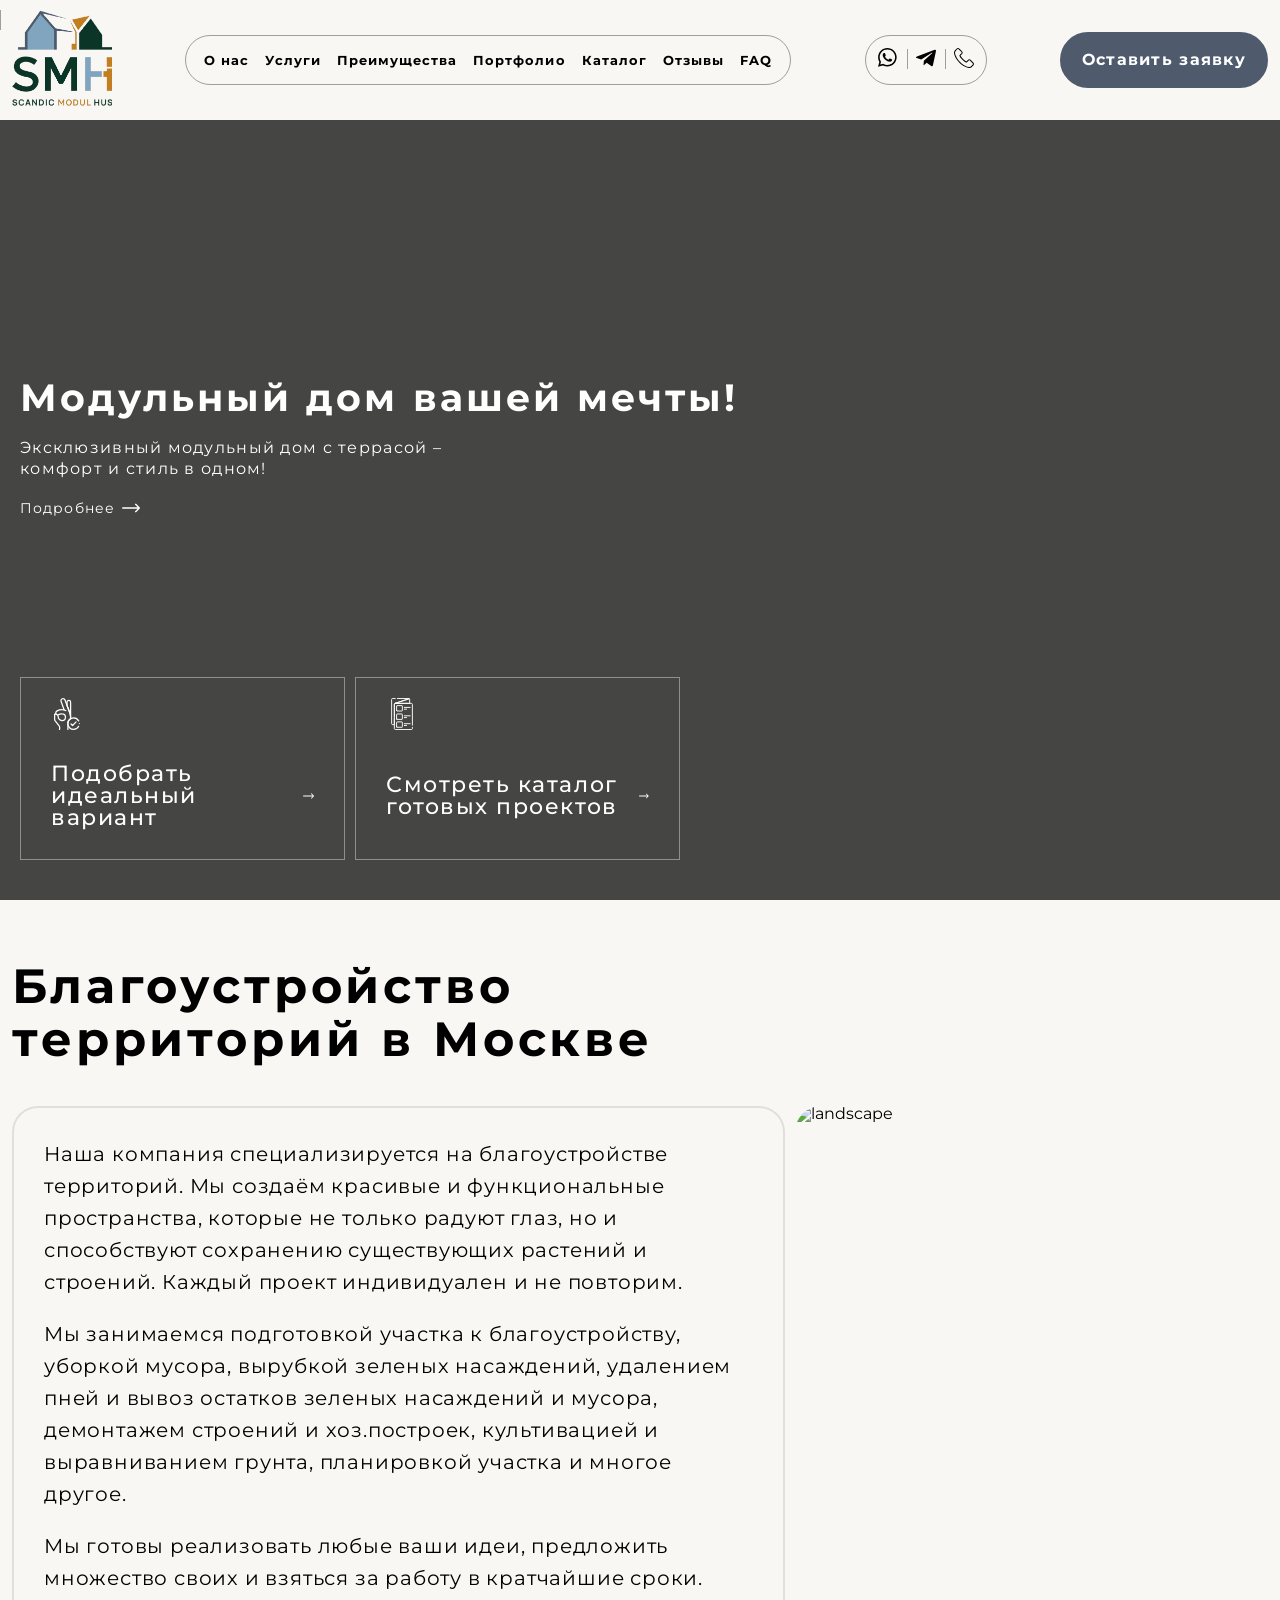
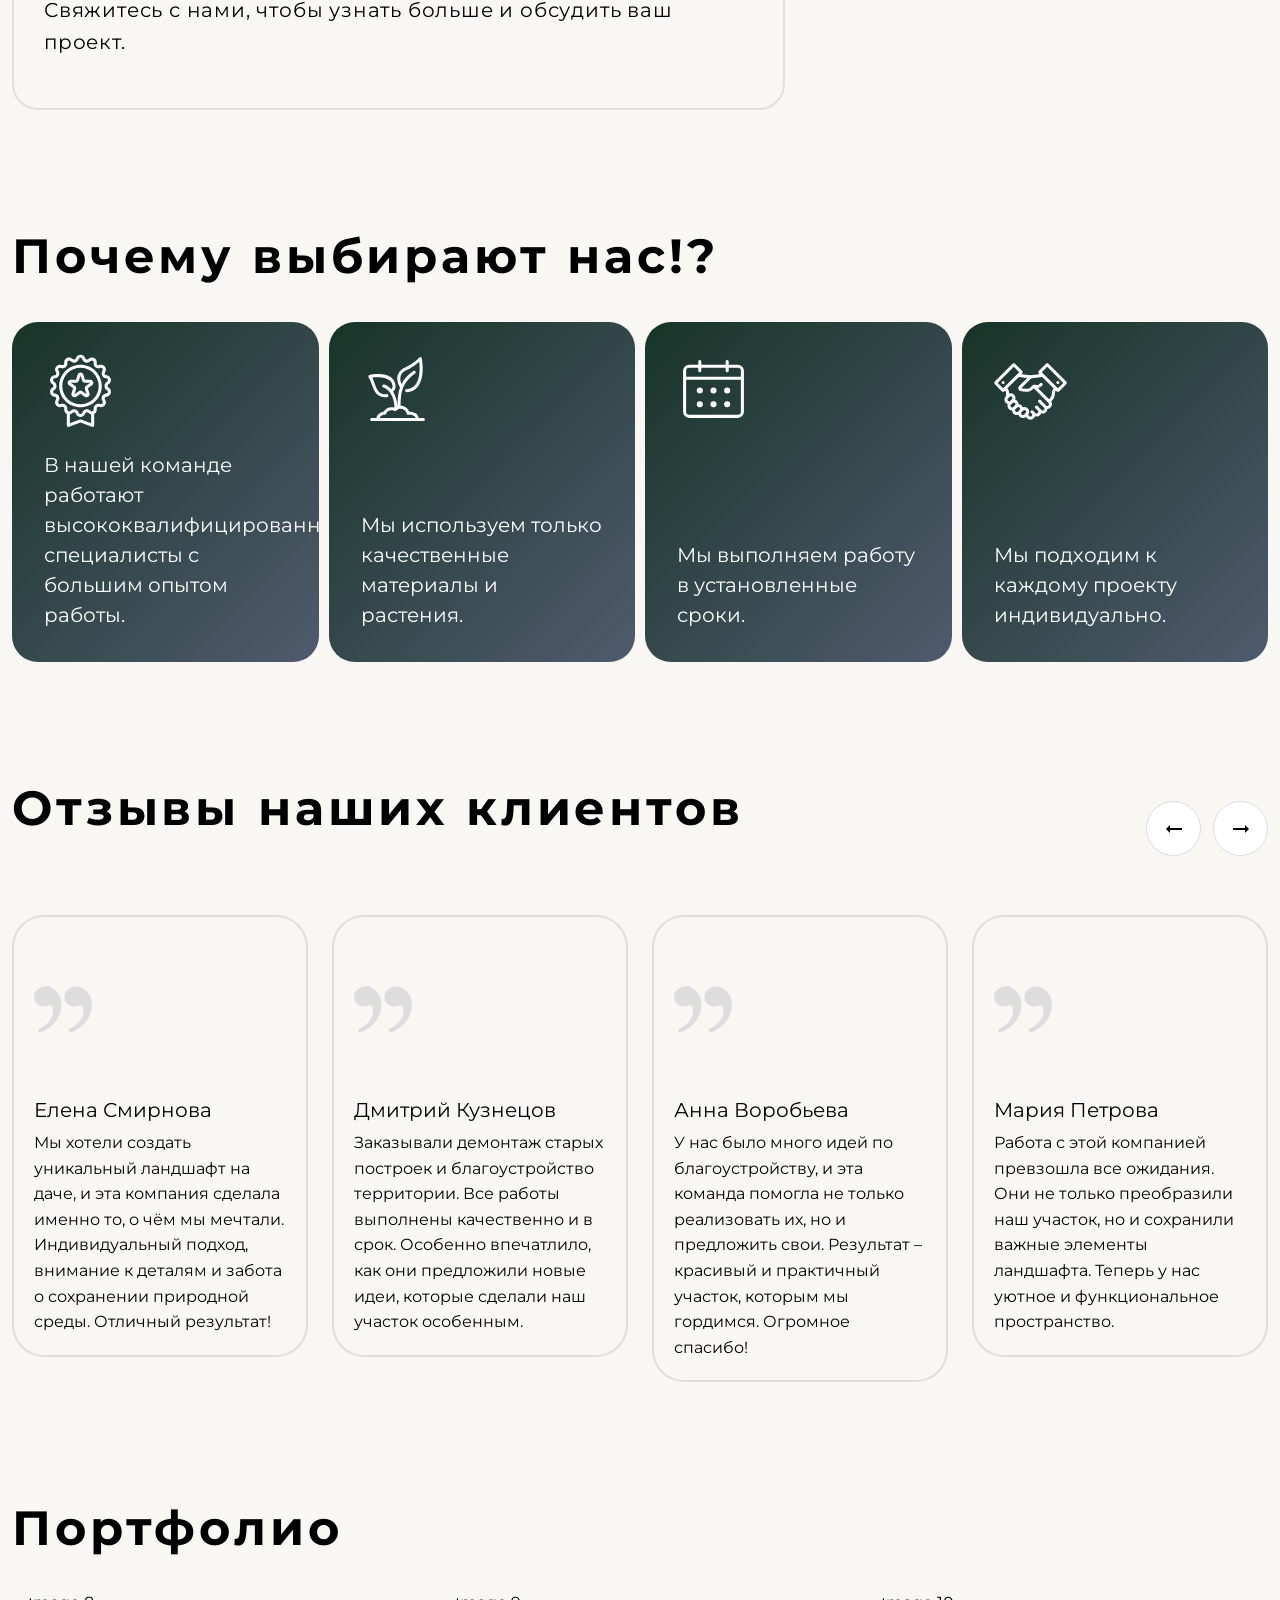
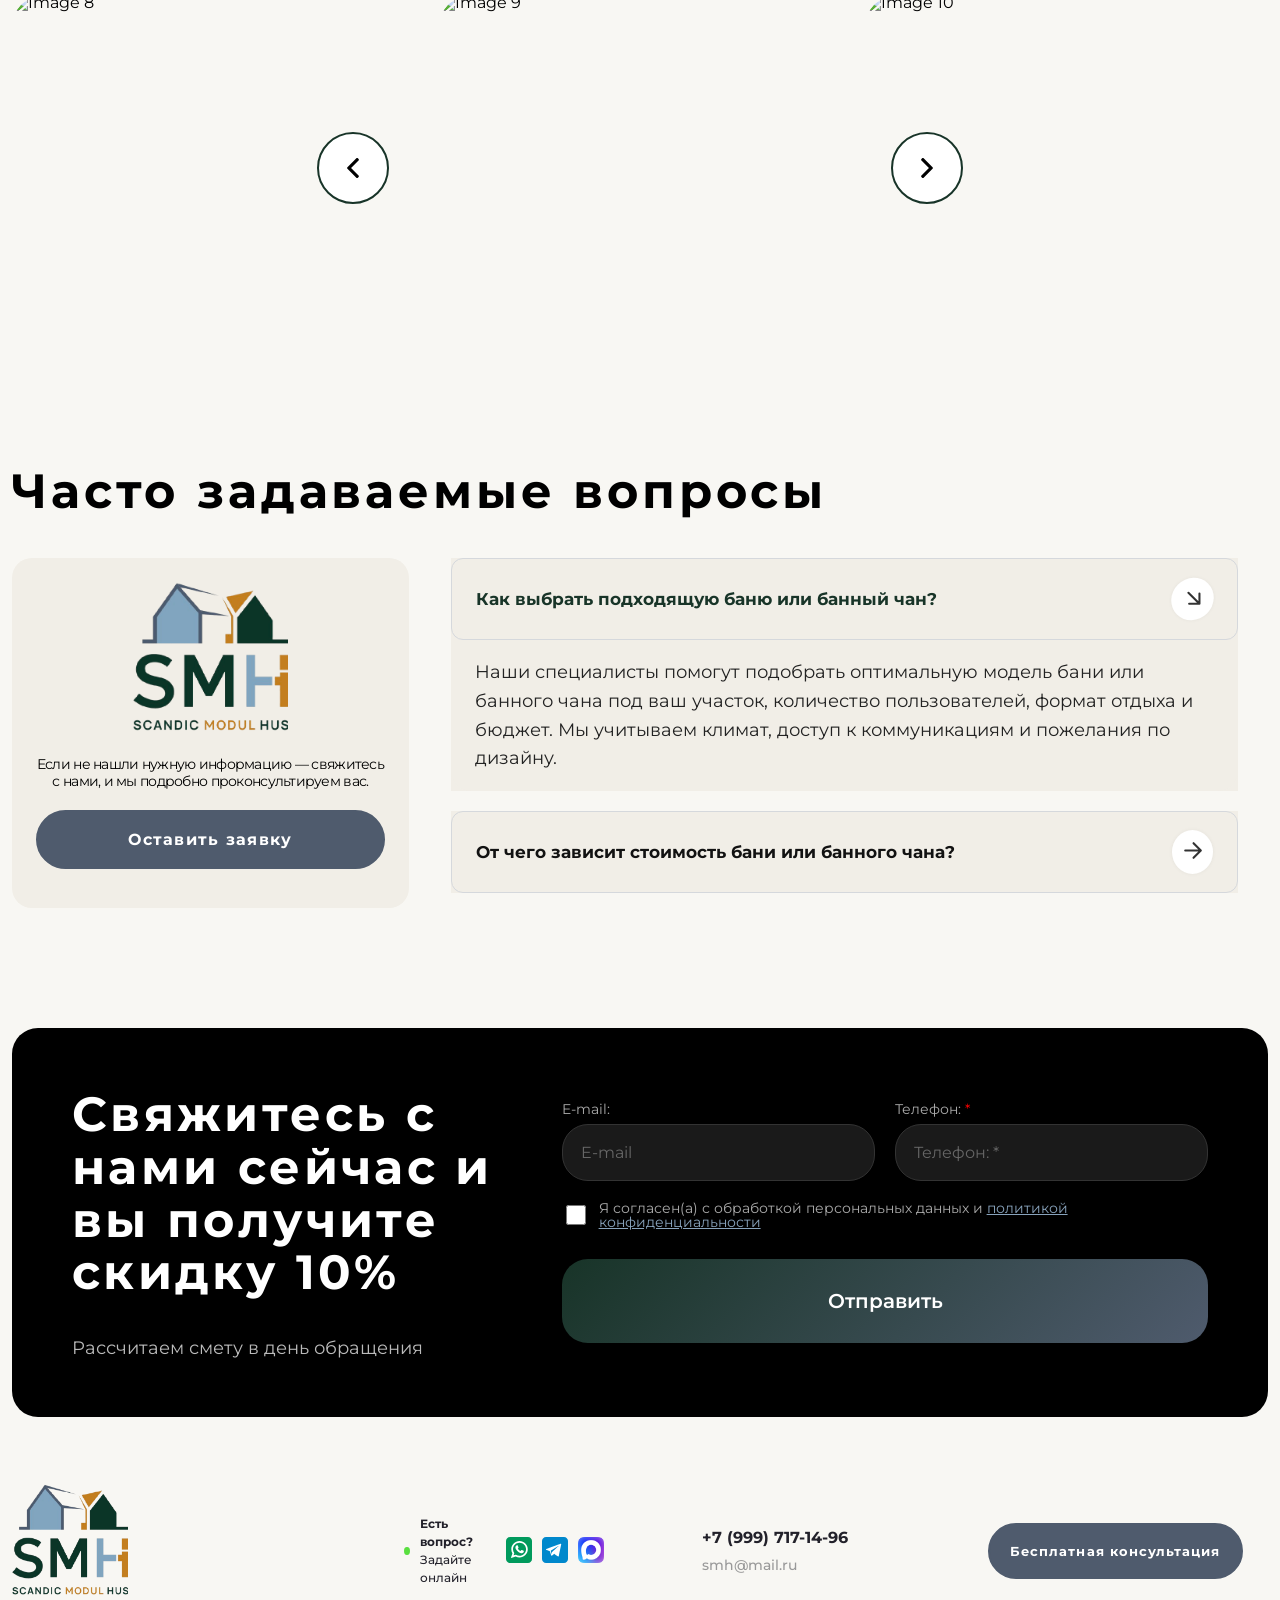
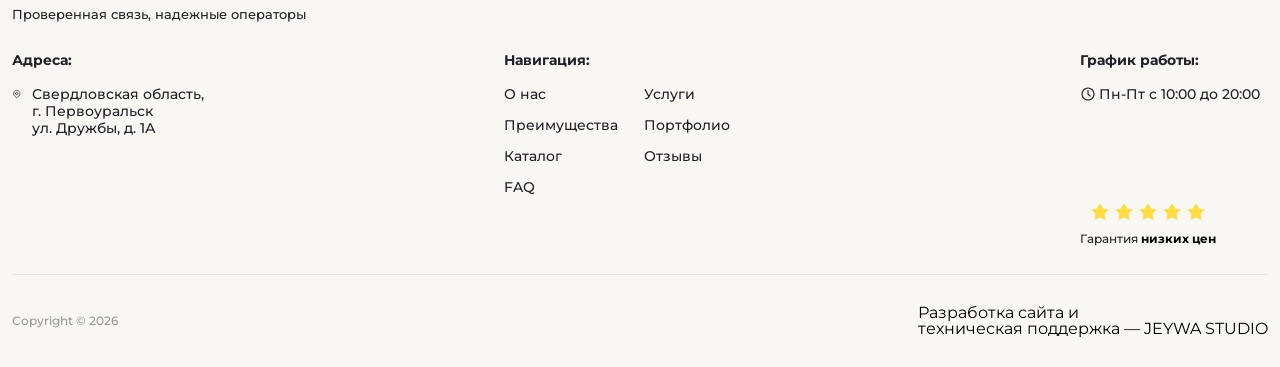
==== index.html @ b6a05593 "new" ====
<!doctype html>
<html lang="en">
  <head>
    <meta charset="UTF-8" />
    <meta name="viewport" content="width=device-width, initial-scale=1.0" />
    <link rel="stylesheet" href="/assests/css/reset.css" />
    <link
      rel="stylesheet"
      href="https://cdn.jsdelivr.net/npm/swiper@11/swiper-bundle.min.css"
    />

    <link
      rel="stylesheet"
      href="https://cdn.jsdelivr.net/npm/owl.carousel@2.3.4/dist/assets/owl.carousel.min.css"
    />
    <link
      rel="stylesheet"
      href="https://cdn.jsdelivr.net/npm/owl.carousel@2.3.4/dist/assets/owl.theme.default.min.css"
    />

    <!-- FANCYBOX v5 -->
    <link
      rel="stylesheet"
      href="https://cdn.jsdelivr.net/npm/@fancyapps/ui/dist/fancybox/fancybox.css"
    />

    <link rel="stylesheet" href="/assests/css/style.css" />
    <link
      rel="shortcut icon"
      href="/assests/img/favicon2.webp"
      type="image/x-icon"
    />
    <title>Scandic Modul Hus</title>
  </head>
  <body>
    <div class="modal" id="contact-modal">
      <div class="modal-overlay"></div>

      <div class="modal-box">
        <button class="modal-close">✕</button>

        <div class="modal-inner">
          <!-- LEFT -->
          <div class="modal-left">
            <h2>Свяжитесь с нами</h2>
            <p>Оставьте заявку и мы свяжемся с вами</p>
          </div>

          <!-- RIGHT FORM -->
          <div class="modal-form">
            <form>
              <input type="text" placeholder="Ваше имя" />
              <input type="tel" placeholder="Телефон *" />
              <input type="email" placeholder="E-mail" />

              <button type="submit">Отправить</button>
            </form>
          </div>
        </div>
      </div>
    </div>
    <header>
      <div class="container">
        <nav>
          <a href="/" class="logo">
            <img src="/assests/img/smhlogo2.webp" alt="" />
          </a>
          <div class="menu__items">
            <li><a href="#about">О нас</a></li>
            <li><a href="#services">Услуги</a></li>
            <li><a href="#advantages">Преимущества</a></li>
            <li><a href="#portfoly">Портфолио</a></li>
            <li><a href="#catalog">Каталог</a></li>
            <li><a href="#reviews">Отзывы</a></li>
            <li><a href="#faq">FAQ</a></li>
          </div>
          <div class="social__icons">
            <a href="" target="_blank">
              <svg
                xmlns="http://www.w3.org/2000/svg"
                version="1.1"
                xmlns:xlink="http://www.w3.org/1999/xlink"
                width="512"
                height="512"
                x="0"
                y="0"
                viewBox="0 0 682 682.667"
                style="enable-background: new 0 0 512 512"
                xml:space="preserve"
                class=""
              >
                <g>
                  <path
                    fill-rule="evenodd"
                    d="M544.387 93.008C484.512 33.063 404.883.035 320.05 0 145.246 0 2.98 142.262 2.91 317.113c-.024 55.895 14.577 110.457 42.331 158.551L.25 640l168.121-44.102c46.324 25.27 98.477 38.586 151.55 38.602h.134c174.785 0 317.066-142.273 317.132-317.133.036-84.742-32.921-164.418-92.8-224.36zM320.05 580.94h-.11c-47.296-.02-93.683-12.73-134.16-36.742l-9.62-5.715-99.766 26.172 26.628-97.27-6.27-9.972c-26.386-41.969-40.32-90.476-40.296-140.281.055-145.332 118.305-263.57 263.7-263.57 70.406.023 136.59 27.476 186.355 77.3s77.156 116.051 77.133 186.485C583.582 462.69 465.34 580.94 320.05 580.94zm144.586-197.418c-7.922-3.968-46.883-23.132-54.149-25.78-7.258-2.645-12.547-3.962-17.824 3.968-5.285 7.93-20.469 25.781-25.094 31.066-4.625 5.29-9.242 5.953-17.168 1.985-7.925-3.965-33.457-12.336-63.726-39.332-23.555-21.012-39.457-46.961-44.082-54.89-4.617-7.938-.04-11.813 3.476-16.173 8.578-10.652 17.168-21.82 19.809-27.105 2.644-5.29 1.32-9.918-.664-13.883-1.977-3.965-17.824-42.969-24.426-58.84-6.437-15.445-12.965-13.36-17.832-13.601-4.617-.231-9.902-.278-15.187-.278-5.282 0-13.868 1.98-21.133 9.918-7.262 7.934-27.73 27.102-27.73 66.106s28.394 76.683 32.355 81.972c3.96 5.29 55.879 85.328 135.367 119.649 18.906 8.172 33.664 13.043 45.176 16.695 18.984 6.031 36.254 5.18 49.91 3.14 15.226-2.277 46.879-19.171 53.488-37.68 6.602-18.51 6.602-34.374 4.617-37.683-1.976-3.304-7.261-5.285-15.183-9.254zm0 0"
                    fill="currentColor"
                    opacity="1"
                    data-original="#000000"
                  ></path>
                </g>
              </svg>
            </a>
            <a href="">
              <svg
                xmlns="http://www.w3.org/2000/svg"
                version="1.1"
                xmlns:xlink="http://www.w3.org/1999/xlink"
                width="512"
                height="512"
                x="0"
                y="0"
                viewBox="0 0 24 24"
                style="enable-background: new 0 0 512 512"
                xml:space="preserve"
                class=""
              >
                <g>
                  <path
                    d="m9.417 15.181-.397 5.584c.568 0 .814-.244 1.109-.537l2.663-2.545 5.518 4.041c1.012.564 1.725.267 1.998-.931L23.93 3.821l.001-.001c.321-1.496-.541-2.081-1.527-1.714l-21.29 8.151c-1.453.564-1.431 1.374-.247 1.741l5.443 1.693L18.953 5.78c.595-.394 1.136-.176.691.218z"
                    fill="currentColor"
                    opacity="1"
                    data-original="#000000"
                    class=""
                  ></path>
                </g>
              </svg>
            </a>
            <a href="">
              <svg
                xmlns="http://www.w3.org/2000/svg"
                version="1.1"
                xmlns:xlink="http://www.w3.org/1999/xlink"
                width="512"
                height="512"
                x="0"
                y="0"
                viewBox="0 0 482.6 482.6"
                style="enable-background: new 0 0 512 512"
                xml:space="preserve"
                class=""
              >
                <g>
                  <path
                    d="M98.339 320.8c47.6 56.9 104.9 101.7 170.3 133.4 24.9 11.8 58.2 25.8 95.3 28.2 2.3.1 4.5.2 6.8.2 24.9 0 44.9-8.6 61.2-26.3.1-.1.3-.3.4-.5 5.8-7 12.4-13.3 19.3-20 4.7-4.5 9.5-9.2 14.1-14 21.3-22.2 21.3-50.4-.2-71.9l-60.1-60.1c-10.2-10.6-22.4-16.2-35.2-16.2-12.8 0-25.1 5.6-35.6 16.1l-35.8 35.8c-3.3-1.9-6.7-3.6-9.9-5.2-4-2-7.7-3.9-11-6-32.6-20.7-62.2-47.7-90.5-82.4-14.3-18.1-23.9-33.3-30.6-48.8 9.4-8.5 18.2-17.4 26.7-26.1 3-3.1 6.1-6.2 9.2-9.3 10.8-10.8 16.6-23.3 16.6-36s-5.7-25.2-16.6-36l-29.8-29.8c-3.5-3.5-6.8-6.9-10.2-10.4-6.6-6.8-13.5-13.8-20.3-20.1-10.3-10.1-22.4-15.4-35.2-15.4-12.7 0-24.9 5.3-35.6 15.5l-37.4 37.4c-13.6 13.6-21.3 30.1-22.9 49.2-1.9 23.9 2.5 49.3 13.9 80 17.5 47.5 43.9 91.6 83.1 138.7zm-72.6-216.6c1.2-13.3 6.3-24.4 15.9-34l37.2-37.2c5.8-5.6 12.2-8.5 18.4-8.5 6.1 0 12.3 2.9 18 8.7 6.7 6.2 13 12.7 19.8 19.6 3.4 3.5 6.9 7 10.4 10.6l29.8 29.8c6.2 6.2 9.4 12.5 9.4 18.7s-3.2 12.5-9.4 18.7c-3.1 3.1-6.2 6.3-9.3 9.4-9.3 9.4-18 18.3-27.6 26.8l-.5.5c-8.3 8.3-7 16.2-5 22.2.1.3.2.5.3.8 7.7 18.5 18.4 36.1 35.1 57.1 30 37 61.6 65.7 96.4 87.8 4.3 2.8 8.9 5 13.2 7.2 4 2 7.7 3.9 11 6 .4.2.7.4 1.1.6 3.3 1.7 6.5 2.5 9.7 2.5 8 0 13.2-5.1 14.9-6.8l37.4-37.4c5.8-5.8 12.1-8.9 18.3-8.9 7.6 0 13.8 4.7 17.7 8.9l60.3 60.2c12 12 11.9 25-.3 37.7-4.2 4.5-8.6 8.8-13.3 13.3-7 6.8-14.3 13.8-20.9 21.7-11.5 12.4-25.2 18.2-42.9 18.2-1.7 0-3.5-.1-5.2-.2-32.8-2.1-63.3-14.9-86.2-25.8-62.2-30.1-116.8-72.8-162.1-127-37.3-44.9-62.4-86.7-79-131.5-10.3-27.5-14.2-49.6-12.6-69.7z"
                    fill="currentColor"
                    opacity="1"
                    data-original="#000000"
                    class=""
                  ></path>
                </g>
              </svg>
            </a>
          </div>
          <a href="" class="main__button" data-open-modal="contact-modal"
            >Оставить заявку</a
          >
          <div id="open_menu" class="burger_btn">
            <svg
              xmlns="http://www.w3.org/2000/svg"
              version="1.1"
              xmlns:xlink="http://www.w3.org/1999/xlink"
              width="27"
              height="27"
              x="0"
              y="0"
              viewBox="0 0 20 20"
              style="enable-background: new 0 0 512 512"
              xml:space="preserve"
            >
              <g>
                <path
                  fill="currentColor"
                  d="M19 11H1a1 1 0 0 1 0-2h18a1 1 0 1 1 0 2zm0-7H1a1 1 0 0 1 0-2h18a1 1 0 1 1 0 2zm0 14H1a1 1 0 0 1 0-2h18a1 1 0 0 1 0 2z"
                  opacity="1"
                  data-original="#000000"
                ></path>
              </g>
            </svg>
          </div>
        </nav>
      </div>
      <div id="menu_overlay"></div>
      <div class="mobile__menu">
        <div id="close_menu">
          <svg
            xmlns="http://www.w3.org/2000/svg"
            version="1.1"
            xmlns:xlink="http://www.w3.org/1999/xlink"
            width="15"
            height="15"
            x="0"
            y="0"
            viewBox="0 0 512 512"
            style="enable-background: new 0 0 512 512"
            xml:space="preserve"
            class=""
          >
            <g>
              <g data-name="02 User">
                <path
                  d="M25 512a25 25 0 0 1-17.68-42.68l462-462a25 25 0 0 1 35.36 35.36l-462 462A24.93 24.93 0 0 1 25 512z"
                  fill="#000000"
                  opacity="1"
                  data-original="#000000"
                  class=""
                ></path>
                <path
                  d="M487 512a24.93 24.93 0 0 1-17.68-7.32l-462-462A25 25 0 0 1 42.68 7.32l462 462A25 25 0 0 1 487 512z"
                  fill="#000000"
                  opacity="1"
                  data-original="#000000"
                  class=""
                ></path>
              </g>
            </g>
          </svg>
        </div>
        <ul class="header__links">
          <li><a href="#about" class="menu__link">О нас</a></li>
          <li><a href="#services" class="menu__link">Услуги </a></li>
          <li><a href="#advantages" class="menu__link">Преимущества</a></li>
          <li><a href="#portfoly" class="menu__link">Портфолио</a></li>
          <li><a href="#catalog" class="menu__link">Каталог</a></li>
          <li><a href="#reviews" class="menu__link">Отзывы</a></li>
          <li><a href="#faq" class="menu__link">FAQ</a></li>
        </ul>
        <div class="social__icons">
          <a href="" target="_blank">
            <svg
              xmlns="http://www.w3.org/2000/svg"
              version="1.1"
              xmlns:xlink="http://www.w3.org/1999/xlink"
              width="512"
              height="512"
              x="0"
              y="0"
              viewBox="0 0 682 682.667"
              style="enable-background: new 0 0 512 512"
              xml:space="preserve"
              class=""
            >
              <g>
                <path
                  fill-rule="evenodd"
                  d="M544.387 93.008C484.512 33.063 404.883.035 320.05 0 145.246 0 2.98 142.262 2.91 317.113c-.024 55.895 14.577 110.457 42.331 158.551L.25 640l168.121-44.102c46.324 25.27 98.477 38.586 151.55 38.602h.134c174.785 0 317.066-142.273 317.132-317.133.036-84.742-32.921-164.418-92.8-224.36zM320.05 580.94h-.11c-47.296-.02-93.683-12.73-134.16-36.742l-9.62-5.715-99.766 26.172 26.628-97.27-6.27-9.972c-26.386-41.969-40.32-90.476-40.296-140.281.055-145.332 118.305-263.57 263.7-263.57 70.406.023 136.59 27.476 186.355 77.3s77.156 116.051 77.133 186.485C583.582 462.69 465.34 580.94 320.05 580.94zm144.586-197.418c-7.922-3.968-46.883-23.132-54.149-25.78-7.258-2.645-12.547-3.962-17.824 3.968-5.285 7.93-20.469 25.781-25.094 31.066-4.625 5.29-9.242 5.953-17.168 1.985-7.925-3.965-33.457-12.336-63.726-39.332-23.555-21.012-39.457-46.961-44.082-54.89-4.617-7.938-.04-11.813 3.476-16.173 8.578-10.652 17.168-21.82 19.809-27.105 2.644-5.29 1.32-9.918-.664-13.883-1.977-3.965-17.824-42.969-24.426-58.84-6.437-15.445-12.965-13.36-17.832-13.601-4.617-.231-9.902-.278-15.187-.278-5.282 0-13.868 1.98-21.133 9.918-7.262 7.934-27.73 27.102-27.73 66.106s28.394 76.683 32.355 81.972c3.96 5.29 55.879 85.328 135.367 119.649 18.906 8.172 33.664 13.043 45.176 16.695 18.984 6.031 36.254 5.18 49.91 3.14 15.226-2.277 46.879-19.171 53.488-37.68 6.602-18.51 6.602-34.374 4.617-37.683-1.976-3.304-7.261-5.285-15.183-9.254zm0 0"
                  fill="currentColor"
                  opacity="1"
                  data-original="#000000"
                ></path>
              </g>
            </svg>
          </a>
          <a href="">
            <svg
              xmlns="http://www.w3.org/2000/svg"
              version="1.1"
              xmlns:xlink="http://www.w3.org/1999/xlink"
              width="512"
              height="512"
              x="0"
              y="0"
              viewBox="0 0 24 24"
              style="enable-background: new 0 0 512 512"
              xml:space="preserve"
              class=""
            >
              <g>
                <path
                  d="m9.417 15.181-.397 5.584c.568 0 .814-.244 1.109-.537l2.663-2.545 5.518 4.041c1.012.564 1.725.267 1.998-.931L23.93 3.821l.001-.001c.321-1.496-.541-2.081-1.527-1.714l-21.29 8.151c-1.453.564-1.431 1.374-.247 1.741l5.443 1.693L18.953 5.78c.595-.394 1.136-.176.691.218z"
                  fill="currentColor"
                  opacity="1"
                  data-original="#000000"
                  class=""
                ></path>
              </g>
            </svg>
          </a>
          <a href="tel:">
            <svg
              xmlns="http://www.w3.org/2000/svg"
              version="1.1"
              xmlns:xlink="http://www.w3.org/1999/xlink"
              width="512"
              height="512"
              x="0"
              y="0"
              viewBox="0 0 482.6 482.6"
              style="enable-background: new 0 0 512 512"
              xml:space="preserve"
              class=""
            >
              <g>
                <path
                  d="M98.339 320.8c47.6 56.9 104.9 101.7 170.3 133.4 24.9 11.8 58.2 25.8 95.3 28.2 2.3.1 4.5.2 6.8.2 24.9 0 44.9-8.6 61.2-26.3.1-.1.3-.3.4-.5 5.8-7 12.4-13.3 19.3-20 4.7-4.5 9.5-9.2 14.1-14 21.3-22.2 21.3-50.4-.2-71.9l-60.1-60.1c-10.2-10.6-22.4-16.2-35.2-16.2-12.8 0-25.1 5.6-35.6 16.1l-35.8 35.8c-3.3-1.9-6.7-3.6-9.9-5.2-4-2-7.7-3.9-11-6-32.6-20.7-62.2-47.7-90.5-82.4-14.3-18.1-23.9-33.3-30.6-48.8 9.4-8.5 18.2-17.4 26.7-26.1 3-3.1 6.1-6.2 9.2-9.3 10.8-10.8 16.6-23.3 16.6-36s-5.7-25.2-16.6-36l-29.8-29.8c-3.5-3.5-6.8-6.9-10.2-10.4-6.6-6.8-13.5-13.8-20.3-20.1-10.3-10.1-22.4-15.4-35.2-15.4-12.7 0-24.9 5.3-35.6 15.5l-37.4 37.4c-13.6 13.6-21.3 30.1-22.9 49.2-1.9 23.9 2.5 49.3 13.9 80 17.5 47.5 43.9 91.6 83.1 138.7zm-72.6-216.6c1.2-13.3 6.3-24.4 15.9-34l37.2-37.2c5.8-5.6 12.2-8.5 18.4-8.5 6.1 0 12.3 2.9 18 8.7 6.7 6.2 13 12.7 19.8 19.6 3.4 3.5 6.9 7 10.4 10.6l29.8 29.8c6.2 6.2 9.4 12.5 9.4 18.7s-3.2 12.5-9.4 18.7c-3.1 3.1-6.2 6.3-9.3 9.4-9.3 9.4-18 18.3-27.6 26.8l-.5.5c-8.3 8.3-7 16.2-5 22.2.1.3.2.5.3.8 7.7 18.5 18.4 36.1 35.1 57.1 30 37 61.6 65.7 96.4 87.8 4.3 2.8 8.9 5 13.2 7.2 4 2 7.7 3.9 11 6 .4.2.7.4 1.1.6 3.3 1.7 6.5 2.5 9.7 2.5 8 0 13.2-5.1 14.9-6.8l37.4-37.4c5.8-5.8 12.1-8.9 18.3-8.9 7.6 0 13.8 4.7 17.7 8.9l60.3 60.2c12 12 11.9 25-.3 37.7-4.2 4.5-8.6 8.8-13.3 13.3-7 6.8-14.3 13.8-20.9 21.7-11.5 12.4-25.2 18.2-42.9 18.2-1.7 0-3.5-.1-5.2-.2-32.8-2.1-63.3-14.9-86.2-25.8-62.2-30.1-116.8-72.8-162.1-127-37.3-44.9-62.4-86.7-79-131.5-10.3-27.5-14.2-49.6-12.6-69.7z"
                  fill="currentColor"
                  opacity="1"
                  data-original="#000000"
                  class=""
                ></path>
              </g>
            </svg>
          </a>
        </div>
        <a href="" class="main__button" data-open-modal="contact-modal">Оставить заявку</a>
      </div>
    </header>
    <main>
      <section class="hero-slider">
        <div class="swiper hero-swiper">
          <div class="swiper-wrapper">
            <div class="swiper-slide hero-slide" id="hero-slide1">
              <div class="hero-content">
                <h1>Модульный дом вашей мечты!</h1>
                <p>
                  Эксклюзивный модульный дом с террасой – комфорт и стиль в
                  одном!
                </p>
                <a href="#" class="hero-link"
                  >Подробнее
                  <svg
                    xmlns="http://www.w3.org/2000/svg"
                    version="1.1"
                    xmlns:xlink="http://www.w3.org/1999/xlink"
                    width="18"
                    height="18"
                    x="0"
                    y="0"
                    viewBox="0 0 512 512"
                    style="enable-background: new 0 0 512 512"
                    xml:space="preserve"
                    class=""
                  >
                    <g>
                      <path
                        d="m506.134 241.843-.018-.019-104.504-104c-7.829-7.791-20.492-7.762-28.285.068-7.792 7.829-7.762 20.492.067 28.284L443.558 236H20c-11.046 0-20 8.954-20 20s8.954 20 20 20h423.557l-70.162 69.824c-7.829 7.792-7.859 20.455-.067 28.284 7.793 7.831 20.457 7.858 28.285.068l104.504-104 .018-.019c7.833-7.818 7.808-20.522-.001-28.314z"
                        fill="#ffffff"
                        opacity="1"
                        data-original="#000000"
                        class=""
                      ></path>
                    </g>
                  </svg>
                </a>
              </div>
            </div>
          </div>
        </div>
        <div class="hero-actions">
          <div class="hero-actions-grid">
            <a class="hero-action-card" data-open-modal="contact-modal">
              <span class="hero-action-icon">
                <svg
                  xmlns="http://www.w3.org/2000/svg"
                  version="1.1"
                  xmlns:xlink="http://www.w3.org/1999/xlink"
                  width="32"
                  height="32"
                  x="0"
                  y="0"
                  viewBox="0 0 682.667 682.667"
                  style="enable-background: new 0 0 512 512"
                  xml:space="preserve"
                  class=""
                >
                  <g>
                    <defs>
                      <clipPath id="a" clipPathUnits="userSpaceOnUse">
                        <path
                          d="M0 512h512V0H0Z"
                          fill="#ffffff"
                          opacity="1"
                          data-original="#000000"
                          class=""
                        ></path>
                      </clipPath>
                    </defs>
                    <g
                      clip-path="url(#a)"
                      transform="matrix(1.33333 0 0 -1.33333 0 682.667)"
                    >
                      <path
                        d="m0 0 2.653 20.543C4.408 33.159.347 48.488-9.248 60.679l-54.154 67.406a48.121 48.121 0 0 0-14.946 34.853v80.626h10.216c8.814 0 17.094-2.269 24.284-6.252 15.45-8.552 25.917-25.03 25.917-43.949v-16.599l23.306-22.499c10.095-9.752 23.366-13.463 37.394-13.463 29.84 1.271 50.716 23.507 52.209 53.862 0 31.454-25.142 53.933-54.579 53.933-18.475 1.22-37.374-1.624-53.439-11.094-10.275-5.838-21.762-5.193-30.808-.191-9.469 5.234-16.277 15.238-16.277 27.582.384 11.98 5.688 21.106 15.894 27.39 25.645 13.301 52.682 23.315 81.958 22.438 12.232 0 22.287-.928 36.657-4.75L25.232 447.244c-6.595 17.638 2.813 37.222 20.704 43.092A32.997 32.997 0 0 0 56.283 492c13.452 0 26.048-8.259 31.02-21.521l32.836-87.565 36.456-97.246c9.411-23.706 20.522-55.38 20.522-82.281v-2.632a174.77 174.77 0 0 0-2.844-31.403c-25-16.509-41.499-44.857-41.499-77.067 0-5.295.444-10.489 1.311-15.541l-.009-.01V0"
                        style="
                          stroke-width: 20;
                          stroke-linecap: round;
                          stroke-linejoin: round;
                          stroke-miterlimit: 10;
                          stroke-dasharray: none;
                          stroke-opacity: 1;
                        "
                        transform="translate(136.503 10)"
                        fill="none"
                        stroke="#ffffff"
                        stroke-width="20"
                        stroke-linecap="round"
                        stroke-linejoin="round"
                        stroke-miterlimit="10"
                        stroke-dasharray="none"
                        stroke-opacity=""
                        data-original="#000000"
                        class=""
                        opacity="1"
                      ></path>
                      <path
                        d="M0 0v-50.962l36.458-97.249s20.519-48.067 20.519-82.265V0c0 15.733-12.755 28.488-28.489 28.488C12.755 28.488 0 15.733 0 0Z"
                        style="
                          stroke-width: 20;
                          stroke-linecap: round;
                          stroke-linejoin: round;
                          stroke-miterlimit: 10;
                          stroke-dasharray: none;
                          stroke-opacity: 1;
                        "
                        transform="translate(256.638 443.878)"
                        fill="none"
                        stroke="#ffffff"
                        stroke-width="20"
                        stroke-linecap="round"
                        stroke-linejoin="round"
                        stroke-miterlimit="10"
                        stroke-dasharray="none"
                        stroke-opacity=""
                        data-original="#000000"
                        class=""
                        opacity="1"
                      ></path>
                      <path
                        d="M0 0s15.78-4.155 26.949-11.416"
                        style="
                          stroke-width: 20;
                          stroke-linecap: round;
                          stroke-linejoin: round;
                          stroke-miterlimit: 10;
                          stroke-dasharray: none;
                          stroke-opacity: 1;
                        "
                        transform="translate(210.887 319.966)"
                        fill="none"
                        stroke="#ffffff"
                        stroke-width="20"
                        stroke-linecap="round"
                        stroke-linejoin="round"
                        stroke-miterlimit="10"
                        stroke-dasharray="none"
                        stroke-opacity=""
                        data-original="#000000"
                        class=""
                        opacity="1"
                      ></path>
                      <path
                        d="M0 0c-15.501 29.181-46.2 49.056-81.546 49.056-50.967 0-92.284-41.317-92.284-92.284 0-50.966 41.317-92.283 92.284-92.283 35.291 0 65.951 19.813 81.475 48.92"
                        style="
                          stroke-width: 20;
                          stroke-linecap: round;
                          stroke-linejoin: round;
                          stroke-miterlimit: 10;
                          stroke-dasharray: none;
                          stroke-opacity: 1;
                        "
                        transform="translate(443.107 145.511)"
                        fill="none"
                        stroke="#ffffff"
                        stroke-width="20"
                        stroke-linecap="round"
                        stroke-linejoin="round"
                        stroke-miterlimit="10"
                        stroke-dasharray="none"
                        stroke-opacity=""
                        data-original="#000000"
                        class=""
                        opacity="1"
                      ></path>
                      <path
                        d="m0 0 24.134-24.134L81.38 33.112"
                        style="
                          stroke-width: 20;
                          stroke-linecap: round;
                          stroke-linejoin: round;
                          stroke-miterlimit: 10;
                          stroke-dasharray: none;
                          stroke-opacity: 1;
                        "
                        transform="translate(320.844 96.552)"
                        fill="none"
                        stroke="#ffffff"
                        stroke-width="20"
                        stroke-linecap="round"
                        stroke-linejoin="round"
                        stroke-miterlimit="10"
                        stroke-dasharray="none"
                        stroke-opacity=""
                        data-original="#000000"
                        class=""
                        opacity="1"
                      ></path>
                      <path
                        d="M0 0v0"
                        style="
                          stroke-width: 20;
                          stroke-linecap: round;
                          stroke-linejoin: round;
                          stroke-miterlimit: 10;
                          stroke-dasharray: none;
                          stroke-opacity: 1;
                        "
                        transform="translate(453.844 102.284)"
                        fill="none"
                        stroke="#ffffff"
                        stroke-width="20"
                        stroke-linecap="round"
                        stroke-linejoin="round"
                        stroke-miterlimit="10"
                        stroke-dasharray="none"
                        stroke-opacity=""
                        data-original="#000000"
                        class=""
                        opacity="1"
                      ></path>
                    </g>
                  </g>
                </svg>
              </span>
              <span class="hero-action-text"
                >Подобрать идеальный вариант
                <svg
                  xmlns="http://www.w3.org/2000/svg"
                  version="1.1"
                  xmlns:xlink="http://www.w3.org/1999/xlink"
                  width="18"
                  height="18"
                  x="0"
                  y="0"
                  viewBox="0 0 512 512"
                  style="enable-background: new 0 0 512 512"
                  xml:space="preserve"
                  class=""
                >
                  <g>
                    <path
                      d="m506.134 241.843-.018-.019-104.504-104c-7.829-7.791-20.492-7.762-28.285.068-7.792 7.829-7.762 20.492.067 28.284L443.558 236H20c-11.046 0-20 8.954-20 20s8.954 20 20 20h423.557l-70.162 69.824c-7.829 7.792-7.859 20.455-.067 28.284 7.793 7.831 20.457 7.858 28.285.068l104.504-104 .018-.019c7.833-7.818 7.808-20.522-.001-28.314z"
                      fill="#ffffff"
                      opacity="1"
                      data-original="#000000"
                      class=""
                    ></path>
                  </g>
                </svg>
              </span>
            </a>

            <a class="hero-action-card" data-open-modal="contact-modal">
              <span class="hero-action-icon">
                <svg
                  xmlns="http://www.w3.org/2000/svg"
                  version="1.1"
                  xmlns:xlink="http://www.w3.org/1999/xlink"
                  width="32"
                  height="32"
                  x="0"
                  y="0"
                  viewBox="0 0 682.667 682.667"
                  style="enable-background: new 0 0 512 512"
                  xml:space="preserve"
                  class=""
                >
                  <g>
                    <defs>
                      <clipPath id="a" clipPathUnits="userSpaceOnUse">
                        <path
                          d="M0 512h512V0H0Z"
                          fill="#ffffff"
                          opacity="1"
                          data-original="#000000"
                        ></path>
                      </clipPath>
                    </defs>
                    <g
                      clip-path="url(#a)"
                      transform="matrix(1.33333 0 0 -1.33333 0 682.667)"
                    >
                      <path
                        d="M0 0h-258.446c-8.283 0-14.997 6.714-14.997 14.997v388.634c0 8.282 6.714 14.996 14.997 14.996H0c8.283 0 14.997-6.714 14.997-14.996V14.997C14.997 6.714 8.283 0 0 0Z"
                        style="
                          stroke-width: 15;
                          stroke-linecap: round;
                          stroke-linejoin: round;
                          stroke-miterlimit: 10;
                          stroke-dasharray: 434, 35, 400, 0;
                          stroke-dashoffset: 0;
                          stroke-opacity: 1;
                        "
                        transform="translate(407.118 7.5)"
                        fill="none"
                        stroke="#ffffff"
                        stroke-width="15"
                        stroke-linecap="round"
                        stroke-linejoin="round"
                        stroke-miterlimit="10"
                        stroke-dasharray="434, 35, 400, 0"
                        stroke-dashoffset="0"
                        stroke-opacity=""
                        data-original="#000000"
                        opacity="1"
                        class=""
                      ></path>
                      <path
                        d="M0 0c1.066.24 2.17.378 3.309.378h229.653v63.375c0 3.677-1.328 7.04-3.524 9.649z"
                        style="
                          stroke-width: 15;
                          stroke-linecap: round;
                          stroke-linejoin: round;
                          stroke-miterlimit: 10;
                          stroke-dasharray: none;
                          stroke-opacity: 1;
                        "
                        transform="translate(145.363 425.75)"
                        fill="none"
                        stroke="#ffffff"
                        stroke-width="15"
                        stroke-linecap="round"
                        stroke-linejoin="round"
                        stroke-miterlimit="10"
                        stroke-dasharray="none"
                        stroke-opacity=""
                        data-original="#000000"
                        opacity="1"
                        class=""
                      ></path>
                      <path
                        d="M0 0v72.461a7 7 0 0 0 7 7h78.169a7 7 0 0 0 7-7V0a7 7 0 0 0-7-7H7a7 7 0 0 0-7 7Z"
                        style="
                          stroke-width: 15;
                          stroke-linecap: round;
                          stroke-linejoin: round;
                          stroke-miterlimit: 10;
                          stroke-dasharray: none;
                          stroke-opacity: 1;
                        "
                        transform="translate(169.675 310.666)"
                        fill="none"
                        stroke="#ffffff"
                        stroke-width="15"
                        stroke-linecap="round"
                        stroke-linejoin="round"
                        stroke-miterlimit="10"
                        stroke-dasharray="none"
                        stroke-opacity=""
                        data-original="#000000"
                        opacity="1"
                        class=""
                      ></path>
                      <path
                        d="M0 0v72.461a7 7 0 0 0 7 7h78.169a7 7 0 0 0 7-7V0a7 7 0 0 0-7-7H7a7 7 0 0 0-7 7Z"
                        style="
                          stroke-width: 15;
                          stroke-linecap: round;
                          stroke-linejoin: round;
                          stroke-miterlimit: 10;
                          stroke-dasharray: none;
                          stroke-opacity: 1;
                        "
                        transform="translate(169.675 50.5)"
                        fill="none"
                        stroke="#ffffff"
                        stroke-width="15"
                        stroke-linecap="round"
                        stroke-linejoin="round"
                        stroke-miterlimit="10"
                        stroke-dasharray="none"
                        stroke-opacity=""
                        data-original="#000000"
                        opacity="1"
                        class=""
                      ></path>
                      <path
                        d="M0 0v72.461a7 7 0 0 0 7 7h78.169a7 7 0 0 0 7-7V0a7 7 0 0 0-7-7H7a7 7 0 0 0-7 7Z"
                        style="
                          stroke-width: 15;
                          stroke-linecap: round;
                          stroke-linejoin: round;
                          stroke-miterlimit: 10;
                          stroke-dasharray: none;
                          stroke-opacity: 1;
                        "
                        transform="translate(169.675 176.54)"
                        fill="none"
                        stroke="#ffffff"
                        stroke-width="15"
                        stroke-linecap="round"
                        stroke-linejoin="round"
                        stroke-miterlimit="10"
                        stroke-dasharray="none"
                        stroke-opacity=""
                        data-original="#000000"
                        opacity="1"
                        class=""
                      ></path>
                      <path
                        d="M0 0h92.681"
                        style="
                          stroke-width: 15;
                          stroke-linecap: round;
                          stroke-linejoin: round;
                          stroke-miterlimit: 10;
                          stroke-dasharray: none;
                          stroke-opacity: 1;
                        "
                        transform="translate(293.434 361.07)"
                        fill="none"
                        stroke="#ffffff"
                        stroke-width="15"
                        stroke-linecap="round"
                        stroke-linejoin="round"
                        stroke-miterlimit="10"
                        stroke-dasharray="none"
                        stroke-opacity=""
                        data-original="#000000"
                        opacity="1"
                        class=""
                      ></path>
                      <path
                        d="M0 0h34.667"
                        style="
                          stroke-width: 15;
                          stroke-linecap: round;
                          stroke-linejoin: round;
                          stroke-miterlimit: 10;
                          stroke-dasharray: none;
                          stroke-opacity: 1;
                        "
                        transform="translate(293.434 332.724)"
                        fill="none"
                        stroke="#ffffff"
                        stroke-width="15"
                        stroke-linecap="round"
                        stroke-linejoin="round"
                        stroke-miterlimit="10"
                        stroke-dasharray="none"
                        stroke-opacity=""
                        data-original="#000000"
                        opacity="1"
                        class=""
                      ></path>
                      <path
                        d="M0 0h92.681"
                        style="
                          stroke-width: 15;
                          stroke-linecap: round;
                          stroke-linejoin: round;
                          stroke-miterlimit: 10;
                          stroke-dasharray: none;
                          stroke-opacity: 1;
                        "
                        transform="translate(293.434 226.943)"
                        fill="none"
                        stroke="#ffffff"
                        stroke-width="15"
                        stroke-linecap="round"
                        stroke-linejoin="round"
                        stroke-miterlimit="10"
                        stroke-dasharray="none"
                        stroke-opacity=""
                        data-original="#000000"
                        opacity="1"
                        class=""
                      ></path>
                      <path
                        d="M0 0h34.667"
                        style="
                          stroke-width: 15;
                          stroke-linecap: round;
                          stroke-linejoin: round;
                          stroke-miterlimit: 10;
                          stroke-dasharray: none;
                          stroke-opacity: 1;
                        "
                        transform="translate(293.434 198.596)"
                        fill="none"
                        stroke="#ffffff"
                        stroke-width="15"
                        stroke-linecap="round"
                        stroke-linejoin="round"
                        stroke-miterlimit="10"
                        stroke-dasharray="none"
                        stroke-opacity=""
                        data-original="#000000"
                        opacity="1"
                        class=""
                      ></path>
                      <path
                        d="M0 0h92.681"
                        style="
                          stroke-width: 15;
                          stroke-linecap: round;
                          stroke-linejoin: round;
                          stroke-miterlimit: 10;
                          stroke-dasharray: none;
                          stroke-opacity: 1;
                        "
                        transform="translate(293.434 100.904)"
                        fill="none"
                        stroke="#ffffff"
                        stroke-width="15"
                        stroke-linecap="round"
                        stroke-linejoin="round"
                        stroke-miterlimit="10"
                        stroke-dasharray="none"
                        stroke-opacity=""
                        data-original="#000000"
                        opacity="1"
                        class=""
                      ></path>
                      <path
                        d="M0 0h34.667"
                        style="
                          stroke-width: 15;
                          stroke-linecap: round;
                          stroke-linejoin: round;
                          stroke-miterlimit: 10;
                          stroke-dasharray: none;
                          stroke-opacity: 1;
                        "
                        transform="translate(293.434 72.557)"
                        fill="none"
                        stroke="#ffffff"
                        stroke-width="15"
                        stroke-linecap="round"
                        stroke-linejoin="round"
                        stroke-miterlimit="10"
                        stroke-dasharray="none"
                        stroke-opacity=""
                        data-original="#000000"
                        opacity="1"
                        class=""
                      ></path>
                      <path
                        d="M0 0c-.022-.002-.044-.007-.067-.01.023.002.045.008.067.01Z"
                        style="
                          stroke-width: 15;
                          stroke-linecap: round;
                          stroke-linejoin: round;
                          stroke-miterlimit: 10;
                          stroke-dasharray: 434, 35, 600, 0;
                          stroke-dashoffset: 0;
                          stroke-opacity: 1;
                        "
                        transform="translate(147.001 426.03)"
                        fill="none"
                        stroke="#ffffff"
                        stroke-width="15"
                        stroke-linecap="round"
                        stroke-linejoin="round"
                        stroke-miterlimit="10"
                        stroke-dasharray="434, 35, 600, 0"
                        stroke-dashoffset="0"
                        stroke-opacity=""
                        data-original="#000000"
                        opacity="1"
                        class=""
                      ></path>
                      <path
                        d="m0 0 229.438 73.402c-2.751 3.268-6.867 5.348-11.473 5.348H-40.481c-8.283 0-14.997-6.714-14.997-14.997V-324.88c0-8.283 6.714-14.997 14.997-14.997h28.793v325.258C-11.688-7.475-6.688-1.508 0 0z"
                        style="
                          stroke-width: 15;
                          stroke-linecap: round;
                          stroke-linejoin: round;
                          stroke-miterlimit: 10;
                          stroke-dasharray: 434, 35, 600, 0;
                          stroke-dashoffset: 0;
                          stroke-opacity: 1;
                        "
                        transform="translate(145.363 425.75)"
                        fill="none"
                        stroke="#ffffff"
                        stroke-width="15"
                        stroke-linecap="round"
                        stroke-linejoin="round"
                        stroke-miterlimit="10"
                        stroke-dasharray="434, 35, 600, 0"
                        stroke-dashoffset="0"
                        stroke-opacity=""
                        data-original="#000000"
                        opacity="1"
                        class=""
                      ></path>
                    </g>
                  </g>
                </svg>
              </span>
              <span class="hero-action-text"
                >Смотреть каталог готовых проектов
                <svg
                  xmlns="http://www.w3.org/2000/svg"
                  version="1.1"
                  xmlns:xlink="http://www.w3.org/1999/xlink"
                  width="18"
                  height="18"
                  x="0"
                  y="0"
                  viewBox="0 0 512 512"
                  style="enable-background: new 0 0 512 512"
                  xml:space="preserve"
                  class=""
                >
                  <g>
                    <path
                      d="m506.134 241.843-.018-.019-104.504-104c-7.829-7.791-20.492-7.762-28.285.068-7.792 7.829-7.762 20.492.067 28.284L443.558 236H20c-11.046 0-20 8.954-20 20s8.954 20 20 20h423.557l-70.162 69.824c-7.829 7.792-7.859 20.455-.067 28.284 7.793 7.831 20.457 7.858 28.285.068l104.504-104 .018-.019c7.833-7.818 7.808-20.522-.001-28.314z"
                      fill="#ffffff"
                      opacity="1"
                      data-original="#000000"
                      class=""
                    ></path>
                  </g>
                </svg>
              </span>
            </a>
          </div>
        </div>
      </section>
      <section class="about-section">
        <div class="container">
          <h1 class="title">Благоустройство<br />территорий в Москве</h1>

          <div class="content">
            <div class="text-box">
              <p>
                Наша компания специализируется на благоустройстве территорий. Мы
                создаём красивые и функциональные пространства, которые не
                только радуют глаз, но и способствуют сохранению существующих
                растений и строений. Каждый проект индивидуален и не повторим.
              </p>

              <p>
                Мы занимаемся подготовкой участка к благоустройству, уборкой
                мусора, вырубкой зеленых насаждений, удалением пней и вывоз
                остатков зеленых насаждений и мусора, демонтажем строений и
                хоз.построек, культивацией и выравниванием грунта, планировкой
                участка и многое другое.
              </p>

              <p>
                Мы готовы реализовать любые ваши идеи, предложить множество
                своих и взяться за работу в кратчайшие сроки. Свяжитесь с нами,
                чтобы узнать больше и обсудить ваш проект.
              </p>
            </div>

            <div class="image-box">
              <img src="/assests/img/DSC00251-Edit-2.jpeg" alt="landscape" />
            </div>
          </div>
        </div>
      </section>
      <section class="advantages">
        <div class="container">
          <h2 class="title">Почему выбирают нас!?</h2>

          <div class="adv-grid">
            <div class="card">
              <div class="icon">
                <!-- SVG buraya -->
                <svg
                  width="48"
                  height="48"
                  viewBox="0 0 48 48"
                  fill="fff"
                  xmlns="http://www.w3.org/2000/svg"
                  data-prefix="irxm3eogx"
                >
                  <path
                    fill-rule="evenodd"
                    clip-rule="evenodd"
                    d="M27.071 2.83c-.907-3.057-5.235-3.057-6.142 0a1.204 1.204 0 0 1-2.046.466c-2.143-2.36-6.042-.482-5.534 2.665.15.926-.771 1.66-1.64 1.308-2.956-1.195-5.654 2.188-3.83 4.803.536.77.025 1.83-.91 1.89-3.182.205-4.145 4.424-1.368 5.99.817.46.817 1.637 0 2.097-2.777 1.565-1.814 5.784 1.367 5.989.936.06 1.447 1.12.91 1.89-1.823 2.615.875 5.999 3.83 4.803.87-.352 1.79.382 1.64 1.308-.245 1.519.537 2.742 1.652 3.336v7.48a1.1 1.1 0 0 0 1.486 1.03L24 45.069l7.514 2.818A1.1 1.1 0 0 0 33 46.856v-7.481c1.115-.594 1.897-1.817 1.651-3.336-.15-.926.771-1.66 1.64-1.308 2.956 1.196 5.654-2.188 3.83-4.803a1.204 1.204 0 0 1 .911-1.89c3.181-.205 4.144-4.424 1.367-5.989a1.204 1.204 0 0 1 0-2.098c2.777-1.565 1.814-5.784-1.367-5.989a1.204 1.204 0 0 1-.91-1.89c1.823-2.615-.875-5.998-3.83-4.803a1.204 1.204 0 0 1-1.64-1.308c.508-3.147-3.392-5.024-5.535-2.665a1.204 1.204 0 0 1-2.046-.467zM31 39.731c-.674-.099-1.336-.425-1.883-1.028a1.204 1.204 0 0 0-2.046.467c-.907 3.056-5.235 3.056-6.142 0a1.204 1.204 0 0 0-2.046-.467c-.547.603-1.21.929-1.883 1.028v5.825l6.614-2.48a1.1 1.1 0 0 1 .772 0L31 45.557v-5.825zM22.846 3.4c.34-1.149 1.967-1.149 2.308 0 .711 2.393 3.764 3.09 5.443 1.242.806-.887 2.27-.181 2.08 1.001-.398 2.465 2.05 4.418 4.365 3.481 1.11-.449 2.124.823 1.44 1.805-1.429 2.048-.07 4.87 2.421 5.03 1.196.077 1.558 1.663.514 2.25-2.175 1.226-2.175 4.358 0 5.584 1.044.588.682 2.173-.514 2.25-2.49.16-3.85 2.982-2.422 5.03.685.983-.329 2.254-1.44 1.805-2.313-.936-4.762 1.016-4.364 3.48.19 1.183-1.274 1.889-2.08 1.002-1.679-1.847-4.732-1.15-5.443 1.243-.34 1.148-1.967 1.148-2.308 0-.711-2.393-3.764-3.09-5.443-1.243-.806.887-2.27.181-2.08-1.001.398-2.465-2.05-4.417-4.365-3.481-1.11.45-2.124-.822-1.44-1.805 1.429-2.048.07-4.87-2.421-5.03-1.196-.077-1.558-1.662-.514-2.25 2.175-1.226 2.175-4.358 0-5.583-1.044-.588-.682-2.174.514-2.25 2.49-.161 3.85-2.983 2.422-5.03-.685-.983.329-2.255 1.44-1.806 2.313.937 4.762-1.016 4.364-3.48-.19-1.183 1.274-1.889 2.08-1.002 1.679 1.848 4.732 1.15 5.443-1.242zM24 9c-6.627 0-12 5.373-12 12 0 6.628 5.373 12 12 12s12-5.372 12-12c0-6.627-5.373-12-12-12zM10 21c0-7.732 6.268-14 14-14s14 6.268 14 14-6.268 14-14 14-14-6.268-14-14zm15.902-7.382c-.599-1.843-3.205-1.843-3.804 0l-1.07 3.292h-3.461c-1.938 0-2.743 2.479-1.176 3.618l2.8 2.035-1.07 3.292c-.598 1.842 1.511 3.374 3.079 2.236l2.8-2.035 2.8 2.035c1.568 1.138 3.677-.394 3.078-2.236l-1.07-3.293 2.8-2.034c1.568-1.139.763-3.618-1.175-3.618h-3.461l-1.07-3.292zm-2.972 3.91L24 14.236l1.07 3.292a2 2 0 0 0 1.902 1.382h3.461l-2.8 2.035a2 2 0 0 0-.727 2.235l1.07 3.293-2.8-2.035a2 2 0 0 0-2.351 0l-2.801 2.035 1.07-3.293a2 2 0 0 0-.727-2.235l-2.8-2.035h3.461a2 2 0 0 0 1.902-1.382z"
                    class="path-icdylaqcf"
                  ></path>
                </svg>
              </div>
              <p>
                В нашей команде работают высококвалифицированные специалисты с
                большим опытом работы.
              </p>
            </div>

            <div class="card">
              <div class="icon">
                <svg
                  width="48"
                  height="48"
                  viewBox="0 0 48 48"
                  fill="none"
                  xmlns="http://www.w3.org/2000/svg"
                  data-prefix="iouu3apcr"
                >
                  <path
                    fill-rule="evenodd"
                    clip-rule="evenodd"
                    d="M38.662 2.058a1.003 1.003 0 0 1 1.328.797c1.317 8.667.241 14.23-1.94 17.657-2.209 3.465-5.455 4.597-8.062 4.566a1 1 0 0 1 .024-2c2.005.024 4.56-.83 6.35-3.641 1.666-2.615 2.745-7.044 1.918-14.279-3.16 2.933-7.041 4.985-8.85 5.746-2.653 1.43-3.486 3.347-3.556 5.147-.05 1.299.3 2.586.768 3.632 1.568-3.031 4.017-5.782 7.772-8.494a1 1 0 1 1 1.172 1.621c-4.375 3.16-6.732 6.26-8.024 9.726-1.219 3.269-1.523 6.938-1.558 11.464 2.559.002 4.845 1.611 5.717 3.906A6.15 6.15 0 0 1 32 37.9c1.339 0 2.807.3 3.973 1.1.98.673 1.7 1.672 1.94 3H41a1 1 0 1 1 0 2H7a1 1 0 1 1 0-2h3.122c.494-2.02 2.43-3.7 4.744-3.964C15.88 36.239 17.746 35 20 35c.635 0 1.336.031 2.026.227A1.003 1.003 0 0 1 22 35c0-1.385-.355-4.253-1.487-6.994-1.135-2.748-2.967-5.177-5.807-6.05a1 1 0 1 1 .588-1.912c1.938.596 3.457 1.737 4.642 3.125.789-.671.933-1.617.72-2.677-.223-1.11-.807-2.095-1.058-2.395a1.084 1.084 0 0 1-.034-.043c-1.116-1.487-3.273-2.345-5.915-2.676-2.082-.26-4.32-.173-6.253.096.432.87.794 1.803 1.13 2.719l.319.879c.405 1.122.795 2.205 1.27 3.212.592 1.259 1.27 2.293 2.154 3.014.86.702 1.973 1.156 3.55 1.156h.013c.26.004.628-.013 1.037-.067a1 1 0 1 1 .262 1.983 9.407 9.407 0 0 1-1.32.084c-2.005-.001-3.57-.598-4.807-1.606-1.213-.99-2.047-2.328-2.699-3.712-.518-1.101-.95-2.299-1.358-3.43-.1-.28-.2-.555-.298-.824-.513-1.395-1.016-2.63-1.663-3.6a1 1 0 0 1 .636-1.536c2.357-.471 5.421-.709 8.275-.352 2.803.35 5.637 1.305 7.251 3.44.462.56 1.181 1.834 1.469 3.264.296 1.474.166 3.356-1.492 4.683a.761.761 0 0 1-.01.008c.493.795.905 1.627 1.247 2.454 1.094 2.65 1.531 5.394 1.62 7.115l.02-.007c.021-4.665.298-8.695 1.628-12.355-.902-1.375-1.847-3.625-1.754-6.022.097-2.517 1.338-5.089 4.653-6.857l.042-.022.044-.018c1.924-.802 6.57-3.294 9.633-6.737a1.003 1.003 0 0 1 .414-.282zM26 36c-1.061 0-1.972.412-2.696 1.11-.382.37-.946.436-1.396.206C21.428 37.071 20.83 37 20 37c-1.582 0-2.89.922-3.54 2.306-.197.417-.61.683-1.063.696-1.496.041-2.674.966-3.158 1.998h23.62a2.517 2.517 0 0 0-1.017-1.35c-.73-.501-1.762-.75-2.842-.75-.22 0-.435.017-.644.051-.624.101-1.22-.295-1.37-.906C29.556 37.317 27.9 36 26 36z"
                    class="path-i1rgjjbf4"
                  ></path>
                </svg>
              </div>
              <p>Мы используем только качественные материалы и растения.</p>
            </div>

            <div class="card">
              <div class="icon">
                <svg
                  width="48"
                  height="48"
                  viewBox="0 0 48 48"
                  fill="none"
                  xmlns="http://www.w3.org/2000/svg"
                  data-prefix="i6nwcyxnd"
                >
                  <path
                    fill-rule="evenodd"
                    clip-rule="evenodd"
                    d="M33 4a1 1 0 0 1 1 1v2h6a4 4 0 0 1 4 4v27a4 4 0 0 1-4 4H8a4 4 0 0 1-4-4V11a4 4 0 0 1 4-4h6V5a1 1 0 1 1 2 0v2h16V5a1 1 0 0 1 1-1zM14 9v2a1 1 0 1 0 2 0V9h16v2a1 1 0 1 0 2 0V9h6a2 2 0 0 1 2 2v4H6v-4a2 2 0 0 1 2-2h6zm-8 8h36v21a2 2 0 0 1-2 2H8a2 2 0 0 1-2-2V17zm25 7a2 2 0 1 1 4 0 2 2 0 0 1-4 0zm-16 7a2 2 0 1 0 0 4 2 2 0 0 0 0-4zm7 2a2 2 0 1 1 4 0 2 2 0 0 1-4 0zm9 0a2 2 0 1 1 4 0 2 2 0 0 1-4 0zm-7-11a2 2 0 1 0 0 4 2 2 0 0 0 0-4zm-11 2a2 2 0 1 1 4 0 2 2 0 0 1-4 0z"
                    class="path-ibkybkjhr"
                  ></path>
                </svg>
              </div>
              <p>Мы выполняем работу в установленные сроки.</p>
            </div>

            <div class="card">
              <div class="icon">
                <svg
                  width="48"
                  height="48"
                  viewBox="0 0 48 48"
                  fill="none"
                  xmlns="http://www.w3.org/2000/svg"
                  data-prefix="if3ytt74e"
                >
                  <path
                    fill-rule="evenodd"
                    clip-rule="evenodd"
                    d="M11.869 6.717a1.6 1.6 0 0 1 2.262 0l4.152 4.152a1.6 1.6 0 0 1 0 2.262l-.13.13 5.971.747c.033.004.065.01.097.017a4 4 0 0 1 .677-.145l4.95-.619-.13-.13a1.6 1.6 0 0 1 0-2.262l4.15-4.152a1.6 1.6 0 0 1 2.263 0L47.283 17.87a1.6 1.6 0 0 1 0 2.262l-4.152 4.152a1.6 1.6 0 0 1-2.262 0l-.265-.264a3.828 3.828 0 0 0-.583 2.031v.122c0 1.623-.645 3.18-1.793 4.328l-.687.687a3.122 3.122 0 0 1-2.422 4.932 3.121 3.121 0 0 1-4.145 2.83 3.121 3.121 0 0 1-4 2 3.121 3.121 0 0 1-5.181 1.258l-.803-.802a3.122 3.122 0 0 1-4.964-1.456 3.121 3.121 0 0 1-4.145-2.83 3.122 3.122 0 0 1-2.83-4.145 3.121 3.121 0 0 1-1.258-5.181l.186-.186V26.05c0-.724-.205-1.427-.583-2.032l-.265.265a1.6 1.6 0 0 1-2.262 0L.717 20.13a1.6 1.6 0 0 1 0-2.262L11.87 6.717zM9.979 26.05a5.828 5.828 0 0 0-1.145-3.47l7.527-7.527 5.486.686-5.305 5.304c-1.088 1.088-.597 2.996.954 3.348 1.582.358 3.254.639 4.797.433 1.487-.198 2.849-.848 3.892-2.225l9.608 9.608a1.121 1.121 0 0 1-1.586 1.586l-3.5-3.5a1 1 0 0 0-1.414 1.414l3.5 3.5a1.121 1.121 0 0 1-1.586 1.586l-.992-.992-.008-.008-1.55-1.55a1 1 0 0 0-1.414 1.414l1.555 1.555a1.121 1.121 0 0 1-1.591 1.58l-1.5-1.5a1 1 0 0 0-1.414 1.415l.5.5a1.121 1.121 0 0 1-1.586 1.586l-.802-.803a3.122 3.122 0 0 0-3.43-4.939 3.11 3.11 0 0 0-.768-1.258 3.11 3.11 0 0 0-2.088-.912 3.11 3.11 0 0 0-.912-2.088 3.109 3.109 0 0 0-1.258-.767 3.122 3.122 0 0 0-3.97-3.976zm18.854-3.63c.249-.03.488-.086.723-.172.419-.154.768-.385 1.09-.635.236-.183.492-.406.758-.639l.25-.216a1 1 0 0 0-1.308-1.514l-.291.253c-.253.22-.449.391-.637.537-.24.188-.405.282-.552.336-.272.1-.693.14-1.837-.135-.922-.22-1.805.222-2.272.924-.712 1.068-1.624 1.536-2.729 1.683-1.156.154-2.52-.047-4.06-.395l6.011-6.012a2 2 0 0 1 1.166-.57l6.494-.812 7.527 7.527a5.829 5.829 0 0 0-1.145 3.47v.122a4.121 4.121 0 0 1-1.207 2.914l-.657.657-7.324-7.324zM2.414 19L6 22.586 16.586 12 13 8.414 2.414 19zM42 22.586L45.586 19 35 8.414 31.414 12 42 22.586zm0-2.879a1 1 0 1 1 0-2 1 1 0 0 1 0 2zm-36 0a1 1 0 1 0 0-2 1 1 0 0 0 0 2zm6.212 12.495l-.005.005-.008.008-.992.992a1.121 1.121 0 0 0 1.586 1.586l1-1a1.121 1.121 0 0 0-1.58-1.59zm-1.424-1.404a1.121 1.121 0 0 1-1.58-1.59l1-1a1.121 1.121 0 0 1 1.585 1.585l-.992.992-.008.008-.005.005zm4.42 4.41l-1 1a1.121 1.121 0 1 0 1.585 1.585l1-1a1.121 1.121 0 0 0-1.586-1.586zm3 3l1-1a1.121 1.121 0 0 1 1.585 1.585l-1 1a1.121 1.121 0 1 1-1.586-1.586z"
                    class="path-iornyrb0m"
                  ></path>
                </svg>
              </div>
              <p>Мы подходим к каждому проекту индивидуально.</p>
            </div>
          </div>
        </div>
      </section>
      <section class="reviews">
        <div class="container">
          <div class="reviews-header">
            <h2 class="title">Отзывы наших клиентов</h2>

            <div class="nav-buttons">
              <button class="nav-btn prev">
                <!-- SVG saxlanıldı -->
                <svg
                  xmlns="http://www.w3.org/2000/svg"
                  width="26"
                  height="8"
                  viewBox="0 0 16 8"
                >
                  <path d="M4 3h12v2H4v3L0 4l4-4v3z" fill-rule="evenodd"></path>
                </svg>
              </button>

              <button class="nav-btn next">
                <svg
                  xmlns="http://www.w3.org/2000/svg"
                  width="26"
                  height="8"
                  viewBox="0 0 16 8"
                >
                  <path
                    d="M12 3H0v2h12v3l4-4-4-4v3z"
                    fill-rule="evenodd"
                  ></path>
                </svg>
              </button>
            </div>
          </div>

          <!-- SWIPER -->
          <div class="swiper reviews-slider">
            <div class="swiper-wrapper">
              <div class="swiper-slide review-card">
                <div class="quote-icon">
                  <!-- SVG icon -->
                  <svg
                    xmlns="http://www.w3.org/2000/svg"
                    width="181.91"
                    height="144.906"
                    viewBox="0 0 181.91 144.906"
                    data-prefix="iwj5cwm1o"
                  >
                    <path
                      d="M177.66 35.124a63.145 63.145 0 0 0-11.27-18.305 52.258 52.258 0 0 0-16.15-12.352A41.744 41.744 0 0 0 131.75 0a36.491 36.491 0 0 0-14.25 2.763 39.606 39.606 0 0 0-11.48 7.241 34.545 34.545 0 0 0-7.79 10.5 30.051 30.051 0 0 0-3.04 12.726 28.411 28.411 0 0 0 8.92 21.484q8.925 8.726 20.41 8.728a38.74 38.74 0 0 0 11.05-2.131q6.795-2.127 10.21-2.131c2.26 0 4.39 1.277 6.37 3.835s2.98 7.1 2.98 13.622q0 17.031-11.06 31.294-10.335 13.355-32.6 25.76a5.974 5.974 0 0 0 5.04 10.806 107.267 107.267 0 0 0 23.31-12.3 110.58 110.58 0 0 0 22.96-21.291 87.336 87.336 0 0 0 14.24-25.547 83.149 83.149 0 0 0 4.89-27.887 58.748 58.748 0 0 0-4.25-22.348zM71.21 16.819A52.142 52.142 0 0 0 55.06 4.467 41.744 41.744 0 0 0 36.57 0a36.491 36.491 0 0 0-14.25 2.763 39.74 39.74 0 0 0-11.48 7.241 34.545 34.545 0 0 0-7.79 10.5A30.051 30.051 0 0 0 .01 33.23a28.411 28.411 0 0 0 8.92 21.484q8.925 8.726 20.41 8.728a38.74 38.74 0 0 0 11.05-2.131q6.8-2.127 10.21-2.131c2.26 0 4.39 1.277 6.37 3.835s2.98 7.1 2.98 13.622q0 17.031-11.06 31.294-10.335 13.355-32.6 25.76a5.974 5.974 0 0 0 5.04 10.806 107.037 107.037 0 0 0 23.31-12.3 110.58 110.58 0 0 0 22.96-21.291 87.336 87.336 0 0 0 14.24-25.547 83.149 83.149 0 0 0 4.89-27.887 58.748 58.748 0 0 0-4.25-22.35 63.145 63.145 0 0 0-11.27-18.303z"
                      fill-rule="evenodd"
                      class="path-ickjtpbpd"
                    ></path>
                  </svg>
                </div>
                <h4>Елена Смирнова</h4>
                <p>
                  Мы хотели создать уникальный ландшафт на даче, и эта компания
                  сделала именно то, о чём мы мечтали. Индивидуальный подход,
                  внимание к деталям и забота о сохранении природной среды.
                  Отличный результат!
                </p>
              </div>

              <div class="swiper-slide review-card">
                <div class="quote-icon">
                  <svg
                    xmlns="http://www.w3.org/2000/svg"
                    width="181.91"
                    height="144.906"
                    viewBox="0 0 181.91 144.906"
                    data-prefix="iwj5cwm1o"
                  >
                    <path
                      d="M177.66 35.124a63.145 63.145 0 0 0-11.27-18.305 52.258 52.258 0 0 0-16.15-12.352A41.744 41.744 0 0 0 131.75 0a36.491 36.491 0 0 0-14.25 2.763 39.606 39.606 0 0 0-11.48 7.241 34.545 34.545 0 0 0-7.79 10.5 30.051 30.051 0 0 0-3.04 12.726 28.411 28.411 0 0 0 8.92 21.484q8.925 8.726 20.41 8.728a38.74 38.74 0 0 0 11.05-2.131q6.795-2.127 10.21-2.131c2.26 0 4.39 1.277 6.37 3.835s2.98 7.1 2.98 13.622q0 17.031-11.06 31.294-10.335 13.355-32.6 25.76a5.974 5.974 0 0 0 5.04 10.806 107.267 107.267 0 0 0 23.31-12.3 110.58 110.58 0 0 0 22.96-21.291 87.336 87.336 0 0 0 14.24-25.547 83.149 83.149 0 0 0 4.89-27.887 58.748 58.748 0 0 0-4.25-22.348zM71.21 16.819A52.142 52.142 0 0 0 55.06 4.467 41.744 41.744 0 0 0 36.57 0a36.491 36.491 0 0 0-14.25 2.763 39.74 39.74 0 0 0-11.48 7.241 34.545 34.545 0 0 0-7.79 10.5A30.051 30.051 0 0 0 .01 33.23a28.411 28.411 0 0 0 8.92 21.484q8.925 8.726 20.41 8.728a38.74 38.74 0 0 0 11.05-2.131q6.8-2.127 10.21-2.131c2.26 0 4.39 1.277 6.37 3.835s2.98 7.1 2.98 13.622q0 17.031-11.06 31.294-10.335 13.355-32.6 25.76a5.974 5.974 0 0 0 5.04 10.806 107.037 107.037 0 0 0 23.31-12.3 110.58 110.58 0 0 0 22.96-21.291 87.336 87.336 0 0 0 14.24-25.547 83.149 83.149 0 0 0 4.89-27.887 58.748 58.748 0 0 0-4.25-22.35 63.145 63.145 0 0 0-11.27-18.303z"
                      fill-rule="evenodd"
                      class="path-ickjtpbpd"
                    ></path>
                  </svg>
                </div>
                <h4>Дмитрий Кузнецов</h4>
                <p>
                  Заказывали демонтаж старых построек и благоустройство
                  территории. Все работы выполнены качественно и в срок.
                  Особенно впечатлило, как они предложили новые идеи, которые
                  сделали наш участок особенным.
                </p>
              </div>

              <div class="swiper-slide review-card">
                <div class="quote-icon">
                  <svg
                    xmlns="http://www.w3.org/2000/svg"
                    width="181.91"
                    height="144.906"
                    viewBox="0 0 181.91 144.906"
                    data-prefix="iwj5cwm1o"
                  >
                    <path
                      d="M177.66 35.124a63.145 63.145 0 0 0-11.27-18.305 52.258 52.258 0 0 0-16.15-12.352A41.744 41.744 0 0 0 131.75 0a36.491 36.491 0 0 0-14.25 2.763 39.606 39.606 0 0 0-11.48 7.241 34.545 34.545 0 0 0-7.79 10.5 30.051 30.051 0 0 0-3.04 12.726 28.411 28.411 0 0 0 8.92 21.484q8.925 8.726 20.41 8.728a38.74 38.74 0 0 0 11.05-2.131q6.795-2.127 10.21-2.131c2.26 0 4.39 1.277 6.37 3.835s2.98 7.1 2.98 13.622q0 17.031-11.06 31.294-10.335 13.355-32.6 25.76a5.974 5.974 0 0 0 5.04 10.806 107.267 107.267 0 0 0 23.31-12.3 110.58 110.58 0 0 0 22.96-21.291 87.336 87.336 0 0 0 14.24-25.547 83.149 83.149 0 0 0 4.89-27.887 58.748 58.748 0 0 0-4.25-22.348zM71.21 16.819A52.142 52.142 0 0 0 55.06 4.467 41.744 41.744 0 0 0 36.57 0a36.491 36.491 0 0 0-14.25 2.763 39.74 39.74 0 0 0-11.48 7.241 34.545 34.545 0 0 0-7.79 10.5A30.051 30.051 0 0 0 .01 33.23a28.411 28.411 0 0 0 8.92 21.484q8.925 8.726 20.41 8.728a38.74 38.74 0 0 0 11.05-2.131q6.8-2.127 10.21-2.131c2.26 0 4.39 1.277 6.37 3.835s2.98 7.1 2.98 13.622q0 17.031-11.06 31.294-10.335 13.355-32.6 25.76a5.974 5.974 0 0 0 5.04 10.806 107.037 107.037 0 0 0 23.31-12.3 110.58 110.58 0 0 0 22.96-21.291 87.336 87.336 0 0 0 14.24-25.547 83.149 83.149 0 0 0 4.89-27.887 58.748 58.748 0 0 0-4.25-22.35 63.145 63.145 0 0 0-11.27-18.303z"
                      fill-rule="evenodd"
                      class="path-ickjtpbpd"
                    ></path>
                  </svg>
                </div>
                <h4>Анна Воробьева</h4>
                <p>
                  У нас было много идей по благоустройству, и эта команда
                  помогла не только реализовать их, но и предложить свои.
                  Результат – красивый и практичный участок, которым мы
                  гордимся. Огромное спасибо!
                </p>
              </div>

              <div class="swiper-slide review-card">
                <div class="quote-icon">
                  <svg
                    xmlns="http://www.w3.org/2000/svg"
                    width="181.91"
                    height="144.906"
                    viewBox="0 0 181.91 144.906"
                    data-prefix="iwj5cwm1o"
                  >
                    <path
                      d="M177.66 35.124a63.145 63.145 0 0 0-11.27-18.305 52.258 52.258 0 0 0-16.15-12.352A41.744 41.744 0 0 0 131.75 0a36.491 36.491 0 0 0-14.25 2.763 39.606 39.606 0 0 0-11.48 7.241 34.545 34.545 0 0 0-7.79 10.5 30.051 30.051 0 0 0-3.04 12.726 28.411 28.411 0 0 0 8.92 21.484q8.925 8.726 20.41 8.728a38.74 38.74 0 0 0 11.05-2.131q6.795-2.127 10.21-2.131c2.26 0 4.39 1.277 6.37 3.835s2.98 7.1 2.98 13.622q0 17.031-11.06 31.294-10.335 13.355-32.6 25.76a5.974 5.974 0 0 0 5.04 10.806 107.267 107.267 0 0 0 23.31-12.3 110.58 110.58 0 0 0 22.96-21.291 87.336 87.336 0 0 0 14.24-25.547 83.149 83.149 0 0 0 4.89-27.887 58.748 58.748 0 0 0-4.25-22.348zM71.21 16.819A52.142 52.142 0 0 0 55.06 4.467 41.744 41.744 0 0 0 36.57 0a36.491 36.491 0 0 0-14.25 2.763 39.74 39.74 0 0 0-11.48 7.241 34.545 34.545 0 0 0-7.79 10.5A30.051 30.051 0 0 0 .01 33.23a28.411 28.411 0 0 0 8.92 21.484q8.925 8.726 20.41 8.728a38.74 38.74 0 0 0 11.05-2.131q6.8-2.127 10.21-2.131c2.26 0 4.39 1.277 6.37 3.835s2.98 7.1 2.98 13.622q0 17.031-11.06 31.294-10.335 13.355-32.6 25.76a5.974 5.974 0 0 0 5.04 10.806 107.037 107.037 0 0 0 23.31-12.3 110.58 110.58 0 0 0 22.96-21.291 87.336 87.336 0 0 0 14.24-25.547 83.149 83.149 0 0 0 4.89-27.887 58.748 58.748 0 0 0-4.25-22.35 63.145 63.145 0 0 0-11.27-18.303z"
                      fill-rule="evenodd"
                      class="path-ickjtpbpd"
                    ></path>
                  </svg>
                </div>
                <h4>Мария Петрова</h4>
                <p>
                  Работа с этой компанией превзошла все ожидания. Они не только
                  преобразили наш участок, но и сохранили важные элементы
                  ландшафта. Теперь у нас уютное и функциональное пространство.
                </p>
              </div>
            </div>
          </div>
        </div>
      </section>
      <section class="projects gallery" id="portfoly">
        <div class="container">
          <div class="section-title">
            <h2 class="title">Портфолио</h2>
          </div>

          <div class="owl-carousel gallery-carousel">
            <div class="item">
              <a
                href="/assests/img/DSC00240-Edit-2.jpeg"
                data-fancybox="gallery"
                data-caption="СМПАР"
              >
                <img src="/assests/img/DSC00240-Edit-2.jpeg" alt="Image 8" />
              </a>
            </div>
            <div class="item">
              <a
                href="/assests/img/DSC00251-Edit-2.jpeg"
                data-fancybox="gallery"
                data-caption="СМПАР"
              >
                <img src="/assests/img/DSC00251-Edit-2.jpeg" alt="Image 9" />
              </a>
            </div>
            <div class="item">
              <a
                href="/assests/img/DSC00253-3.jpeg"
                data-fancybox="gallery"
                data-caption="СМПАР"
              >
                <img src="/assests/img/DSC00253-3.jpeg" alt="Image 10" />
              </a>
            </div>
            <div class="item">
              <a
                href="/assests/img/DSC00240-Edit-2.jpeg"
                data-fancybox="gallery"
                data-caption="СМПАР"
              >
                <img src="/assests/img/DSC00240-Edit-2.jpeg" alt="Image 8" />
              </a>
            </div>
            <div class="item">
              <a
                href="/assests/img/DSC00251-Edit-2.jpeg"
                data-fancybox="gallery"
                data-caption="СМПАР"
              >
                <img src="/assests/img/DSC00251-Edit-2.jpeg" alt="Image 9" />
              </a>
            </div>
            <div class="item">
              <a
                href="/assests/img/DSC00253-3.jpeg"
                data-fancybox="gallery"
                data-caption="СМПАР"
              >
                <img src="/assests/img/DSC00253-3.jpeg" alt="Image 10" />
              </a>
            </div>
          </div>
        </div>
      </section>
      <section id="faq" class="resources">
        <div class="container">
          <h2 class="title">Часто задаваемые вопросы</h2>

          <div class="flex pt-4">
            <div class="f33">
              <div class="resources-desc">
                <picture>
                  <source srcset="/assests/img/smhlogo2.webp" />
                  <img
                    height="150px"
                    class="faq-logo"
                    src="/assests/img/smhlogo2.webp"
                    alt="logo"
                  />
                </picture>
                <div class="desc fb">
                  <p>
                    Если не нашли нужную информацию — свяжитесь с нами, и мы
                    подробно проконсультируем вас.
                  </p>
                </div>
                <a class="main__button" data-open-modal="contact-modal">Оставить заявку </a>
              </div>
            </div>
            <div class="f66">
              <div class="faq-right">
                <div class="faq-item active">
                  <div class="faq-header">
                    <h3>Как выбрать подходящую баню или банный чан?</h3>
                    <span class="faq-arrow">
                      <svg
                        xmlns="http://www.w3.org/2000/svg"
                        width="25"
                        height="25"
                        fill="none"
                        viewBox="0 0 24 24"
                      >
                        <path
                          stroke="#333"
                          stroke-width="2"
                          stroke-linecap="round"
                          stroke-linejoin="round"
                          d="M5 12h14M13 5l7 7-7 7"
                        />
                      </svg>
                    </span>
                  </div>
                  <div class="faq-content">
                    <p>
                      Наши специалисты помогут подобрать оптимальную модель бани
                      или банного чана под ваш участок, количество
                      пользователей, формат отдыха и бюджет. Мы учитываем
                      климат, доступ к коммуникациям и пожелания по дизайну.
                    </p>
                  </div>
                </div>

                <div class="faq-item">
                  <div class="faq-header">
                    <h3>От чего зависит стоимость бани или банного чана?</h3>
                    <span class="faq-arrow">
                      <svg
                        xmlns="http://www.w3.org/2000/svg"
                        width="25"
                        height="25"
                        fill="none"
                        viewBox="0 0 24 24"
                      >
                        <path
                          stroke="#333"
                          stroke-width="2"
                          stroke-linecap="round"
                          stroke-linejoin="round"
                          d="M5 12h14M13 5l7 7-7 7"
                        />
                      </svg>
                    </span>
                  </div>
                  <div class="faq-content">
                    <p>
                      Цена формируется исходя из выбранной модели, материалов,
                      комплектации, типа печи, утепления и дополнительных опций.
                      Мы предоставляем прозрачный расчёт и фиксируем стоимость в
                      договоре.
                    </p>
                  </div>
                </div>

                <div class="faq-item">
                  <div class="faq-header">
                    <h3>Как проходит процесс заказа и цикл сделки?</h3>
                    <span class="faq-arrow">
                      <svg
                        xmlns="http://www.w3.org/2000/svg"
                        width="25"
                        height="25"
                        fill="none"
                        viewBox="0 0 24 24"
                      >
                        <path
                          stroke="#333"
                          stroke-width="2"
                          stroke-linecap="round"
                          stroke-linejoin="round"
                          d="M5 12h14M13 5l7 7-7 7"
                        />
                      </svg>
                    </span>
                  </div>
                  <div class="faq-content">
                    <p>
                      Сначала мы консультируем и подбираем проект, затем
                      согласовываем комплектацию и подписываем договор. После
                      изготовления доставляем баню или чан на участок, выполняем
                      монтаж и сдаём готовый объект.
                    </p>
                  </div>
                </div>

                <div class="faq-item">
                  <div class="faq-header">
                    <h3>Какие сроки изготовления и установки?</h3>
                    <span class="faq-arrow">
                      <svg
                        xmlns="http://www.w3.org/2000/svg"
                        width="25"
                        height="25"
                        fill="none"
                        viewBox="0 0 24 24"
                      >
                        <path
                          stroke="#333"
                          stroke-width="2"
                          stroke-linecap="round"
                          stroke-linejoin="round"
                          d="M5 12h14M13 5l7 7-7 7"
                        />
                      </svg>
                    </span>
                  </div>
                  <div class="faq-content">
                    <p>
                      Сроки зависят от выбранной модели и загруженности
                      производства. В среднем изготовление занимает от 2 до 6
                      недель, а монтаж на участке — 1 день.
                    </p>
                  </div>
                </div>

                <div class="faq-item">
                  <div class="faq-header">
                    <h3>Предоставляете ли вы гарантию?</h3>
                    <span class="faq-arrow">
                      <svg
                        xmlns="http://www.w3.org/2000/svg"
                        width="25"
                        height="25"
                        fill="none"
                        viewBox="0 0 24 24"
                      >
                        <path
                          stroke="#333"
                          stroke-width="2"
                          stroke-linecap="round"
                          stroke-linejoin="round"
                          d="M5 12h14M13 5l7 7-7 7"
                        />
                      </svg>
                    </span>
                  </div>
                  <div class="faq-content">
                    <p>
                      Да, мы предоставляем гарантию на конструкцию, печь и
                      комплектующие. Также оказываем сервисное сопровождение
                      после установки.
                    </p>
                  </div>
                </div>

                <div class="faq-item">
                  <div class="faq-header">
                    <h3>Нужен ли фундамент под баню или банный чан?</h3>
                    <span class="faq-arrow">
                      <svg
                        xmlns="http://www.w3.org/2000/svg"
                        width="25"
                        height="25"
                        fill="none"
                        viewBox="0 0 24 24"
                      >
                        <path
                          stroke="#333"
                          stroke-width="2"
                          stroke-linecap="round"
                          stroke-linejoin="round"
                          d="M5 12h14M13 5l7 7-7 7"
                        />
                      </svg>
                    </span>
                  </div>
                  <div class="faq-content">
                    <p>
                      Да, для правильной установки требуется ровное и прочное
                      основание. Это может быть бетонная плита, свайный
                      фундамент или подготовленная площадка из щебня.
                    </p>
                  </div>
                </div>

                <div class="faq-item">
                  <div class="faq-header">
                    <h3>Помогаете ли вы с подготовкой основания?</h3>
                    <span class="faq-arrow">
                      <svg
                        xmlns="http://www.w3.org/2000/svg"
                        width="25"
                        height="25"
                        fill="none"
                        viewBox="0 0 24 24"
                      >
                        <path
                          stroke="#333"
                          stroke-width="2"
                          stroke-linecap="round"
                          stroke-linejoin="round"
                          d="M5 12h14M13 5l7 7-7 7"
                        />
                      </svg>
                    </span>
                  </div>
                  <div class="faq-content">
                    <p>
                      Да, мы даём подробные инструкции по подготовке основания
                      или выполняем эти работы под ключ перед установкой бани
                      или чана.
                    </p>
                  </div>
                </div>

                <div class="faq-item">
                  <div class="faq-header">
                    <h3>Будет ли холодно зимой?</h3>
                    <span class="faq-arrow">
                      <svg
                        xmlns="http://www.w3.org/2000/svg"
                        width="25"
                        height="25"
                        fill="none"
                        viewBox="0 0 24 24"
                      >
                        <path
                          stroke="#333"
                          stroke-width="2"
                          stroke-linecap="round"
                          stroke-linejoin="round"
                          d="M5 12h14M13 5l7 7-7 7"
                        />
                      </svg>
                    </span>
                  </div>
                  <div class="faq-content">
                    <p>
                      Нет. Наши бани утеплены и рассчитаны на круглогодичное
                      использование. Печь быстро прогревает помещение даже в
                      морозную погоду.
                    </p>
                  </div>
                </div>

                <div class="faq-item">
                  <div class="faq-header">
                    <h3>Как подключаются коммуникации?</h3>
                    <span class="faq-arrow">
                      <svg
                        xmlns="http://www.w3.org/2000/svg"
                        width="25"
                        height="25"
                        fill="none"
                        viewBox="0 0 24 24"
                      >
                        <path
                          stroke="#333"
                          stroke-width="2"
                          stroke-linecap="round"
                          stroke-linejoin="round"
                          d="M5 12h14M13 5l7 7-7 7"
                        />
                      </svg>
                    </span>
                  </div>
                  <div class="faq-content">
                    <p>
                      Баня или чан подключаются к электричеству и воде. Мы
                      предоставляем схему подключения и при необходимости
                      выполняем подключение на участке.
                    </p>
                  </div>
                </div>

                <div class="faq-item">
                  <div class="faq-header">
                    <h3>Куда сливается вода?</h3>
                    <span class="faq-arrow">
                      <svg
                        xmlns="http://www.w3.org/2000/svg"
                        width="25"
                        height="25"
                        fill="none"
                        viewBox="0 0 24 24"
                      >
                        <path
                          stroke="#333"
                          stroke-width="2"
                          stroke-linecap="round"
                          stroke-linejoin="round"
                          d="M5 12h14M13 5l7 7-7 7"
                        />
                      </svg>
                    </span>
                  </div>
                  <div class="faq-content">
                    <p>
                      Слив воды организуется в дренажную систему, септик или
                      подготовленный водоотвод. Мы подскажем оптимальный вариант
                      под ваш участок.
                    </p>
                  </div>
                </div>
              </div>
            </div>
          </div>
        </div>
      </section>
      <section class="contact">
        <div class="container">
          <div class="contact-container">
            <!-- LEFT -->
            <div class="contact-left">
              <h2 class="title">
                Свяжитесь с нами сейчас и вы получите скидку 10%
              </h2>

              <p>Рассчитаем смету в день обращения</p>
            </div>

            <!-- RIGHT -->
            <div class="contact-right">
              <form>
                <div class="inputs">
                  <div class="field">
                    <label>E-mail:</label>
                    <input type="email" placeholder="E-mail" />
                  </div>

                  <div class="field">
                    <label>Телефон: <span>*</span></label>
                    <input type="text" placeholder="Телефон: *" />
                  </div>
                </div>

                <div class="checkbox">
                  <input type="checkbox" id="agree" />
                  <label for="agree">
                    Я согласен(а) с обработкой персональных данных и
                    <a href="#">политикой конфиденциальности</a>
                  </label>
                </div>

                <button type="submit" class="submit-btn">Отправить</button>
              </form>
            </div>
          </div>
        </div>
      </section>
    </main>
    <footer>
      <div class="container">
        <div class="footer_head">
          <figure class="footer_head_one">
            <a href="#top"></a>
            <img
              src="/assests/img/smhlogo2.webp"
              alt=""
              width="280"
              height="59"
              loading="lazy"
            />
            <span>Проверенная связь, надежные операторы</span>
          </figure>
          <div class="footer_head_two">
            <span class="icon"></span>
            <article>
              <b>Есть вопрос?</b> <br />
              Задайте онлайн
            </article>
            <ul>
              <li>
                <a
                  href=""
                  target="_blank"
                  rel="noopener noreferrer"
                  title="Свяжитесь с нами по WhatsApp"
                >
                  <img
                    src="/assests/img/whatsapp.svg"
                    width="26"
                    height="26"
                    loading="lazy"
                    alt="Связаться через WhatsApp"
                  />
                </a>
              </li>
              <li>
                <a
                  href=""
                  target="_blank"
                  rel="noopener noreferrer"
                  title="Свяжитесь с нами в Telegram"
                >
                  <img
                    src="/assests/img/telegram.svg"
                    alt="Связаться с Telegram"
                    width="26"
                    height="26"
                    loading="lazy"
                  />
                </a>
              </li>
              <li>
                <a href="">
                  <img src="/assests/img/maxmessencer.png" alt="" />
                </a>
              </li>
            </ul>
          </div>
          <div class="footer_head_three">
            <a href="tel:" class="tel">+7 (999) 717-14-96</a>
            <a href="" class="email">smh@mail.ru</a>
          </div>
          <div class="footer_head_four">
            <button data-btn="1" class="main__button" data-open-modal="contact-modal">
              Бесплатная консультация
            </button>
          </div>
        </div>
        <div class="footer_center">
          <div class="footer_center_one">
            <h3>Адреса:</h3>
            <ul>
              <li>
                <svg
                  width="16"
                  height="16"
                  viewBox="0 0 16 16"
                  fill="none"
                  xmlns="http://www.w3.org/2000/svg"
                >
                  <path
                    d="M6.00033 7.33314C6.00033 7.86357 6.21104 8.37228 6.58611 8.74735C6.96118 9.12243 7.46989 9.33314 8.00033 9.33314C8.53076 9.33314 9.03947 9.12243 9.41454 8.74735C9.78961 8.37228 10.0003 7.86357 10.0003 7.33314C10.0003 6.80271 9.78961 6.294 9.41454 5.91893C9.03947 5.54385 8.53076 5.33314 8.00033 5.33314C7.46989 5.33314 6.96118 5.54385 6.58611 5.91893C6.21104 6.294 6.00033 6.80271 6.00033 7.33314Z"
                    stroke="#22212A"
                    stroke-width="1.2"
                    stroke-linecap="round"
                    stroke-linejoin="round"
                  ></path>
                  <path
                    d="M11.7717 11.1045L8.94299 13.9331C8.69298 14.1829 8.35405 14.3232 8.00066 14.3232C7.64727 14.3232 7.30834 14.1829 7.05833 13.9331L4.22899 11.1045C3.48314 10.3586 2.97522 9.40827 2.76945 8.37371C2.56369 7.33916 2.66932 6.26681 3.073 5.29229C3.47667 4.31777 4.16026 3.48483 5.03732 2.89881C5.91437 2.31279 6.94551 2 8.00033 2C9.05515 2 10.0863 2.31279 10.9633 2.89881C11.8404 3.48483 12.524 4.31777 12.9277 5.29229C13.3313 6.26681 13.437 7.33916 13.2312 8.37371C13.0254 9.40827 12.5175 10.3586 11.7717 11.1045Z"
                    stroke="#22212A"
                    stroke-width="1.2"
                    stroke-linecap="round"
                    stroke-linejoin="round"
                  ></path>
                </svg>
                Свердловская область, г. Первоуральск<br />
                ул. Дружбы, д. 1А
              </li>
            </ul>
          </div>
          <div class="footer_center_two">
            <h3>Навигация:</h3>
            <ul>
              <li>
                <a href="#about"> О нас</a>
              </li>
              <li>
                <a href="#services">Услуги</a>
              </li>
              <li>
                <a href="#advantages">Преимущества</a>
              </li>
              <li>
                <a href="#portfoly">Портфолио</a>
              </li>
              <li>
                <a href="#catalog">Каталог</a>
              </li>
              <li>
                <a href="#reviews">Отзывы</a>
              </li>
              <li>
                <a href="#faq">FAQ</a>
              </li>
            </ul>
          </div>
          <div class="footer_center_three">
            <h3>График работы:</h3>
            <div class="hour">
              <svg
                width="16"
                height="16"
                viewBox="0 0 16 16"
                fill="none"
                xmlns="http://www.w3.org/2000/svg"
              >
                <path
                  d="M8 4.66667V8L10 10M2 8C2 8.78793 2.15519 9.56815 2.45672 10.2961C2.75825 11.0241 3.20021 11.6855 3.75736 12.2426C4.31451 12.7998 4.97595 13.2417 5.7039 13.5433C6.43185 13.8448 7.21207 14 8 14C8.78793 14 9.56815 13.8448 10.2961 13.5433C11.0241 13.2417 11.6855 12.7998 12.2426 12.2426C12.7998 11.6855 13.2417 11.0241 13.5433 10.2961C13.8448 9.56815 14 8.78793 14 8C14 6.4087 13.3679 4.88258 12.2426 3.75736C11.1174 2.63214 9.5913 2 8 2C6.4087 2 4.88258 2.63214 3.75736 3.75736C2.63214 4.88258 2 6.4087 2 8Z"
                  stroke="#22212A"
                  stroke-width="1.2"
                  stroke-linecap="round"
                  stroke-linejoin="round"
                ></path>
              </svg>
              Пн-Пт с 10:00 до 20:00
            </div>

            <div class="footer_center_three_addition">
              <article>
                <ul>
                  <li>
                    <svg
                      width="13"
                      height="13"
                      class="flex-shrink-0"
                      viewBox="0 0 13 13"
                      fill="none"
                      xmlns="http://www.w3.org/2000/svg"
                    >
                      <path
                        d="M4.46483 3.97585L1.009 4.47689L0.94779 4.48935C0.855132 4.51395 0.770662 4.5627 0.703007 4.63062C0.635351 4.69854 0.586933 4.7832 0.562699 4.87595C0.538464 4.96871 0.53928 5.06623 0.565063 5.15857C0.590847 5.2509 0.640674 5.33474 0.709457 5.40152L3.21304 7.83848L2.62262 11.2808L2.61558 11.3404C2.60991 11.4362 2.62981 11.5318 2.67324 11.6174C2.71668 11.703 2.78208 11.7756 2.86276 11.8276C2.94345 11.8796 3.0365 11.9093 3.13241 11.9135C3.22832 11.9177 3.32363 11.8964 3.40858 11.8517L6.49933 10.2267L9.58304 11.8517L9.63721 11.8766C9.72661 11.9118 9.82378 11.9226 9.91874 11.9079C10.0137 11.8932 10.103 11.8534 10.1776 11.7928C10.2521 11.7321 10.3092 11.6528 10.3429 11.5628C10.3766 11.4728 10.3858 11.3755 10.3695 11.2808L9.77858 7.83848L12.2832 5.40098L12.3255 5.35494C12.3859 5.2806 12.4254 5.1916 12.4402 5.09699C12.4549 5.00239 12.4444 4.90556 12.4095 4.81637C12.3747 4.72719 12.3168 4.64884 12.2418 4.5893C12.1668 4.52976 12.0774 4.49116 11.9826 4.47744L8.52679 3.97585L6.98196 0.845019C6.93726 0.754309 6.86805 0.677923 6.78218 0.624509C6.69632 0.571095 6.59721 0.542786 6.49608 0.542786C6.39496 0.542786 6.29585 0.571095 6.20998 0.624509C6.12411 0.677923 6.05491 0.754309 6.01021 0.845019L4.46483 3.97585Z"
                        fill="#FFDB43"
                      ></path>
                    </svg>
                  </li>
                  <li>
                    <svg
                      width="13"
                      height="13"
                      class="flex-shrink-0"
                      viewBox="0 0 13 13"
                      fill="none"
                      xmlns="http://www.w3.org/2000/svg"
                    >
                      <path
                        d="M4.46483 3.97585L1.009 4.47689L0.94779 4.48935C0.855132 4.51395 0.770662 4.5627 0.703007 4.63062C0.635351 4.69854 0.586933 4.7832 0.562699 4.87595C0.538464 4.96871 0.53928 5.06623 0.565063 5.15857C0.590847 5.2509 0.640674 5.33474 0.709457 5.40152L3.21304 7.83848L2.62262 11.2808L2.61558 11.3404C2.60991 11.4362 2.62981 11.5318 2.67324 11.6174C2.71668 11.703 2.78208 11.7756 2.86276 11.8276C2.94345 11.8796 3.0365 11.9093 3.13241 11.9135C3.22832 11.9177 3.32363 11.8964 3.40858 11.8517L6.49933 10.2267L9.58304 11.8517L9.63721 11.8766C9.72661 11.9118 9.82378 11.9226 9.91874 11.9079C10.0137 11.8932 10.103 11.8534 10.1776 11.7928C10.2521 11.7321 10.3092 11.6528 10.3429 11.5628C10.3766 11.4728 10.3858 11.3755 10.3695 11.2808L9.77858 7.83848L12.2832 5.40098L12.3255 5.35494C12.3859 5.2806 12.4254 5.1916 12.4402 5.09699C12.4549 5.00239 12.4444 4.90556 12.4095 4.81637C12.3747 4.72719 12.3168 4.64884 12.2418 4.5893C12.1668 4.52976 12.0774 4.49116 11.9826 4.47744L8.52679 3.97585L6.98196 0.845019C6.93726 0.754309 6.86805 0.677923 6.78218 0.624509C6.69632 0.571095 6.59721 0.542786 6.49608 0.542786C6.39496 0.542786 6.29585 0.571095 6.20998 0.624509C6.12411 0.677923 6.05491 0.754309 6.01021 0.845019L4.46483 3.97585Z"
                        fill="#FFDB43"
                      ></path>
                    </svg>
                  </li>
                  <li>
                    <svg
                      width="13"
                      height="13"
                      class="flex-shrink-0"
                      viewBox="0 0 13 13"
                      fill="none"
                      xmlns="http://www.w3.org/2000/svg"
                    >
                      <path
                        d="M4.46483 3.97585L1.009 4.47689L0.94779 4.48935C0.855132 4.51395 0.770662 4.5627 0.703007 4.63062C0.635351 4.69854 0.586933 4.7832 0.562699 4.87595C0.538464 4.96871 0.53928 5.06623 0.565063 5.15857C0.590847 5.2509 0.640674 5.33474 0.709457 5.40152L3.21304 7.83848L2.62262 11.2808L2.61558 11.3404C2.60991 11.4362 2.62981 11.5318 2.67324 11.6174C2.71668 11.703 2.78208 11.7756 2.86276 11.8276C2.94345 11.8796 3.0365 11.9093 3.13241 11.9135C3.22832 11.9177 3.32363 11.8964 3.40858 11.8517L6.49933 10.2267L9.58304 11.8517L9.63721 11.8766C9.72661 11.9118 9.82378 11.9226 9.91874 11.9079C10.0137 11.8932 10.103 11.8534 10.1776 11.7928C10.2521 11.7321 10.3092 11.6528 10.3429 11.5628C10.3766 11.4728 10.3858 11.3755 10.3695 11.2808L9.77858 7.83848L12.2832 5.40098L12.3255 5.35494C12.3859 5.2806 12.4254 5.1916 12.4402 5.09699C12.4549 5.00239 12.4444 4.90556 12.4095 4.81637C12.3747 4.72719 12.3168 4.64884 12.2418 4.5893C12.1668 4.52976 12.0774 4.49116 11.9826 4.47744L8.52679 3.97585L6.98196 0.845019C6.93726 0.754309 6.86805 0.677923 6.78218 0.624509C6.69632 0.571095 6.59721 0.542786 6.49608 0.542786C6.39496 0.542786 6.29585 0.571095 6.20998 0.624509C6.12411 0.677923 6.05491 0.754309 6.01021 0.845019L4.46483 3.97585Z"
                        fill="#FFDB43"
                      ></path>
                    </svg>
                  </li>
                  <li>
                    <svg
                      width="13"
                      height="13"
                      class="flex-shrink-0"
                      viewBox="0 0 13 13"
                      fill="none"
                      xmlns="http://www.w3.org/2000/svg"
                    >
                      <path
                        d="M4.46483 3.97585L1.009 4.47689L0.94779 4.48935C0.855132 4.51395 0.770662 4.5627 0.703007 4.63062C0.635351 4.69854 0.586933 4.7832 0.562699 4.87595C0.538464 4.96871 0.53928 5.06623 0.565063 5.15857C0.590847 5.2509 0.640674 5.33474 0.709457 5.40152L3.21304 7.83848L2.62262 11.2808L2.61558 11.3404C2.60991 11.4362 2.62981 11.5318 2.67324 11.6174C2.71668 11.703 2.78208 11.7756 2.86276 11.8276C2.94345 11.8796 3.0365 11.9093 3.13241 11.9135C3.22832 11.9177 3.32363 11.8964 3.40858 11.8517L6.49933 10.2267L9.58304 11.8517L9.63721 11.8766C9.72661 11.9118 9.82378 11.9226 9.91874 11.9079C10.0137 11.8932 10.103 11.8534 10.1776 11.7928C10.2521 11.7321 10.3092 11.6528 10.3429 11.5628C10.3766 11.4728 10.3858 11.3755 10.3695 11.2808L9.77858 7.83848L12.2832 5.40098L12.3255 5.35494C12.3859 5.2806 12.4254 5.1916 12.4402 5.09699C12.4549 5.00239 12.4444 4.90556 12.4095 4.81637C12.3747 4.72719 12.3168 4.64884 12.2418 4.5893C12.1668 4.52976 12.0774 4.49116 11.9826 4.47744L8.52679 3.97585L6.98196 0.845019C6.93726 0.754309 6.86805 0.677923 6.78218 0.624509C6.69632 0.571095 6.59721 0.542786 6.49608 0.542786C6.39496 0.542786 6.29585 0.571095 6.20998 0.624509C6.12411 0.677923 6.05491 0.754309 6.01021 0.845019L4.46483 3.97585Z"
                        fill="#FFDB43"
                      ></path>
                    </svg>
                  </li>
                  <li>
                    <svg
                      width="13"
                      height="13"
                      class="flex-shrink-0"
                      viewBox="0 0 13 13"
                      fill="none"
                      xmlns="http://www.w3.org/2000/svg"
                    >
                      <path
                        d="M4.46483 3.97585L1.009 4.47689L0.94779 4.48935C0.855132 4.51395 0.770662 4.5627 0.703007 4.63062C0.635351 4.69854 0.586933 4.7832 0.562699 4.87595C0.538464 4.96871 0.53928 5.06623 0.565063 5.15857C0.590847 5.2509 0.640674 5.33474 0.709457 5.40152L3.21304 7.83848L2.62262 11.2808L2.61558 11.3404C2.60991 11.4362 2.62981 11.5318 2.67324 11.6174C2.71668 11.703 2.78208 11.7756 2.86276 11.8276C2.94345 11.8796 3.0365 11.9093 3.13241 11.9135C3.22832 11.9177 3.32363 11.8964 3.40858 11.8517L6.49933 10.2267L9.58304 11.8517L9.63721 11.8766C9.72661 11.9118 9.82378 11.9226 9.91874 11.9079C10.0137 11.8932 10.103 11.8534 10.1776 11.7928C10.2521 11.7321 10.3092 11.6528 10.3429 11.5628C10.3766 11.4728 10.3858 11.3755 10.3695 11.2808L9.77858 7.83848L12.2832 5.40098L12.3255 5.35494C12.3859 5.2806 12.4254 5.1916 12.4402 5.09699C12.4549 5.00239 12.4444 4.90556 12.4095 4.81637C12.3747 4.72719 12.3168 4.64884 12.2418 4.5893C12.1668 4.52976 12.0774 4.49116 11.9826 4.47744L8.52679 3.97585L6.98196 0.845019C6.93726 0.754309 6.86805 0.677923 6.78218 0.624509C6.69632 0.571095 6.59721 0.542786 6.49608 0.542786C6.39496 0.542786 6.29585 0.571095 6.20998 0.624509C6.12411 0.677923 6.05491 0.754309 6.01021 0.845019L4.46483 3.97585Z"
                        fill="#FFDB43"
                      ></path>
                    </svg>
                  </li>
                </ul>
                <p>Гарантия <b>низких цен</b></p>
              </article>
            </div>
          </div>
          <div class="footer_center_fifth">
            <article>
              <ul>
                <li>
                  <svg
                    width="13"
                    height="13"
                    class="flex-shrink-0"
                    viewBox="0 0 13 13"
                    fill="none"
                    xmlns="http://www.w3.org/2000/svg"
                  >
                    <path
                      d="M4.46483 3.97585L1.009 4.47689L0.94779 4.48935C0.855132 4.51395 0.770662 4.5627 0.703007 4.63062C0.635351 4.69854 0.586933 4.7832 0.562699 4.87595C0.538464 4.96871 0.53928 5.06623 0.565063 5.15857C0.590847 5.2509 0.640674 5.33474 0.709457 5.40152L3.21304 7.83848L2.62262 11.2808L2.61558 11.3404C2.60991 11.4362 2.62981 11.5318 2.67324 11.6174C2.71668 11.703 2.78208 11.7756 2.86276 11.8276C2.94345 11.8796 3.0365 11.9093 3.13241 11.9135C3.22832 11.9177 3.32363 11.8964 3.40858 11.8517L6.49933 10.2267L9.58304 11.8517L9.63721 11.8766C9.72661 11.9118 9.82378 11.9226 9.91874 11.9079C10.0137 11.8932 10.103 11.8534 10.1776 11.7928C10.2521 11.7321 10.3092 11.6528 10.3429 11.5628C10.3766 11.4728 10.3858 11.3755 10.3695 11.2808L9.77858 7.83848L12.2832 5.40098L12.3255 5.35494C12.3859 5.2806 12.4254 5.1916 12.4402 5.09699C12.4549 5.00239 12.4444 4.90556 12.4095 4.81637C12.3747 4.72719 12.3168 4.64884 12.2418 4.5893C12.1668 4.52976 12.0774 4.49116 11.9826 4.47744L8.52679 3.97585L6.98196 0.845019C6.93726 0.754309 6.86805 0.677923 6.78218 0.624509C6.69632 0.571095 6.59721 0.542786 6.49608 0.542786C6.39496 0.542786 6.29585 0.571095 6.20998 0.624509C6.12411 0.677923 6.05491 0.754309 6.01021 0.845019L4.46483 3.97585Z"
                      fill="#FFDB43"
                    ></path>
                  </svg>
                </li>
                <li>
                  <svg
                    width="13"
                    height="13"
                    class="flex-shrink-0"
                    viewBox="0 0 13 13"
                    fill="none"
                    xmlns="http://www.w3.org/2000/svg"
                  >
                    <path
                      d="M4.46483 3.97585L1.009 4.47689L0.94779 4.48935C0.855132 4.51395 0.770662 4.5627 0.703007 4.63062C0.635351 4.69854 0.586933 4.7832 0.562699 4.87595C0.538464 4.96871 0.53928 5.06623 0.565063 5.15857C0.590847 5.2509 0.640674 5.33474 0.709457 5.40152L3.21304 7.83848L2.62262 11.2808L2.61558 11.3404C2.60991 11.4362 2.62981 11.5318 2.67324 11.6174C2.71668 11.703 2.78208 11.7756 2.86276 11.8276C2.94345 11.8796 3.0365 11.9093 3.13241 11.9135C3.22832 11.9177 3.32363 11.8964 3.40858 11.8517L6.49933 10.2267L9.58304 11.8517L9.63721 11.8766C9.72661 11.9118 9.82378 11.9226 9.91874 11.9079C10.0137 11.8932 10.103 11.8534 10.1776 11.7928C10.2521 11.7321 10.3092 11.6528 10.3429 11.5628C10.3766 11.4728 10.3858 11.3755 10.3695 11.2808L9.77858 7.83848L12.2832 5.40098L12.3255 5.35494C12.3859 5.2806 12.4254 5.1916 12.4402 5.09699C12.4549 5.00239 12.4444 4.90556 12.4095 4.81637C12.3747 4.72719 12.3168 4.64884 12.2418 4.5893C12.1668 4.52976 12.0774 4.49116 11.9826 4.47744L8.52679 3.97585L6.98196 0.845019C6.93726 0.754309 6.86805 0.677923 6.78218 0.624509C6.69632 0.571095 6.59721 0.542786 6.49608 0.542786C6.39496 0.542786 6.29585 0.571095 6.20998 0.624509C6.12411 0.677923 6.05491 0.754309 6.01021 0.845019L4.46483 3.97585Z"
                      fill="#FFDB43"
                    ></path>
                  </svg>
                </li>
                <li>
                  <svg
                    width="13"
                    height="13"
                    class="flex-shrink-0"
                    viewBox="0 0 13 13"
                    fill="none"
                    xmlns="http://www.w3.org/2000/svg"
                  >
                    <path
                      d="M4.46483 3.97585L1.009 4.47689L0.94779 4.48935C0.855132 4.51395 0.770662 4.5627 0.703007 4.63062C0.635351 4.69854 0.586933 4.7832 0.562699 4.87595C0.538464 4.96871 0.53928 5.06623 0.565063 5.15857C0.590847 5.2509 0.640674 5.33474 0.709457 5.40152L3.21304 7.83848L2.62262 11.2808L2.61558 11.3404C2.60991 11.4362 2.62981 11.5318 2.67324 11.6174C2.71668 11.703 2.78208 11.7756 2.86276 11.8276C2.94345 11.8796 3.0365 11.9093 3.13241 11.9135C3.22832 11.9177 3.32363 11.8964 3.40858 11.8517L6.49933 10.2267L9.58304 11.8517L9.63721 11.8766C9.72661 11.9118 9.82378 11.9226 9.91874 11.9079C10.0137 11.8932 10.103 11.8534 10.1776 11.7928C10.2521 11.7321 10.3092 11.6528 10.3429 11.5628C10.3766 11.4728 10.3858 11.3755 10.3695 11.2808L9.77858 7.83848L12.2832 5.40098L12.3255 5.35494C12.3859 5.2806 12.4254 5.1916 12.4402 5.09699C12.4549 5.00239 12.4444 4.90556 12.4095 4.81637C12.3747 4.72719 12.3168 4.64884 12.2418 4.5893C12.1668 4.52976 12.0774 4.49116 11.9826 4.47744L8.52679 3.97585L6.98196 0.845019C6.93726 0.754309 6.86805 0.677923 6.78218 0.624509C6.69632 0.571095 6.59721 0.542786 6.49608 0.542786C6.39496 0.542786 6.29585 0.571095 6.20998 0.624509C6.12411 0.677923 6.05491 0.754309 6.01021 0.845019L4.46483 3.97585Z"
                      fill="#FFDB43"
                    ></path>
                  </svg>
                </li>
                <li>
                  <svg
                    width="13"
                    height="13"
                    class="flex-shrink-0"
                    viewBox="0 0 13 13"
                    fill="none"
                    xmlns="http://www.w3.org/2000/svg"
                  >
                    <path
                      d="M4.46483 3.97585L1.009 4.47689L0.94779 4.48935C0.855132 4.51395 0.770662 4.5627 0.703007 4.63062C0.635351 4.69854 0.586933 4.7832 0.562699 4.87595C0.538464 4.96871 0.53928 5.06623 0.565063 5.15857C0.590847 5.2509 0.640674 5.33474 0.709457 5.40152L3.21304 7.83848L2.62262 11.2808L2.61558 11.3404C2.60991 11.4362 2.62981 11.5318 2.67324 11.6174C2.71668 11.703 2.78208 11.7756 2.86276 11.8276C2.94345 11.8796 3.0365 11.9093 3.13241 11.9135C3.22832 11.9177 3.32363 11.8964 3.40858 11.8517L6.49933 10.2267L9.58304 11.8517L9.63721 11.8766C9.72661 11.9118 9.82378 11.9226 9.91874 11.9079C10.0137 11.8932 10.103 11.8534 10.1776 11.7928C10.2521 11.7321 10.3092 11.6528 10.3429 11.5628C10.3766 11.4728 10.3858 11.3755 10.3695 11.2808L9.77858 7.83848L12.2832 5.40098L12.3255 5.35494C12.3859 5.2806 12.4254 5.1916 12.4402 5.09699C12.4549 5.00239 12.4444 4.90556 12.4095 4.81637C12.3747 4.72719 12.3168 4.64884 12.2418 4.5893C12.1668 4.52976 12.0774 4.49116 11.9826 4.47744L8.52679 3.97585L6.98196 0.845019C6.93726 0.754309 6.86805 0.677923 6.78218 0.624509C6.69632 0.571095 6.59721 0.542786 6.49608 0.542786C6.39496 0.542786 6.29585 0.571095 6.20998 0.624509C6.12411 0.677923 6.05491 0.754309 6.01021 0.845019L4.46483 3.97585Z"
                      fill="#FFDB43"
                    ></path>
                  </svg>
                </li>
                <li>
                  <svg
                    width="13"
                    height="13"
                    class="flex-shrink-0"
                    viewBox="0 0 13 13"
                    fill="none"
                    xmlns="http://www.w3.org/2000/svg"
                  >
                    <path
                      d="M4.46483 3.97585L1.009 4.47689L0.94779 4.48935C0.855132 4.51395 0.770662 4.5627 0.703007 4.63062C0.635351 4.69854 0.586933 4.7832 0.562699 4.87595C0.538464 4.96871 0.53928 5.06623 0.565063 5.15857C0.590847 5.2509 0.640674 5.33474 0.709457 5.40152L3.21304 7.83848L2.62262 11.2808L2.61558 11.3404C2.60991 11.4362 2.62981 11.5318 2.67324 11.6174C2.71668 11.703 2.78208 11.7756 2.86276 11.8276C2.94345 11.8796 3.0365 11.9093 3.13241 11.9135C3.22832 11.9177 3.32363 11.8964 3.40858 11.8517L6.49933 10.2267L9.58304 11.8517L9.63721 11.8766C9.72661 11.9118 9.82378 11.9226 9.91874 11.9079C10.0137 11.8932 10.103 11.8534 10.1776 11.7928C10.2521 11.7321 10.3092 11.6528 10.3429 11.5628C10.3766 11.4728 10.3858 11.3755 10.3695 11.2808L9.77858 7.83848L12.2832 5.40098L12.3255 5.35494C12.3859 5.2806 12.4254 5.1916 12.4402 5.09699C12.4549 5.00239 12.4444 4.90556 12.4095 4.81637C12.3747 4.72719 12.3168 4.64884 12.2418 4.5893C12.1668 4.52976 12.0774 4.49116 11.9826 4.47744L8.52679 3.97585L6.98196 0.845019C6.93726 0.754309 6.86805 0.677923 6.78218 0.624509C6.69632 0.571095 6.59721 0.542786 6.49608 0.542786C6.39496 0.542786 6.29585 0.571095 6.20998 0.624509C6.12411 0.677923 6.05491 0.754309 6.01021 0.845019L4.46483 3.97585Z"
                      fill="#FFDB43"
                    ></path>
                  </svg>
                </li>
              </ul>
              <p>Гарантия <b>низких цен</b></p>
            </article>
          </div>
          <div class="footer_center_six">
            <span>
              ИП Рвачев Е.А.<br />
              <br />
              ИНН 771684890820</span
            >
          </div>
        </div>
        <div class="footer_bottom">
          <p>Copyright © <span id="year"></span></p>
          <a href="https://jeywastudio.com/">
            Разработка сайта и <br />
            техническая поддержка — JEYWA STUDIO
          </a>
        </div>
      </div>
    </footer>
    <script src="https://cdn.jsdelivr.net/npm/swiper@11/swiper-bundle.min.js"></script>
    <script src="https://code.jquery.com/jquery-3.6.0.min.js"></script>
    <script src="https://cdn.jsdelivr.net/npm/owl.carousel@2.3.4/dist/owl.carousel.min.js"></script>
    <script src="https://cdn.jsdelivr.net/npm/@fancyapps/ui/dist/fancybox/fancybox.umd.js"></script>
    <script src="/assests/main.js"></script>
    <script>
      const swiper = new Swiper(".reviews-slider", {
        slidesPerView: 4,
        spaceBetween: 24,

        navigation: {
          nextEl: ".next",
          prevEl: ".prev",
        },

        breakpoints: {
          0: {
            slidesPerView: 1,
          },
          600: {
            slidesPerView: 2,
          },
          1024: {
            slidesPerView: 4,
          },
        },
      });
    </script>
    <script>
      $(document).ready(function () {
        $(".gallery-carousel").owlCarousel({
          loop: true,
          margin: 24,
          nav: true,
          dots: false,

          navText: [
            `<svg xmlns="http://www.w3.org/2000/svg" width="20" height="20" viewBox="0 0 492 492"><path d="M198.6 246.1L382.7 62c5.1-5.1 7.9-11.8 7.9-19s-2.8-14-7.9-19L366.6 7.9c-5.1-5.1-11.9-7.9-19.1-7.9s-13.9 2.8-19 7.9L109.3 227c-5.1 5.1-7.9 11.9-7.9 19.1s2.8 14 7.9 19.1l219 219c5.1 5.1 11.8 7.9 19 7.9s14-2.8 19.1-7.9l16.1-16.1c10.5-10.5 10.5-27.6 0-38.1L198.6 246.1z"/></svg>`,

            `<svg xmlns="http://www.w3.org/2000/svg" width="20" height="20" viewBox="0 0 492 492"><path d="M382.7 226.8L163.7 7.9c-5-5.1-11.8-7.9-19-7.9s-14 2.8-19.1 7.9l-16.1 16.1c-10.5 10.5-10.5 27.6 0 38.1L293.4 245.9 109.3 430c-5.1 5.1-7.9 11.8-7.9 19.1s2.8 14 7.9 19.1l16.1 16.1c5.1 5.1 11.9 7.9 19.1 7.9s14-2.8 19-7.9l219-219c5.1-5.1 7.9-11.9 7.9-19.1s-2.8-14-7.9-19.1z"/></svg>`,
          ],

          responsive: {
            0: { items: 1 },
            600: { items: 2 },
            1000: { items: 3 },
          },
        });
      });

      document.addEventListener("DOMContentLoaded", () => {
        Fancybox.bind(".owl-item:not(.cloned) [data-fancybox='gallery']", {
          groupAll: true,
        });
      });
    </script>
    <script>
      document.querySelectorAll("[data-open-modal]").forEach((btn) => {
        btn.addEventListener("click", (e) => {
          e.preventDefault();
          document
            .getElementById(btn.dataset.openModal)
            .classList.add("active");
        });
      });

      document
        .querySelectorAll(".modal-close, .modal-overlay")
        .forEach((el) => {
          el.addEventListener("click", () => {
            document
              .querySelectorAll(".modal")
              .forEach((m) => m.classList.remove("active"));
          });
        });
    </script>
  </body>
</html>
---- assests/css/style.css ----
@import url("https://fonts.googleapis.com/css2?family=Montserrat:ital,wght@0,100..900;1,100..900&display=swap");
:root {
  --blue-light: #88a3bc;
  --blue-dark: #4f5b6d;
  --green: #183428;
  --orange: #b98136;
  --br: 32px;
  --br-2: 26px;
  --bg-soft: #f8f7f3;
}
* {
  font-family: "Montserrat", sans-serif !important;
}
.container {
  padding: 0 12px;
}
html {
  scroll-behavior: smooth;
}
ul,
li {
  list-style: none !important;
}
a {
  text-decoration: none;
  color: #000000;
}

body {
  background-color: var(--bg-soft);
}
#menu_overlay {
  position: fixed;
  inset: 0;
  background: rgba(0, 0, 0, 0.501);
  opacity: 0;
  visibility: hidden;
  transition: opacity 0.35s ease;
  z-index: 998;
}
#open_menu {
  display: none;
}

.mobile__menu {
  position: fixed;
  top: 0;
  right: 0;
  width: 320px;
  max-width: 85%;
  height: 100vh;
  background: #fff;
  transform: translateX(100%);
  transition: transform 0.45s cubic-bezier(0.4, 0, 0.2, 1);
  z-index: 999;
  padding: 24px;
  display: flex;
  flex-direction: column;
  gap: 22px;
}

#close_menu {
  align-self: flex-end;
  cursor: pointer;
  opacity: 0.6;
  transition: 0.3s;
}

#close_menu:hover {
  opacity: 1;
  transform: rotate(90deg);
}

.mobile__menu .header__links {
  display: flex;
  flex-direction: column;
  gap: 10px;
}

.mobile__menu .menu__link {
  display: flex;
  padding: 16px 16px;
  font-size: 16px;
  font-weight: 500;
  letter-spacing: 0.2px;
  border-radius: var(--br);
  background: #f5f6f8;
  transition: 0.9s ease;
}

.mobile__menu .menu__link:hover {
  background-color: var(--blue-light) !important;
  color: var(--blue-dark);
}

.mobile__menu .social__icons {
  display: flex;
  align-items: center;
  gap: 14px;
  width: fit-content;
}
.mobile__menu .main__button {
  text-align: center;
}
.mobile__menu .social__icons a {
  display: flex;
  align-items: center;
  justify-content: center;
}

.mobile__menu .social__icons svg {
  width: 28px;
  height: 28px;
}
header {
  position: fixed;
  width: 100%;
  top: 0;
  z-index: 100;
  background-color: var(--bg-soft);
}
nav {
  display: flex;
  justify-content: space-between;
  align-items: center;
  padding: 10px 0;
  gap: 20px;
}
.logo {
  width: 100px;
}
.logo img {
  width: 100%;
  height: auto;
  object-fit: cover;
}
.menu__items {
  display: flex;
  align-items: center;
  border: 1px solid #33333374;
  border-radius: var(--br);
  padding: 0 10px;
  height: 60px;
}
.menu__items li a {
  padding: 12px 15px;
  border-radius: var(--br-2);
  transition: all 0.9s ease;
  font-weight: bold;
  letter-spacing: 0.08em;
  font-size: 16px;
}
.menu__items li a:hover {
  background-color: var(--blue-light);
  /* color: var(--orange); */
}
.social__icons {
  display: flex;
  border: 1px solid #33333374;
  border-radius: var(--br);
  padding: 0 10px;
  height: 50px;
  align-items: center;
}
.social__icons a:first-child {
  position: inherit;
  border-top-right-radius: 0;
  border-bottom-right-radius: 0;
  border-top-left-radius: var(--br-2);
  border-bottom-left-radius: var(--br-2);
}
.social__icons a:last-child {
  border-top-left-radius: 0;
  border-bottom-left-radius: 0;
  border-top-right-radius: var(--br-2);
  border-bottom-right-radius: var(--br-2);
}
.social__icons a {
  padding: 9px;
  transition: all 0.9s ease;
  position: relative;
}
.social__icons a::after {
  position: absolute;
  content: "";
  height: 20px;
  top: 50%;
  transform: translate(0, 50%);
  width: 1px;
  top: 0;
  background-color: #33333374;
  left: 0;
}
.social__icons a:hover {
  background-color: var(--blue-light);
  color: var(--blue-dark);
}
.social__icons a:hover svg path {
  fill: var(--blue-dark);
}
.social__icons svg {
  width: 20px;
  height: 20px;
}
.social__icons svg path {
  fill: #000;
}
.main__button {
  padding: 18px 20px;
  border-radius: var(--br);
  border: 2px solid var(--blue-dark);
  font-weight: bold;
  letter-spacing: 0.08em;
  color: #fff;
  background: var(--blue-dark);
  transition: all 0.5s ease;
}
.main__button:hover {
  background-color: var(--blue-light);
  /* color: var(--blue-light); */
  border-color: var(--blue-light);
}

.hero-slider {
  position: relative;
  min-height: 100vh;
  overflow: hidden;
  margin-bottom: 0;
  padding: 0;
}

.hero-slide {
  min-height: 100vh;
  position: relative;
  display: flex;
  align-items: center;
  padding: 0 20px;
}

.hero-slide::before {
  content: "";
  position: absolute;
  inset: 0;
  background: rgb(0 0 0 / 72%);
}

.hero-content {
  position: relative;
  z-index: 2;
  max-width: 70%;
  color: #fff;
}

.hero-content h1 {
  font-size: 38px !important;
  font-weight: bold;
  letter-spacing: 0.08em;
  line-height: 1;
  transition: opacity 0.2s ease-in-out;
  letter-spacing: 0.08em;
  color: #fff;
  margin-bottom: 20px;
}
.hero-content p {
  font-size: 16px;
  max-width: 500px;
  margin-bottom: 20px;
  line-height: 21px;
  letter-spacing: 0.08em;
}

.hero-link {
  font-size: 14px;
  color: #fff;
  padding-bottom: 4px;
  position: relative;
  display: flex;
  align-items: center;
  gap: 7px;
  letter-spacing: 0.08em;
}

.hero-link svg {
  transition: transform 0.3s ease-in-out;
}
.hero-link:hover svg {
  transform: translateX(3px);
}

.hero-actions {
  position: absolute;
  bottom: 40px;
  left: 0;
  width: 100%;
  z-index: 5;
  padding: 0 20px;
}

.hero-actions-grid {
  display: flex;
  gap: 10px;
}

.hero-action-card {
  border: 1px solid rgba(255, 255, 255, 0.4);
  width: 410px;
  padding: 20px 30px 30px;
  display: flex;
  align-items: left;
  flex-direction: column;
  gap: 50px;
  color: #fff;
  letter-spacing: 0.07em;
  transition: all 0.3s ease;
}
.hero-action-card:hover {
  background: hsla(0, 0%, 100%, 0.4);
  backdrop-filter: blur(20px);
}

.hero-action-text {
  flex: 1;
  font-size: 22px;
  font-weight: 500;
  letter-spacing: 0.07em;
  position: relative;
  display: flex;
  justify-content: space-between;
  align-items: center;
}
.hero-action-text svg {
  transition: transform 0.3s ease-in-out;
}
.hero-action-text:hover svg {
  transform: translateX(3px);
}

.slider-buttons {
  position: absolute;
  bottom: 40px;
  right: 20px;
  z-index: 10;
  display: flex;
}

.slider-buttons__item:not(:first-child) {
  margin-left: 1.4375rem;
}

.slider-buttons__button {
  --size: 8.75rem;
}

.slider-buttons__button {
  position: relative;
  z-index: 0;
  width: 130px;
  height: 130px;
  display: flex;
  align-items: center;
  justify-content: center;
  border: 1px solid hsla(0, 0%, 100%, 0.3);
  background: none;
  cursor: pointer;
  transition: 0.5s cubic-bezier(0.33, 1, 0.68, 1);
  overflow: hidden;
}
#hero-slide1 {
  background: url("/assests/img/DSC00251-Edit-2.jpeg") center top/cover
    no-repeat;
}
#hero-slide2 {
  background: url("/assests/img/DSC00240-Edit-2.jpeg") center/cover no-repeat;
}

.slider-buttons__button:hover {
  border-color: var(--green);
}

.slider-buttons__button:hover::before {
  transform: none;
}

.slider-buttons__button:hover .slider-buttons__hover {
  animation:
    MoveUpInitial 0.2s forwards,
    MoveUpEnd 0.2s forwards 0.2s;
}

.slider-buttons__button::before {
  content: "";
  position: absolute;
  top: 0;
  bottom: 0;
  right: 0;
  left: 0;
  z-index: 0;
  transform: translateY(100%);
  transition: transform 0.5s cubic-bezier(0.33, 1, 0.68, 1);
  background-color: var(--green);
}

.slider-buttons__span {
  position: relative;
  z-index: 1;
  display: block;
  overflow: hidden;
}

.slider-buttons__hover {
  display: flex;
  align-items: center;
  justify-content: center;
}

.slider-buttons__svg {
  --size: 1.75rem;
}

.slider-buttons__svg {
  width: 40px;
  height: 40px;
  transform: rotate(90deg);
}

.slider-buttons__svg path {
  stroke-width: 1px;
  transition: 0.5s cubic-bezier(0.33, 1, 0.68, 1);
}

.slider-buttons__svg.right {
  transform: rotate(-90deg);
}

@keyframes MoveUpInitial {
  0% {
    transform: translate3d(0, 0, 0);
  }

  100% {
    transform: translate3d(0, -105%, 0);
  }
}

@keyframes MoveUpEnd {
  0% {
    transform: translate3d(0, 100%, 0);
  }

  100% {
    transform: translate3d(0, 0, 0);
  }
}
section {
  padding: 60px 0;
}
.title {
  font-size: 48px;
  letter-spacing: 0.08em;
  font-weight: 700;
  margin-bottom: 40px;
  line-height: 1.1;
}

.content {
  display: flex;
  gap: 10px;
  align-items: stretch;
}

.text-box {
  letter-spacing: 0.04em;
  font-size: 20px;
  line-height: 150%;
  flex: 1.5;
  border-radius: var(--br-2);
  padding: 32px;
  line-height: 1.6;
  color: #000;
  box-shadow: inset 0px 0px 0px 2px #1111111a;
}

.text-box p {
  margin-bottom: 20px;
}

.image-box {
  flex: 1;
  border-radius: var(--br-2);
  overflow: hidden;
}

.image-box img {
  width: 100%;
  height: 100%;
  object-fit: cover;
}

.adv-grid {
  display: grid;
  grid-template-columns: repeat(4, 1fr);
  gap: 10px;
}

.card {
  background: linear-gradient(135deg, var(--green), var(--blue-dark));
  color: #fff;
  border-radius: var(--br-2);
  padding: 32px;
  min-height: 340px;

  display: flex;
  flex-direction: column;
  justify-content: space-between;

  transition: all 0.4s ease;
  position: relative;
  overflow: hidden;
}

/* ICON */
.icon svg {
  width: 73px;
  height: 73px;
  fill: #fff;
  stroke-width: 2;
  transition: all 0.4s ease;
}

/* HOVER EFFECT 🔥 */
.card::before {
  content: "";
  position: absolute;
  inset: 0;
  background: linear-gradient(135deg, var(--green), var(--blue-dark));
  opacity: 0;
  transition: 0.4s;
  z-index: 0;
}

.card:hover::before {
  opacity: 1;
}

.card:hover {
  transform: translateY(-10px) scale(1.02);
  box-shadow: 0 20px 40px rgba(0, 0, 0, 0.25);
}

/* content üstə qalsın */
.card * {
  position: relative;
  z-index: 1;
}

/* icon animasiya */
.card:hover .icon svg {
  transform: scale(1.2) rotate(5deg);
  fill: var(--orange);
}

/* text */
.card p {
  font-size: 20px;
  line-height: 1.5;
  margin: 0;
  transition: 0.3s;
}

.card:hover p {
  color: #fff;
}
.reviews-header {
  display: flex;
  justify-content: space-between;
  align-items: center;
  margin-bottom: 40px;
}

/* BUTTONS */
.nav-buttons {
  display: flex;
  gap: 12px;
}

.nav-btn {
  width: 55px;
  height: 55px;
  border-radius: 50%;
  background: #fff;
  border: 1px solid #ddd;
  display: flex;
  align-items: center;
  justify-content: center;
  cursor: pointer;
  transition: 0.3s;
}

.nav-btn svg {
  fill: #000;
  transition: 0.3s;
}

.nav-btn:hover {
  background: var(--blue-dark);
}

.nav-btn:hover svg {
  fill: #fff;
}

/* SWIPER */
.reviews-slider {
  overflow: visible;
}

.swiper-slide {
  height: auto;
}

/* CARD */
.review-card {
  border-radius: var(--br);
  padding: 22px;
  box-shadow: inset 0px 0px 0px 2px #1111111a;
  height: 100%;
  transition: 0.3s;
}

/* ICON */
.quote-icon svg {
  width: 58px;
  fill: #ddd;
  transition: 0.3s;
}

.review-card:hover .quote-icon svg {
  fill: var(--orange);
  transform: scale(1.1);
}

/* TEXT */
.review-card h4 {
  margin: 15px 0 10px;
  font-size: 20px;
}

.review-card p {
  font-size: 16px;
  line-height: 1.6;
}

.contact-container {
  background: #000;
  border-radius: var(--br-2);
  padding: 60px;
  display: flex;
  gap: 60px;
  align-items: center;
}

/* LEFT */
.contact-left {
  flex: 1;
}

.contact h2 {
  color: #fff;
  letter-spacing: 0.07em;
}

.contact-left p {
  color: #bbb;
  font-size: 18px;
}

/* RIGHT */
.contact-right {
  flex: 1.5;
}

/* INPUT ROW */
.inputs {
  display: flex;
  gap: 20px;
  margin-bottom: 20px;
}

.field {
  flex: 1;
}

.field label {
  display: block;
  color: #aaa;
  margin-bottom: 8px;
  font-size: 14px;
}

.field span {
  color: red;
}

/* INPUT */
.field input {
  width: 100%;
  padding: 18px;
  border-radius: var(--br-2);
  border: 1px solid #333;
  background: #1a1a1a;
  color: #fff;
  font-size: 16px;
  outline: none;
  transition: 0.3s;
}

.field input::placeholder {
  color: #666;
}

.field input:focus {
  border-color: var(--blue-light);
  box-shadow: 0 0 0 2px rgba(136, 163, 188, 0.2);
}

/* CHECKBOX */
.checkbox {
  display: flex;
  align-items: center;
  gap: 10px;
  margin-bottom: 30px;
}

.checkbox input {
  width: 20px;
  height: 20px;
  accent-color: var(--green);
}

.checkbox label {
  color: #aaa;
  font-size: 14px;
}

.checkbox a {
  color: var(--blue-light);
  text-decoration: underline;
}

/* BUTTON */
.submit-btn {
  width: 100%;
  padding: 30px;
  border: none;
  border-radius: var(--br-2);
  font-size: 20px;
  font-weight: 600;
  color: #fff;
  cursor: pointer;

  background: linear-gradient(135deg, var(--green), var(--blue-dark));

  transition: background 0.3s ease;
}

.submit-btn:hover {
  background: linear-gradient(135deg, var(--orange), var(--blue-dark));
}
/* carousel parent */
.gallery-carousel {
  position: relative;
}

/* NAV WRAP */
.gallery-carousel .owl-nav {
  position: absolute;
  top: 39%;
  left: 0;
  width: 100%;
  transform: translateY(-50%);
  display: flex;
  justify-content: space-between;
  pointer-events: none; /* klik yalnız buttona */
}

/* BUTTON */
.gallery-carousel .owl-nav button {
  pointer-events: all;
  width: 56px;
  height: 56px;
  border-radius: 50%;
  background: #fff !important;
  border: 2px solid transparent !important;

  display: flex;
  align-items: center;
  justify-content: center;

  transition: 0.3s;
}

/* LEFT */
.gallery-carousel .owl-nav .owl-prev {
  position: absolute;
  right: 70%;
  top: 50%;
  border-color: var(--green) !important;
}

/* RIGHT */
.gallery-carousel .owl-nav .owl-next {
  position: absolute;
  left: 70%;
  top: 50%;
  border-color: var(--green) !important;
}

/* ICON */
.gallery-carousel .owl-nav button span {
  font-size: 22px;
  color: var(--green);
}

/* HOVER */
.gallery-carousel .owl-nav button:hover {
  background: var(--green) !important;
}

.gallery-carousel .owl-nav button:hover span {
  color: #fff;
}

/* IMAGE */
.gallery-carousel .item {
  border-radius: 32px;
  overflow: hidden;
}

.gallery-carousel img {
  width: 100%;
  height: 350px;
  object-fit: cover;
  border-radius: 32px;
}
.owl-nav button.owl-next,
.owl-carousel .owl-nav button.owl-prev {
  height: 72px;
  width: 72px;
}
.gallery-carousel .owl-nav button:hover svg {
  fill: #fff;
}

.faq-logo {
  max-width: 80%;
}

.flex {
  display: flex;
  gap: 30px;
}

.resources .f33 {
  padding-right: 0.75rem;
}

.f33 {
  flex: 1 1 33.33333%;
  width: 33.33333%;
  max-width: 33.33333%;
}

.resources-desc {
  padding: 1.5rem;
  font-size: 24xp;
  text-align: center;
  line-height: 1.2;
  background-color: #f1eee7;
  border-radius: 20px;
  height: 100%;
  display: flex;
  flex-direction: column;
}

.resources-desc .desc {
  margin-block: 20px;
  letter-spacing: -0.72px;
}

.faq-right {
  max-height: 350px;
  overflow-y: auto;
  padding: 0 30px 0 0;
}

.faq-item {
  transition: all 0.4s ease;
  overflow: hidden;
  margin-bottom: 20px;
  background-color: #f1eee7;
}

.faq-header {
  display: flex;
  justify-content: space-between;
  align-items: center;
  padding: 18px 24px;
  cursor: pointer;
  border-radius: 12px;
  /* background: #f6f6f6; */
  border: 1px solid #d5d8dc;
  background-color: #f1eee7;
}

.faq-header h3 {
  font-size: 20px;
  font-weight: bold;
  color: #121212;
  background-color: #f1eee7;
  margin: 0;
  transition: color 0.3s ease;
}

.faq-arrow {
  background: #fff;
  border-radius: 50%;
  padding: 8px;
  box-shadow: 0 0 4px rgba(0, 0, 0, 0.05);
  transition: transform 0.4s ease;
}

.faq-content {
  max-height: 0;
  overflow: hidden;
  opacity: 0;
  background-color: #f1eee7;
  border-radius: 0 0 20px 20px;
  padding: 0 24px;
  transform: translateY(-5px);
  transition: all 0.6s ease;
}

.faq-content p {
  font-size: 18px;
  color: #222;
  line-height: 1.6;
  margin: 0;
  padding: 18px 0;
  background-color: #f1eee7;
}

.faq-item.active .faq-header h3 {
  color: var(--green);
}

.faq-item.active .faq-content {
  max-height: 300px;
  opacity: 1;
  transform: translateY(0);
  background-color: #f1eee7;
}

.faq-item.active .faq-arrow {
  transform: rotate(45deg);
}

.faq-item:hover .faq-arrow {
  transform: rotate(45deg);
}

.faq-header:hover h3 {
  color: var(--green);
}

.f66 {
  flex: 1 1 66.66666%;
  width: 66.66666%;
}
.footer_head {
  display: flex;
  flex-direction: column; /* flex-col */
  gap: 14px; /* gap-y-[14px] */
  align-items: flex-start; /* items-center */
}
.footer_head_one {
  position: relative; /* relative */
  flex-shrink: 0; /* flex-shrink-0 */
  order: 1; /* order-1 */
  display: flex;
  flex-direction: column;
  row-gap: 3px;
}
.footer_head_one a {
  display: block;
  width: 100%;
  height: 100%;
  position: absolute;
  inset: 0;
}
.footer_head_one span {
  font-size: 12.6px;
  line-height: 1.5;
  font-weight: 500;
  font-family: "Montserrat", sans-serif;
  color: #22212a;
  white-space: nowrap;
}
footer {
  padding-top: 0;
}
.footer_head_one img {
  width: 116px;
  height: 126px;
  flex-shrink: 0;
  object-fit: contain;
}
.footer_head_two {
  display: flex;
  justify-content: start; /* justify-center */
  align-items: center; /* items-center */
  max-width: 100%; /* max-w-full */
  width: 100%; /* w-full */
  flex-shrink: 0; /* flex-shrink-0 */
  order: 4; /* order-4 */
}
.footer_head_two span.icon {
  display: block;
  border-radius: 50%;
  width: 0.5rem;
  height: 0.5rem;
  background: #59df3f;
}
.footer_head_two article {
  font-size: 12px; /* text-[12px] */
  line-height: 1.5; /* leading-[1.5] */
  font-family: "Montserrat", sans-serif; /* font-montserrat */
  font-weight: 500; /* font-medium */
  color: #22212a; /* text-[#22212A] */
  margin-left: 10px; /* ml-[10px] */
  margin-right: 14px; /* mr-[14px] */
}
.footer_head_two article b {
  font-weight: 700;
}
.footer_head_two ul {
  display: flex;
  column-gap: 0.625rem;
  align-items: flex-start;
}
.footer_head_two ul li a {
  display: block;
  width: fit-content;
  height: fit-content;
}
.footer_head_two ul li a img {
  width: 26px;
  height: 26px;
}
.footer_head_three {
  display: flex;
  flex-direction: column; /* flex-col */
  align-items: flex-start; /* items-center */
  justify-content: center; /* justify-center */
  width: 100%; /* w-full */
  flex-shrink: 0; /* flex-shrink-0 */
  gap: 0.25rem; /* space-y-1 */
  order: 2; /* order-2 */
}
.footer_head_three a.tel {
  font-family: "Montserrat", sans-serif; /* font-montserrat */
  font-weight: bold; /* font-bold */
  font-size: 1rem; /* text-base */
  color: #22212a; /* text-[#22212A] */
  line-height: 1.5rem; /* xl:leading-[22px] */
}
.footer_head_three a.email {
  font-family: "Montserrat", sans-serif; /* font-montserrat */
  font-weight: 500; /* font-medium */
  font-size: 0.875rem; /* text-sm */
  line-height: 1.375rem; /* leading-[22px] */
  color: #999999; /* text-[#999999] */
  text-align: left; /* text-start */
}
.footer_head_four {
  display: block; /* lg:block */
  max-width: 100%; /* max-w-full */
  width: 100%; /* w-full */
  flex-shrink: 0; /* flex-shrink-0 */
  order: 3; /* order-3 */
}

.footer_center {
  padding-top: 30px; /* py-[30px] */
  padding-bottom: 30px; /* py-[30px] */
  display: flex;
  align-items: flex-start; /* items-start */
  justify-content: space-between; /* justify-between */
  flex-direction: column; /* flex-col */
  gap: 30px; /* gap-y-[30px] */
}
.footer_center h3 {
  font-size: 0.875rem; /* text-sm */
  line-height: 17px; /* leading-[17px] */
  color: #22212a; /* text-[#22212A] */
  font-weight: bold; /* font-bold */
  font-family: "Montserrat", sans-serif; /* font-montserrat */
  margin-bottom: 17px; /* mb-[17px] */
}
.footer_center_one {
  max-width: 250px; /* max-w-[250px] */
  width: 100%; /* w-full */
  flex-shrink: 0; /* flex-shrink-0 */
  order: 3; /* order-3 */
  margin-right: auto; /* mx-auto */
}
.footer_center_one h3 {
  text-align: left;
}
.footer_center_one ul {
  display: flex;
  flex-direction: column;
  row-gap: 14px;
}
.footer_center_one ul li {
  display: flex;
  align-items: flex-start;
  gap: 10px; /* gap-x-2.5 */
  font-size: 0.875rem; /* text-sm */
  line-height: 17px; /* leading-[17px] */
  color: #22212a; /* text-[#22212A] */
  font-family: "Montserrat", sans-serif; /* font-montserrat */
  font-weight: 500; /* font-medium */
}

.footer_center_two {
  max-width: 280px; /* max-w-[200px] */
  width: 100%; /* w-full */
  flex-shrink: 0; /* flex-shrink-0 */
  margin-right: auto; /* mx-auto */
}
.footer_center_two ul {
  display: grid;
  grid-template-columns: 1fr 1fr;
  row-gap: 14px;
}
.footer_center_two ul li a {
  font-size: 0.875rem; /* text-sm */
  line-height: 17px; /* leading-[17px] */
  color: #22212a; /* text-[#22212A] */
  font-family: "Montserrat", sans-serif; /* font-montserrat */
  font-weight: 500; /* font-medium */
  transition: all 0.3s ease; /* transition-custom */
}
.footer_center_two ul li a:hover {
  color: var(--green); /* hover:text-[#59DF3F] */
}

.footer_center_three {
  max-width: 188px; /* max-w-[188px] */
  width: 100%; /* w-full */
  flex-shrink: 0; /* flex-shrink-0 */
  position: relative; /* relative */
  height: 100%; /* h-full */
  order: 2;
}
.footer_center_three .hour {
  display: flex; /* flex */
  align-items: flex-start; /* items-center */
  gap: 2.5px; /* gap-x-2.5 */
  font-size: 0.875rem; /* text-sm */
  line-height: 1.0625rem; /* leading-[17px] */
  color: #22212a; /* text-[#22212A] */
  font-family: "Montserrat", sans-serif; /* font-montserrat */
  font-weight: 500; /* font-medium */
}
.footer_center_three_addition {
  margin-top: 100px;
  display: none;
}

.footer_center_three_addition article {
  display: flex;
  flex-direction: column;
  row-gap: 7px;
}
.footer_center_three_addition article ul {
  display: flex;
  align-items: center;
  justify-content: center;
  column-gap: 2px;
  gap: 6px;
}
.footer_center_three_addition article ul li svg {
  width: 18px;
  height: 18px;
}
.footer_center_three_addition article p {
  font-size: 12px;
  line-height: 1.3;
  font-family: "Montserrat", sans-serif; /* font-montserrat */
  color: #22212a; /* text-[#22212A] */
  font-weight: 500; /* font-medium */
}

.footer_center_three_addition article p b {
  color: #000;
  font-weight: bold;
}

.footer_center_fifth {
  display: flex; /* flex */
  width: 100%; /* w-full */
  justify-content: start; /* justify-center */
  align-items: center; /* items-center */
  gap: 0.5rem; /* gap-x-2 */
  order: 5; /* order-5 */
}

.footer_center_fifth article {
  display: flex;
  flex-direction: column;
  row-gap: 7px;
}
.footer_center_fifth article ul {
  display: flex;
  align-items: flex-start;
  gap: 6px;
  column-gap: 2px;
}
.footer_center_fifth article ul li svg {
  width: 18px;
  height: 18px;
}
.footer_center_fifth article p {
  font-size: 12px;
  line-height: 1.3;
  font-family: "Montserrat", sans-serif;
  color: #22212a;
  font-weight: 500;
}
.footer_center_fifth article p b {
  font-weight: bold;
}
.footer_center_six {
  width: 100%; /* w-full */
  display: flex; /* flex */
  justify-content: start; /* justify-center */
  order: 6; /* order-6 */
}
.footer_center_six span {
  max-width: 141px; /* max-w-[141px] */
  font-family: "Montserrat", sans-serif; /* font-montserrat */
  font-size: 0.875rem; /* text-sm */
  line-height: 17px; /* leading-[17px] */
  color: #999999; /* text-[#999999] */
  font-weight: 500; /* font-medium */
}
/* footer bottom */
.footer_bottom {
  display: flex;
  justify-content: space-between;
  align-items: center;
  padding: 30px 0; /* py-[30px] */
  border-top: 1px solid #e6e6e6; /* border-t border-t-[#E6E6E6] */
}
.footer_bottom p {
  font-size: 12px; /* text-[12px] */
  line-height: 17px; /* leading-[17px] */
  font-family: "Montserrat", sans-serif; /* font-montserrat */
  font-weight: 500; /* font-medium */
  color: #999999; /* text-[#999999] */
}
.footer_bottom a {
  transition: 0.3s ease;
}
.footer_bottom a:hover {
  color: var(--green);
}

.modal {
  position: fixed;
  inset: 0;
  display: none;
  z-index: 9999;
}

.modal.active {
  display: flex;
  align-items: center;
  justify-content: center;
}

/* BACKGROUND */
.modal-overlay {
  position: absolute;
  inset: 0;
  background: rgba(0,0,0,0.6);
  backdrop-filter: blur(6px);
}

/* BOX */
.modal-box {
  position: relative;
  width: 100%;
  max-width: 850px;
  border-radius: var(--br);
  overflow: hidden;
  z-index: 2;

  background: #fff;

  box-shadow: 0 30px 80px rgba(0,0,0,0.25);

  animation: modalIn 0.4s ease;
}

/* ANIMATION */
@keyframes modalIn {
  from {
    opacity: 0;
    transform: translateY(30px) scale(0.95);
  }
  to {
    opacity: 1;
    transform: translateY(0) scale(1);
  }
}

/* CLOSE */
.modal-close {
  position: absolute;
  top: 15px;
  right: 20px;
  width: 36px;
  height: 36px;
  border-radius: 50%;
  border: none;
  background: #f1f1f1;
  cursor: pointer;
  font-size: 18px;
}

/* LAYOUT */
.modal-inner {
  display: flex;
}

/* LEFT */
.modal-left {
  flex: 1;
  padding: 50px;
  background: var(--bg-soft);
}

.modal-left h2 {
  font-size: 32px;
  margin-bottom: 10px;
}

.modal-left p {
  color: #666;
}

/* FORM SIDE */
.modal-form {
  flex: 1;
  padding: 50px;
}

/* INPUT */
.modal-form input {
  width: 100%;
  padding: 16px;
  margin-bottom: 15px;
  border-radius: var(--br-2);
  border: 1px solid #ddd;
  font-size: 16px;
  outline: none;
  transition: 0.3s;
}

.modal-form input:focus {
  border-color: var(--blue-light);
  box-shadow: 0 0 0 2px rgba(136,163,188,0.2);
}

/* BUTTON */
.modal-form button {
  width: 100%;
  padding: 18px;
  border-radius: var(--br-2);
  border: none;
  font-size: 16px;
  cursor: pointer;

  background: var(--green);
  color: #fff;

  transition: 0.3s;
}

.modal-form button:hover {
  background: var(--blue-dark);
}

/* RESPONSIVE */
@media (max-width: 768px) {
  .modal-inner {
    flex-direction: column;
  }

  .modal-left,
  .modal-form {
    padding: 30px;
  }
}

/* responsive */
@media (max-width: 768px) {
  .modal-content {
    flex-direction: column;
  }
}
@media (max-width: 768px) {
  .footer_bottom {
    flex-direction: column;
    gap: 10px;
  }
  .container {
    padding: 0 10px;
  }
}

@media (min-width: 640px) {
  .footer_head_three {
    justify-content: flex-start; /* sm:justify-normal */
  }
  .footer_head_four {
    max-width: 280px; /* sm:max-w-[256px] */
  }
  .footer_center_one {
    max-width: 196px; /* sm:max-w-[196px] */
  }
}
@media (min-width: 1024px) {
  .footer_head {
    flex-direction: row; /* lg:flex-row */
    justify-content: space-between; /* lg:justify-between */
    align-items: center;
  }
  .footer_head_two {
    justify-content: space-between; /* lg:justify-normal */
    max-width: 200px; /* lg:max-w-[200px] */
    order: 2; /* lg:order-2 */
  }
  .footer_head_three {
    order: 3; /* lg:order-3 */
    max-width: 188px; /* sm:max-w-[188px] */
  }
  .footer_head_four {
    order: 4; /* lg:order-4 */
  }
  .footer_center {
    padding-top: 27px; /* lg:py-[27px] */
    padding-bottom: 27px; /* lg:py-[27px] */
    flex-direction: row; /* lg:flex-row */
  }
  .footer_center_one {
    order: 1; /* lg:order-1 */
    margin: 0;
  }
  .footer_center_one h3 {
    text-align: start; /* lg:text-start */
  }
  .footer_center_two {
    max-width: 280px; /* xl:max-w-[218px] */
    text-align: left; /* lg:text-start */
    margin: 0;
    order: 2;
  }
  .footer_center_three {
    text-align: start; /* lg:text-start */
    margin: 0; /* lg:mx-0 */
    order: 3; /* lg:order-3 */
  }
  .footer_center_three_addition {
    display: flex;
    align-items: center;
    column-gap: 8px;
  }
  .footer_center_fifth {
    display: none;
  }
  .footer_center_six {
    display: none; /* lg:hidden */
  }
  .footer_bottom p {
    text-align: left; /* lg:text-start */
  }
}

@media (max-width: 1280px) {
  .faq-header h3 {
    font-size: 17px;
  }
  .faq-content {
    font-size: 16px;
  }
  .desc {
    font-size: 14px;
  }
}
@media (max-width: 992px) {
  .flex {
    display: flex;
    gap: 30px;
    flex-direction: column-reverse;
    align-items: center;
  }

  .f33 {
    width: 100%;
    max-width: 100%;
  }
  .f66 {
    width: 100%;
    max-width: 100%;
  }
}

@media (max-width: 768px) {
  section {
    padding: 40px 0;
  }
  .section-title {
    font-size: 24px;
  }
  .container {
    padding: 0 10px;
  }
  .faq-header h3 {
    font-size: 14px;
  }
  .faq-right {
    padding: 0 10px 0 0;
  }
  .faq-content p {
    font-size: 14px;
  }
}

/* RESPONSIVE */
@media (max-width: 900px) {
  .contact-container {
    flex-direction: column;
  }

  .inputs {
    flex-direction: column;
  }

  .contact-left h2 {
    font-size: 36px;
  }
}
/* RESPONSIVE */
@media (max-width: 1024px) {
  .reviews-header h2 {
    font-size: 40px;
  }
}
@media (max-width: 1280px) {
  .hero-action-card {
    width: 325px;
    gap: 30px;
  }
  .hero-content h1 {
    font-size: 70px;
  }
  .hero-content {
    max-width: 80%;
  }

  .slider-buttons__button {
    width: 100px;
    height: 100px;
  }
}
@media (max-width: 992px) {
  .hero-actions {
    bottom: 130px;
  }
  .hero-content h1 {
    font-size: 30px !important;
  }
  .hero-content {
    top: -112px !important;
  }
  .slider-buttons {
    bottom: 20px;
  }
}

@media (max-width: 768px) {
  section {
    padding: 40px 0;
  }
  .hero-content h1 {
    font-size: 20px !important;
    margin-bottom: 10px;
  }
  .hero-content {
    top: -86px !important;
  }
  .hero-action-card {
    padding: 10px 28px 10px;
  }
  .hero-content {
    max-width: 100%;
  }

  .hero-content p {
    font-size: 14px;
    max-width: 500px;
    margin-bottom: 20px;
    line-height: 18px;
  }
  .hero-actions-grid {
    flex-direction: column;
  }
  .hero-action-card {
    width: 100%;
    gap: 10px;
  }
  .slider-buttons__button {
    width: 50px;
    height: 50px;
    background-color: var(--green);
    border-color: var(--green);
  }
  .hero-actions {
    bottom: 97px;
  }
  .hero-action-text {
    font-size: 17px;
  }
}

@media (max-width: 1280px) {
  .menu__items li a {
    padding: 12px 8px;
    font-size: 13px;
  }
  .social__icons {
    padding: 0 3px;
  }
  nav {
    gap: 0;
  }
  .menu__items {
    height: 50px;
  }
}
@media (max-width: 992px) {
  .menu__items,
  nav .social__icons,
  nav .main__button {
    display: none;
  }
  #open_menu {
    display: flex;
  }
  nav {
    padding: 5px 0;
  }
}

@media (max-width: 768px) {
}
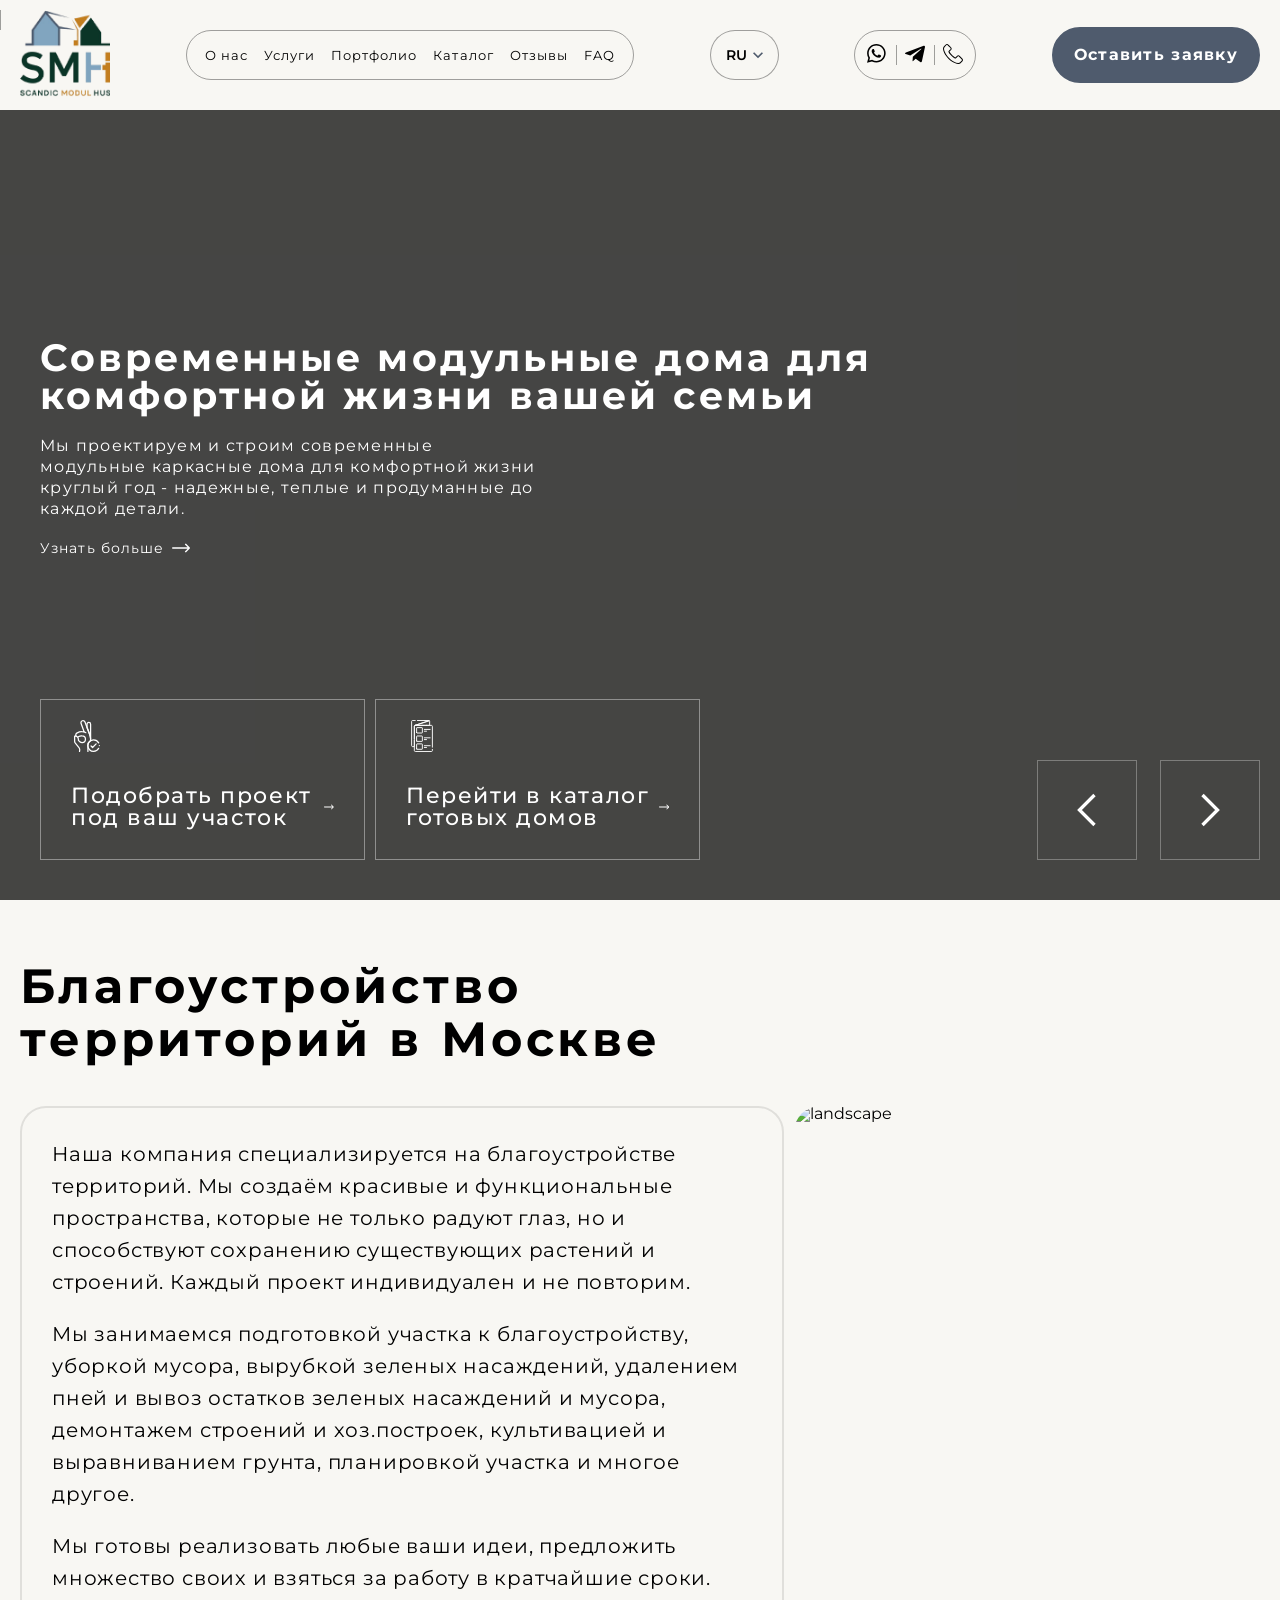
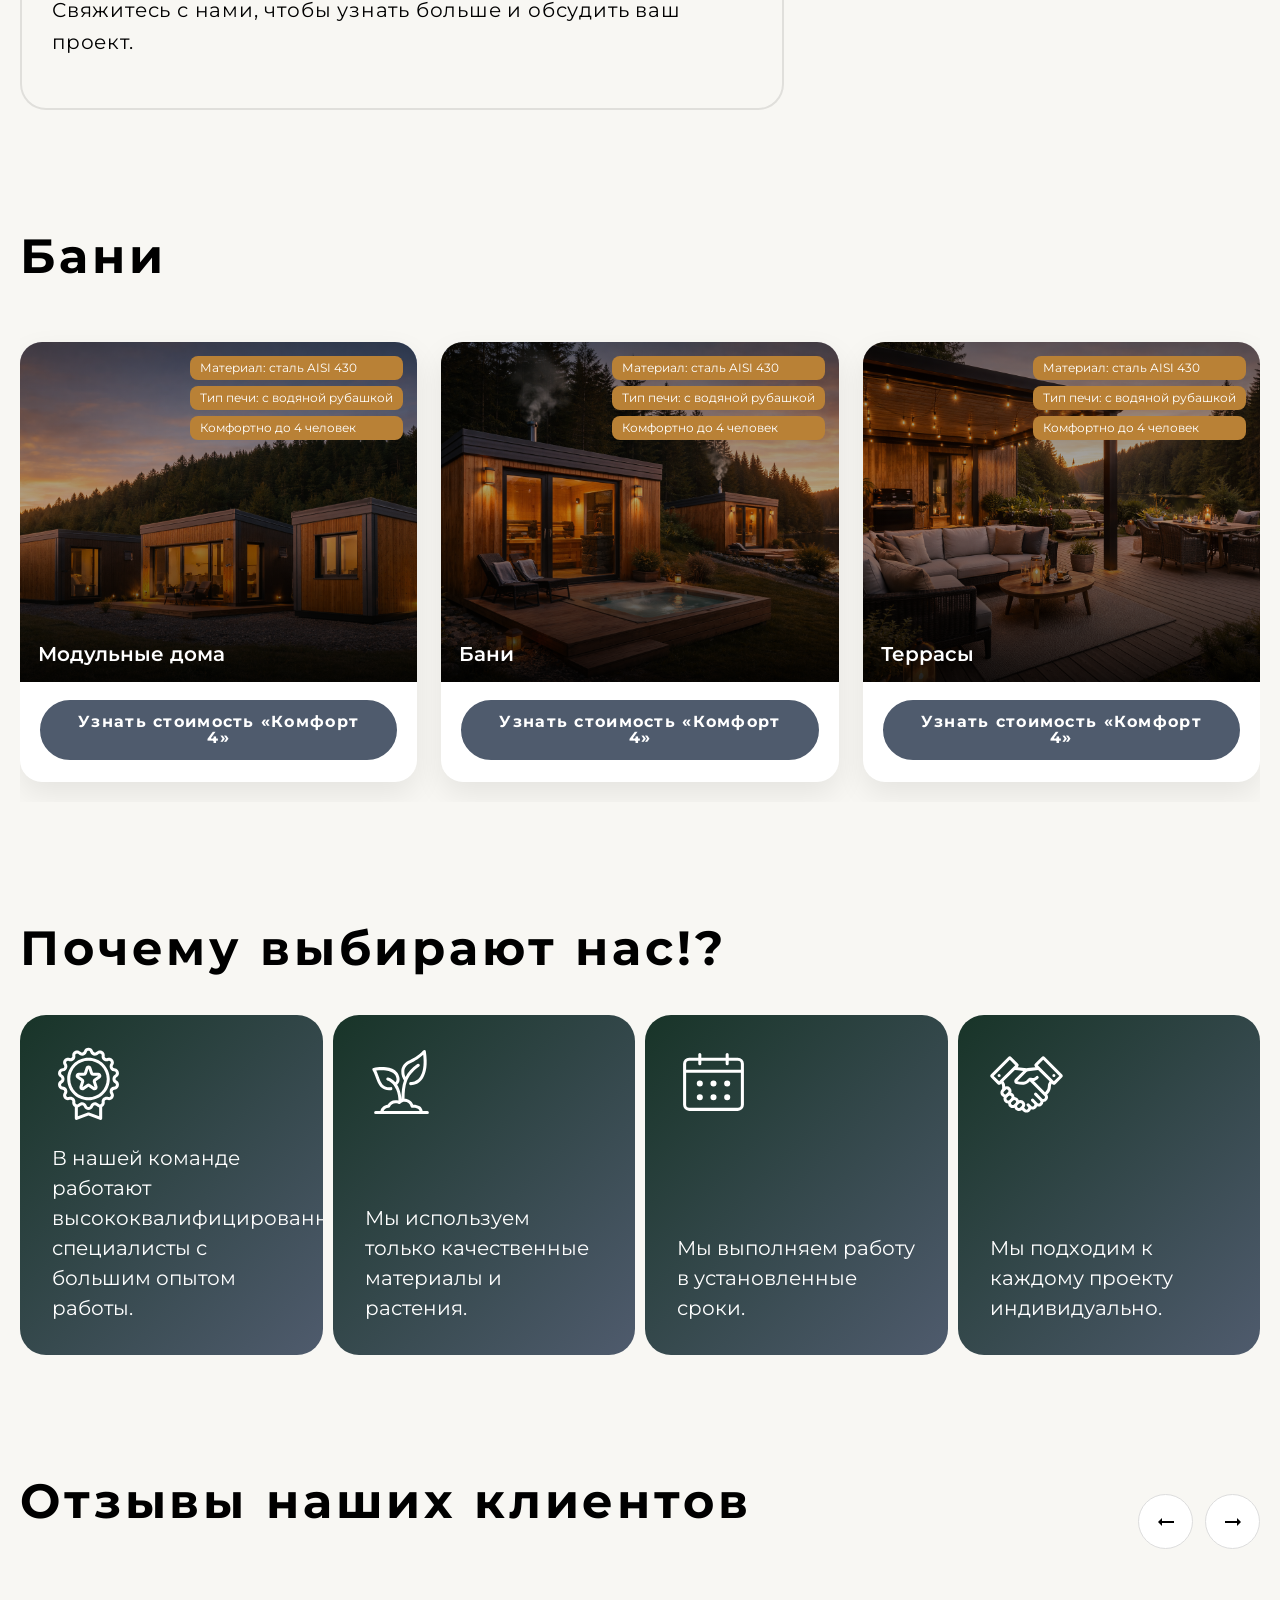
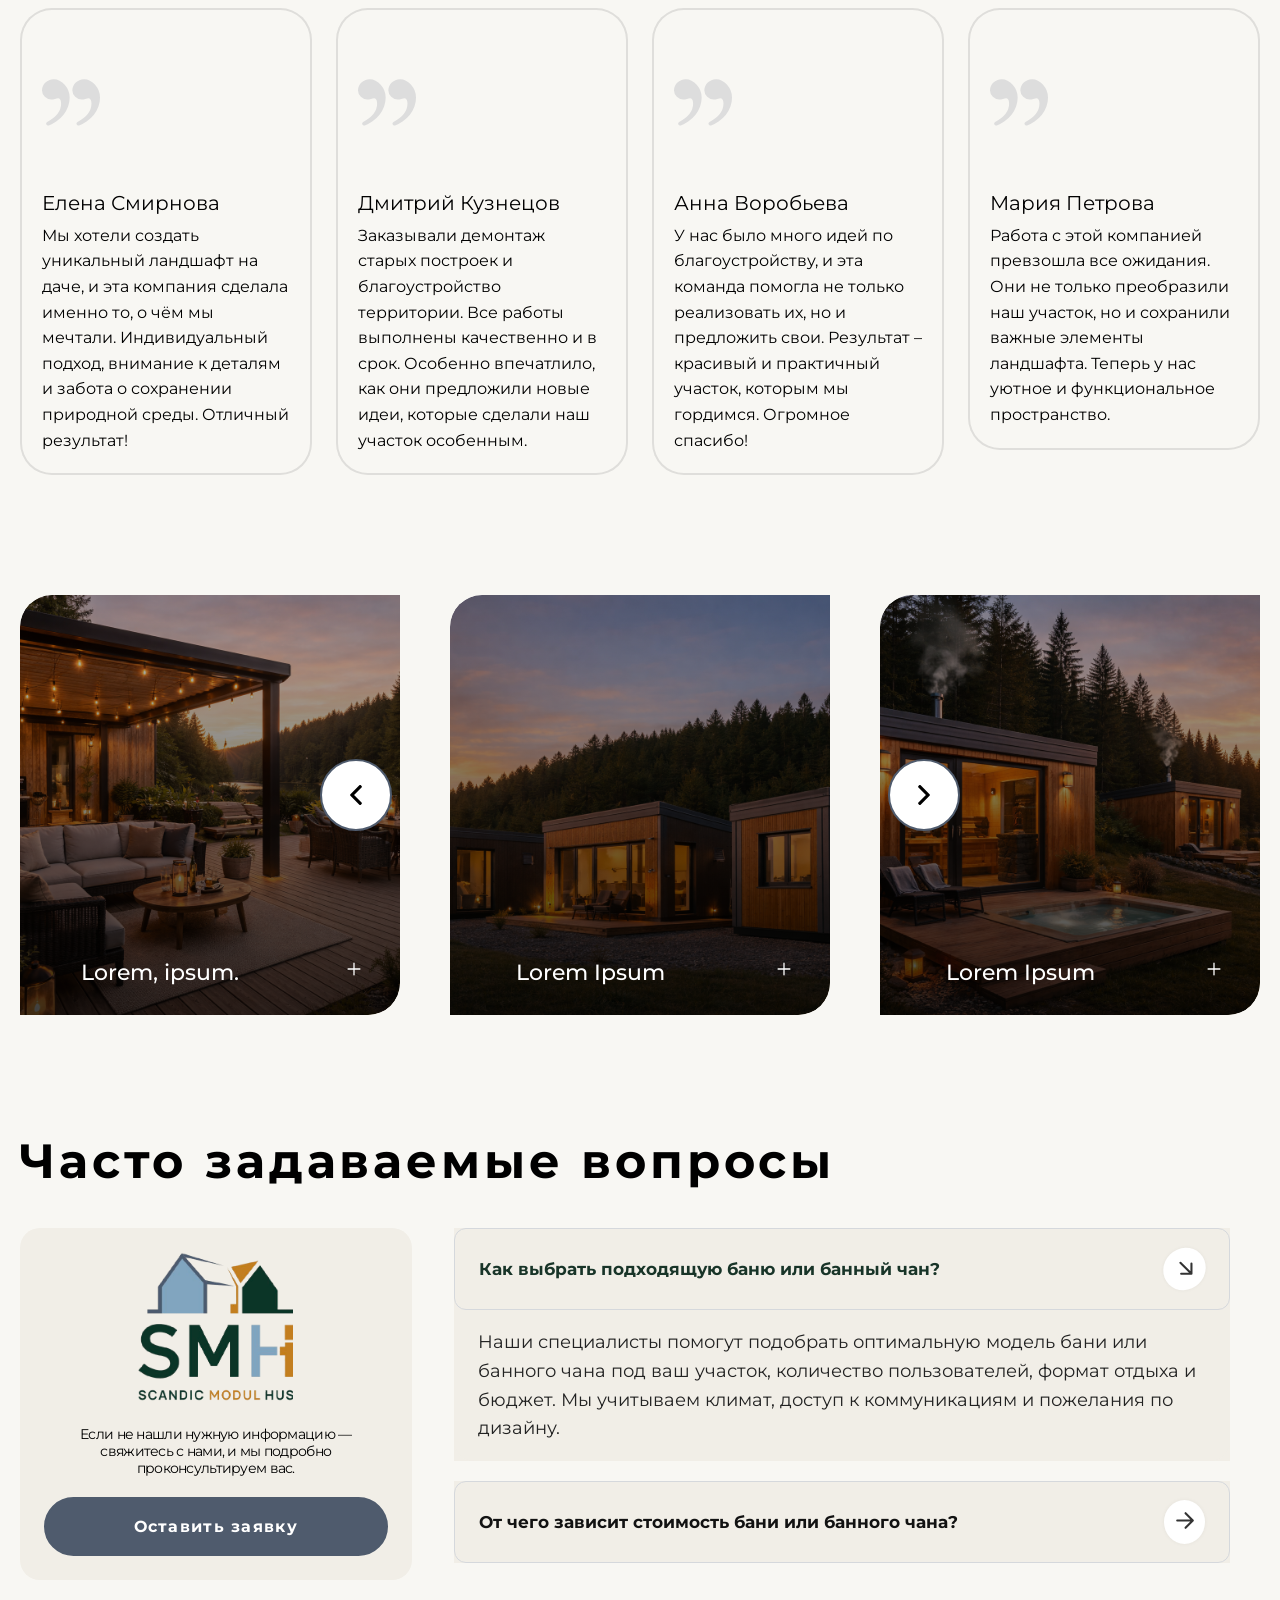
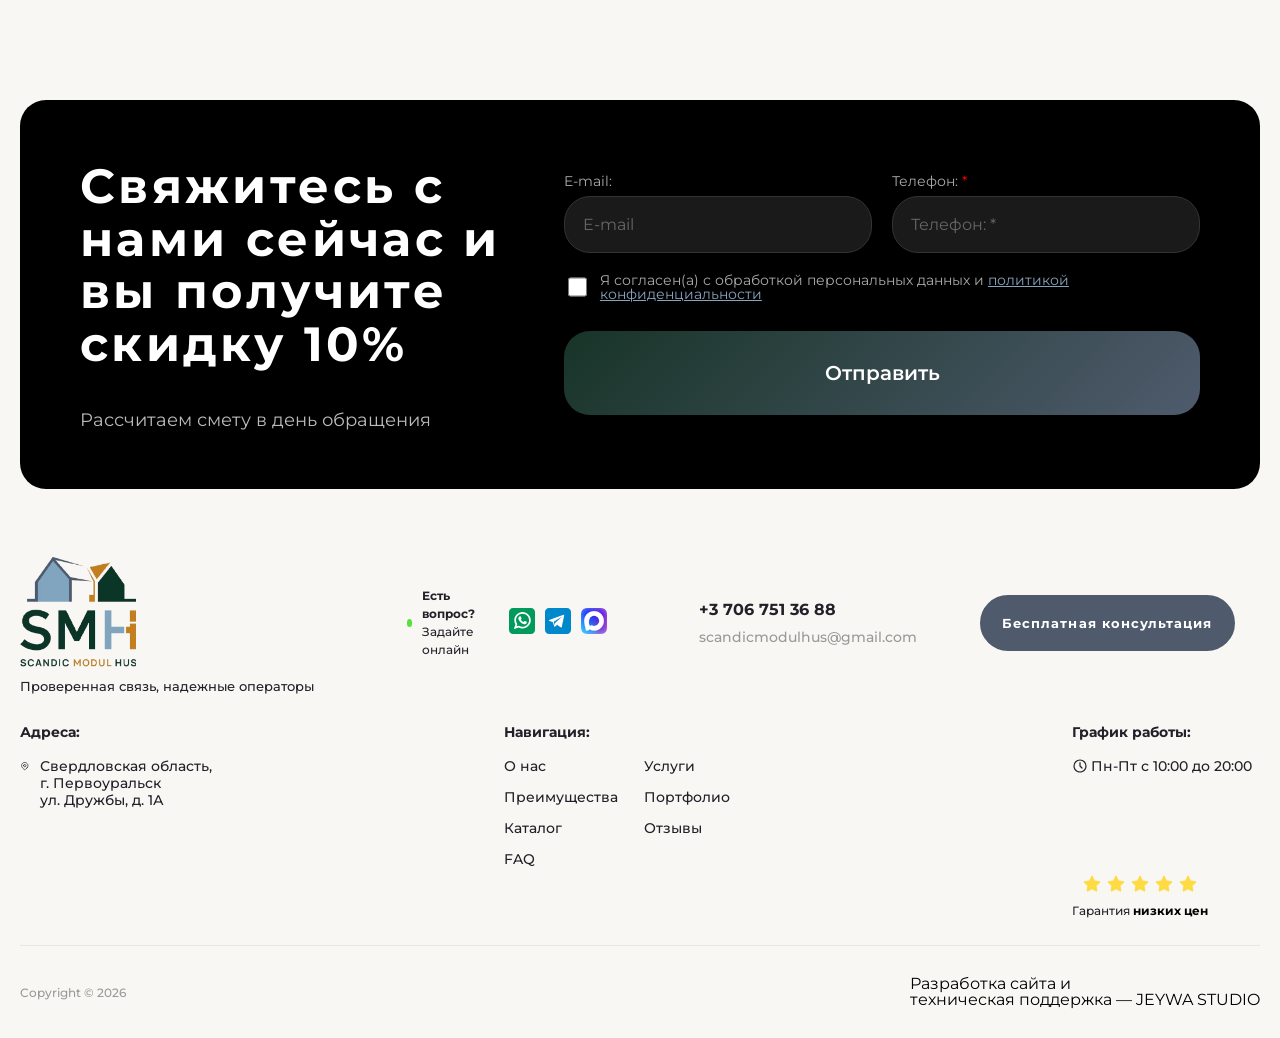
==== commit ac3c79cf: "new" ====
--- a/index.html
+++ b/index.html
@@ -68,11 +68,29 @@
           <div class="menu__items">
             <li><a href="#about">О нас</a></li>
             <li><a href="#services">Услуги</a></li>
-            <li><a href="#advantages">Преимущества</a></li>
             <li><a href="#portfoly">Портфолио</a></li>
             <li><a href="#catalog">Каталог</a></li>
             <li><a href="#reviews">Отзывы</a></li>
             <li><a href="#faq">FAQ</a></li>
+          </div>
+          <div class="header-lang">
+            <div class="header-lang__current" type="button">
+              <span>RU</span>
+              <svg
+                xmlns="http://www.w3.org/2000/svg"
+                width="12"
+                height="8"
+                viewBox="0 0 12 8"
+                aria-hidden="true"
+              >
+                <path d="M1.41.59 6 5.17 10.59.59 12 2l-6 6-6-6z"></path>
+              </svg>
+            </div>
+
+            <div class="header-lang__dropdown">
+              <a href="#" class="header-lang__item is-active">RU</a>
+              <a href="#" class="header-lang__item">EN</a>
+            </div>
           </div>
           <div class="social__icons">
             <a href="" target="_blank">
@@ -151,6 +169,7 @@
               </svg>
             </a>
           </div>
+
           <a href="" class="main__button" data-open-modal="contact-modal"
             >Оставить заявку</a
           >
@@ -301,7 +320,9 @@
             </svg>
           </a>
         </div>
-        <a href="" class="main__button" data-open-modal="contact-modal">Оставить заявку</a>
+        <a href="" class="main__button" data-open-modal="contact-modal"
+          >Оставить заявку</a
+        >
       </div>
     </header>
     <main>
@@ -309,14 +330,225 @@
         <div class="swiper hero-swiper">
           <div class="swiper-wrapper">
             <div class="swiper-slide hero-slide" id="hero-slide1">
-              <div class="hero-content">
-                <h1>Модульный дом вашей мечты!</h1>
-                <p>
-                  Эксклюзивный модульный дом с террасой – комфорт и стиль в
-                  одном!
-                </p>
-                <a href="#" class="hero-link"
-                  >Подробнее
+              <div class="container">
+                <div class="hero-content">
+                  <h1>
+                    Современные модульные дома для комфортной жизни вашей семьи
+                  </h1>
+                  <p>
+                    Мы проектируем и строим современные модульные каркасные дома
+                    для комфортной жизни круглый год - надежные, теплые и
+                    продуманные до каждой детали.
+                  </p>
+                  <a href="#" class="hero-link"
+                    >Узнать больше
+                    <svg
+                      xmlns="http://www.w3.org/2000/svg"
+                      version="1.1"
+                      xmlns:xlink="http://www.w3.org/1999/xlink"
+                      width="18"
+                      height="18"
+                      x="0"
+                      y="0"
+                      viewBox="0 0 512 512"
+                      style="enable-background: new 0 0 512 512"
+                      xml:space="preserve"
+                      class=""
+                    >
+                      <g>
+                        <path
+                          d="m506.134 241.843-.018-.019-104.504-104c-7.829-7.791-20.492-7.762-28.285.068-7.792 7.829-7.762 20.492.067 28.284L443.558 236H20c-11.046 0-20 8.954-20 20s8.954 20 20 20h423.557l-70.162 69.824c-7.829 7.792-7.859 20.455-.067 28.284 7.793 7.831 20.457 7.858 28.285.068l104.504-104 .018-.019c7.833-7.818 7.808-20.522-.001-28.314z"
+                          fill="#ffffff"
+                          opacity="1"
+                          data-original="#000000"
+                          class=""
+                        ></path>
+                      </g>
+                    </svg>
+                  </a>
+                </div>
+              </div>
+            </div>
+          </div>
+        </div>
+        <div class="hero-actions">
+          <div class="container">
+            <div class="hero-actions-grid">
+              <a class="hero-action-card" data-open-modal="contact-modal">
+                <span class="hero-action-icon">
+                  <svg
+                    xmlns="http://www.w3.org/2000/svg"
+                    version="1.1"
+                    xmlns:xlink="http://www.w3.org/1999/xlink"
+                    width="32"
+                    height="32"
+                    x="0"
+                    y="0"
+                    viewBox="0 0 682.667 682.667"
+                    style="enable-background: new 0 0 512 512"
+                    xml:space="preserve"
+                    class=""
+                  >
+                    <g>
+                      <defs>
+                        <clipPath id="a" clipPathUnits="userSpaceOnUse">
+                          <path
+                            d="M0 512h512V0H0Z"
+                            fill="#ffffff"
+                            opacity="1"
+                            data-original="#000000"
+                            class=""
+                          ></path>
+                        </clipPath>
+                      </defs>
+                      <g
+                        clip-path="url(#a)"
+                        transform="matrix(1.33333 0 0 -1.33333 0 682.667)"
+                      >
+                        <path
+                          d="m0 0 2.653 20.543C4.408 33.159.347 48.488-9.248 60.679l-54.154 67.406a48.121 48.121 0 0 0-14.946 34.853v80.626h10.216c8.814 0 17.094-2.269 24.284-6.252 15.45-8.552 25.917-25.03 25.917-43.949v-16.599l23.306-22.499c10.095-9.752 23.366-13.463 37.394-13.463 29.84 1.271 50.716 23.507 52.209 53.862 0 31.454-25.142 53.933-54.579 53.933-18.475 1.22-37.374-1.624-53.439-11.094-10.275-5.838-21.762-5.193-30.808-.191-9.469 5.234-16.277 15.238-16.277 27.582.384 11.98 5.688 21.106 15.894 27.39 25.645 13.301 52.682 23.315 81.958 22.438 12.232 0 22.287-.928 36.657-4.75L25.232 447.244c-6.595 17.638 2.813 37.222 20.704 43.092A32.997 32.997 0 0 0 56.283 492c13.452 0 26.048-8.259 31.02-21.521l32.836-87.565 36.456-97.246c9.411-23.706 20.522-55.38 20.522-82.281v-2.632a174.77 174.77 0 0 0-2.844-31.403c-25-16.509-41.499-44.857-41.499-77.067 0-5.295.444-10.489 1.311-15.541l-.009-.01V0"
+                          style="
+                            stroke-width: 20;
+                            stroke-linecap: round;
+                            stroke-linejoin: round;
+                            stroke-miterlimit: 10;
+                            stroke-dasharray: none;
+                            stroke-opacity: 1;
+                          "
+                          transform="translate(136.503 10)"
+                          fill="none"
+                          stroke="#ffffff"
+                          stroke-width="20"
+                          stroke-linecap="round"
+                          stroke-linejoin="round"
+                          stroke-miterlimit="10"
+                          stroke-dasharray="none"
+                          stroke-opacity=""
+                          data-original="#000000"
+                          class=""
+                          opacity="1"
+                        ></path>
+                        <path
+                          d="M0 0v-50.962l36.458-97.249s20.519-48.067 20.519-82.265V0c0 15.733-12.755 28.488-28.489 28.488C12.755 28.488 0 15.733 0 0Z"
+                          style="
+                            stroke-width: 20;
+                            stroke-linecap: round;
+                            stroke-linejoin: round;
+                            stroke-miterlimit: 10;
+                            stroke-dasharray: none;
+                            stroke-opacity: 1;
+                          "
+                          transform="translate(256.638 443.878)"
+                          fill="none"
+                          stroke="#ffffff"
+                          stroke-width="20"
+                          stroke-linecap="round"
+                          stroke-linejoin="round"
+                          stroke-miterlimit="10"
+                          stroke-dasharray="none"
+                          stroke-opacity=""
+                          data-original="#000000"
+                          class=""
+                          opacity="1"
+                        ></path>
+                        <path
+                          d="M0 0s15.78-4.155 26.949-11.416"
+                          style="
+                            stroke-width: 20;
+                            stroke-linecap: round;
+                            stroke-linejoin: round;
+                            stroke-miterlimit: 10;
+                            stroke-dasharray: none;
+                            stroke-opacity: 1;
+                          "
+                          transform="translate(210.887 319.966)"
+                          fill="none"
+                          stroke="#ffffff"
+                          stroke-width="20"
+                          stroke-linecap="round"
+                          stroke-linejoin="round"
+                          stroke-miterlimit="10"
+                          stroke-dasharray="none"
+                          stroke-opacity=""
+                          data-original="#000000"
+                          class=""
+                          opacity="1"
+                        ></path>
+                        <path
+                          d="M0 0c-15.501 29.181-46.2 49.056-81.546 49.056-50.967 0-92.284-41.317-92.284-92.284 0-50.966 41.317-92.283 92.284-92.283 35.291 0 65.951 19.813 81.475 48.92"
+                          style="
+                            stroke-width: 20;
+                            stroke-linecap: round;
+                            stroke-linejoin: round;
+                            stroke-miterlimit: 10;
+                            stroke-dasharray: none;
+                            stroke-opacity: 1;
+                          "
+                          transform="translate(443.107 145.511)"
+                          fill="none"
+                          stroke="#ffffff"
+                          stroke-width="20"
+                          stroke-linecap="round"
+                          stroke-linejoin="round"
+                          stroke-miterlimit="10"
+                          stroke-dasharray="none"
+                          stroke-opacity=""
+                          data-original="#000000"
+                          class=""
+                          opacity="1"
+                        ></path>
+                        <path
+                          d="m0 0 24.134-24.134L81.38 33.112"
+                          style="
+                            stroke-width: 20;
+                            stroke-linecap: round;
+                            stroke-linejoin: round;
+                            stroke-miterlimit: 10;
+                            stroke-dasharray: none;
+                            stroke-opacity: 1;
+                          "
+                          transform="translate(320.844 96.552)"
+                          fill="none"
+                          stroke="#ffffff"
+                          stroke-width="20"
+                          stroke-linecap="round"
+                          stroke-linejoin="round"
+                          stroke-miterlimit="10"
+                          stroke-dasharray="none"
+                          stroke-opacity=""
+                          data-original="#000000"
+                          class=""
+                          opacity="1"
+                        ></path>
+                        <path
+                          d="M0 0v0"
+                          style="
+                            stroke-width: 20;
+                            stroke-linecap: round;
+                            stroke-linejoin: round;
+                            stroke-miterlimit: 10;
+                            stroke-dasharray: none;
+                            stroke-opacity: 1;
+                          "
+                          transform="translate(453.844 102.284)"
+                          fill="none"
+                          stroke="#ffffff"
+                          stroke-width="20"
+                          stroke-linecap="round"
+                          stroke-linejoin="round"
+                          stroke-miterlimit="10"
+                          stroke-dasharray="none"
+                          stroke-opacity=""
+                          data-original="#000000"
+                          class=""
+                          opacity="1"
+                        ></path>
+                      </g>
+                    </g>
+                  </svg>
+                </span>
+                <span class="hero-action-text"
+                  >Подобрать проект под ваш участок
                   <svg
                     xmlns="http://www.w3.org/2000/svg"
                     version="1.1"
@@ -340,580 +572,431 @@
                       ></path>
                     </g>
                   </svg>
-                </a>
-              </div>
+                </span>
+              </a>
+
+              <a class="hero-action-card" data-open-modal="contact-modal">
+                <span class="hero-action-icon">
+                  <svg
+                    xmlns="http://www.w3.org/2000/svg"
+                    version="1.1"
+                    xmlns:xlink="http://www.w3.org/1999/xlink"
+                    width="32"
+                    height="32"
+                    x="0"
+                    y="0"
+                    viewBox="0 0 682.667 682.667"
+                    style="enable-background: new 0 0 512 512"
+                    xml:space="preserve"
+                    class=""
+                  >
+                    <g>
+                      <defs>
+                        <clipPath id="a" clipPathUnits="userSpaceOnUse">
+                          <path
+                            d="M0 512h512V0H0Z"
+                            fill="#ffffff"
+                            opacity="1"
+                            data-original="#000000"
+                          ></path>
+                        </clipPath>
+                      </defs>
+                      <g
+                        clip-path="url(#a)"
+                        transform="matrix(1.33333 0 0 -1.33333 0 682.667)"
+                      >
+                        <path
+                          d="M0 0h-258.446c-8.283 0-14.997 6.714-14.997 14.997v388.634c0 8.282 6.714 14.996 14.997 14.996H0c8.283 0 14.997-6.714 14.997-14.996V14.997C14.997 6.714 8.283 0 0 0Z"
+                          style="
+                            stroke-width: 15;
+                            stroke-linecap: round;
+                            stroke-linejoin: round;
+                            stroke-miterlimit: 10;
+                            stroke-dasharray: 434, 35, 400, 0;
+                            stroke-dashoffset: 0;
+                            stroke-opacity: 1;
+                          "
+                          transform="translate(407.118 7.5)"
+                          fill="none"
+                          stroke="#ffffff"
+                          stroke-width="15"
+                          stroke-linecap="round"
+                          stroke-linejoin="round"
+                          stroke-miterlimit="10"
+                          stroke-dasharray="434, 35, 400, 0"
+                          stroke-dashoffset="0"
+                          stroke-opacity=""
+                          data-original="#000000"
+                          opacity="1"
+                          class=""
+                        ></path>
+                        <path
+                          d="M0 0c1.066.24 2.17.378 3.309.378h229.653v63.375c0 3.677-1.328 7.04-3.524 9.649z"
+                          style="
+                            stroke-width: 15;
+                            stroke-linecap: round;
+                            stroke-linejoin: round;
+                            stroke-miterlimit: 10;
+                            stroke-dasharray: none;
+                            stroke-opacity: 1;
+                          "
+                          transform="translate(145.363 425.75)"
+                          fill="none"
+                          stroke="#ffffff"
+                          stroke-width="15"
+                          stroke-linecap="round"
+                          stroke-linejoin="round"
+                          stroke-miterlimit="10"
+                          stroke-dasharray="none"
+                          stroke-opacity=""
+                          data-original="#000000"
+                          opacity="1"
+                          class=""
+                        ></path>
+                        <path
+                          d="M0 0v72.461a7 7 0 0 0 7 7h78.169a7 7 0 0 0 7-7V0a7 7 0 0 0-7-7H7a7 7 0 0 0-7 7Z"
+                          style="
+                            stroke-width: 15;
+                            stroke-linecap: round;
+                            stroke-linejoin: round;
+                            stroke-miterlimit: 10;
+                            stroke-dasharray: none;
+                            stroke-opacity: 1;
+                          "
+                          transform="translate(169.675 310.666)"
+                          fill="none"
+                          stroke="#ffffff"
+                          stroke-width="15"
+                          stroke-linecap="round"
+                          stroke-linejoin="round"
+                          stroke-miterlimit="10"
+                          stroke-dasharray="none"
+                          stroke-opacity=""
+                          data-original="#000000"
+                          opacity="1"
+                          class=""
+                        ></path>
+                        <path
+                          d="M0 0v72.461a7 7 0 0 0 7 7h78.169a7 7 0 0 0 7-7V0a7 7 0 0 0-7-7H7a7 7 0 0 0-7 7Z"
+                          style="
+                            stroke-width: 15;
+                            stroke-linecap: round;
+                            stroke-linejoin: round;
+                            stroke-miterlimit: 10;
+                            stroke-dasharray: none;
+                            stroke-opacity: 1;
+                          "
+                          transform="translate(169.675 50.5)"
+                          fill="none"
+                          stroke="#ffffff"
+                          stroke-width="15"
+                          stroke-linecap="round"
+                          stroke-linejoin="round"
+                          stroke-miterlimit="10"
+                          stroke-dasharray="none"
+                          stroke-opacity=""
+                          data-original="#000000"
+                          opacity="1"
+                          class=""
+                        ></path>
+                        <path
+                          d="M0 0v72.461a7 7 0 0 0 7 7h78.169a7 7 0 0 0 7-7V0a7 7 0 0 0-7-7H7a7 7 0 0 0-7 7Z"
+                          style="
+                            stroke-width: 15;
+                            stroke-linecap: round;
+                            stroke-linejoin: round;
+                            stroke-miterlimit: 10;
+                            stroke-dasharray: none;
+                            stroke-opacity: 1;
+                          "
+                          transform="translate(169.675 176.54)"
+                          fill="none"
+                          stroke="#ffffff"
+                          stroke-width="15"
+                          stroke-linecap="round"
+                          stroke-linejoin="round"
+                          stroke-miterlimit="10"
+                          stroke-dasharray="none"
+                          stroke-opacity=""
+                          data-original="#000000"
+                          opacity="1"
+                          class=""
+                        ></path>
+                        <path
+                          d="M0 0h92.681"
+                          style="
+                            stroke-width: 15;
+                            stroke-linecap: round;
+                            stroke-linejoin: round;
+                            stroke-miterlimit: 10;
+                            stroke-dasharray: none;
+                            stroke-opacity: 1;
+                          "
+                          transform="translate(293.434 361.07)"
+                          fill="none"
+                          stroke="#ffffff"
+                          stroke-width="15"
+                          stroke-linecap="round"
+                          stroke-linejoin="round"
+                          stroke-miterlimit="10"
+                          stroke-dasharray="none"
+                          stroke-opacity=""
+                          data-original="#000000"
+                          opacity="1"
+                          class=""
+                        ></path>
+                        <path
+                          d="M0 0h34.667"
+                          style="
+                            stroke-width: 15;
+                            stroke-linecap: round;
+                            stroke-linejoin: round;
+                            stroke-miterlimit: 10;
+                            stroke-dasharray: none;
+                            stroke-opacity: 1;
+                          "
+                          transform="translate(293.434 332.724)"
+                          fill="none"
+                          stroke="#ffffff"
+                          stroke-width="15"
+                          stroke-linecap="round"
+                          stroke-linejoin="round"
+                          stroke-miterlimit="10"
+                          stroke-dasharray="none"
+                          stroke-opacity=""
+                          data-original="#000000"
+                          opacity="1"
+                          class=""
+                        ></path>
+                        <path
+                          d="M0 0h92.681"
+                          style="
+                            stroke-width: 15;
+                            stroke-linecap: round;
+                            stroke-linejoin: round;
+                            stroke-miterlimit: 10;
+                            stroke-dasharray: none;
+                            stroke-opacity: 1;
+                          "
+                          transform="translate(293.434 226.943)"
+                          fill="none"
+                          stroke="#ffffff"
+                          stroke-width="15"
+                          stroke-linecap="round"
+                          stroke-linejoin="round"
+                          stroke-miterlimit="10"
+                          stroke-dasharray="none"
+                          stroke-opacity=""
+                          data-original="#000000"
+                          opacity="1"
+                          class=""
+                        ></path>
+                        <path
+                          d="M0 0h34.667"
+                          style="
+                            stroke-width: 15;
+                            stroke-linecap: round;
+                            stroke-linejoin: round;
+                            stroke-miterlimit: 10;
+                            stroke-dasharray: none;
+                            stroke-opacity: 1;
+                          "
+                          transform="translate(293.434 198.596)"
+                          fill="none"
+                          stroke="#ffffff"
+                          stroke-width="15"
+                          stroke-linecap="round"
+                          stroke-linejoin="round"
+                          stroke-miterlimit="10"
+                          stroke-dasharray="none"
+                          stroke-opacity=""
+                          data-original="#000000"
+                          opacity="1"
+                          class=""
+                        ></path>
+                        <path
+                          d="M0 0h92.681"
+                          style="
+                            stroke-width: 15;
+                            stroke-linecap: round;
+                            stroke-linejoin: round;
+                            stroke-miterlimit: 10;
+                            stroke-dasharray: none;
+                            stroke-opacity: 1;
+                          "
+                          transform="translate(293.434 100.904)"
+                          fill="none"
+                          stroke="#ffffff"
+                          stroke-width="15"
+                          stroke-linecap="round"
+                          stroke-linejoin="round"
+                          stroke-miterlimit="10"
+                          stroke-dasharray="none"
+                          stroke-opacity=""
+                          data-original="#000000"
+                          opacity="1"
+                          class=""
+                        ></path>
+                        <path
+                          d="M0 0h34.667"
+                          style="
+                            stroke-width: 15;
+                            stroke-linecap: round;
+                            stroke-linejoin: round;
+                            stroke-miterlimit: 10;
+                            stroke-dasharray: none;
+                            stroke-opacity: 1;
+                          "
+                          transform="translate(293.434 72.557)"
+                          fill="none"
+                          stroke="#ffffff"
+                          stroke-width="15"
+                          stroke-linecap="round"
+                          stroke-linejoin="round"
+                          stroke-miterlimit="10"
+                          stroke-dasharray="none"
+                          stroke-opacity=""
+                          data-original="#000000"
+                          opacity="1"
+                          class=""
+                        ></path>
+                        <path
+                          d="M0 0c-.022-.002-.044-.007-.067-.01.023.002.045.008.067.01Z"
+                          style="
+                            stroke-width: 15;
+                            stroke-linecap: round;
+                            stroke-linejoin: round;
+                            stroke-miterlimit: 10;
+                            stroke-dasharray: 434, 35, 600, 0;
+                            stroke-dashoffset: 0;
+                            stroke-opacity: 1;
+                          "
+                          transform="translate(147.001 426.03)"
+                          fill="none"
+                          stroke="#ffffff"
+                          stroke-width="15"
+                          stroke-linecap="round"
+                          stroke-linejoin="round"
+                          stroke-miterlimit="10"
+                          stroke-dasharray="434, 35, 600, 0"
+                          stroke-dashoffset="0"
+                          stroke-opacity=""
+                          data-original="#000000"
+                          opacity="1"
+                          class=""
+                        ></path>
+                        <path
+                          d="m0 0 229.438 73.402c-2.751 3.268-6.867 5.348-11.473 5.348H-40.481c-8.283 0-14.997-6.714-14.997-14.997V-324.88c0-8.283 6.714-14.997 14.997-14.997h28.793v325.258C-11.688-7.475-6.688-1.508 0 0z"
+                          style="
+                            stroke-width: 15;
+                            stroke-linecap: round;
+                            stroke-linejoin: round;
+                            stroke-miterlimit: 10;
+                            stroke-dasharray: 434, 35, 600, 0;
+                            stroke-dashoffset: 0;
+                            stroke-opacity: 1;
+                          "
+                          transform="translate(145.363 425.75)"
+                          fill="none"
+                          stroke="#ffffff"
+                          stroke-width="15"
+                          stroke-linecap="round"
+                          stroke-linejoin="round"
+                          stroke-miterlimit="10"
+                          stroke-dasharray="434, 35, 600, 0"
+                          stroke-dashoffset="0"
+                          stroke-opacity=""
+                          data-original="#000000"
+                          opacity="1"
+                          class=""
+                        ></path>
+                      </g>
+                    </g>
+                  </svg>
+                </span>
+                <span class="hero-action-text"
+                  >Перейти в каталог готовых домов
+                  <svg
+                    xmlns="http://www.w3.org/2000/svg"
+                    version="1.1"
+                    xmlns:xlink="http://www.w3.org/1999/xlink"
+                    width="18"
+                    height="18"
+                    x="0"
+                    y="0"
+                    viewBox="0 0 512 512"
+                    style="enable-background: new 0 0 512 512"
+                    xml:space="preserve"
+                    class=""
+                  >
+                    <g>
+                      <path
+                        d="m506.134 241.843-.018-.019-104.504-104c-7.829-7.791-20.492-7.762-28.285.068-7.792 7.829-7.762 20.492.067 28.284L443.558 236H20c-11.046 0-20 8.954-20 20s8.954 20 20 20h423.557l-70.162 69.824c-7.829 7.792-7.859 20.455-.067 28.284 7.793 7.831 20.457 7.858 28.285.068l104.504-104 .018-.019c7.833-7.818 7.808-20.522-.001-28.314z"
+                        fill="#ffffff"
+                        opacity="1"
+                        data-original="#000000"
+                        class=""
+                      ></path>
+                    </g>
+                  </svg>
+                </span>
+              </a>
             </div>
           </div>
         </div>
-        <div class="hero-actions">
-          <div class="hero-actions-grid">
-            <a class="hero-action-card" data-open-modal="contact-modal">
-              <span class="hero-action-icon">
-                <svg
-                  xmlns="http://www.w3.org/2000/svg"
-                  version="1.1"
-                  xmlns:xlink="http://www.w3.org/1999/xlink"
-                  width="32"
-                  height="32"
-                  x="0"
-                  y="0"
-                  viewBox="0 0 682.667 682.667"
-                  style="enable-background: new 0 0 512 512"
-                  xml:space="preserve"
-                  class=""
-                >
-                  <g>
-                    <defs>
-                      <clipPath id="a" clipPathUnits="userSpaceOnUse">
-                        <path
-                          d="M0 512h512V0H0Z"
-                          fill="#ffffff"
-                          opacity="1"
-                          data-original="#000000"
-                          class=""
-                        ></path>
-                      </clipPath>
-                    </defs>
-                    <g
-                      clip-path="url(#a)"
-                      transform="matrix(1.33333 0 0 -1.33333 0 682.667)"
-                    >
-                      <path
-                        d="m0 0 2.653 20.543C4.408 33.159.347 48.488-9.248 60.679l-54.154 67.406a48.121 48.121 0 0 0-14.946 34.853v80.626h10.216c8.814 0 17.094-2.269 24.284-6.252 15.45-8.552 25.917-25.03 25.917-43.949v-16.599l23.306-22.499c10.095-9.752 23.366-13.463 37.394-13.463 29.84 1.271 50.716 23.507 52.209 53.862 0 31.454-25.142 53.933-54.579 53.933-18.475 1.22-37.374-1.624-53.439-11.094-10.275-5.838-21.762-5.193-30.808-.191-9.469 5.234-16.277 15.238-16.277 27.582.384 11.98 5.688 21.106 15.894 27.39 25.645 13.301 52.682 23.315 81.958 22.438 12.232 0 22.287-.928 36.657-4.75L25.232 447.244c-6.595 17.638 2.813 37.222 20.704 43.092A32.997 32.997 0 0 0 56.283 492c13.452 0 26.048-8.259 31.02-21.521l32.836-87.565 36.456-97.246c9.411-23.706 20.522-55.38 20.522-82.281v-2.632a174.77 174.77 0 0 0-2.844-31.403c-25-16.509-41.499-44.857-41.499-77.067 0-5.295.444-10.489 1.311-15.541l-.009-.01V0"
-                        style="
-                          stroke-width: 20;
-                          stroke-linecap: round;
-                          stroke-linejoin: round;
-                          stroke-miterlimit: 10;
-                          stroke-dasharray: none;
-                          stroke-opacity: 1;
-                        "
-                        transform="translate(136.503 10)"
-                        fill="none"
-                        stroke="#ffffff"
-                        stroke-width="20"
-                        stroke-linecap="round"
-                        stroke-linejoin="round"
-                        stroke-miterlimit="10"
-                        stroke-dasharray="none"
-                        stroke-opacity=""
-                        data-original="#000000"
-                        class=""
-                        opacity="1"
-                      ></path>
-                      <path
-                        d="M0 0v-50.962l36.458-97.249s20.519-48.067 20.519-82.265V0c0 15.733-12.755 28.488-28.489 28.488C12.755 28.488 0 15.733 0 0Z"
-                        style="
-                          stroke-width: 20;
-                          stroke-linecap: round;
-                          stroke-linejoin: round;
-                          stroke-miterlimit: 10;
-                          stroke-dasharray: none;
-                          stroke-opacity: 1;
-                        "
-                        transform="translate(256.638 443.878)"
-                        fill="none"
-                        stroke="#ffffff"
-                        stroke-width="20"
-                        stroke-linecap="round"
-                        stroke-linejoin="round"
-                        stroke-miterlimit="10"
-                        stroke-dasharray="none"
-                        stroke-opacity=""
-                        data-original="#000000"
-                        class=""
-                        opacity="1"
-                      ></path>
-                      <path
-                        d="M0 0s15.78-4.155 26.949-11.416"
-                        style="
-                          stroke-width: 20;
-                          stroke-linecap: round;
-                          stroke-linejoin: round;
-                          stroke-miterlimit: 10;
-                          stroke-dasharray: none;
-                          stroke-opacity: 1;
-                        "
-                        transform="translate(210.887 319.966)"
-                        fill="none"
-                        stroke="#ffffff"
-                        stroke-width="20"
-                        stroke-linecap="round"
-                        stroke-linejoin="round"
-                        stroke-miterlimit="10"
-                        stroke-dasharray="none"
-                        stroke-opacity=""
-                        data-original="#000000"
-                        class=""
-                        opacity="1"
-                      ></path>
-                      <path
-                        d="M0 0c-15.501 29.181-46.2 49.056-81.546 49.056-50.967 0-92.284-41.317-92.284-92.284 0-50.966 41.317-92.283 92.284-92.283 35.291 0 65.951 19.813 81.475 48.92"
-                        style="
-                          stroke-width: 20;
-                          stroke-linecap: round;
-                          stroke-linejoin: round;
-                          stroke-miterlimit: 10;
-                          stroke-dasharray: none;
-                          stroke-opacity: 1;
-                        "
-                        transform="translate(443.107 145.511)"
-                        fill="none"
-                        stroke="#ffffff"
-                        stroke-width="20"
-                        stroke-linecap="round"
-                        stroke-linejoin="round"
-                        stroke-miterlimit="10"
-                        stroke-dasharray="none"
-                        stroke-opacity=""
-                        data-original="#000000"
-                        class=""
-                        opacity="1"
-                      ></path>
-                      <path
-                        d="m0 0 24.134-24.134L81.38 33.112"
-                        style="
-                          stroke-width: 20;
-                          stroke-linecap: round;
-                          stroke-linejoin: round;
-                          stroke-miterlimit: 10;
-                          stroke-dasharray: none;
-                          stroke-opacity: 1;
-                        "
-                        transform="translate(320.844 96.552)"
-                        fill="none"
-                        stroke="#ffffff"
-                        stroke-width="20"
-                        stroke-linecap="round"
-                        stroke-linejoin="round"
-                        stroke-miterlimit="10"
-                        stroke-dasharray="none"
-                        stroke-opacity=""
-                        data-original="#000000"
-                        class=""
-                        opacity="1"
-                      ></path>
-                      <path
-                        d="M0 0v0"
-                        style="
-                          stroke-width: 20;
-                          stroke-linecap: round;
-                          stroke-linejoin: round;
-                          stroke-miterlimit: 10;
-                          stroke-dasharray: none;
-                          stroke-opacity: 1;
-                        "
-                        transform="translate(453.844 102.284)"
-                        fill="none"
-                        stroke="#ffffff"
-                        stroke-width="20"
-                        stroke-linecap="round"
-                        stroke-linejoin="round"
-                        stroke-miterlimit="10"
-                        stroke-dasharray="none"
-                        stroke-opacity=""
-                        data-original="#000000"
-                        class=""
-                        opacity="1"
-                      ></path>
-                    </g>
-                  </g>
-                </svg>
+        <div class="slider-buttons">
+          <div class="slider-buttons__item">
+            <button
+              class="slider-buttons__button"
+              data-slider-button="1"
+              aria-label="Слайд 1"
+            >
+              <span class="slider-buttons__span">
+                <span class="slider-buttons__hover">
+                  <svg
+                    class="slider-buttons__svg"
+                    width="12"
+                    height="12"
+                    viewBox="0 0 12 12"
+                    fill="none"
+                    xmlns="http://www.w3.org/2000/svg"
+                  >
+                    <path
+                      d="M1.5 3.75L6 8.25L10.5 3.75"
+                      stroke="white"
+                      stroke-width="1.5"
+                    ></path>
+                  </svg>
+                </span>
               </span>
-              <span class="hero-action-text"
-                >Подобрать идеальный вариант
-                <svg
-                  xmlns="http://www.w3.org/2000/svg"
-                  version="1.1"
-                  xmlns:xlink="http://www.w3.org/1999/xlink"
-                  width="18"
-                  height="18"
-                  x="0"
-                  y="0"
-                  viewBox="0 0 512 512"
-                  style="enable-background: new 0 0 512 512"
-                  xml:space="preserve"
-                  class=""
-                >
-                  <g>
+            </button>
+          </div>
+
+          <div class="slider-buttons__item">
+            <button
+              class="slider-buttons__button"
+              data-slider-button="2"
+              aria-label="Слайд 2"
+            >
+              <span class="slider-buttons__span">
+                <span class="slider-buttons__hover">
+                  <svg
+                    class="slider-buttons__svg right"
+                    width="12"
+                    height="12"
+                    viewBox="0 0 12 12"
+                    fill="none"
+                    xmlns="http://www.w3.org/2000/svg"
+                  >
                     <path
-                      d="m506.134 241.843-.018-.019-104.504-104c-7.829-7.791-20.492-7.762-28.285.068-7.792 7.829-7.762 20.492.067 28.284L443.558 236H20c-11.046 0-20 8.954-20 20s8.954 20 20 20h423.557l-70.162 69.824c-7.829 7.792-7.859 20.455-.067 28.284 7.793 7.831 20.457 7.858 28.285.068l104.504-104 .018-.019c7.833-7.818 7.808-20.522-.001-28.314z"
-                      fill="#ffffff"
-                      opacity="1"
-                      data-original="#000000"
-                      class=""
+                      d="M1.5 3.75L6 8.25L10.5 3.75"
+                      stroke="white"
+                      stroke-width="1.5"
                     ></path>
-                  </g>
-                </svg>
+                  </svg>
+                </span>
               </span>
-            </a>
-
-            <a class="hero-action-card" data-open-modal="contact-modal">
-              <span class="hero-action-icon">
-                <svg
-                  xmlns="http://www.w3.org/2000/svg"
-                  version="1.1"
-                  xmlns:xlink="http://www.w3.org/1999/xlink"
-                  width="32"
-                  height="32"
-                  x="0"
-                  y="0"
-                  viewBox="0 0 682.667 682.667"
-                  style="enable-background: new 0 0 512 512"
-                  xml:space="preserve"
-                  class=""
-                >
-                  <g>
-                    <defs>
-                      <clipPath id="a" clipPathUnits="userSpaceOnUse">
-                        <path
-                          d="M0 512h512V0H0Z"
-                          fill="#ffffff"
-                          opacity="1"
-                          data-original="#000000"
-                        ></path>
-                      </clipPath>
-                    </defs>
-                    <g
-                      clip-path="url(#a)"
-                      transform="matrix(1.33333 0 0 -1.33333 0 682.667)"
-                    >
-                      <path
-                        d="M0 0h-258.446c-8.283 0-14.997 6.714-14.997 14.997v388.634c0 8.282 6.714 14.996 14.997 14.996H0c8.283 0 14.997-6.714 14.997-14.996V14.997C14.997 6.714 8.283 0 0 0Z"
-                        style="
-                          stroke-width: 15;
-                          stroke-linecap: round;
-                          stroke-linejoin: round;
-                          stroke-miterlimit: 10;
-                          stroke-dasharray: 434, 35, 400, 0;
-                          stroke-dashoffset: 0;
-                          stroke-opacity: 1;
-                        "
-                        transform="translate(407.118 7.5)"
-                        fill="none"
-                        stroke="#ffffff"
-                        stroke-width="15"
-                        stroke-linecap="round"
-                        stroke-linejoin="round"
-                        stroke-miterlimit="10"
-                        stroke-dasharray="434, 35, 400, 0"
-                        stroke-dashoffset="0"
-                        stroke-opacity=""
-                        data-original="#000000"
-                        opacity="1"
-                        class=""
-                      ></path>
-                      <path
-                        d="M0 0c1.066.24 2.17.378 3.309.378h229.653v63.375c0 3.677-1.328 7.04-3.524 9.649z"
-                        style="
-                          stroke-width: 15;
-                          stroke-linecap: round;
-                          stroke-linejoin: round;
-                          stroke-miterlimit: 10;
-                          stroke-dasharray: none;
-                          stroke-opacity: 1;
-                        "
-                        transform="translate(145.363 425.75)"
-                        fill="none"
-                        stroke="#ffffff"
-                        stroke-width="15"
-                        stroke-linecap="round"
-                        stroke-linejoin="round"
-                        stroke-miterlimit="10"
-                        stroke-dasharray="none"
-                        stroke-opacity=""
-                        data-original="#000000"
-                        opacity="1"
-                        class=""
-                      ></path>
-                      <path
-                        d="M0 0v72.461a7 7 0 0 0 7 7h78.169a7 7 0 0 0 7-7V0a7 7 0 0 0-7-7H7a7 7 0 0 0-7 7Z"
-                        style="
-                          stroke-width: 15;
-                          stroke-linecap: round;
-                          stroke-linejoin: round;
-                          stroke-miterlimit: 10;
-                          stroke-dasharray: none;
-                          stroke-opacity: 1;
-                        "
-                        transform="translate(169.675 310.666)"
-                        fill="none"
-                        stroke="#ffffff"
-                        stroke-width="15"
-                        stroke-linecap="round"
-                        stroke-linejoin="round"
-                        stroke-miterlimit="10"
-                        stroke-dasharray="none"
-                        stroke-opacity=""
-                        data-original="#000000"
-                        opacity="1"
-                        class=""
-                      ></path>
-                      <path
-                        d="M0 0v72.461a7 7 0 0 0 7 7h78.169a7 7 0 0 0 7-7V0a7 7 0 0 0-7-7H7a7 7 0 0 0-7 7Z"
-                        style="
-                          stroke-width: 15;
-                          stroke-linecap: round;
-                          stroke-linejoin: round;
-                          stroke-miterlimit: 10;
-                          stroke-dasharray: none;
-                          stroke-opacity: 1;
-                        "
-                        transform="translate(169.675 50.5)"
-                        fill="none"
-                        stroke="#ffffff"
-                        stroke-width="15"
-                        stroke-linecap="round"
-                        stroke-linejoin="round"
-                        stroke-miterlimit="10"
-                        stroke-dasharray="none"
-                        stroke-opacity=""
-                        data-original="#000000"
-                        opacity="1"
-                        class=""
-                      ></path>
-                      <path
-                        d="M0 0v72.461a7 7 0 0 0 7 7h78.169a7 7 0 0 0 7-7V0a7 7 0 0 0-7-7H7a7 7 0 0 0-7 7Z"
-                        style="
-                          stroke-width: 15;
-                          stroke-linecap: round;
-                          stroke-linejoin: round;
-                          stroke-miterlimit: 10;
-                          stroke-dasharray: none;
-                          stroke-opacity: 1;
-                        "
-                        transform="translate(169.675 176.54)"
-                        fill="none"
-                        stroke="#ffffff"
-                        stroke-width="15"
-                        stroke-linecap="round"
-                        stroke-linejoin="round"
-                        stroke-miterlimit="10"
-                        stroke-dasharray="none"
-                        stroke-opacity=""
-                        data-original="#000000"
-                        opacity="1"
-                        class=""
-                      ></path>
-                      <path
-                        d="M0 0h92.681"
-                        style="
-                          stroke-width: 15;
-                          stroke-linecap: round;
-                          stroke-linejoin: round;
-                          stroke-miterlimit: 10;
-                          stroke-dasharray: none;
-                          stroke-opacity: 1;
-                        "
-                        transform="translate(293.434 361.07)"
-                        fill="none"
-                        stroke="#ffffff"
-                        stroke-width="15"
-                        stroke-linecap="round"
-                        stroke-linejoin="round"
-                        stroke-miterlimit="10"
-                        stroke-dasharray="none"
-                        stroke-opacity=""
-                        data-original="#000000"
-                        opacity="1"
-                        class=""
-                      ></path>
-                      <path
-                        d="M0 0h34.667"
-                        style="
-                          stroke-width: 15;
-                          stroke-linecap: round;
-                          stroke-linejoin: round;
-                          stroke-miterlimit: 10;
-                          stroke-dasharray: none;
-                          stroke-opacity: 1;
-                        "
-                        transform="translate(293.434 332.724)"
-                        fill="none"
-                        stroke="#ffffff"
-                        stroke-width="15"
-                        stroke-linecap="round"
-                        stroke-linejoin="round"
-                        stroke-miterlimit="10"
-                        stroke-dasharray="none"
-                        stroke-opacity=""
-                        data-original="#000000"
-                        opacity="1"
-                        class=""
-                      ></path>
-                      <path
-                        d="M0 0h92.681"
-                        style="
-                          stroke-width: 15;
-                          stroke-linecap: round;
-                          stroke-linejoin: round;
-                          stroke-miterlimit: 10;
-                          stroke-dasharray: none;
-                          stroke-opacity: 1;
-                        "
-                        transform="translate(293.434 226.943)"
-                        fill="none"
-                        stroke="#ffffff"
-                        stroke-width="15"
-                        stroke-linecap="round"
-                        stroke-linejoin="round"
-                        stroke-miterlimit="10"
-                        stroke-dasharray="none"
-                        stroke-opacity=""
-                        data-original="#000000"
-                        opacity="1"
-                        class=""
-                      ></path>
-                      <path
-                        d="M0 0h34.667"
-                        style="
-                          stroke-width: 15;
-                          stroke-linecap: round;
-                          stroke-linejoin: round;
-                          stroke-miterlimit: 10;
-                          stroke-dasharray: none;
-                          stroke-opacity: 1;
-                        "
-                        transform="translate(293.434 198.596)"
-                        fill="none"
-                        stroke="#ffffff"
-                        stroke-width="15"
-                        stroke-linecap="round"
-                        stroke-linejoin="round"
-                        stroke-miterlimit="10"
-                        stroke-dasharray="none"
-                        stroke-opacity=""
-                        data-original="#000000"
-                        opacity="1"
-                        class=""
-                      ></path>
-                      <path
-                        d="M0 0h92.681"
-                        style="
-                          stroke-width: 15;
-                          stroke-linecap: round;
-                          stroke-linejoin: round;
-                          stroke-miterlimit: 10;
-                          stroke-dasharray: none;
-                          stroke-opacity: 1;
-                        "
-                        transform="translate(293.434 100.904)"
-                        fill="none"
-                        stroke="#ffffff"
-                        stroke-width="15"
-                        stroke-linecap="round"
-                        stroke-linejoin="round"
-                        stroke-miterlimit="10"
-                        stroke-dasharray="none"
-                        stroke-opacity=""
-                        data-original="#000000"
-                        opacity="1"
-                        class=""
-                      ></path>
-                      <path
-                        d="M0 0h34.667"
-                        style="
-                          stroke-width: 15;
-                          stroke-linecap: round;
-                          stroke-linejoin: round;
-                          stroke-miterlimit: 10;
-                          stroke-dasharray: none;
-                          stroke-opacity: 1;
-                        "
-                        transform="translate(293.434 72.557)"
-                        fill="none"
-                        stroke="#ffffff"
-                        stroke-width="15"
-                        stroke-linecap="round"
-                        stroke-linejoin="round"
-                        stroke-miterlimit="10"
-                        stroke-dasharray="none"
-                        stroke-opacity=""
-                        data-original="#000000"
-                        opacity="1"
-                        class=""
-                      ></path>
-                      <path
-                        d="M0 0c-.022-.002-.044-.007-.067-.01.023.002.045.008.067.01Z"
-                        style="
-                          stroke-width: 15;
-                          stroke-linecap: round;
-                          stroke-linejoin: round;
-                          stroke-miterlimit: 10;
-                          stroke-dasharray: 434, 35, 600, 0;
-                          stroke-dashoffset: 0;
-                          stroke-opacity: 1;
-                        "
-                        transform="translate(147.001 426.03)"
-                        fill="none"
-                        stroke="#ffffff"
-                        stroke-width="15"
-                        stroke-linecap="round"
-                        stroke-linejoin="round"
-                        stroke-miterlimit="10"
-                        stroke-dasharray="434, 35, 600, 0"
-                        stroke-dashoffset="0"
-                        stroke-opacity=""
-                        data-original="#000000"
-                        opacity="1"
-                        class=""
-                      ></path>
-                      <path
-                        d="m0 0 229.438 73.402c-2.751 3.268-6.867 5.348-11.473 5.348H-40.481c-8.283 0-14.997-6.714-14.997-14.997V-324.88c0-8.283 6.714-14.997 14.997-14.997h28.793v325.258C-11.688-7.475-6.688-1.508 0 0z"
-                        style="
-                          stroke-width: 15;
-                          stroke-linecap: round;
-                          stroke-linejoin: round;
-                          stroke-miterlimit: 10;
-                          stroke-dasharray: 434, 35, 600, 0;
-                          stroke-dashoffset: 0;
-                          stroke-opacity: 1;
-                        "
-                        transform="translate(145.363 425.75)"
-                        fill="none"
-                        stroke="#ffffff"
-                        stroke-width="15"
-                        stroke-linecap="round"
-                        stroke-linejoin="round"
-                        stroke-miterlimit="10"
-                        stroke-dasharray="434, 35, 600, 0"
-                        stroke-dashoffset="0"
-                        stroke-opacity=""
-                        data-original="#000000"
-                        opacity="1"
-                        class=""
-                      ></path>
-                    </g>
-                  </g>
-                </svg>
-              </span>
-              <span class="hero-action-text"
-                >Смотреть каталог готовых проектов
-                <svg
-                  xmlns="http://www.w3.org/2000/svg"
-                  version="1.1"
-                  xmlns:xlink="http://www.w3.org/1999/xlink"
-                  width="18"
-                  height="18"
-                  x="0"
-                  y="0"
-                  viewBox="0 0 512 512"
-                  style="enable-background: new 0 0 512 512"
-                  xml:space="preserve"
-                  class=""
-                >
-                  <g>
-                    <path
-                      d="m506.134 241.843-.018-.019-104.504-104c-7.829-7.791-20.492-7.762-28.285.068-7.792 7.829-7.762 20.492.067 28.284L443.558 236H20c-11.046 0-20 8.954-20 20s8.954 20 20 20h423.557l-70.162 69.824c-7.829 7.792-7.859 20.455-.067 28.284 7.793 7.831 20.457 7.858 28.285.068l104.504-104 .018-.019c7.833-7.818 7.808-20.522-.001-28.314z"
-                      fill="#ffffff"
-                      opacity="1"
-                      data-original="#000000"
-                      class=""
-                    ></path>
-                  </g>
-                </svg>
-              </span>
-            </a>
+            </button>
           </div>
         </div>
       </section>
@@ -947,6 +1030,270 @@
 
             <div class="image-box">
               <img src="/assests/img/DSC00251-Edit-2.jpeg" alt="landscape" />
+            </div>
+          </div>
+        </div>
+      </section>
+      <section class="saunas-section" id="catalog">
+        <div class="container">
+          <div class="section-title">
+            <h2 class="title">Бани</h2>
+          </div>
+          <div class="swiper saunas-slider">
+            <div class="swiper-wrapper">
+              <!-- Slide -->
+              <div class="swiper-slide">
+                <div class="sauna-card-new">
+                  <div class="sauna-image-wrap">
+                    <img
+                      src="/assests/img/ChatGPT Image 26 Mar 2026 22_35_22 (1).png"
+                      alt="Комфорт 4"
+                    />
+
+                    <!-- Floating spec badges -->
+                    <div class="sauna-badges">
+                      <span>Материал: сталь AISI 430</span>
+                      <span>Тип печи: с водяной рубашкой</span>
+                      <span>Комфортно до 4 человек</span>
+                    </div>
+
+                    <!-- Overlay gradient -->
+                    <div class="sauna-overlay"></div>
+
+                    <!-- Text -->
+                    <div class="sauna-text">
+                      <!-- <span class="sauna-category">Для небольшой семьи</span> -->
+                      <h3 class="sauna-title">Модульные дома</h3>
+
+                      <!-- Hidden on default -->
+                      <div class="sauna-hidden-info">
+                        <p>
+                          Готова к отдыху через день после доставки. Не требует
+                          сложного фундамента.
+                        </p>
+                        <p class="sauna-specs">
+                          | До 4 человек | Материал: ель камерной сушки |
+                        </p>
+                      </div>
+                    </div>
+                  </div>
+                  <div class="sauna-card-footer">
+                    <a href="#" class="main__button">
+                      Узнать стоимость «Комфорт 4»
+                    </a>
+                  </div>
+                </div>
+              </div>
+              <div class="swiper-slide">
+                <div class="sauna-card-new">
+                  <div class="sauna-image-wrap">
+                    <img
+                      src="/assests/img/ChatGPT Image 26 Mar 2026 22_36_35.png"
+                      alt="Комфорт 4"
+                    />
+
+                    <!-- Floating spec badges -->
+                    <div class="sauna-badges">
+                      <span>Материал: сталь AISI 430</span>
+                      <span>Тип печи: с водяной рубашкой</span>
+                      <span>Комфортно до 4 человек</span>
+                    </div>
+
+                    <!-- Overlay gradient -->
+                    <div class="sauna-overlay"></div>
+
+                    <!-- Text -->
+                    <div class="sauna-text">
+                      <!-- <span class="sauna-category">Для небольшой семьи</span> -->
+                      <h3 class="sauna-title">Бани</h3>
+
+                      <!-- Hidden on default -->
+                      <div class="sauna-hidden-info">
+                        <p>
+                          Готова к отдыху через день после доставки. Не требует
+                          сложного фундамента.
+                        </p>
+                        <p class="sauna-specs">
+                          | До 4 человек | Материал: ель камерной сушки |
+                        </p>
+                      </div>
+                    </div>
+                  </div>
+                  <div class="sauna-card-footer">
+                    <a href="#" class="main__button">
+                      Узнать стоимость «Комфорт 4»
+                    </a>
+                  </div>
+                </div>
+              </div>
+              <div class="swiper-slide">
+                <div class="sauna-card-new">
+                  <div class="sauna-image-wrap">
+                    <img
+                      src="/assests/img/ChatGPT Image 26 Mar 2026 22_38_14.png"
+                      alt="Комфорт 4"
+                    />
+
+                    <!-- Floating spec badges -->
+                    <div class="sauna-badges">
+                      <span>Материал: сталь AISI 430</span>
+                      <span>Тип печи: с водяной рубашкой</span>
+                      <span>Комфортно до 4 человек</span>
+                    </div>
+
+                    <!-- Overlay gradient -->
+                    <div class="sauna-overlay"></div>
+
+                    <!-- Text -->
+                    <div class="sauna-text">
+                      <!-- <span class="sauna-category">Для небольшой семьи</span> -->
+                      <h3 class="sauna-title">Террасы</h3>
+
+                      <!-- Hidden on default -->
+                      <div class="sauna-hidden-info">
+                        <p>
+                          Готова к отдыху через день после доставки. Не требует
+                          сложного фундамента.
+                        </p>
+                        <p class="sauna-specs">
+                          | До 4 человек | Материал: ель камерной сушки |
+                        </p>
+                      </div>
+                    </div>
+                  </div>
+                  <div class="sauna-card-footer">
+                    <a href="#" class="main__button">
+                      Узнать стоимость «Комфорт 4»
+                    </a>
+                  </div>
+                </div>
+              </div>
+              <div class="swiper-slide">
+                <div class="sauna-card-new">
+                  <div class="sauna-image-wrap">
+                    <img
+                      src="/assests/img/ChatGPT Image 26 Mar 2026 22_35_22 (1).png"
+                      alt="Комфорт 4"
+                    />
+
+                    <!-- Floating spec badges -->
+                    <div class="sauna-badges">
+                      <span>Материал: сталь AISI 430</span>
+                      <span>Тип печи: с водяной рубашкой</span>
+                      <span>Комфортно до 4 человек</span>
+                    </div>
+
+                    <!-- Overlay gradient -->
+                    <div class="sauna-overlay"></div>
+
+                    <!-- Text -->
+                    <div class="sauna-text">
+                      <!-- <span class="sauna-category">Для небольшой семьи</span> -->
+                      <h3 class="sauna-title">Модульные дома</h3>
+
+                      <!-- Hidden on default -->
+                      <div class="sauna-hidden-info">
+                        <p>
+                          Готова к отдыху через день после доставки. Не требует
+                          сложного фундамента.
+                        </p>
+                        <p class="sauna-specs">
+                          | До 4 человек | Материал: ель камерной сушки |
+                        </p>
+                      </div>
+                    </div>
+                  </div>
+                  <div class="sauna-card-footer">
+                    <a href="#" class="main__button">
+                      Узнать стоимость «Комфорт 4»
+                    </a>
+                  </div>
+                </div>
+              </div>
+              <div class="swiper-slide">
+                <div class="sauna-card-new">
+                  <div class="sauna-image-wrap">
+                    <img
+                      src="/assests/img/ChatGPT Image 26 Mar 2026 22_36_35.png"
+                      alt="Комфорт 4"
+                    />
+
+                    <!-- Floating spec badges -->
+                    <div class="sauna-badges">
+                      <span>Материал: сталь AISI 430</span>
+                      <span>Тип печи: с водяной рубашкой</span>
+                      <span>Комфортно до 4 человек</span>
+                    </div>
+
+                    <!-- Overlay gradient -->
+                    <div class="sauna-overlay"></div>
+
+                    <!-- Text -->
+                    <div class="sauna-text">
+                      <!-- <span class="sauna-category">Для небольшой семьи</span> -->
+                      <h3 class="sauna-title">Бани</h3>
+
+                      <!-- Hidden on default -->
+                      <div class="sauna-hidden-info">
+                        <p>
+                          Готова к отдыху через день после доставки. Не требует
+                          сложного фундамента.
+                        </p>
+                        <p class="sauna-specs">
+                          | До 4 человек | Материал: ель камерной сушки |
+                        </p>
+                      </div>
+                    </div>
+                  </div>
+                  <div class="sauna-card-footer">
+                    <a href="#" class="main__button">
+                      Узнать стоимость «Комфорт 4»
+                    </a>
+                  </div>
+                </div>
+              </div>
+              <div class="swiper-slide">
+                <div class="sauna-card-new">
+                  <div class="sauna-image-wrap">
+                    <img
+                      src="/assests/img/ChatGPT Image 26 Mar 2026 22_38_14.png"
+                      alt="Комфорт 4"
+                    />
+
+                    <!-- Floating spec badges -->
+                    <div class="sauna-badges">
+                      <span>Материал: сталь AISI 430</span>
+                      <span>Тип печи: с водяной рубашкой</span>
+                      <span>Комфортно до 4 человек</span>
+                    </div>
+
+                    <!-- Overlay gradient -->
+                    <div class="sauna-overlay"></div>
+
+                    <!-- Text -->
+                    <div class="sauna-text">
+                      <!-- <span class="sauna-category">Для небольшой семьи</span> -->
+                      <h3 class="sauna-title">Террасы</h3>
+
+                      <!-- Hidden on default -->
+                      <div class="sauna-hidden-info">
+                        <p>
+                          Готова к отдыху через день после доставки. Не требует
+                          сложного фундамента.
+                        </p>
+                        <p class="sauna-specs">
+                          | До 4 человек | Материал: ель камерной сушки |
+                        </p>
+                      </div>
+                    </div>
+                  </div>
+                  <div class="sauna-card-footer">
+                    <a href="#" class="main__button">
+                      Узнать стоимость «Комфорт 4»
+                    </a>
+                  </div>
+                </div>
+              </div>
             </div>
           </div>
         </div>
@@ -1186,65 +1533,253 @@
           </div>
         </div>
       </section>
-      <section class="projects gallery" id="portfoly">
+      <section class="projects gallery" id="gallery">
         <div class="container">
-          <div class="section-title">
-            <h2 class="title">Портфолио</h2>
-          </div>
-
           <div class="owl-carousel gallery-carousel">
             <div class="item">
-              <a
-                href="/assests/img/DSC00240-Edit-2.jpeg"
-                data-fancybox="gallery"
-                data-caption="СМПАР"
-              >
-                <img src="/assests/img/DSC00240-Edit-2.jpeg" alt="Image 8" />
+              <a href="/">
+                <img
+                  src="/assests/img/ChatGPT Image 26 Mar 2026 22_35_22 (1).png"
+                  alt="Image 1"
+                />
+                <div class="service-card__overlay"></div>
+                <div class="service-card__content">
+                  <h3 class="service-card__title">Lorem Ipsum</h3>
+                  <p class="service-card__desc">
+                    Профессиональный демонтаж конструкций любой сложности с
+                    соблюдением норм безопасности.
+                  </p>
+                </div>
+                <button class="service-card__btn">
+                  <svg
+                    xmlns="http://www.w3.org/2000/svg"
+                    version="1.1"
+                    xmlns:xlink="http://www.w3.org/1999/xlink"
+                    width="512"
+                    height="512"
+                    x="0"
+                    y="0"
+                    viewBox="0 0 329.269 329"
+                    style="enable-background: new 0 0 512 512"
+                    xml:space="preserve"
+                    class=""
+                  >
+                    <g>
+                      <path
+                        d="M194.8 164.77 323.013 36.555c8.343-8.34 8.343-21.825 0-30.164-8.34-8.34-21.825-8.34-30.164 0L164.633 134.605 36.422 6.391c-8.344-8.34-21.824-8.34-30.164 0-8.344 8.34-8.344 21.824 0 30.164l128.21 128.215L6.259 292.984c-8.344 8.34-8.344 21.825 0 30.164a21.266 21.266 0 0 0 15.082 6.25c5.46 0 10.922-2.09 15.082-6.25l128.21-128.214 128.216 128.214a21.273 21.273 0 0 0 15.082 6.25c5.46 0 10.922-2.09 15.082-6.25 8.343-8.34 8.343-21.824 0-30.164zm0 0"
+                        fill="#000000"
+                        opacity="1"
+                        data-original="#000000"
+                        class=""
+                      ></path>
+                    </g>
+                  </svg>
+                </button>
               </a>
             </div>
             <div class="item">
-              <a
-                href="/assests/img/DSC00251-Edit-2.jpeg"
-                data-fancybox="gallery"
-                data-caption="СМПАР"
-              >
-                <img src="/assests/img/DSC00251-Edit-2.jpeg" alt="Image 9" />
+              <a href="/">
+                <img
+                  src="/assests/img/ChatGPT Image 26 Mar 2026 22_36_35.png"
+                  alt="Image 2"
+                />
+                <div class="service-card__overlay"></div>
+                <div class="service-card__content">
+                  <h3 class="service-card__title">Lorem Ipsum</h3>
+                  <p class="service-card__desc">
+                    Профессиональный демонтаж конструкций любой сложности с
+                    соблюдением норм безопасности.
+                  </p>
+                </div>
+                <button class="service-card__btn">
+                  <svg
+                    xmlns="http://www.w3.org/2000/svg"
+                    version="1.1"
+                    xmlns:xlink="http://www.w3.org/1999/xlink"
+                    width="512"
+                    height="512"
+                    x="0"
+                    y="0"
+                    viewBox="0 0 329.269 329"
+                    style="enable-background: new 0 0 512 512"
+                    xml:space="preserve"
+                    class=""
+                  >
+                    <g>
+                      <path
+                        d="M194.8 164.77 323.013 36.555c8.343-8.34 8.343-21.825 0-30.164-8.34-8.34-21.825-8.34-30.164 0L164.633 134.605 36.422 6.391c-8.344-8.34-21.824-8.34-30.164 0-8.344 8.34-8.344 21.824 0 30.164l128.21 128.215L6.259 292.984c-8.344 8.34-8.344 21.825 0 30.164a21.266 21.266 0 0 0 15.082 6.25c5.46 0 10.922-2.09 15.082-6.25l128.21-128.214 128.216 128.214a21.273 21.273 0 0 0 15.082 6.25c5.46 0 10.922-2.09 15.082-6.25 8.343-8.34 8.343-21.824 0-30.164zm0 0"
+                        fill="#000000"
+                        opacity="1"
+                        data-original="#000000"
+                        class=""
+                      ></path>
+                    </g>
+                  </svg>
+                </button>
               </a>
             </div>
             <div class="item">
-              <a
-                href="/assests/img/DSC00253-3.jpeg"
-                data-fancybox="gallery"
-                data-caption="СМПАР"
-              >
-                <img src="/assests/img/DSC00253-3.jpeg" alt="Image 10" />
+              <a href="/">
+                <img
+                  src="/assests/img/ChatGPT Image 26 Mar 2026 22_38_14.png"
+                  alt="Image 3"
+                />
+                <div class="service-card__overlay"></div>
+                <div class="service-card__content">
+                  <h3 class="service-card__title">Lorem, ipsum.</h3>
+                  <p class="service-card__desc">
+                    Профессиональный демонтаж конструкций любой сложности с
+                    соблюдением норм безопасности.
+                  </p>
+                </div>
+                <button class="service-card__btn">
+                  <svg
+                    xmlns="http://www.w3.org/2000/svg"
+                    version="1.1"
+                    xmlns:xlink="http://www.w3.org/1999/xlink"
+                    width="512"
+                    height="512"
+                    x="0"
+                    y="0"
+                    viewBox="0 0 329.269 329"
+                    style="enable-background: new 0 0 512 512"
+                    xml:space="preserve"
+                    class=""
+                  >
+                    <g>
+                      <path
+                        d="M194.8 164.77 323.013 36.555c8.343-8.34 8.343-21.825 0-30.164-8.34-8.34-21.825-8.34-30.164 0L164.633 134.605 36.422 6.391c-8.344-8.34-21.824-8.34-30.164 0-8.344 8.34-8.344 21.824 0 30.164l128.21 128.215L6.259 292.984c-8.344 8.34-8.344 21.825 0 30.164a21.266 21.266 0 0 0 15.082 6.25c5.46 0 10.922-2.09 15.082-6.25l128.21-128.214 128.216 128.214a21.273 21.273 0 0 0 15.082 6.25c5.46 0 10.922-2.09 15.082-6.25 8.343-8.34 8.343-21.824 0-30.164zm0 0"
+                        fill="#000000"
+                        opacity="1"
+                        data-original="#000000"
+                        class=""
+                      ></path>
+                    </g>
+                  </svg>
+                </button>
               </a>
             </div>
             <div class="item">
-              <a
-                href="/assests/img/DSC00240-Edit-2.jpeg"
-                data-fancybox="gallery"
-                data-caption="СМПАР"
-              >
-                <img src="/assests/img/DSC00240-Edit-2.jpeg" alt="Image 8" />
+              <a href="/">
+                <img
+                  src="/assests/img/ChatGPT Image 26 Mar 2026 22_35_22 (1).png"
+                  alt="Image 1"
+                />
+                <div class="service-card__overlay"></div>
+                <div class="service-card__content">
+                  <h3 class="service-card__title">Lorem Ipsum</h3>
+                  <p class="service-card__desc">
+                    Профессиональный демонтаж конструкций любой сложности с
+                    соблюдением норм безопасности.
+                  </p>
+                </div>
+                <button class="service-card__btn">
+                  <svg
+                    xmlns="http://www.w3.org/2000/svg"
+                    version="1.1"
+                    xmlns:xlink="http://www.w3.org/1999/xlink"
+                    width="512"
+                    height="512"
+                    x="0"
+                    y="0"
+                    viewBox="0 0 329.269 329"
+                    style="enable-background: new 0 0 512 512"
+                    xml:space="preserve"
+                    class=""
+                  >
+                    <g>
+                      <path
+                        d="M194.8 164.77 323.013 36.555c8.343-8.34 8.343-21.825 0-30.164-8.34-8.34-21.825-8.34-30.164 0L164.633 134.605 36.422 6.391c-8.344-8.34-21.824-8.34-30.164 0-8.344 8.34-8.344 21.824 0 30.164l128.21 128.215L6.259 292.984c-8.344 8.34-8.344 21.825 0 30.164a21.266 21.266 0 0 0 15.082 6.25c5.46 0 10.922-2.09 15.082-6.25l128.21-128.214 128.216 128.214a21.273 21.273 0 0 0 15.082 6.25c5.46 0 10.922-2.09 15.082-6.25 8.343-8.34 8.343-21.824 0-30.164zm0 0"
+                        fill="#000000"
+                        opacity="1"
+                        data-original="#000000"
+                        class=""
+                      ></path>
+                    </g>
+                  </svg>
+                </button>
               </a>
             </div>
             <div class="item">
-              <a
-                href="/assests/img/DSC00251-Edit-2.jpeg"
-                data-fancybox="gallery"
-                data-caption="СМПАР"
-              >
-                <img src="/assests/img/DSC00251-Edit-2.jpeg" alt="Image 9" />
+              <a href="/">
+                <img
+                  src="/assests/img/ChatGPT Image 26 Mar 2026 22_36_35.png"
+                  alt="Image 2"
+                />
+                <div class="service-card__overlay"></div>
+                <div class="service-card__content">
+                  <h3 class="service-card__title">Lorem Ipsum</h3>
+                  <p class="service-card__desc">
+                    Профессиональный демонтаж конструкций любой сложности с
+                    соблюдением норм безопасности.
+                  </p>
+                </div>
+                <button class="service-card__btn">
+                  <svg
+                    xmlns="http://www.w3.org/2000/svg"
+                    version="1.1"
+                    xmlns:xlink="http://www.w3.org/1999/xlink"
+                    width="512"
+                    height="512"
+                    x="0"
+                    y="0"
+                    viewBox="0 0 329.269 329"
+                    style="enable-background: new 0 0 512 512"
+                    xml:space="preserve"
+                    class=""
+                  >
+                    <g>
+                      <path
+                        d="M194.8 164.77 323.013 36.555c8.343-8.34 8.343-21.825 0-30.164-8.34-8.34-21.825-8.34-30.164 0L164.633 134.605 36.422 6.391c-8.344-8.34-21.824-8.34-30.164 0-8.344 8.34-8.344 21.824 0 30.164l128.21 128.215L6.259 292.984c-8.344 8.34-8.344 21.825 0 30.164a21.266 21.266 0 0 0 15.082 6.25c5.46 0 10.922-2.09 15.082-6.25l128.21-128.214 128.216 128.214a21.273 21.273 0 0 0 15.082 6.25c5.46 0 10.922-2.09 15.082-6.25 8.343-8.34 8.343-21.824 0-30.164zm0 0"
+                        fill="#000000"
+                        opacity="1"
+                        data-original="#000000"
+                        class=""
+                      ></path>
+                    </g>
+                  </svg>
+                </button>
               </a>
             </div>
             <div class="item">
-              <a
-                href="/assests/img/DSC00253-3.jpeg"
-                data-fancybox="gallery"
-                data-caption="СМПАР"
-              >
-                <img src="/assests/img/DSC00253-3.jpeg" alt="Image 10" />
+              <a href="/">
+                <img
+                  src="/assests/img/ChatGPT Image 26 Mar 2026 22_38_14.png"
+                  alt="Image 3"
+                />
+                <div class="service-card__overlay"></div>
+                <div class="service-card__content">
+                  <h3 class="service-card__title">Lorem, ipsum.</h3>
+                  <p class="service-card__desc">
+                    Профессиональный демонтаж конструкций любой сложности с
+                    соблюдением норм безопасности.
+                  </p>
+                </div>
+                <button class="service-card__btn">
+                  <svg
+                    xmlns="http://www.w3.org/2000/svg"
+                    version="1.1"
+                    xmlns:xlink="http://www.w3.org/1999/xlink"
+                    width="512"
+                    height="512"
+                    x="0"
+                    y="0"
+                    viewBox="0 0 329.269 329"
+                    style="enable-background: new 0 0 512 512"
+                    xml:space="preserve"
+                    class=""
+                  >
+                    <g>
+                      <path
+                        d="M194.8 164.77 323.013 36.555c8.343-8.34 8.343-21.825 0-30.164-8.34-8.34-21.825-8.34-30.164 0L164.633 134.605 36.422 6.391c-8.344-8.34-21.824-8.34-30.164 0-8.344 8.34-8.344 21.824 0 30.164l128.21 128.215L6.259 292.984c-8.344 8.34-8.344 21.825 0 30.164a21.266 21.266 0 0 0 15.082 6.25c5.46 0 10.922-2.09 15.082-6.25l128.21-128.214 128.216 128.214a21.273 21.273 0 0 0 15.082 6.25c5.46 0 10.922-2.09 15.082-6.25 8.343-8.34 8.343-21.824 0-30.164zm0 0"
+                        fill="#000000"
+                        opacity="1"
+                        data-original="#000000"
+                        class=""
+                      ></path>
+                    </g>
+                  </svg>
+                </button>
               </a>
             </div>
           </div>
@@ -1272,7 +1807,9 @@
                     подробно проконсультируем вас.
                   </p>
                 </div>
-                <a class="main__button" data-open-modal="contact-modal">Оставить заявку </a>
+                <a class="main__button" data-open-modal="contact-modal"
+                  >Оставить заявку
+                </a>
               </div>
             </div>
             <div class="f66">
@@ -1687,11 +2224,17 @@
             </ul>
           </div>
           <div class="footer_head_three">
-            <a href="tel:" class="tel">+7 (999) 717-14-96</a>
-            <a href="" class="email">smh@mail.ru</a>
+            <a href="tel:+37067513688" class="tel">+3 706 751 36 88</a>
+            <a href="mailto:scandicmodulhus@gmail.com" class="email"
+              >scandicmodulhus@gmail.com</a
+            >
           </div>
           <div class="footer_head_four">
-            <button data-btn="1" class="main__button" data-open-modal="contact-modal">
+            <button
+              data-btn="1"
+              class="main__button"
+              data-open-modal="contact-modal"
+            >
               Бесплатная консультация
             </button>
           </div>
@@ -1986,31 +2529,37 @@
       });
     </script>
     <script>
-      $(document).ready(function () {
-        $(".gallery-carousel").owlCarousel({
-          loop: true,
-          margin: 24,
-          nav: true,
-          dots: false,
-
-          navText: [
-            `<svg xmlns="http://www.w3.org/2000/svg" width="20" height="20" viewBox="0 0 492 492"><path d="M198.6 246.1L382.7 62c5.1-5.1 7.9-11.8 7.9-19s-2.8-14-7.9-19L366.6 7.9c-5.1-5.1-11.9-7.9-19.1-7.9s-13.9 2.8-19 7.9L109.3 227c-5.1 5.1-7.9 11.9-7.9 19.1s2.8 14 7.9 19.1l219 219c5.1 5.1 11.8 7.9 19 7.9s14-2.8 19.1-7.9l16.1-16.1c10.5-10.5 10.5-27.6 0-38.1L198.6 246.1z"/></svg>`,
-
-            `<svg xmlns="http://www.w3.org/2000/svg" width="20" height="20" viewBox="0 0 492 492"><path d="M382.7 226.8L163.7 7.9c-5-5.1-11.8-7.9-19-7.9s-14 2.8-19.1 7.9l-16.1 16.1c-10.5 10.5-10.5 27.6 0 38.1L293.4 245.9 109.3 430c-5.1 5.1-7.9 11.8-7.9 19.1s2.8 14 7.9 19.1l16.1 16.1c5.1 5.1 11.9 7.9 19.1 7.9s14-2.8 19-7.9l219-219c5.1-5.1 7.9-11.9 7.9-19.1s-2.8-14-7.9-19.1z"/></svg>`,
+      $(".gallery-carousel").owlCarousel({
+        loop: true,
+        center: true,
+        items: 3,
+        margin: 50,
+        // autoplay: true,
+        // autoplayTimeout: 3000,
+        // smartSpeed: 250,
+        nav: true,
+        dots: false,
+        navText: [
+          '<svg xmlns="http://www.w3.org/2000/svg" width="20" height="20" viewBox="0 0 492 492"><path d="M198.6 246.1L382.7 62c5.1-5.1 7.9-11.8 7.9-19s-2.8-14-7.9-19L366.6 7.9c-5.1-5.1-11.9-7.9-19.1-7.9s-13.9 2.8-19 7.9L109.3 227c-5.1 5.1-7.9 11.9-7.9 19.1s2.8 14 7.9 19.1l219 219c5.1 5.1 11.8 7.9 19 7.9s14-2.8 19.1-7.9l16.1-16.1c10.5-10.5 10.5-27.6 0-38.1L198.6 246.1z"/></svg>',
+          '<svg xmlns="http://www.w3.org/2000/svg" width="20" height="20" viewBox="0 0 492 492"><path d="M382.7 226.8L163.7 7.9c-5-5.1-11.8-7.9-19-7.9s-14 2.8-19.1 7.9l-16.1 16.1c-10.5 10.5-10.5 27.6 0 38.1L293.4 245.9 109.3 430c-5.1 5.1-7.9 11.8-7.9 19.1s2.8 14 7.9 19.1l16.1 16.1c5.1 5.1 11.9 7.9 19.1 7.9s14-2.8 19-7.9l219-219c5.1-5.1 7.9-11.9 7.9-19.1s-2.8-14-7.9-19.1z"/></svg>',
+        ],
+        responsive: {
+          0: { items: 1 },
+          768: { items: 1.5 },
+          1200: { items: 3 },
+        },
+      });
+      Fancybox.bind("[data-fancybox='gallery']", {
+        Thumbs: { autoStart: true }, // enables bottom thumbnails
+        Toolbar: {
+          display: [
+            { id: "counter", position: "center" },
+            "zoom",
+            "slideshow",
+            "fullscreen",
+            "close",
           ],
-
-          responsive: {
-            0: { items: 1 },
-            600: { items: 2 },
-            1000: { items: 3 },
-          },
-        });
-      });
-
-      document.addEventListener("DOMContentLoaded", () => {
-        Fancybox.bind(".owl-item:not(.cloned) [data-fancybox='gallery']", {
-          groupAll: true,
-        });
+        },
       });
     </script>
     <script>
@@ -2033,5 +2582,24 @@
           });
         });
     </script>
+    <script>
+      document.addEventListener("DOMContentLoaded", () => {
+        const lang = document.querySelector(".header-lang");
+        const current = document.querySelector(".header-lang__current");
+
+        if (lang && current) {
+          current.addEventListener("click", (e) => {
+            e.preventDefault();
+            lang.classList.toggle("is-open");
+          });
+
+          document.addEventListener("click", (e) => {
+            if (!lang.contains(e.target)) {
+              lang.classList.remove("is-open");
+            }
+          });
+        }
+      });
+    </script>
   </body>
 </html>
--- a/assests/css/style.css
+++ b/assests/css/style.css
@@ -12,7 +12,9 @@
   font-family: "Montserrat", sans-serif !important;
 }
 .container {
-  padding: 0 12px;
+  padding: 0 20px;
+  max-width: 1400px;
+  margin: auto;
 }
 html {
   scroll-behavior: smooth;
@@ -28,6 +30,106 @@
 
 body {
   background-color: var(--bg-soft);
+}
+.header-lang {
+  position: relative;
+  display: flex;
+  border: 1px solid #33333374;
+  border-radius: var(--br);
+  padding: 0 10px;
+  height: 50px;
+  align-items: center;
+
+  background: #f8f7f3; /* ✅ sənin istədiyin */
+}
+
+/* BUTTON */
+.header-lang__current {
+  border: none;
+  height: 100%;
+  padding: 0 14px;
+  background: transparent;
+
+  display: flex;
+  align-items: center;
+  gap: 6px;
+
+  font-size: 14px;
+  font-weight: 600;
+  cursor: pointer;
+}
+
+/* icon */
+.header-lang__current svg {
+  width: 10px;
+  fill: var(--blue-dark);
+  transition: 0.3s;
+}
+
+/* rotate */
+.header-lang:hover .header-lang__current svg {
+  transform: rotate(180deg);
+}
+
+/* DROPDOWN */
+.header-lang__dropdown {
+  position: absolute;
+  top: calc(100% + 8px);
+  right: 0;
+
+  width: 90px;
+  padding: 6px;
+
+  background: #f8f7f3; /* 🔥 uyğunlaşdırıldı */
+  border-radius: 16px;
+
+  /* 🔥 əsas fix */
+  border: 1px solid #33333320;
+
+  box-shadow: 0 12px 25px rgba(0,0,0,0.08);
+
+  opacity: 0;
+  visibility: hidden;
+  transform: translateY(8px);
+
+  transition: all 0.25s ease;
+  z-index: 100;
+}
+
+/* SHOW */
+.header-lang:hover .header-lang__dropdown {
+  opacity: 1;
+  visibility: visible;
+  transform: translateY(0);
+}
+
+/* ITEM */
+.header-lang__item {
+  height: 38px;
+  border-radius: 12px;
+
+  display: flex;
+  align-items: center;
+  justify-content: center;
+
+  text-decoration: none;
+  font-size: 14px;
+  font-weight: 600;
+
+  color: #111;
+  transition: 0.25s;
+}
+
+/* hover item */
+.header-lang__item:hover {
+  background: #ffffff;
+  color: var(--blue-dark);
+}
+
+/* ACTIVE */
+.header-lang__item.is-active {
+  background: var(--blue-dark);
+  color: #fff;
 }
 #menu_overlay {
   position: fixed;
@@ -146,7 +248,6 @@
   padding: 12px 15px;
   border-radius: var(--br-2);
   transition: all 0.9s ease;
-  font-weight: bold;
   letter-spacing: 0.08em;
   font-size: 16px;
 }
@@ -235,6 +336,12 @@
   display: flex;
   align-items: center;
   padding: 0 20px;
+}
+
+.hero-slide > .container {
+  width: 100%;
+  display: flex;
+  justify-content: flex-start;
 }
 
 .hero-slide::before {
@@ -804,7 +911,7 @@
   position: absolute;
   right: 70%;
   top: 50%;
-  border-color: var(--green) !important;
+  border-color: var(--blue-dark) !important;
 }
 
 /* RIGHT */
@@ -812,18 +919,18 @@
   position: absolute;
   left: 70%;
   top: 50%;
-  border-color: var(--green) !important;
+  border-color: var(--blue-dark) !important;
 }
 
 /* ICON */
 .gallery-carousel .owl-nav button span {
   font-size: 22px;
-  color: var(--green);
+  color: var(--blue-dark);
 }
 
 /* HOVER */
 .gallery-carousel .owl-nav button:hover {
-  background: var(--green) !important;
+  background: var(--blue-dark) !important;
 }
 
 .gallery-carousel .owl-nav button:hover span {
@@ -832,7 +939,7 @@
 
 /* IMAGE */
 .gallery-carousel .item {
-  border-radius: 32px;
+  /* border-radius: 32px; */
   overflow: hidden;
 }
 
@@ -840,7 +947,6 @@
   width: 100%;
   height: 350px;
   object-fit: cover;
-  border-radius: 32px;
 }
 .owl-nav button.owl-next,
 .owl-carousel .owl-nav button.owl-prev {
@@ -1402,6 +1508,280 @@
 .modal-form button:hover {
   background: var(--blue-dark);
 }
+.saunas-section {
+  background: var(--bg-soft);
+  margin-bottom: 0;
+}
+
+/* Card */
+.sauna-card-new {
+  background: #fff;
+  border-radius: 22px;
+  overflow: hidden;
+  box-shadow: 0 12px 30px rgba(0, 0, 0, 0.08);
+  display: flex;
+  flex-direction: column;
+}
+
+/* Image area */
+.sauna-image-wrap {
+  position: relative;
+  height: 340px;
+  overflow: hidden;
+}
+
+.sauna-image-wrap img {
+  width: 100%;
+  height: 100%;
+  object-fit: cover;
+  transition: 0.6s ease;
+}
+
+.sauna-card-new:hover img {
+  transform: scale(1.04);
+}
+
+/* Overlay gradient */
+.sauna-overlay {
+  position: absolute;
+  inset: 0;
+  background: linear-gradient(
+    to top,
+    rgb(0 0 0 / 88%),
+    rgb(0 0 0 / 29%),
+    rgb(0 0 0 / 50%)
+  );
+}
+
+/* Floating badges (top-right) */
+.sauna-badges {
+  position: absolute;
+  top: 14px;
+  right: 14px;
+  display: flex;
+  flex-direction: column;
+  gap: 6px;
+  z-index: 3;
+}
+
+.sauna-badges span {
+  background: var(--orange);
+  color: #fff;
+  font-size: 12px;
+  padding: 6px 10px;
+  border-radius: 8px;
+  white-space: nowrap;
+}
+
+/* Text on image */
+.sauna-text {
+  position: absolute;
+  bottom: 18px;
+  left: 18px;
+  right: 18px;
+  color: #fff;
+  z-index: 3;
+  transition: 0.4s ease;
+}
+
+.sauna-category {
+  font-size: 13px;
+  text-transform: uppercase;
+  opacity: 0.9;
+}
+
+.sauna-title {
+  font-size: 20px;
+  font-weight: 600;
+  margin-top: 6px;
+}
+
+/* Hidden hover info */
+.sauna-hidden-info {
+  max-height: 0;
+  opacity: 0;
+  overflow: hidden;
+  transition: all 0.45s ease;
+}
+
+.sauna-card-new:hover .sauna-hidden-info {
+  max-height: 200px;
+  opacity: 1;
+  margin-top: 10px;
+}
+
+.sauna-hidden-info p {
+  font-size: 14px;
+  line-height: 1.5;
+}
+
+.sauna-specs {
+  font-size: 13px;
+  opacity: 0.85;
+}
+
+/* Bottom buttons */
+
+/* Slider arrows */
+.saunas-slider {
+  padding: 20px 0;
+}
+section {
+  padding: 60px 0;
+}
+.sauna-card-footer {
+  padding: 18px 20px 22px;
+  text-align: center;
+}
+
+/* Outline premium button */
+.sauna-card-new .main__button {
+  display: inline-block;
+  padding: 12px 26px;
+  width: 100%;
+}
+
+
+.service-card__overlay {
+  position: absolute;
+  inset: 0;
+  background: linear-gradient(
+    180deg,
+    rgba(0, 0, 0, 0.25) 0%,
+    rgba(0, 0, 0, 0.75) 100%
+  );
+  transition: opacity 0.6s ease;
+  z-index: 1;
+}
+
+.service-card__content {
+  position: absolute;
+  left: 24px;
+  right: 24px;
+  bottom: 20px;
+  color: #fff;
+  z-index: 2;
+}
+
+.service-card__title {
+  font-size: 22px;
+  font-weight: 500;
+  max-width: 70%;
+  line-height: 25px;
+  margin: 0;
+}
+
+.service-card__desc {
+  margin-top: 10px;
+  font-size: 15px;
+  line-height: 1.5;
+  max-height: 0;
+  max-width: 80%;
+  overflow: hidden;
+  opacity: 0;
+  transform: translateY(16px);
+  transition:
+    max-height 0.8s cubic-bezier(0.4, 0, 0.2, 1),
+    opacity 0.5s ease,
+    transform 0.6s cubic-bezier(0.4, 0, 0.2, 1);
+}
+
+.service-card__btn {
+  position: absolute;
+  right: 24px;
+  bottom: 24px;
+  width: 44px;
+  height: 44px;
+  border-radius: 50%;
+  border: none;
+  background: #fff;
+  font-size: 22px;
+  cursor: pointer;
+  z-index: 3;
+  display: flex;
+  align-items: center;
+  justify-content: center;
+}
+
+.service-card__btn svg {
+  width: 10px;
+  height: 10px;
+  transition: transform 0.4s ease;
+  transform: rotate(45deg);
+}
+.service-card__btn svg path {
+  fill: #fff;
+}
+.projects button {
+  background: none !important;
+  border: none;
+}
+img {
+  overflow: hidden;
+}
+
+.projects {
+  text-align: center;
+  /* margin-bottom: 50px; */
+}
+
+.gallery-carousel {
+  position: relative;
+  display: grid;
+  grid-template-columns: repeat(3, 1fr);
+  gap: 50px;
+}
+
+/* Images grayscale by default */
+.gallery-carousel .item img {
+  width: 100%;
+  height: 420px;
+  object-fit: cover;
+  border-top-left-radius: var(--br);
+  border-bottom-right-radius: var(--br);
+  transition: transform 0.8s cubic-bezier(0.4, 0, 0.2, 1);
+}
+
+.gallery-carousel .item {
+  position: relative;
+  overflow: hidden;
+  border-top-left-radius: var(--br);
+  border-bottom-right-radius: var(--br);
+}
+.gallery-carousel .item:hover img {
+  transform: scale(1.08);
+}
+.gallery-carousel .service-card__overlay {
+  border-top-left-radius: var(--br);
+  border-bottom-right-radius: var(--br);
+}
+
+.gallery-carousel .item:hover .service-card__overlay {
+  opacity: 0.45;
+}
+
+.projects .owl-carousel {
+  position: relative;
+}
+
+.projects .owl-carousel {
+  position: relative;
+}
+
+
+
+@media (max-width: 992px) {
+  .gallery-carousel{
+    grid-template-columns: 1fr 1fr;
+  }
+}
+
+@media (max-width: 768px) {
+  .gallery-carousel{
+    grid-template-columns: 1fr;
+  }
+}
+
 
 /* RESPONSIVE */
 @media (max-width: 768px) {
@@ -1580,7 +1960,12 @@
   .hero-content {
     max-width: 80%;
   }
-
+  .header-lang__current{
+    padding: 0 5px;
+  }
+.logo {
+    width: 90px;
+}
   .slider-buttons__button {
     width: 100px;
     height: 100px;
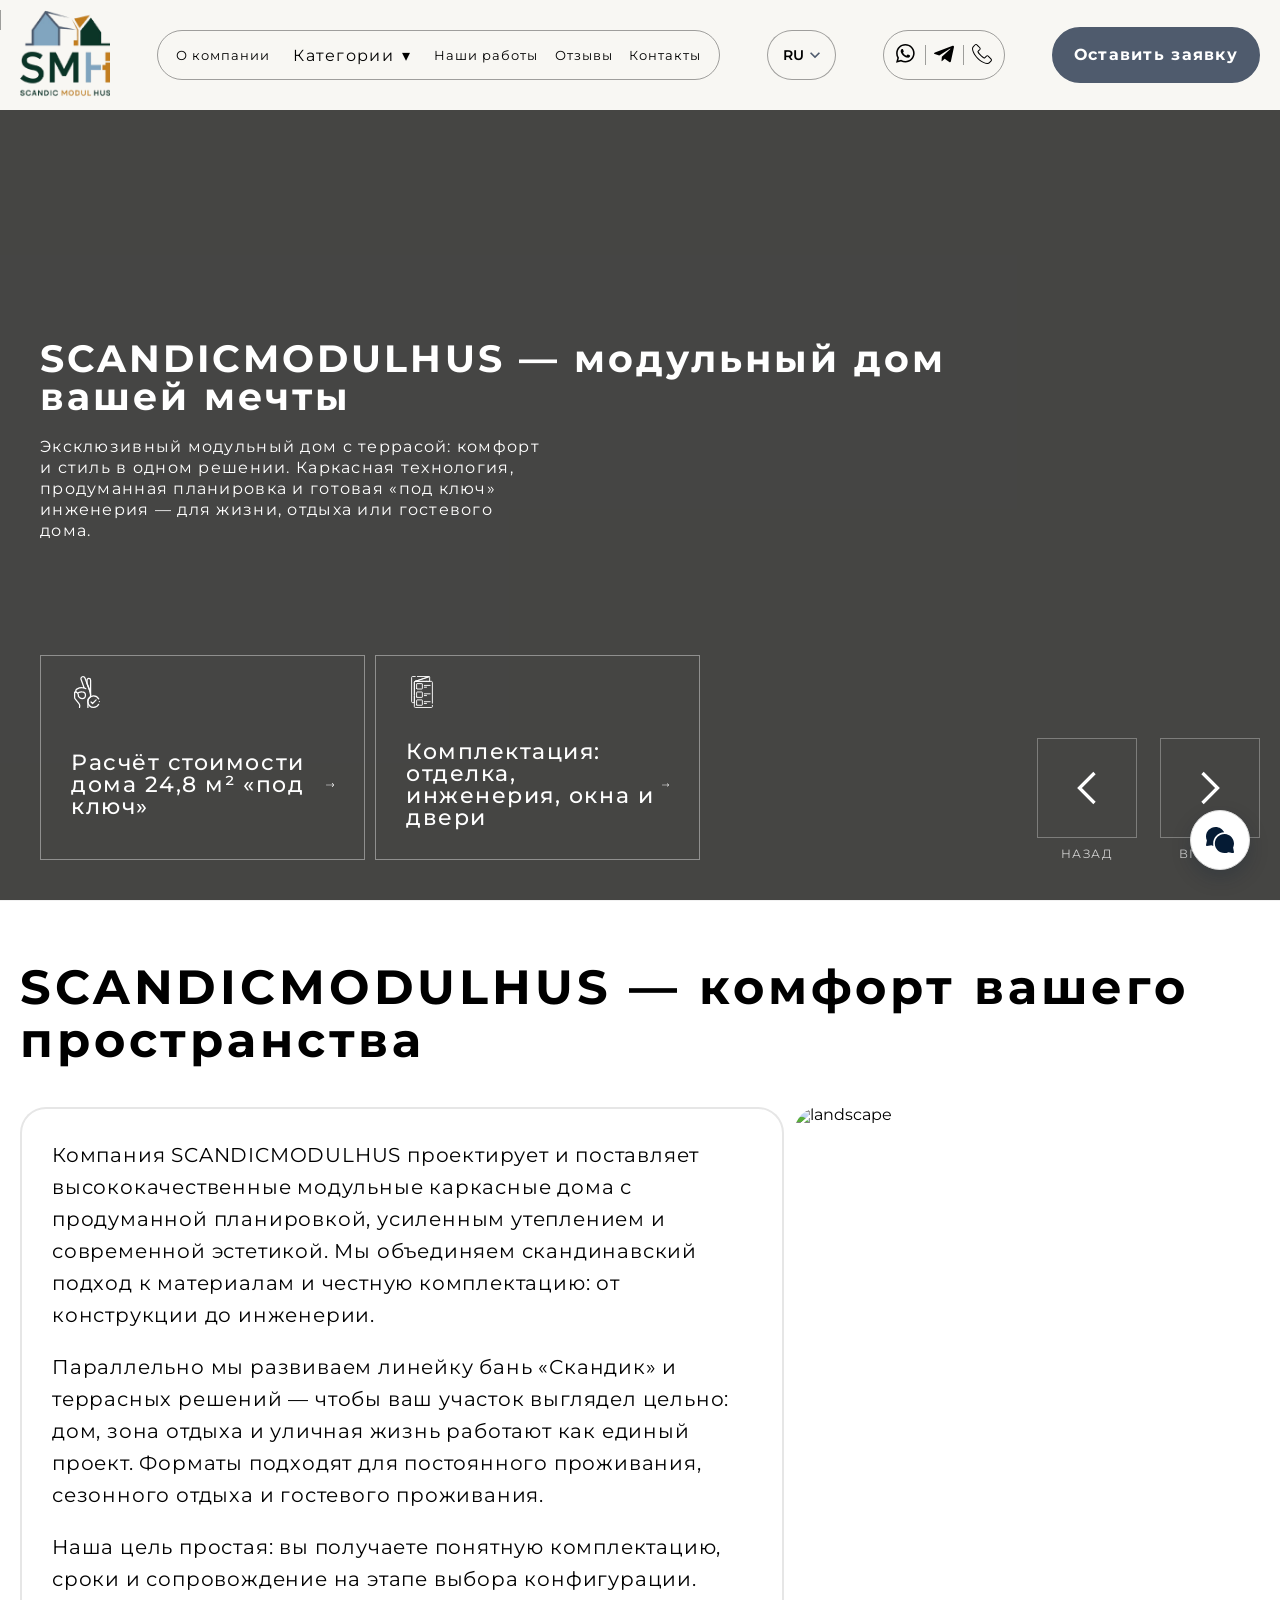
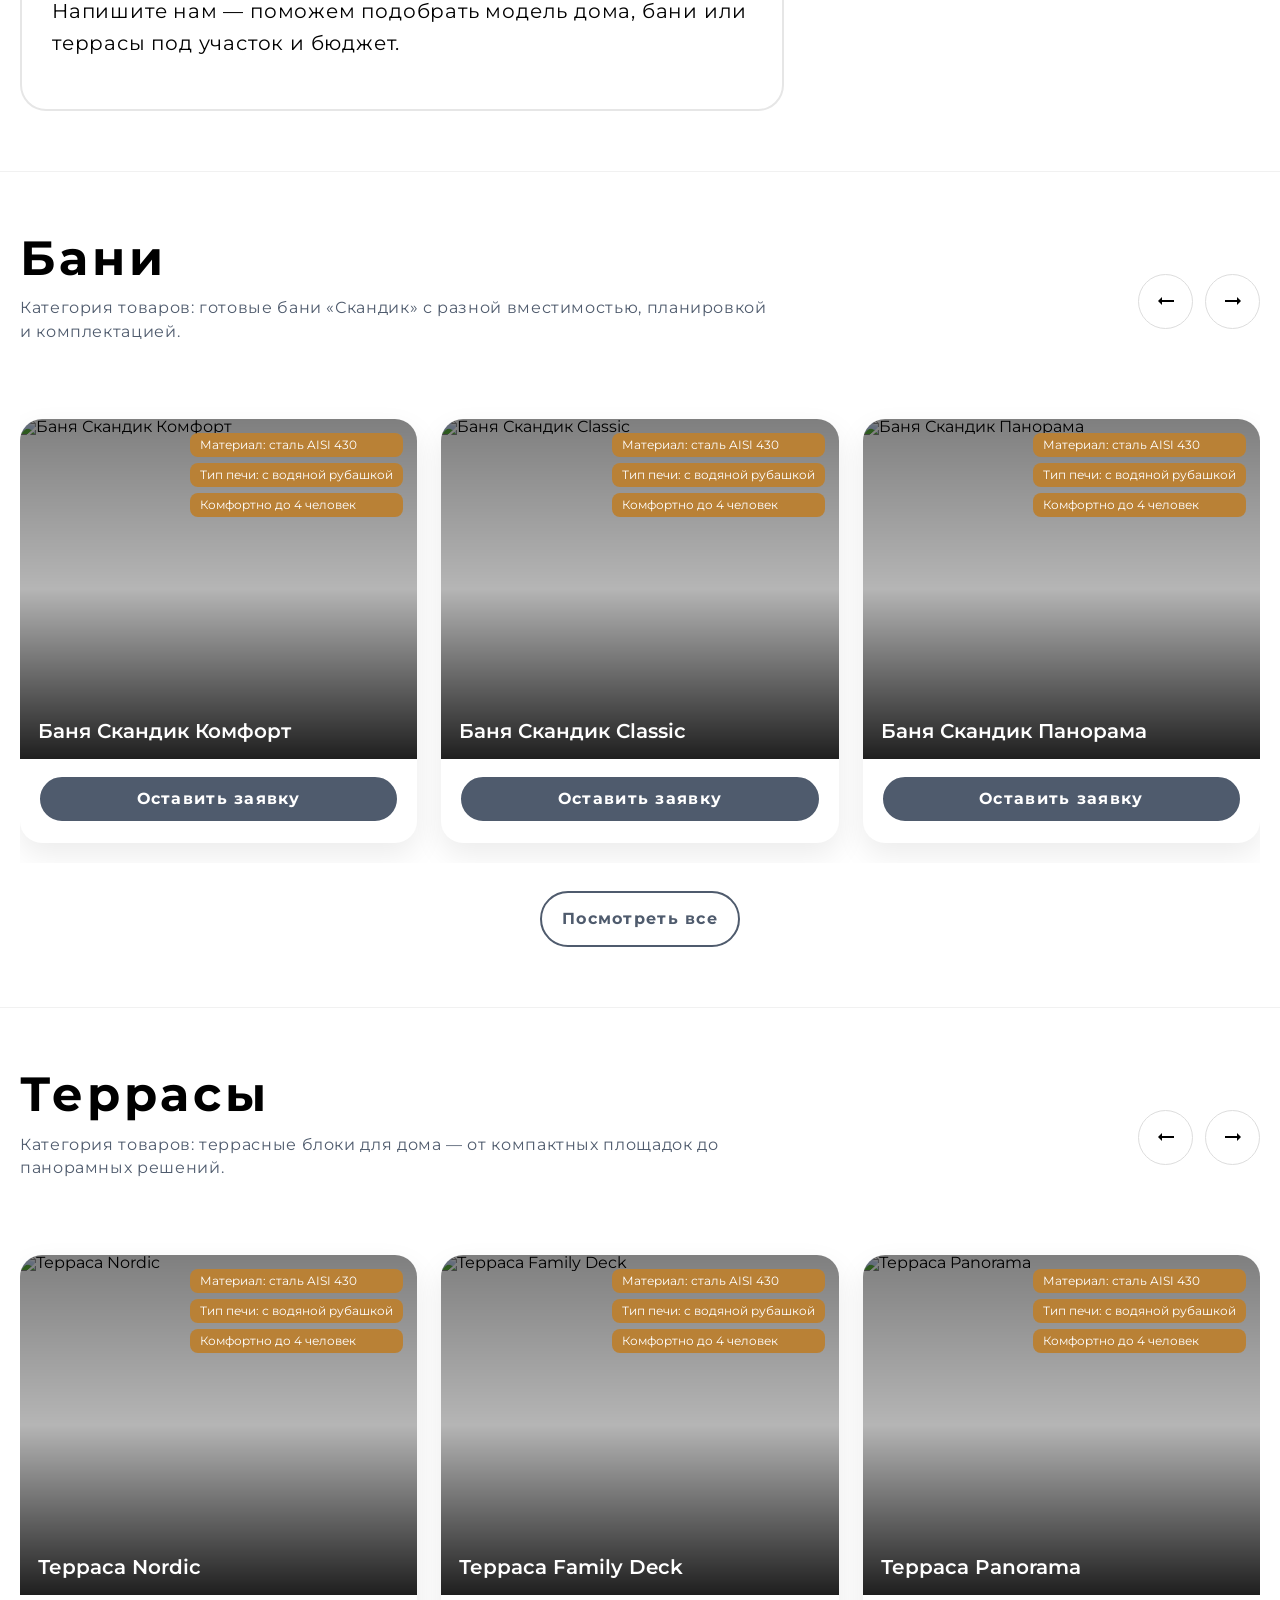
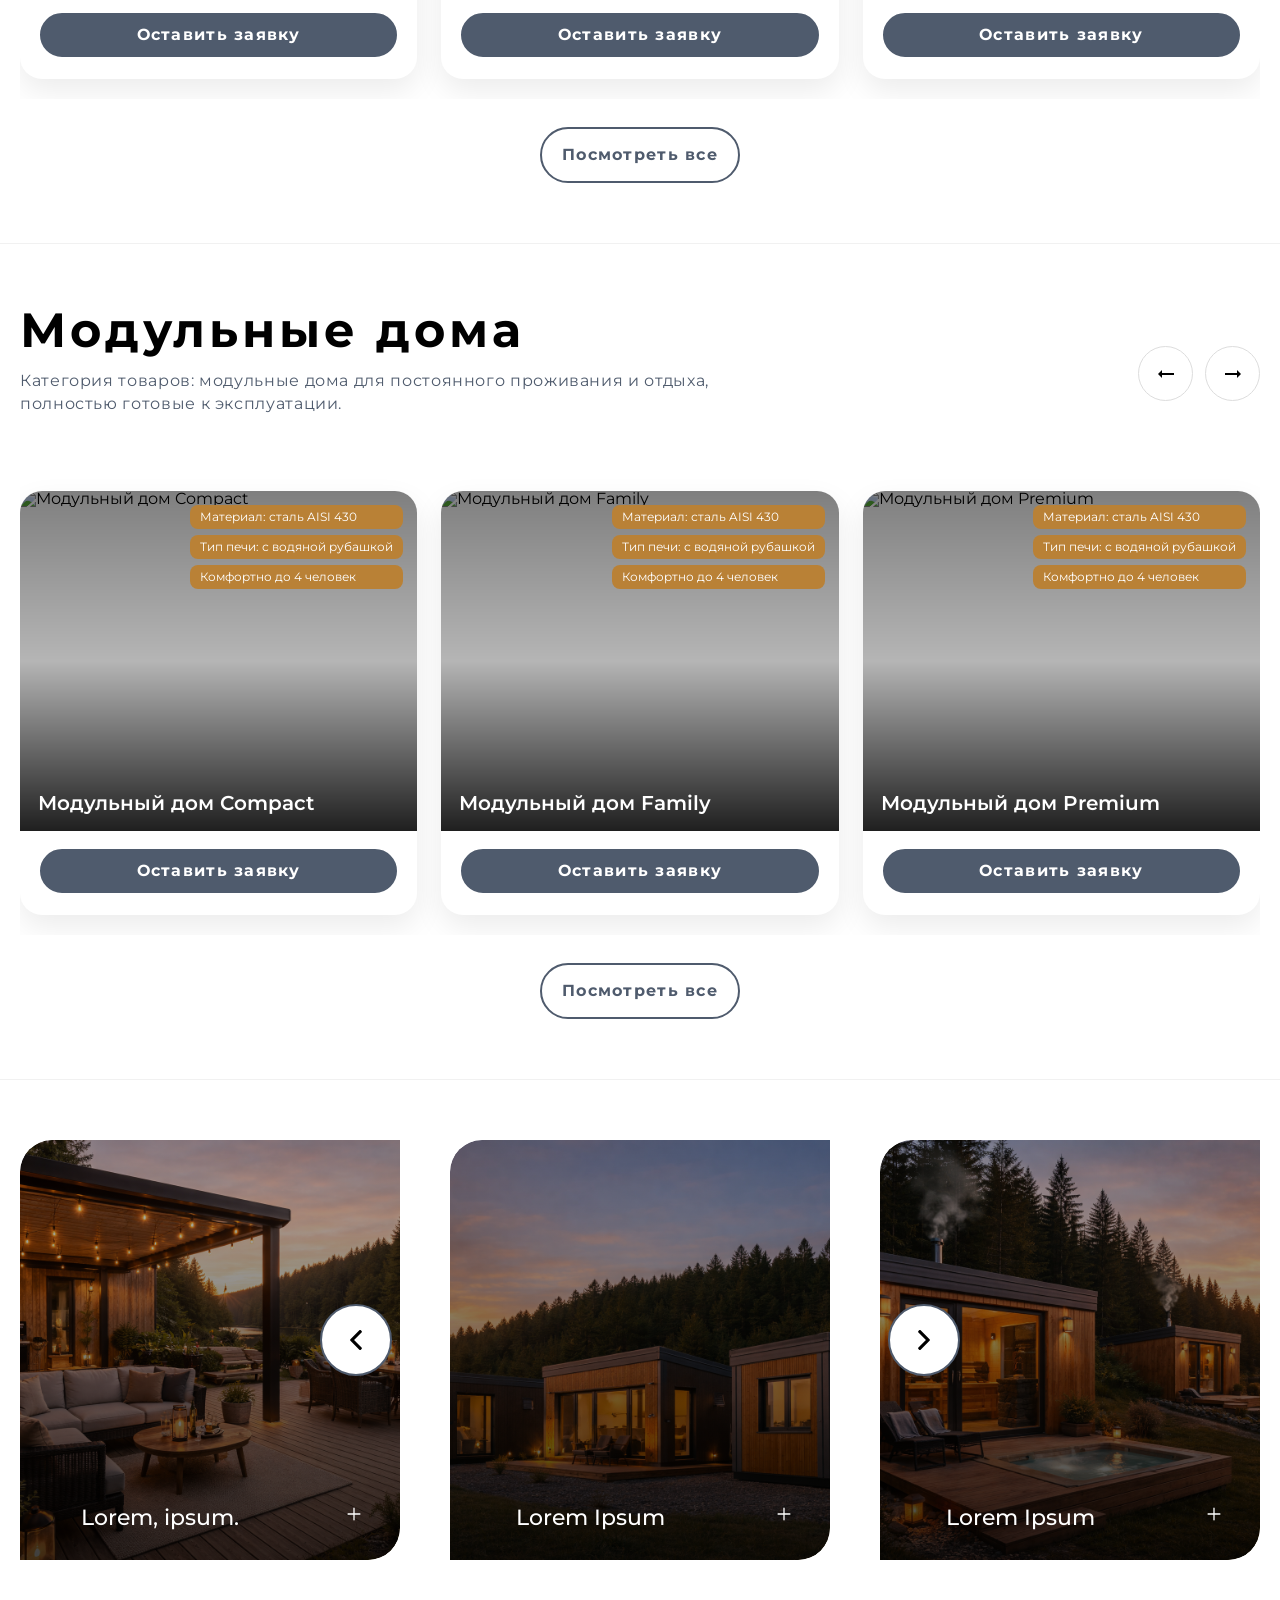
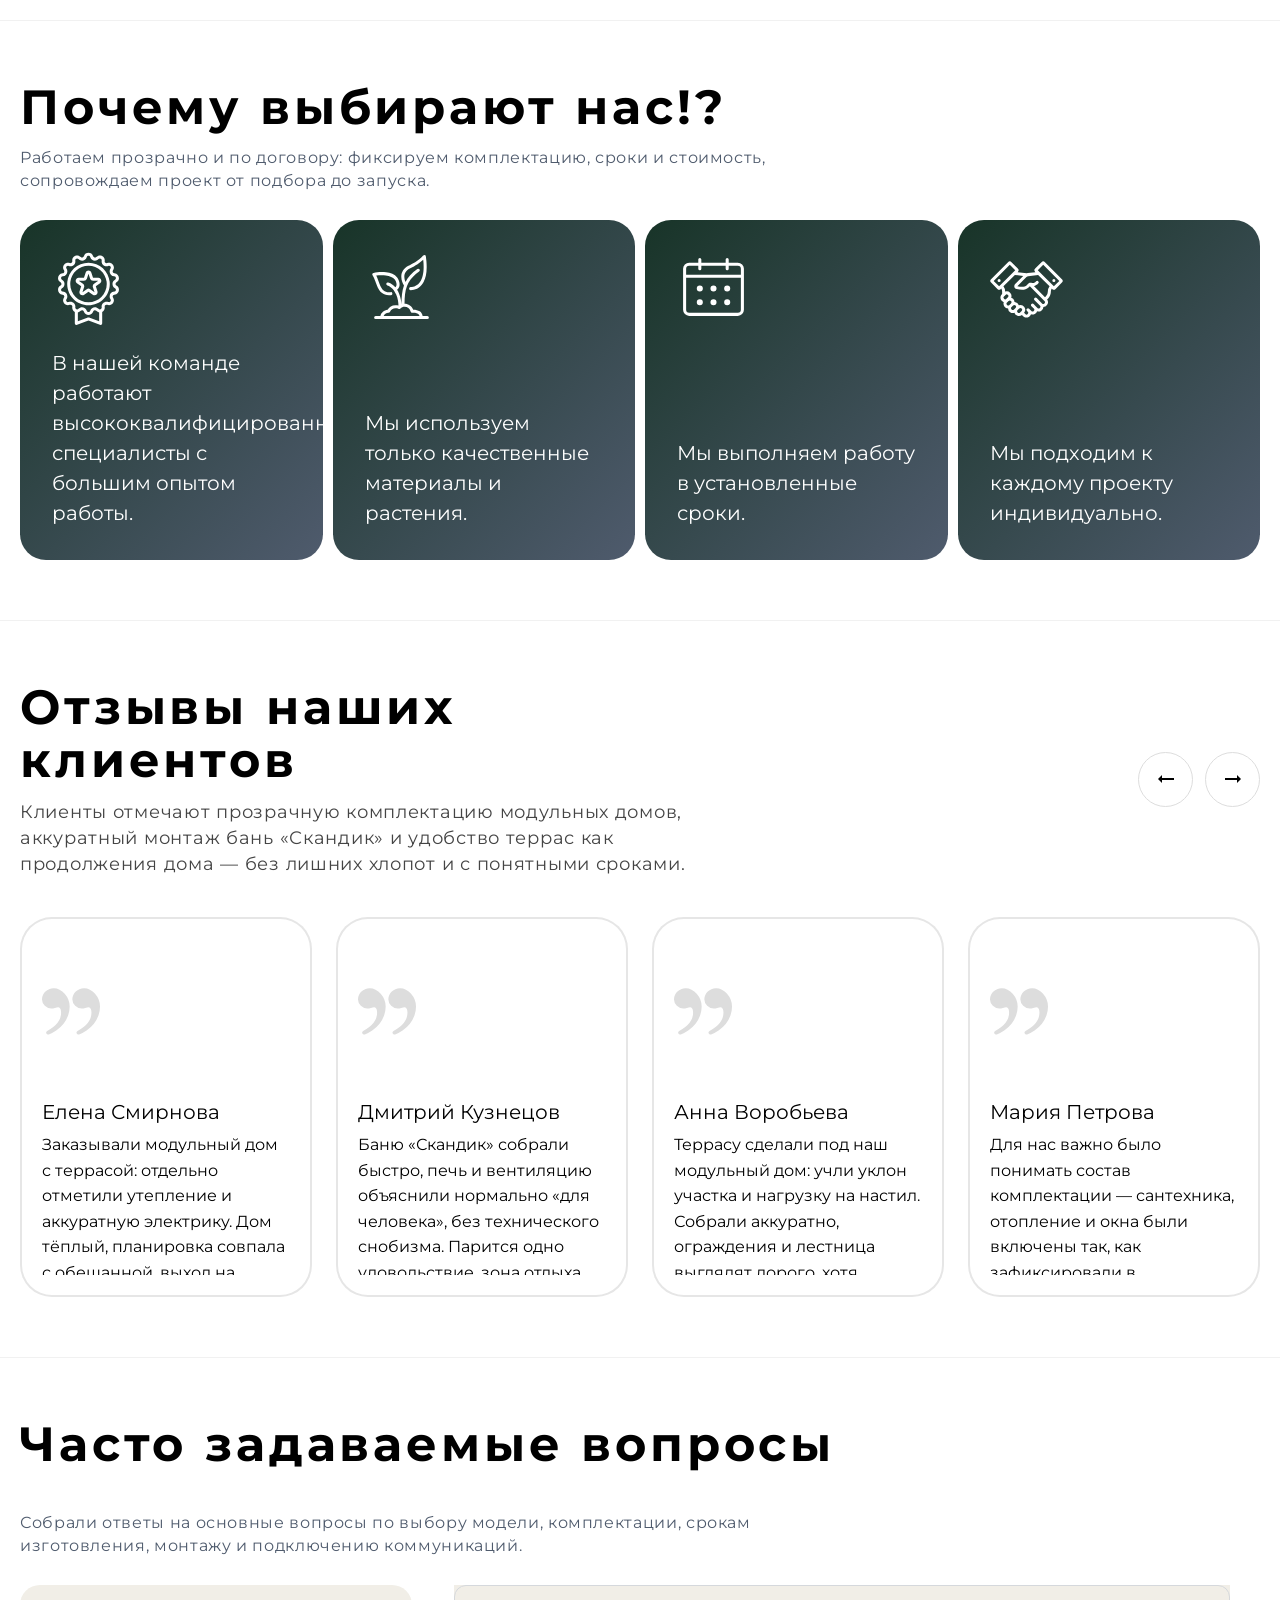
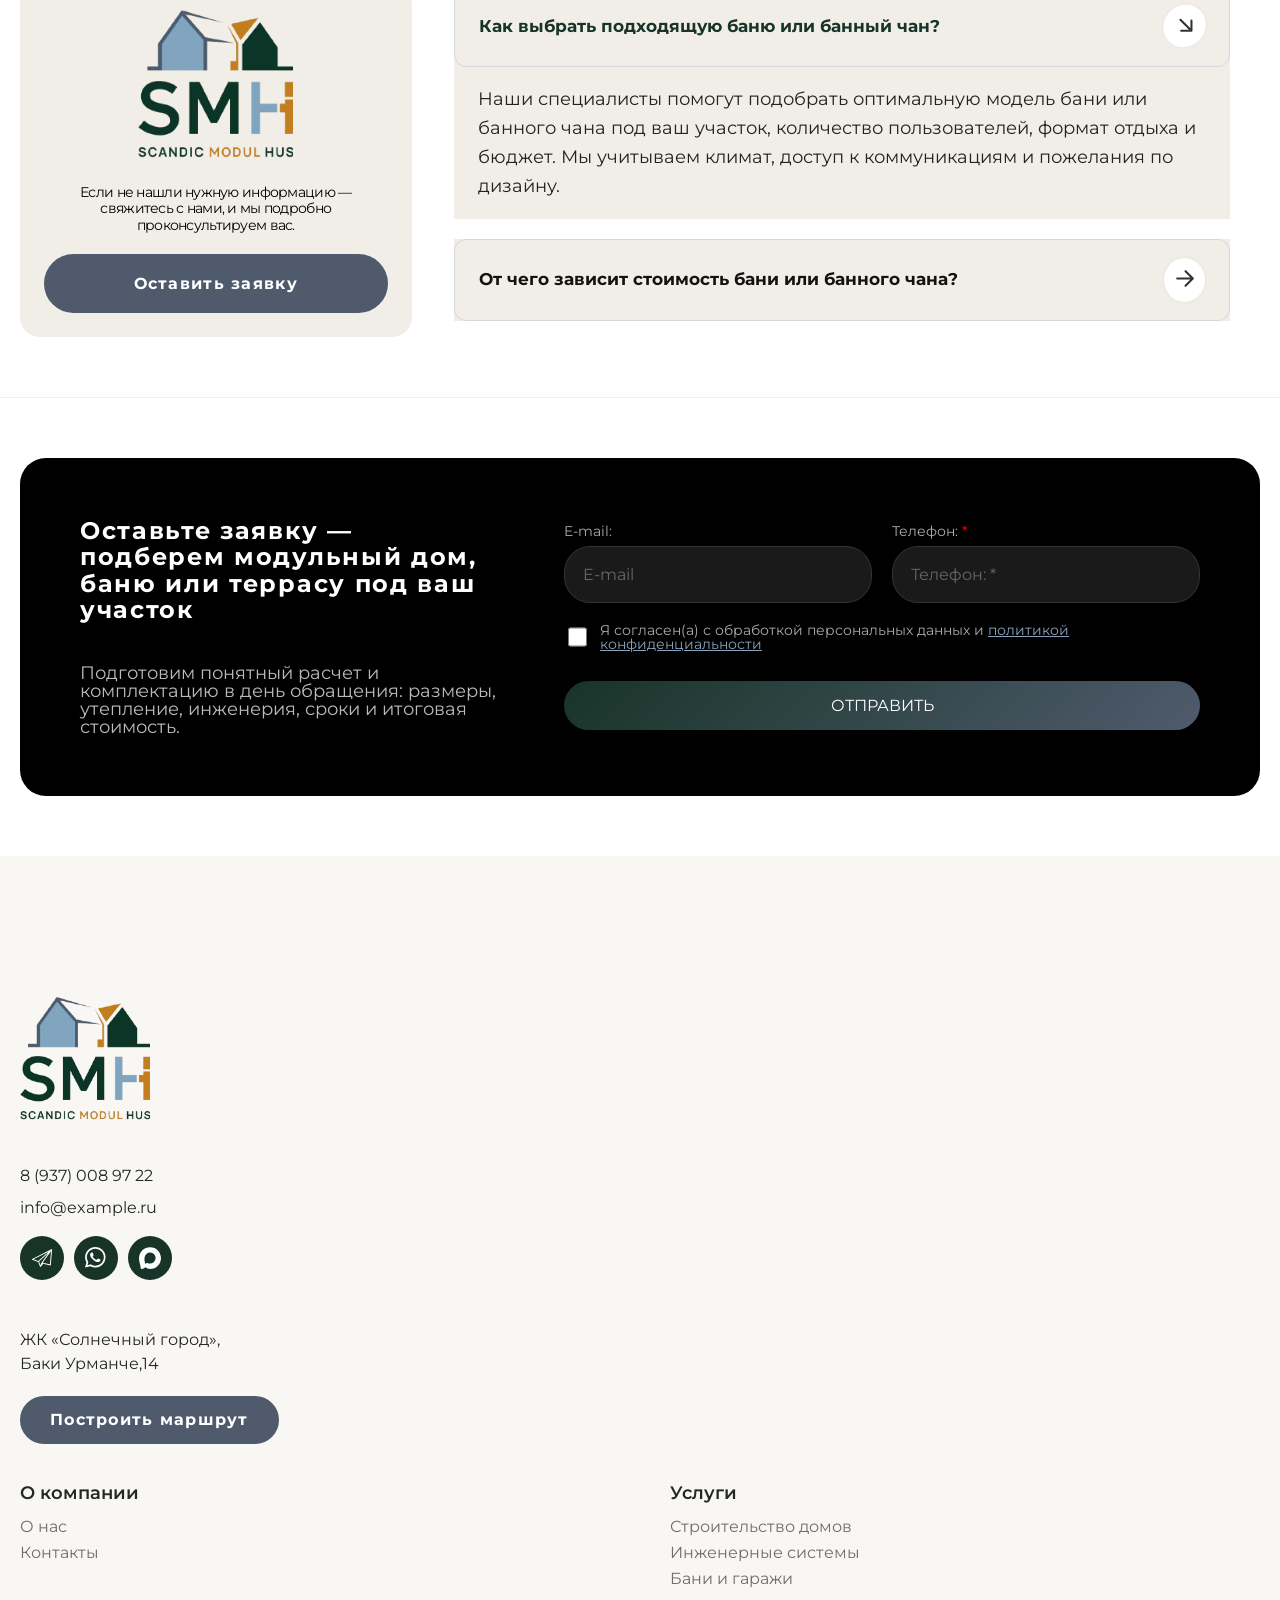
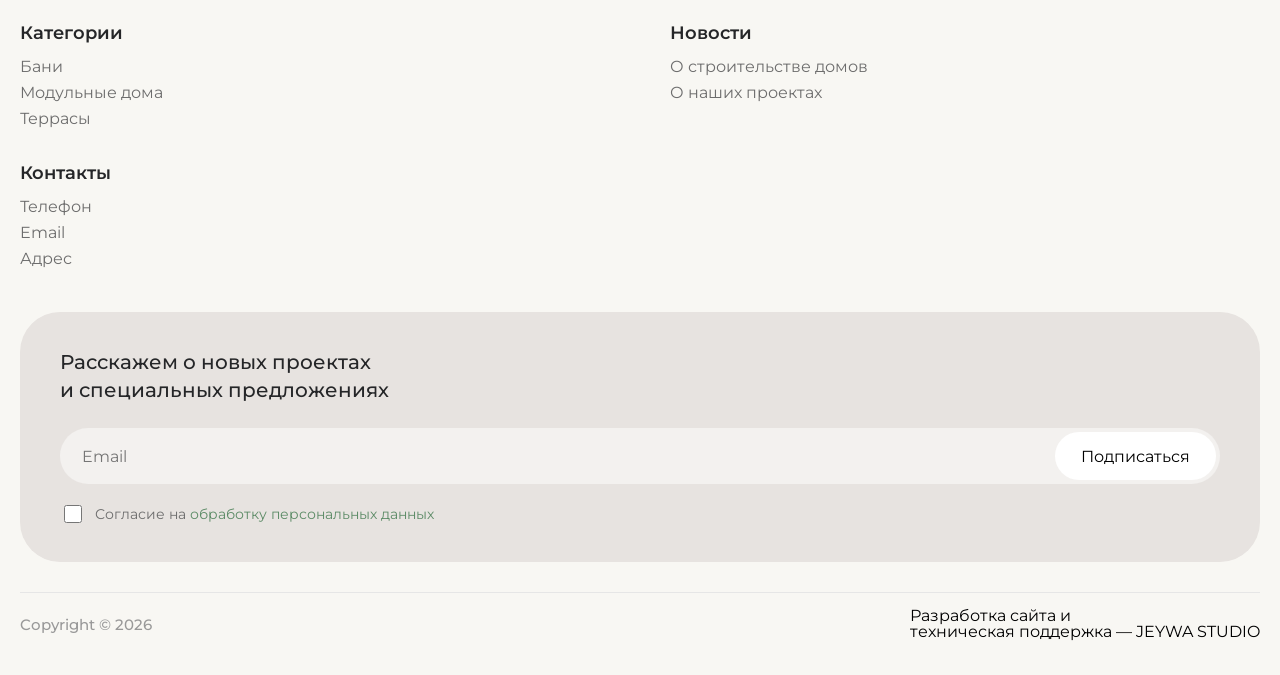
==== commit 470db8c4: "new" ====
--- a/index.html
+++ b/index.html
@@ -1,5 +1,5 @@
 <!doctype html>
-<html lang="en">
+<html lang="ru">
   <head>
     <meta charset="UTF-8" />
     <meta name="viewport" content="width=device-width, initial-scale=1.0" />
@@ -33,6 +33,139 @@
     <title>Scandic Modul Hus</title>
   </head>
   <body>
+    <div class="sticky_icon_wrapper">
+      <div id="main-div">
+        <div id="main-button" class="wave">
+          <svg
+            class="icon-mail"
+            xmlns="http://www.w3.org/2000/svg"
+            version="1.1"
+            xmlns:xlink="http://www.w3.org/1999/xlink"
+            width="28"
+            height="28"
+            x="0"
+            y="0"
+            viewBox="0 0 512.012 512.012"
+            style="enable-background: new 0 0 512 512"
+            xml:space="preserve"
+          >
+            <g>
+              <path
+                d="M333.201 115.038c-28.905-59.021-89.37-98.042-157.193-98.042-97.047 0-176 78.505-176 175 0 26.224 5.63 51.359 16.742 74.794L.299 349.055c-2.094 10.472 7.144 19.728 17.618 17.656l83.279-16.465a172.546 172.546 0 0 0 34.732 12.151c-26.717-126.541 69.199-245.321 197.273-247.359z"
+                fill="#051b34"
+              ></path>
+              <path
+                d="M495.266 394.79a174.485 174.485 0 0 0 7.511-18.514h-.549c37.448-109.917-41.305-225.441-157.567-231.066l-.005-.018c-100.036-4.61-183.148 75.486-183.148 174.804 0 96.414 78.361 174.857 174.743 174.997 26.143-.035 51.201-5.663 74.568-16.747 91.207 18.032 84.094 16.75 86.189 16.75 9.479 0 16.56-8.686 14.709-17.941z"
+                fill="#051b34"
+              ></path>
+            </g>
+          </svg>
+
+          <svg
+            class="icon-close"
+            xmlns="http://www.w3.org/2000/svg"
+            version="1.1"
+            xmlns:xlink="http://www.w3.org/1999/xlink"
+            width="20"
+            height="20"
+            x="0"
+            y="0"
+            viewBox="0 0 320.591 320.591"
+            style="enable-background: new 0 0 512 512"
+            xml:space="preserve"
+          >
+            <g>
+              <path
+                d="M30.391 318.583a30.37 30.37 0 0 1-21.56-7.288c-11.774-11.844-11.774-30.973 0-42.817L266.643 10.665c12.246-11.459 31.462-10.822 42.921 1.424 10.362 11.074 10.966 28.095 1.414 39.875L51.647 311.295a30.366 30.366 0 0 1-21.256 7.288z"
+                fill="#333"
+                opacity="1"
+                data-original="#2e5085"
+                class=""
+              ></path>
+              <path
+                d="M287.9 318.583a30.37 30.37 0 0 1-21.257-8.806L8.83 51.963C-2.078 39.225-.595 20.055 12.143 9.146c11.369-9.736 28.136-9.736 39.504 0l259.331 257.813c12.243 11.462 12.876 30.679 1.414 42.922-.456.487-.927.958-1.414 1.414a30.368 30.368 0 0 1-23.078 7.288z"
+                fill="#333"
+                opacity="1"
+                data-original="#2e5085"
+                class=""
+              ></path>
+            </g>
+          </svg>
+        </div>
+        <button
+          type="button"
+          id="wrapperdown"
+          class="onlineregistration modalBtn"
+          data-btn="1"
+        >
+          Заказать звонок
+        </button>
+        <a
+          class="wrappericon"
+          href=""
+          id="wrapper_whatsapp"
+          target="_blank"
+          title="whatsapp"
+        >
+          <svg
+            xmlns="http://www.w3.org/2000/svg"
+            version="1.1"
+            x="0"
+            y="0"
+            width="24"
+            height="24"
+            viewBox="0 0 682 682.667"
+          >
+            <g>
+              <path
+                fill-rule="evenodd"
+                d="M544.387 93.008C484.512 33.063 404.883.035 320.05 0 145.246 0 2.98 142.262 2.91 317.113c-.024 55.895 14.577 110.457 42.331 158.551L.25 640l168.121-44.102c46.324 25.27 98.477 38.586 151.55 38.602h.134c174.785 0 317.066-142.273 317.132-317.133.036-84.742-32.921-164.418-92.8-224.36zM320.05 580.94h-.11c-47.296-.02-93.683-12.73-134.16-36.742l-9.62-5.715-99.766 26.172 26.628-97.27-6.27-9.972c-26.386-41.969-40.32-90.476-40.296-140.281.055-145.332 118.305-263.57 263.7-263.57 70.406.023 136.59 27.476 186.355 77.3s77.156 116.051 77.133 186.485C583.582 462.69 465.34 580.94 320.05 580.94zm144.586-197.418c-7.922-3.968-46.883-23.132-54.149-25.78-7.258-2.645-12.547-3.962-17.824 3.968-5.285 7.93-20.469 25.781-25.094 31.066-4.625 5.29-9.242 5.953-17.168 1.985-7.925-3.965-33.457-12.336-63.726-39.332-23.555-21.012-39.457-46.961-44.082-54.89-4.617-7.938-.04-11.813 3.476-16.173 8.578-10.652 17.168-21.82 19.809-27.105 2.644-5.29 1.32-9.918-.664-13.883-1.977-3.965-17.824-42.969-24.426-58.84-6.437-15.445-12.965-13.36-17.832-13.601-4.617-.231-9.902-.278-15.187-.278-5.282 0-13.868 1.98-21.133 9.918-7.262 7.934-27.73 27.102-27.73 66.106s28.394 76.683 32.355 81.972c3.96 5.29 55.879 85.328 135.367 119.649 18.906 8.172 33.664 13.043 45.176 16.695 18.984 6.031 36.254 5.18 49.91 3.14 15.226-2.277 46.879-19.171 53.488-37.68 6.602-18.51 6.602-34.374 4.617-37.683-1.976-3.304-7.261-5.285-15.183-9.254zm0 0"
+                fill="white"
+              ></path>
+            </g>
+          </svg>
+        </a>
+        <a
+          class="wrappericon wrapper_icon_messenger"
+          href="#"
+          id="wrapper_messenger"
+          target="_blank"
+          title="mesenger"
+        >
+          <img
+            src="/assests/img/max-mesenger.png"
+            loading="lazy"
+            width="55"
+            height="55"
+            alt="mesenger"
+          />
+        </a>
+        <a
+          class="wrappericon"
+          href=""
+          id="wrappertg"
+          target="_blank"
+          title="Telegram"
+        >
+          <svg
+            xmlns="http://www.w3.org/2000/svg"
+            version="1.1"
+            width="27"
+            height="27"
+            x="0"
+            y="0"
+            viewBox="0 0 24 24"
+          >
+            <g>
+              <path
+                d="m9.417 15.181-.397 5.584c.568 0 .814-.244 1.109-.537l2.663-2.545 5.518 4.041c1.012.564 1.725.267 1.998-.931L23.93 3.821l.001-.001c.321-1.496-.541-2.081-1.527-1.714l-21.29 8.151c-1.453.564-1.431 1.374-.247 1.741l5.443 1.693L18.953 5.78c.595-.394 1.136-.176.691.218z"
+                fill="#fff"
+              ></path>
+            </g>
+          </svg>
+        </a>
+      </div>
+    </div>
     <div class="modal" id="contact-modal">
       <div class="modal-overlay"></div>
 
@@ -65,14 +198,23 @@
           <a href="/" class="logo">
             <img src="/assests/img/smhlogo2.webp" alt="" />
           </a>
-          <div class="menu__items">
-            <li><a href="#about">О нас</a></li>
-            <li><a href="#services">Услуги</a></li>
-            <li><a href="#portfoly">Портфолио</a></li>
-            <li><a href="#catalog">Каталог</a></li>
+          <ul class="menu__items">
+            <li><a href="#about">О компании</a></li>
+            <li class="menu-dropdown">
+              <button type="button" class="menu-dropdown__toggle">
+                Категории
+                <span>▾</span>
+              </button>
+              <ul class="menu-dropdown__list">
+                <li><a href="#catalog">Бани</a></li>
+                <li><a href="#catalog-modular">Модульные дома</a></li>
+                <li><a href="#catalog-terraces">Террасы</a></li>
+              </ul>
+            </li>
+            <li><a href="#gallery">Наши работы</a></li>
             <li><a href="#reviews">Отзывы</a></li>
-            <li><a href="#faq">FAQ</a></li>
-          </div>
+            <li><a href="#contact">Контакты</a></li>
+          </ul>
           <div class="header-lang">
             <div class="header-lang__current" type="button">
               <span>RU</span>
@@ -235,13 +377,21 @@
           </svg>
         </div>
         <ul class="header__links">
-          <li><a href="#about" class="menu__link">О нас</a></li>
-          <li><a href="#services" class="menu__link">Услуги </a></li>
-          <li><a href="#advantages" class="menu__link">Преимущества</a></li>
-          <li><a href="#portfoly" class="menu__link">Портфолио</a></li>
-          <li><a href="#catalog" class="menu__link">Каталог</a></li>
+          <li><a href="#about" class="menu__link">О компании</a></li>
+          <li><a href="#catalog" class="menu__link">Категория: Бани</a></li>
+          <li>
+            <a href="#catalog-modular" class="menu__link"
+              >Категория: Модульные дома</a
+            >
+          </li>
+          <li>
+            <a href="#catalog-terraces" class="menu__link"
+              >Категория: Террасы</a
+            >
+          </li>
+          <li><a href="#gallery" class="menu__link">Наши работы</a></li>
           <li><a href="#reviews" class="menu__link">Отзывы</a></li>
-          <li><a href="#faq" class="menu__link">FAQ</a></li>
+          <li><a href="#contact" class="menu__link">Контакты</a></li>
         </ul>
         <div class="social__icons">
           <a href="" target="_blank">
@@ -332,16 +482,221 @@
             <div class="swiper-slide hero-slide" id="hero-slide1">
               <div class="container">
                 <div class="hero-content">
-                  <h1>
-                    Современные модульные дома для комфортной жизни вашей семьи
-                  </h1>
+                  <h1>SCANDICMODULHUS — модульный дом вашей мечты</h1>
                   <p>
-                    Мы проектируем и строим современные модульные каркасные дома
-                    для комфортной жизни круглый год - надежные, теплые и
-                    продуманные до каждой детали.
+                    Эксклюзивный модульный дом с террасой: комфорт и стиль в
+                    одном решении. Каркасная технология, продуманная планировка
+                    и готовая «под ключ» инженерия — для жизни, отдыха или
+                    гостевого дома.
                   </p>
-                  <a href="#" class="hero-link"
-                    >Узнать больше
+                </div>
+              </div>
+            </div>
+            <div class="swiper-slide hero-slide" id="hero-slide2">
+              <div class="container">
+                <div class="hero-content">
+                  <h1>Бани Скандик — тепло, пар и уют круглый год</h1>
+                  <p>
+                    Надёжные бани в скандинавской эстетике: думайте о отдыхе, а
+                    мы позаботимся о материалах, печи и удобной планировке под
+                    ваш формат — от компактной модели до family-версии.
+                  </p>
+                </div>
+              </div>
+            </div>
+            <div class="swiper-slide hero-slide" id="hero-slide3">
+              <div class="container">
+                <div class="hero-content">
+                  <h1>Террасы — продолжение дома на свежем воздухе</h1>
+                  <p>
+                    Проектируем террасы под ваш модульный дом и ландшафт:
+                    долговечные материалы, устойчивое основание и зонирование
+                    под обед, отдых и панорамный вид.
+                  </p>
+                </div>
+              </div>
+            </div>
+          </div>
+        </div>
+        <div class="hero-actions">
+          <div class="container">
+            <div class="hero-actions-group" data-hero-actions="0">
+              <div class="hero-actions-grid">
+                <a class="hero-action-card" data-open-modal="contact-modal">
+                  <span class="hero-action-icon">
+                    <svg
+                      xmlns="http://www.w3.org/2000/svg"
+                      version="1.1"
+                      xmlns:xlink="http://www.w3.org/1999/xlink"
+                      width="32"
+                      height="32"
+                      x="0"
+                      y="0"
+                      viewBox="0 0 682.667 682.667"
+                      style="enable-background: new 0 0 512 512"
+                      xml:space="preserve"
+                      class=""
+                    >
+                      <g>
+                        <defs>
+                          <clipPath id="a" clipPathUnits="userSpaceOnUse">
+                            <path
+                              d="M0 512h512V0H0Z"
+                              fill="#ffffff"
+                              opacity="1"
+                              data-original="#000000"
+                              class=""
+                            ></path>
+                          </clipPath>
+                        </defs>
+                        <g
+                          clip-path="url(#a)"
+                          transform="matrix(1.33333 0 0 -1.33333 0 682.667)"
+                        >
+                          <path
+                            d="m0 0 2.653 20.543C4.408 33.159.347 48.488-9.248 60.679l-54.154 67.406a48.121 48.121 0 0 0-14.946 34.853v80.626h10.216c8.814 0 17.094-2.269 24.284-6.252 15.45-8.552 25.917-25.03 25.917-43.949v-16.599l23.306-22.499c10.095-9.752 23.366-13.463 37.394-13.463 29.84 1.271 50.716 23.507 52.209 53.862 0 31.454-25.142 53.933-54.579 53.933-18.475 1.22-37.374-1.624-53.439-11.094-10.275-5.838-21.762-5.193-30.808-.191-9.469 5.234-16.277 15.238-16.277 27.582.384 11.98 5.688 21.106 15.894 27.39 25.645 13.301 52.682 23.315 81.958 22.438 12.232 0 22.287-.928 36.657-4.75L25.232 447.244c-6.595 17.638 2.813 37.222 20.704 43.092A32.997 32.997 0 0 0 56.283 492c13.452 0 26.048-8.259 31.02-21.521l32.836-87.565 36.456-97.246c9.411-23.706 20.522-55.38 20.522-82.281v-2.632a174.77 174.77 0 0 0-2.844-31.403c-25-16.509-41.499-44.857-41.499-77.067 0-5.295.444-10.489 1.311-15.541l-.009-.01V0"
+                            style="
+                              stroke-width: 20;
+                              stroke-linecap: round;
+                              stroke-linejoin: round;
+                              stroke-miterlimit: 10;
+                              stroke-dasharray: none;
+                              stroke-opacity: 1;
+                            "
+                            transform="translate(136.503 10)"
+                            fill="none"
+                            stroke="#ffffff"
+                            stroke-width="20"
+                            stroke-linecap="round"
+                            stroke-linejoin="round"
+                            stroke-miterlimit="10"
+                            stroke-dasharray="none"
+                            stroke-opacity=""
+                            data-original="#000000"
+                            class=""
+                            opacity="1"
+                          ></path>
+                          <path
+                            d="M0 0v-50.962l36.458-97.249s20.519-48.067 20.519-82.265V0c0 15.733-12.755 28.488-28.489 28.488C12.755 28.488 0 15.733 0 0Z"
+                            style="
+                              stroke-width: 20;
+                              stroke-linecap: round;
+                              stroke-linejoin: round;
+                              stroke-miterlimit: 10;
+                              stroke-dasharray: none;
+                              stroke-opacity: 1;
+                            "
+                            transform="translate(256.638 443.878)"
+                            fill="none"
+                            stroke="#ffffff"
+                            stroke-width="20"
+                            stroke-linecap="round"
+                            stroke-linejoin="round"
+                            stroke-miterlimit="10"
+                            stroke-dasharray="none"
+                            stroke-opacity=""
+                            data-original="#000000"
+                            class=""
+                            opacity="1"
+                          ></path>
+                          <path
+                            d="M0 0s15.78-4.155 26.949-11.416"
+                            style="
+                              stroke-width: 20;
+                              stroke-linecap: round;
+                              stroke-linejoin: round;
+                              stroke-miterlimit: 10;
+                              stroke-dasharray: none;
+                              stroke-opacity: 1;
+                            "
+                            transform="translate(210.887 319.966)"
+                            fill="none"
+                            stroke="#ffffff"
+                            stroke-width="20"
+                            stroke-linecap="round"
+                            stroke-linejoin="round"
+                            stroke-miterlimit="10"
+                            stroke-dasharray="none"
+                            stroke-opacity=""
+                            data-original="#000000"
+                            class=""
+                            opacity="1"
+                          ></path>
+                          <path
+                            d="M0 0c-15.501 29.181-46.2 49.056-81.546 49.056-50.967 0-92.284-41.317-92.284-92.284 0-50.966 41.317-92.283 92.284-92.283 35.291 0 65.951 19.813 81.475 48.92"
+                            style="
+                              stroke-width: 20;
+                              stroke-linecap: round;
+                              stroke-linejoin: round;
+                              stroke-miterlimit: 10;
+                              stroke-dasharray: none;
+                              stroke-opacity: 1;
+                            "
+                            transform="translate(443.107 145.511)"
+                            fill="none"
+                            stroke="#ffffff"
+                            stroke-width="20"
+                            stroke-linecap="round"
+                            stroke-linejoin="round"
+                            stroke-miterlimit="10"
+                            stroke-dasharray="none"
+                            stroke-opacity=""
+                            data-original="#000000"
+                            class=""
+                            opacity="1"
+                          ></path>
+                          <path
+                            d="m0 0 24.134-24.134L81.38 33.112"
+                            style="
+                              stroke-width: 20;
+                              stroke-linecap: round;
+                              stroke-linejoin: round;
+                              stroke-miterlimit: 10;
+                              stroke-dasharray: none;
+                              stroke-opacity: 1;
+                            "
+                            transform="translate(320.844 96.552)"
+                            fill="none"
+                            stroke="#ffffff"
+                            stroke-width="20"
+                            stroke-linecap="round"
+                            stroke-linejoin="round"
+                            stroke-miterlimit="10"
+                            stroke-dasharray="none"
+                            stroke-opacity=""
+                            data-original="#000000"
+                            class=""
+                            opacity="1"
+                          ></path>
+                          <path
+                            d="M0 0v0"
+                            style="
+                              stroke-width: 20;
+                              stroke-linecap: round;
+                              stroke-linejoin: round;
+                              stroke-miterlimit: 10;
+                              stroke-dasharray: none;
+                              stroke-opacity: 1;
+                            "
+                            transform="translate(453.844 102.284)"
+                            fill="none"
+                            stroke="#ffffff"
+                            stroke-width="20"
+                            stroke-linecap="round"
+                            stroke-linejoin="round"
+                            stroke-miterlimit="10"
+                            stroke-dasharray="none"
+                            stroke-opacity=""
+                            data-original="#000000"
+                            class=""
+                            opacity="1"
+                          ></path>
+                        </g>
+                      </g>
+                    </svg>
+                  </span>
+                  <span class="hero-action-text"
+                    >Расчёт стоимости дома 24,8 м² «под ключ»
                     <svg
                       xmlns="http://www.w3.org/2000/svg"
                       version="1.1"
@@ -365,582 +720,544 @@
                         ></path>
                       </g>
                     </svg>
-                  </a>
-                </div>
-              </div>
-            </div>
-          </div>
-        </div>
-        <div class="hero-actions">
-          <div class="container">
-            <div class="hero-actions-grid">
-              <a class="hero-action-card" data-open-modal="contact-modal">
-                <span class="hero-action-icon">
-                  <svg
-                    xmlns="http://www.w3.org/2000/svg"
-                    version="1.1"
-                    xmlns:xlink="http://www.w3.org/1999/xlink"
-                    width="32"
-                    height="32"
-                    x="0"
-                    y="0"
-                    viewBox="0 0 682.667 682.667"
-                    style="enable-background: new 0 0 512 512"
-                    xml:space="preserve"
-                    class=""
-                  >
-                    <g>
-                      <defs>
-                        <clipPath id="a" clipPathUnits="userSpaceOnUse">
+                  </span>
+                </a>
+
+                <a class="hero-action-card" data-open-modal="contact-modal">
+                  <span class="hero-action-icon">
+                    <svg
+                      xmlns="http://www.w3.org/2000/svg"
+                      version="1.1"
+                      xmlns:xlink="http://www.w3.org/1999/xlink"
+                      width="32"
+                      height="32"
+                      x="0"
+                      y="0"
+                      viewBox="0 0 682.667 682.667"
+                      style="enable-background: new 0 0 512 512"
+                      xml:space="preserve"
+                      class=""
+                    >
+                      <g>
+                        <defs>
+                          <clipPath id="a" clipPathUnits="userSpaceOnUse">
+                            <path
+                              d="M0 512h512V0H0Z"
+                              fill="#ffffff"
+                              opacity="1"
+                              data-original="#000000"
+                            ></path>
+                          </clipPath>
+                        </defs>
+                        <g
+                          clip-path="url(#a)"
+                          transform="matrix(1.33333 0 0 -1.33333 0 682.667)"
+                        >
                           <path
-                            d="M0 512h512V0H0Z"
-                            fill="#ffffff"
+                            d="M0 0h-258.446c-8.283 0-14.997 6.714-14.997 14.997v388.634c0 8.282 6.714 14.996 14.997 14.996H0c8.283 0 14.997-6.714 14.997-14.996V14.997C14.997 6.714 8.283 0 0 0Z"
+                            style="
+                              stroke-width: 15;
+                              stroke-linecap: round;
+                              stroke-linejoin: round;
+                              stroke-miterlimit: 10;
+                              stroke-dasharray: 434, 35, 400, 0;
+                              stroke-dashoffset: 0;
+                              stroke-opacity: 1;
+                            "
+                            transform="translate(407.118 7.5)"
+                            fill="none"
+                            stroke="#ffffff"
+                            stroke-width="15"
+                            stroke-linecap="round"
+                            stroke-linejoin="round"
+                            stroke-miterlimit="10"
+                            stroke-dasharray="434, 35, 400, 0"
+                            stroke-dashoffset="0"
+                            stroke-opacity=""
+                            data-original="#000000"
                             opacity="1"
-                            data-original="#000000"
                             class=""
                           ></path>
-                        </clipPath>
-                      </defs>
-                      <g
-                        clip-path="url(#a)"
-                        transform="matrix(1.33333 0 0 -1.33333 0 682.667)"
-                      >
+                          <path
+                            d="M0 0c1.066.24 2.17.378 3.309.378h229.653v63.375c0 3.677-1.328 7.04-3.524 9.649z"
+                            style="
+                              stroke-width: 15;
+                              stroke-linecap: round;
+                              stroke-linejoin: round;
+                              stroke-miterlimit: 10;
+                              stroke-dasharray: none;
+                              stroke-opacity: 1;
+                            "
+                            transform="translate(145.363 425.75)"
+                            fill="none"
+                            stroke="#ffffff"
+                            stroke-width="15"
+                            stroke-linecap="round"
+                            stroke-linejoin="round"
+                            stroke-miterlimit="10"
+                            stroke-dasharray="none"
+                            stroke-opacity=""
+                            data-original="#000000"
+                            opacity="1"
+                            class=""
+                          ></path>
+                          <path
+                            d="M0 0v72.461a7 7 0 0 0 7 7h78.169a7 7 0 0 0 7-7V0a7 7 0 0 0-7-7H7a7 7 0 0 0-7 7Z"
+                            style="
+                              stroke-width: 15;
+                              stroke-linecap: round;
+                              stroke-linejoin: round;
+                              stroke-miterlimit: 10;
+                              stroke-dasharray: none;
+                              stroke-opacity: 1;
+                            "
+                            transform="translate(169.675 310.666)"
+                            fill="none"
+                            stroke="#ffffff"
+                            stroke-width="15"
+                            stroke-linecap="round"
+                            stroke-linejoin="round"
+                            stroke-miterlimit="10"
+                            stroke-dasharray="none"
+                            stroke-opacity=""
+                            data-original="#000000"
+                            opacity="1"
+                            class=""
+                          ></path>
+                          <path
+                            d="M0 0v72.461a7 7 0 0 0 7 7h78.169a7 7 0 0 0 7-7V0a7 7 0 0 0-7-7H7a7 7 0 0 0-7 7Z"
+                            style="
+                              stroke-width: 15;
+                              stroke-linecap: round;
+                              stroke-linejoin: round;
+                              stroke-miterlimit: 10;
+                              stroke-dasharray: none;
+                              stroke-opacity: 1;
+                            "
+                            transform="translate(169.675 50.5)"
+                            fill="none"
+                            stroke="#ffffff"
+                            stroke-width="15"
+                            stroke-linecap="round"
+                            stroke-linejoin="round"
+                            stroke-miterlimit="10"
+                            stroke-dasharray="none"
+                            stroke-opacity=""
+                            data-original="#000000"
+                            opacity="1"
+                            class=""
+                          ></path>
+                          <path
+                            d="M0 0v72.461a7 7 0 0 0 7 7h78.169a7 7 0 0 0 7-7V0a7 7 0 0 0-7-7H7a7 7 0 0 0-7 7Z"
+                            style="
+                              stroke-width: 15;
+                              stroke-linecap: round;
+                              stroke-linejoin: round;
+                              stroke-miterlimit: 10;
+                              stroke-dasharray: none;
+                              stroke-opacity: 1;
+                            "
+                            transform="translate(169.675 176.54)"
+                            fill="none"
+                            stroke="#ffffff"
+                            stroke-width="15"
+                            stroke-linecap="round"
+                            stroke-linejoin="round"
+                            stroke-miterlimit="10"
+                            stroke-dasharray="none"
+                            stroke-opacity=""
+                            data-original="#000000"
+                            opacity="1"
+                            class=""
+                          ></path>
+                          <path
+                            d="M0 0h92.681"
+                            style="
+                              stroke-width: 15;
+                              stroke-linecap: round;
+                              stroke-linejoin: round;
+                              stroke-miterlimit: 10;
+                              stroke-dasharray: none;
+                              stroke-opacity: 1;
+                            "
+                            transform="translate(293.434 361.07)"
+                            fill="none"
+                            stroke="#ffffff"
+                            stroke-width="15"
+                            stroke-linecap="round"
+                            stroke-linejoin="round"
+                            stroke-miterlimit="10"
+                            stroke-dasharray="none"
+                            stroke-opacity=""
+                            data-original="#000000"
+                            opacity="1"
+                            class=""
+                          ></path>
+                          <path
+                            d="M0 0h34.667"
+                            style="
+                              stroke-width: 15;
+                              stroke-linecap: round;
+                              stroke-linejoin: round;
+                              stroke-miterlimit: 10;
+                              stroke-dasharray: none;
+                              stroke-opacity: 1;
+                            "
+                            transform="translate(293.434 332.724)"
+                            fill="none"
+                            stroke="#ffffff"
+                            stroke-width="15"
+                            stroke-linecap="round"
+                            stroke-linejoin="round"
+                            stroke-miterlimit="10"
+                            stroke-dasharray="none"
+                            stroke-opacity=""
+                            data-original="#000000"
+                            opacity="1"
+                            class=""
+                          ></path>
+                          <path
+                            d="M0 0h92.681"
+                            style="
+                              stroke-width: 15;
+                              stroke-linecap: round;
+                              stroke-linejoin: round;
+                              stroke-miterlimit: 10;
+                              stroke-dasharray: none;
+                              stroke-opacity: 1;
+                            "
+                            transform="translate(293.434 226.943)"
+                            fill="none"
+                            stroke="#ffffff"
+                            stroke-width="15"
+                            stroke-linecap="round"
+                            stroke-linejoin="round"
+                            stroke-miterlimit="10"
+                            stroke-dasharray="none"
+                            stroke-opacity=""
+                            data-original="#000000"
+                            opacity="1"
+                            class=""
+                          ></path>
+                          <path
+                            d="M0 0h34.667"
+                            style="
+                              stroke-width: 15;
+                              stroke-linecap: round;
+                              stroke-linejoin: round;
+                              stroke-miterlimit: 10;
+                              stroke-dasharray: none;
+                              stroke-opacity: 1;
+                            "
+                            transform="translate(293.434 198.596)"
+                            fill="none"
+                            stroke="#ffffff"
+                            stroke-width="15"
+                            stroke-linecap="round"
+                            stroke-linejoin="round"
+                            stroke-miterlimit="10"
+                            stroke-dasharray="none"
+                            stroke-opacity=""
+                            data-original="#000000"
+                            opacity="1"
+                            class=""
+                          ></path>
+                          <path
+                            d="M0 0h92.681"
+                            style="
+                              stroke-width: 15;
+                              stroke-linecap: round;
+                              stroke-linejoin: round;
+                              stroke-miterlimit: 10;
+                              stroke-dasharray: none;
+                              stroke-opacity: 1;
+                            "
+                            transform="translate(293.434 100.904)"
+                            fill="none"
+                            stroke="#ffffff"
+                            stroke-width="15"
+                            stroke-linecap="round"
+                            stroke-linejoin="round"
+                            stroke-miterlimit="10"
+                            stroke-dasharray="none"
+                            stroke-opacity=""
+                            data-original="#000000"
+                            opacity="1"
+                            class=""
+                          ></path>
+                          <path
+                            d="M0 0h34.667"
+                            style="
+                              stroke-width: 15;
+                              stroke-linecap: round;
+                              stroke-linejoin: round;
+                              stroke-miterlimit: 10;
+                              stroke-dasharray: none;
+                              stroke-opacity: 1;
+                            "
+                            transform="translate(293.434 72.557)"
+                            fill="none"
+                            stroke="#ffffff"
+                            stroke-width="15"
+                            stroke-linecap="round"
+                            stroke-linejoin="round"
+                            stroke-miterlimit="10"
+                            stroke-dasharray="none"
+                            stroke-opacity=""
+                            data-original="#000000"
+                            opacity="1"
+                            class=""
+                          ></path>
+                          <path
+                            d="M0 0c-.022-.002-.044-.007-.067-.01.023.002.045.008.067.01Z"
+                            style="
+                              stroke-width: 15;
+                              stroke-linecap: round;
+                              stroke-linejoin: round;
+                              stroke-miterlimit: 10;
+                              stroke-dasharray: 434, 35, 600, 0;
+                              stroke-dashoffset: 0;
+                              stroke-opacity: 1;
+                            "
+                            transform="translate(147.001 426.03)"
+                            fill="none"
+                            stroke="#ffffff"
+                            stroke-width="15"
+                            stroke-linecap="round"
+                            stroke-linejoin="round"
+                            stroke-miterlimit="10"
+                            stroke-dasharray="434, 35, 600, 0"
+                            stroke-dashoffset="0"
+                            stroke-opacity=""
+                            data-original="#000000"
+                            opacity="1"
+                            class=""
+                          ></path>
+                          <path
+                            d="m0 0 229.438 73.402c-2.751 3.268-6.867 5.348-11.473 5.348H-40.481c-8.283 0-14.997-6.714-14.997-14.997V-324.88c0-8.283 6.714-14.997 14.997-14.997h28.793v325.258C-11.688-7.475-6.688-1.508 0 0z"
+                            style="
+                              stroke-width: 15;
+                              stroke-linecap: round;
+                              stroke-linejoin: round;
+                              stroke-miterlimit: 10;
+                              stroke-dasharray: 434, 35, 600, 0;
+                              stroke-dashoffset: 0;
+                              stroke-opacity: 1;
+                            "
+                            transform="translate(145.363 425.75)"
+                            fill="none"
+                            stroke="#ffffff"
+                            stroke-width="15"
+                            stroke-linecap="round"
+                            stroke-linejoin="round"
+                            stroke-miterlimit="10"
+                            stroke-dasharray="434, 35, 600, 0"
+                            stroke-dashoffset="0"
+                            stroke-opacity=""
+                            data-original="#000000"
+                            opacity="1"
+                            class=""
+                          ></path>
+                        </g>
+                      </g>
+                    </svg>
+                  </span>
+                  <span class="hero-action-text"
+                    >Комплектация: отделка, инженерия, окна и двери
+                    <svg
+                      xmlns="http://www.w3.org/2000/svg"
+                      version="1.1"
+                      xmlns:xlink="http://www.w3.org/1999/xlink"
+                      width="18"
+                      height="18"
+                      x="0"
+                      y="0"
+                      viewBox="0 0 512 512"
+                      style="enable-background: new 0 0 512 512"
+                      xml:space="preserve"
+                      class=""
+                    >
+                      <g>
                         <path
-                          d="m0 0 2.653 20.543C4.408 33.159.347 48.488-9.248 60.679l-54.154 67.406a48.121 48.121 0 0 0-14.946 34.853v80.626h10.216c8.814 0 17.094-2.269 24.284-6.252 15.45-8.552 25.917-25.03 25.917-43.949v-16.599l23.306-22.499c10.095-9.752 23.366-13.463 37.394-13.463 29.84 1.271 50.716 23.507 52.209 53.862 0 31.454-25.142 53.933-54.579 53.933-18.475 1.22-37.374-1.624-53.439-11.094-10.275-5.838-21.762-5.193-30.808-.191-9.469 5.234-16.277 15.238-16.277 27.582.384 11.98 5.688 21.106 15.894 27.39 25.645 13.301 52.682 23.315 81.958 22.438 12.232 0 22.287-.928 36.657-4.75L25.232 447.244c-6.595 17.638 2.813 37.222 20.704 43.092A32.997 32.997 0 0 0 56.283 492c13.452 0 26.048-8.259 31.02-21.521l32.836-87.565 36.456-97.246c9.411-23.706 20.522-55.38 20.522-82.281v-2.632a174.77 174.77 0 0 0-2.844-31.403c-25-16.509-41.499-44.857-41.499-77.067 0-5.295.444-10.489 1.311-15.541l-.009-.01V0"
-                          style="
-                            stroke-width: 20;
-                            stroke-linecap: round;
-                            stroke-linejoin: round;
-                            stroke-miterlimit: 10;
-                            stroke-dasharray: none;
-                            stroke-opacity: 1;
-                          "
-                          transform="translate(136.503 10)"
-                          fill="none"
-                          stroke="#ffffff"
-                          stroke-width="20"
-                          stroke-linecap="round"
-                          stroke-linejoin="round"
-                          stroke-miterlimit="10"
-                          stroke-dasharray="none"
-                          stroke-opacity=""
+                          d="m506.134 241.843-.018-.019-104.504-104c-7.829-7.791-20.492-7.762-28.285.068-7.792 7.829-7.762 20.492.067 28.284L443.558 236H20c-11.046 0-20 8.954-20 20s8.954 20 20 20h423.557l-70.162 69.824c-7.829 7.792-7.859 20.455-.067 28.284 7.793 7.831 20.457 7.858 28.285.068l104.504-104 .018-.019c7.833-7.818 7.808-20.522-.001-28.314z"
+                          fill="#ffffff"
+                          opacity="1"
                           data-original="#000000"
-                          class=""
-                          opacity="1"
-                        ></path>
-                        <path
-                          d="M0 0v-50.962l36.458-97.249s20.519-48.067 20.519-82.265V0c0 15.733-12.755 28.488-28.489 28.488C12.755 28.488 0 15.733 0 0Z"
-                          style="
-                            stroke-width: 20;
-                            stroke-linecap: round;
-                            stroke-linejoin: round;
-                            stroke-miterlimit: 10;
-                            stroke-dasharray: none;
-                            stroke-opacity: 1;
-                          "
-                          transform="translate(256.638 443.878)"
-                          fill="none"
-                          stroke="#ffffff"
-                          stroke-width="20"
-                          stroke-linecap="round"
-                          stroke-linejoin="round"
-                          stroke-miterlimit="10"
-                          stroke-dasharray="none"
-                          stroke-opacity=""
-                          data-original="#000000"
-                          class=""
-                          opacity="1"
-                        ></path>
-                        <path
-                          d="M0 0s15.78-4.155 26.949-11.416"
-                          style="
-                            stroke-width: 20;
-                            stroke-linecap: round;
-                            stroke-linejoin: round;
-                            stroke-miterlimit: 10;
-                            stroke-dasharray: none;
-                            stroke-opacity: 1;
-                          "
-                          transform="translate(210.887 319.966)"
-                          fill="none"
-                          stroke="#ffffff"
-                          stroke-width="20"
-                          stroke-linecap="round"
-                          stroke-linejoin="round"
-                          stroke-miterlimit="10"
-                          stroke-dasharray="none"
-                          stroke-opacity=""
-                          data-original="#000000"
-                          class=""
-                          opacity="1"
-                        ></path>
-                        <path
-                          d="M0 0c-15.501 29.181-46.2 49.056-81.546 49.056-50.967 0-92.284-41.317-92.284-92.284 0-50.966 41.317-92.283 92.284-92.283 35.291 0 65.951 19.813 81.475 48.92"
-                          style="
-                            stroke-width: 20;
-                            stroke-linecap: round;
-                            stroke-linejoin: round;
-                            stroke-miterlimit: 10;
-                            stroke-dasharray: none;
-                            stroke-opacity: 1;
-                          "
-                          transform="translate(443.107 145.511)"
-                          fill="none"
-                          stroke="#ffffff"
-                          stroke-width="20"
-                          stroke-linecap="round"
-                          stroke-linejoin="round"
-                          stroke-miterlimit="10"
-                          stroke-dasharray="none"
-                          stroke-opacity=""
-                          data-original="#000000"
-                          class=""
-                          opacity="1"
-                        ></path>
-                        <path
-                          d="m0 0 24.134-24.134L81.38 33.112"
-                          style="
-                            stroke-width: 20;
-                            stroke-linecap: round;
-                            stroke-linejoin: round;
-                            stroke-miterlimit: 10;
-                            stroke-dasharray: none;
-                            stroke-opacity: 1;
-                          "
-                          transform="translate(320.844 96.552)"
-                          fill="none"
-                          stroke="#ffffff"
-                          stroke-width="20"
-                          stroke-linecap="round"
-                          stroke-linejoin="round"
-                          stroke-miterlimit="10"
-                          stroke-dasharray="none"
-                          stroke-opacity=""
-                          data-original="#000000"
-                          class=""
-                          opacity="1"
-                        ></path>
-                        <path
-                          d="M0 0v0"
-                          style="
-                            stroke-width: 20;
-                            stroke-linecap: round;
-                            stroke-linejoin: round;
-                            stroke-miterlimit: 10;
-                            stroke-dasharray: none;
-                            stroke-opacity: 1;
-                          "
-                          transform="translate(453.844 102.284)"
-                          fill="none"
-                          stroke="#ffffff"
-                          stroke-width="20"
-                          stroke-linecap="round"
-                          stroke-linejoin="round"
-                          stroke-miterlimit="10"
-                          stroke-dasharray="none"
-                          stroke-opacity=""
-                          data-original="#000000"
-                          class=""
-                          opacity="1"
-                        ></path>
-                      </g>
-                    </g>
-                  </svg>
-                </span>
-                <span class="hero-action-text"
-                  >Подобрать проект под ваш участок
-                  <svg
-                    xmlns="http://www.w3.org/2000/svg"
-                    version="1.1"
-                    xmlns:xlink="http://www.w3.org/1999/xlink"
-                    width="18"
-                    height="18"
-                    x="0"
-                    y="0"
-                    viewBox="0 0 512 512"
-                    style="enable-background: new 0 0 512 512"
-                    xml:space="preserve"
-                    class=""
-                  >
-                    <g>
-                      <path
-                        d="m506.134 241.843-.018-.019-104.504-104c-7.829-7.791-20.492-7.762-28.285.068-7.792 7.829-7.762 20.492.067 28.284L443.558 236H20c-11.046 0-20 8.954-20 20s8.954 20 20 20h423.557l-70.162 69.824c-7.829 7.792-7.859 20.455-.067 28.284 7.793 7.831 20.457 7.858 28.285.068l104.504-104 .018-.019c7.833-7.818 7.808-20.522-.001-28.314z"
-                        fill="#ffffff"
-                        opacity="1"
-                        data-original="#000000"
-                        class=""
-                      ></path>
-                    </g>
-                  </svg>
-                </span>
-              </a>
-
-              <a class="hero-action-card" data-open-modal="contact-modal">
-                <span class="hero-action-icon">
-                  <svg
-                    xmlns="http://www.w3.org/2000/svg"
-                    version="1.1"
-                    xmlns:xlink="http://www.w3.org/1999/xlink"
-                    width="32"
-                    height="32"
-                    x="0"
-                    y="0"
-                    viewBox="0 0 682.667 682.667"
-                    style="enable-background: new 0 0 512 512"
-                    xml:space="preserve"
-                    class=""
-                  >
-                    <g>
-                      <defs>
-                        <clipPath id="a" clipPathUnits="userSpaceOnUse">
-                          <path
-                            d="M0 512h512V0H0Z"
-                            fill="#ffffff"
-                            opacity="1"
-                            data-original="#000000"
-                          ></path>
-                        </clipPath>
-                      </defs>
-                      <g
-                        clip-path="url(#a)"
-                        transform="matrix(1.33333 0 0 -1.33333 0 682.667)"
-                      >
-                        <path
-                          d="M0 0h-258.446c-8.283 0-14.997 6.714-14.997 14.997v388.634c0 8.282 6.714 14.996 14.997 14.996H0c8.283 0 14.997-6.714 14.997-14.996V14.997C14.997 6.714 8.283 0 0 0Z"
-                          style="
-                            stroke-width: 15;
-                            stroke-linecap: round;
-                            stroke-linejoin: round;
-                            stroke-miterlimit: 10;
-                            stroke-dasharray: 434, 35, 400, 0;
-                            stroke-dashoffset: 0;
-                            stroke-opacity: 1;
-                          "
-                          transform="translate(407.118 7.5)"
-                          fill="none"
-                          stroke="#ffffff"
-                          stroke-width="15"
-                          stroke-linecap="round"
-                          stroke-linejoin="round"
-                          stroke-miterlimit="10"
-                          stroke-dasharray="434, 35, 400, 0"
-                          stroke-dashoffset="0"
-                          stroke-opacity=""
-                          data-original="#000000"
-                          opacity="1"
-                          class=""
-                        ></path>
-                        <path
-                          d="M0 0c1.066.24 2.17.378 3.309.378h229.653v63.375c0 3.677-1.328 7.04-3.524 9.649z"
-                          style="
-                            stroke-width: 15;
-                            stroke-linecap: round;
-                            stroke-linejoin: round;
-                            stroke-miterlimit: 10;
-                            stroke-dasharray: none;
-                            stroke-opacity: 1;
-                          "
-                          transform="translate(145.363 425.75)"
-                          fill="none"
-                          stroke="#ffffff"
-                          stroke-width="15"
-                          stroke-linecap="round"
-                          stroke-linejoin="round"
-                          stroke-miterlimit="10"
-                          stroke-dasharray="none"
-                          stroke-opacity=""
-                          data-original="#000000"
-                          opacity="1"
-                          class=""
-                        ></path>
-                        <path
-                          d="M0 0v72.461a7 7 0 0 0 7 7h78.169a7 7 0 0 0 7-7V0a7 7 0 0 0-7-7H7a7 7 0 0 0-7 7Z"
-                          style="
-                            stroke-width: 15;
-                            stroke-linecap: round;
-                            stroke-linejoin: round;
-                            stroke-miterlimit: 10;
-                            stroke-dasharray: none;
-                            stroke-opacity: 1;
-                          "
-                          transform="translate(169.675 310.666)"
-                          fill="none"
-                          stroke="#ffffff"
-                          stroke-width="15"
-                          stroke-linecap="round"
-                          stroke-linejoin="round"
-                          stroke-miterlimit="10"
-                          stroke-dasharray="none"
-                          stroke-opacity=""
-                          data-original="#000000"
-                          opacity="1"
-                          class=""
-                        ></path>
-                        <path
-                          d="M0 0v72.461a7 7 0 0 0 7 7h78.169a7 7 0 0 0 7-7V0a7 7 0 0 0-7-7H7a7 7 0 0 0-7 7Z"
-                          style="
-                            stroke-width: 15;
-                            stroke-linecap: round;
-                            stroke-linejoin: round;
-                            stroke-miterlimit: 10;
-                            stroke-dasharray: none;
-                            stroke-opacity: 1;
-                          "
-                          transform="translate(169.675 50.5)"
-                          fill="none"
-                          stroke="#ffffff"
-                          stroke-width="15"
-                          stroke-linecap="round"
-                          stroke-linejoin="round"
-                          stroke-miterlimit="10"
-                          stroke-dasharray="none"
-                          stroke-opacity=""
-                          data-original="#000000"
-                          opacity="1"
-                          class=""
-                        ></path>
-                        <path
-                          d="M0 0v72.461a7 7 0 0 0 7 7h78.169a7 7 0 0 0 7-7V0a7 7 0 0 0-7-7H7a7 7 0 0 0-7 7Z"
-                          style="
-                            stroke-width: 15;
-                            stroke-linecap: round;
-                            stroke-linejoin: round;
-                            stroke-miterlimit: 10;
-                            stroke-dasharray: none;
-                            stroke-opacity: 1;
-                          "
-                          transform="translate(169.675 176.54)"
-                          fill="none"
-                          stroke="#ffffff"
-                          stroke-width="15"
-                          stroke-linecap="round"
-                          stroke-linejoin="round"
-                          stroke-miterlimit="10"
-                          stroke-dasharray="none"
-                          stroke-opacity=""
-                          data-original="#000000"
-                          opacity="1"
-                          class=""
-                        ></path>
-                        <path
-                          d="M0 0h92.681"
-                          style="
-                            stroke-width: 15;
-                            stroke-linecap: round;
-                            stroke-linejoin: round;
-                            stroke-miterlimit: 10;
-                            stroke-dasharray: none;
-                            stroke-opacity: 1;
-                          "
-                          transform="translate(293.434 361.07)"
-                          fill="none"
-                          stroke="#ffffff"
-                          stroke-width="15"
-                          stroke-linecap="round"
-                          stroke-linejoin="round"
-                          stroke-miterlimit="10"
-                          stroke-dasharray="none"
-                          stroke-opacity=""
-                          data-original="#000000"
-                          opacity="1"
-                          class=""
-                        ></path>
-                        <path
-                          d="M0 0h34.667"
-                          style="
-                            stroke-width: 15;
-                            stroke-linecap: round;
-                            stroke-linejoin: round;
-                            stroke-miterlimit: 10;
-                            stroke-dasharray: none;
-                            stroke-opacity: 1;
-                          "
-                          transform="translate(293.434 332.724)"
-                          fill="none"
-                          stroke="#ffffff"
-                          stroke-width="15"
-                          stroke-linecap="round"
-                          stroke-linejoin="round"
-                          stroke-miterlimit="10"
-                          stroke-dasharray="none"
-                          stroke-opacity=""
-                          data-original="#000000"
-                          opacity="1"
-                          class=""
-                        ></path>
-                        <path
-                          d="M0 0h92.681"
-                          style="
-                            stroke-width: 15;
-                            stroke-linecap: round;
-                            stroke-linejoin: round;
-                            stroke-miterlimit: 10;
-                            stroke-dasharray: none;
-                            stroke-opacity: 1;
-                          "
-                          transform="translate(293.434 226.943)"
-                          fill="none"
-                          stroke="#ffffff"
-                          stroke-width="15"
-                          stroke-linecap="round"
-                          stroke-linejoin="round"
-                          stroke-miterlimit="10"
-                          stroke-dasharray="none"
-                          stroke-opacity=""
-                          data-original="#000000"
-                          opacity="1"
-                          class=""
-                        ></path>
-                        <path
-                          d="M0 0h34.667"
-                          style="
-                            stroke-width: 15;
-                            stroke-linecap: round;
-                            stroke-linejoin: round;
-                            stroke-miterlimit: 10;
-                            stroke-dasharray: none;
-                            stroke-opacity: 1;
-                          "
-                          transform="translate(293.434 198.596)"
-                          fill="none"
-                          stroke="#ffffff"
-                          stroke-width="15"
-                          stroke-linecap="round"
-                          stroke-linejoin="round"
-                          stroke-miterlimit="10"
-                          stroke-dasharray="none"
-                          stroke-opacity=""
-                          data-original="#000000"
-                          opacity="1"
-                          class=""
-                        ></path>
-                        <path
-                          d="M0 0h92.681"
-                          style="
-                            stroke-width: 15;
-                            stroke-linecap: round;
-                            stroke-linejoin: round;
-                            stroke-miterlimit: 10;
-                            stroke-dasharray: none;
-                            stroke-opacity: 1;
-                          "
-                          transform="translate(293.434 100.904)"
-                          fill="none"
-                          stroke="#ffffff"
-                          stroke-width="15"
-                          stroke-linecap="round"
-                          stroke-linejoin="round"
-                          stroke-miterlimit="10"
-                          stroke-dasharray="none"
-                          stroke-opacity=""
-                          data-original="#000000"
-                          opacity="1"
-                          class=""
-                        ></path>
-                        <path
-                          d="M0 0h34.667"
-                          style="
-                            stroke-width: 15;
-                            stroke-linecap: round;
-                            stroke-linejoin: round;
-                            stroke-miterlimit: 10;
-                            stroke-dasharray: none;
-                            stroke-opacity: 1;
-                          "
-                          transform="translate(293.434 72.557)"
-                          fill="none"
-                          stroke="#ffffff"
-                          stroke-width="15"
-                          stroke-linecap="round"
-                          stroke-linejoin="round"
-                          stroke-miterlimit="10"
-                          stroke-dasharray="none"
-                          stroke-opacity=""
-                          data-original="#000000"
-                          opacity="1"
-                          class=""
-                        ></path>
-                        <path
-                          d="M0 0c-.022-.002-.044-.007-.067-.01.023.002.045.008.067.01Z"
-                          style="
-                            stroke-width: 15;
-                            stroke-linecap: round;
-                            stroke-linejoin: round;
-                            stroke-miterlimit: 10;
-                            stroke-dasharray: 434, 35, 600, 0;
-                            stroke-dashoffset: 0;
-                            stroke-opacity: 1;
-                          "
-                          transform="translate(147.001 426.03)"
-                          fill="none"
-                          stroke="#ffffff"
-                          stroke-width="15"
-                          stroke-linecap="round"
-                          stroke-linejoin="round"
-                          stroke-miterlimit="10"
-                          stroke-dasharray="434, 35, 600, 0"
-                          stroke-dashoffset="0"
-                          stroke-opacity=""
-                          data-original="#000000"
-                          opacity="1"
-                          class=""
-                        ></path>
-                        <path
-                          d="m0 0 229.438 73.402c-2.751 3.268-6.867 5.348-11.473 5.348H-40.481c-8.283 0-14.997-6.714-14.997-14.997V-324.88c0-8.283 6.714-14.997 14.997-14.997h28.793v325.258C-11.688-7.475-6.688-1.508 0 0z"
-                          style="
-                            stroke-width: 15;
-                            stroke-linecap: round;
-                            stroke-linejoin: round;
-                            stroke-miterlimit: 10;
-                            stroke-dasharray: 434, 35, 600, 0;
-                            stroke-dashoffset: 0;
-                            stroke-opacity: 1;
-                          "
-                          transform="translate(145.363 425.75)"
-                          fill="none"
-                          stroke="#ffffff"
-                          stroke-width="15"
-                          stroke-linecap="round"
-                          stroke-linejoin="round"
-                          stroke-miterlimit="10"
-                          stroke-dasharray="434, 35, 600, 0"
-                          stroke-dashoffset="0"
-                          stroke-opacity=""
-                          data-original="#000000"
-                          opacity="1"
                           class=""
                         ></path>
                       </g>
-                    </g>
-                  </svg>
-                </span>
-                <span class="hero-action-text"
-                  >Перейти в каталог готовых домов
-                  <svg
-                    xmlns="http://www.w3.org/2000/svg"
-                    version="1.1"
-                    xmlns:xlink="http://www.w3.org/1999/xlink"
-                    width="18"
-                    height="18"
-                    x="0"
-                    y="0"
-                    viewBox="0 0 512 512"
-                    style="enable-background: new 0 0 512 512"
-                    xml:space="preserve"
-                    class=""
-                  >
-                    <g>
+                    </svg>
+                  </span>
+                </a>
+              </div>
+            </div>
+
+            <div class="hero-actions-group" data-hero-actions="1" hidden>
+              <div class="hero-actions-grid">
+                <a class="hero-action-card" href="#catalog">
+                  <span class="hero-action-icon">
+                    <svg
+                      xmlns="http://www.w3.org/2000/svg"
+                      width="32"
+                      height="32"
+                      viewBox="0 0 24 24"
+                      fill="none"
+                    >
                       <path
+                        d="M4 21V10l8-6 8 6v11"
+                        stroke="#fff"
+                        stroke-width="1.5"
+                        stroke-linecap="round"
+                        stroke-linejoin="round"
+                      ></path>
+                      <path
+                        d="M9 21v-6h6v6"
+                        stroke="#fff"
+                        stroke-width="1.5"
+                        stroke-linecap="round"
+                        stroke-linejoin="round"
+                      ></path>
+                    </svg>
+                  </span>
+                  <span class="hero-action-text"
+                    >Сравнить модели бань в каталоге
+                    <svg
+                      xmlns="http://www.w3.org/2000/svg"
+                      width="18"
+                      height="18"
+                      viewBox="0 0 512 512"
+                    >
+                      <path
+                        fill="#ffffff"
                         d="m506.134 241.843-.018-.019-104.504-104c-7.829-7.791-20.492-7.762-28.285.068-7.792 7.829-7.762 20.492.067 28.284L443.558 236H20c-11.046 0-20 8.954-20 20s8.954 20 20 20h423.557l-70.162 69.824c-7.829 7.792-7.859 20.455-.067 28.284 7.793 7.831 20.457 7.858 28.285.068l104.504-104 .018-.019c7.833-7.818 7.808-20.522-.001-28.314z"
+                      ></path>
+                    </svg>
+                  </span>
+                </a>
+                <a class="hero-action-card" data-open-modal="contact-modal">
+                  <span class="hero-action-icon">
+                    <svg
+                      xmlns="http://www.w3.org/2000/svg"
+                      width="32"
+                      height="32"
+                      viewBox="0 0 24 24"
+                      fill="none"
+                    >
+                      <path
+                        d="M8 10h8M8 14h5"
+                        stroke="#fff"
+                        stroke-width="1.5"
+                        stroke-linecap="round"
+                      ></path>
+                      <path
+                        d="M5 4h14a2 2 0 0 1 2 2v12a2 2 0 0 1-2 2H9l-4 3v-3H5a2 2 0 0 1-2-2V6a2 2 0 0 1 2-2Z"
+                        stroke="#fff"
+                        stroke-width="1.5"
+                        stroke-linejoin="round"
+                      ></path>
+                    </svg>
+                  </span>
+                  <span class="hero-action-text"
+                    >Консультация: печь, вентиляция, отделка
+                    <svg
+                      xmlns="http://www.w3.org/2000/svg"
+                      width="18"
+                      height="18"
+                      viewBox="0 0 512 512"
+                    >
+                      <path
                         fill="#ffffff"
-                        opacity="1"
-                        data-original="#000000"
-                        class=""
+                        d="m506.134 241.843-.018-.019-104.504-104c-7.829-7.791-20.492-7.762-28.285.068-7.792 7.829-7.762 20.492.067 28.284L443.558 236H20c-11.046 0-20 8.954-20 20s8.954 20 20 20h423.557l-70.162 69.824c-7.829 7.792-7.859 20.455-.067 28.284 7.793 7.831 20.457 7.858 28.285.068l104.504-104 .018-.019c7.833-7.818 7.808-20.522-.001-28.314z"
                       ></path>
-                    </g>
-                  </svg>
-                </span>
-              </a>
+                    </svg>
+                  </span>
+                </a>
+              </div>
+            </div>
+
+            <div class="hero-actions-group" data-hero-actions="2" hidden>
+              <div class="hero-actions-grid">
+                <a class="hero-action-card" href="#catalog-terraces">
+                  <span class="hero-action-icon">
+                    <svg
+                      xmlns="http://www.w3.org/2000/svg"
+                      width="32"
+                      height="32"
+                      viewBox="0 0 24 24"
+                      fill="none"
+                    >
+                      <path
+                        d="M4 15 12 7l8 8"
+                        stroke="#fff"
+                        stroke-width="1.5"
+                        stroke-linecap="round"
+                        stroke-linejoin="round"
+                      ></path>
+                      <path
+                        d="M4 21h16"
+                        stroke="#fff"
+                        stroke-width="1.5"
+                        stroke-linecap="round"
+                      ></path>
+                    </svg>
+                  </span>
+                  <span class="hero-action-text"
+                    >Подбор покрытия и ограждений террасы
+                    <svg
+                      xmlns="http://www.w3.org/2000/svg"
+                      width="18"
+                      height="18"
+                      viewBox="0 0 512 512"
+                    >
+                      <path
+                        fill="#ffffff"
+                        d="m506.134 241.843-.018-.019-104.504-104c-7.829-7.791-20.492-7.762-28.285.068-7.792 7.829-7.762 20.492.067 28.284L443.558 236H20c-11.046 0-20 8.954-20 20s8.954 20 20 20h423.557l-70.162 69.824c-7.829 7.792-7.859 20.455-.067 28.284 7.793 7.831 20.457 7.858 28.285.068l104.504-104 .018-.019c7.833-7.818 7.808-20.522-.001-28.314z"
+                      ></path>
+                    </svg>
+                  </span>
+                </a>
+                <a class="hero-action-card" data-open-modal="contact-modal">
+                  <span class="hero-action-icon">
+                    <svg
+                      xmlns="http://www.w3.org/2000/svg"
+                      width="32"
+                      height="32"
+                      viewBox="0 0 24 24"
+                      fill="none"
+                    >
+                      <rect
+                        x="3"
+                        y="5"
+                        width="18"
+                        height="14"
+                        rx="2"
+                        stroke="#fff"
+                        stroke-width="1.5"
+                      ></rect>
+                      <path
+                        d="M8 19v2M16 19v2"
+                        stroke="#fff"
+                        stroke-width="1.5"
+                        stroke-linecap="round"
+                      ></path>
+                    </svg>
+                  </span>
+                  <span class="hero-action-text"
+                    >Замер и визуализация под ваш дом
+                    <svg
+                      xmlns="http://www.w3.org/2000/svg"
+                      width="18"
+                      height="18"
+                      viewBox="0 0 512 512"
+                    >
+                      <path
+                        fill="#ffffff"
+                        d="m506.134 241.843-.018-.019-104.504-104c-7.829-7.791-20.492-7.762-28.285.068-7.792 7.829-7.762 20.492.067 28.284L443.558 236H20c-11.046 0-20 8.954-20 20s8.954 20 20 20h423.557l-70.162 69.824c-7.829 7.792-7.859 20.455-.067 28.284 7.793 7.831 20.457 7.858 28.285.068l104.504-104 .018-.019c7.833-7.818 7.808-20.522-.001-28.314z"
+                      ></path>
+                    </svg>
+                  </span>
+                </a>
+              </div>
             </div>
           </div>
         </div>
@@ -949,7 +1266,7 @@
             <button
               class="slider-buttons__button"
               data-slider-button="1"
-              aria-label="Слайд 1"
+              aria-label="Предыдущий слайд"
             >
               <span class="slider-buttons__span">
                 <span class="slider-buttons__hover">
@@ -970,13 +1287,14 @@
                 </span>
               </span>
             </button>
+            <span class="slider-buttons__label">Назад</span>
           </div>
 
           <div class="slider-buttons__item">
             <button
               class="slider-buttons__button"
               data-slider-button="2"
-              aria-label="Слайд 2"
+              aria-label="Следующий слайд"
             >
               <span class="slider-buttons__span">
                 <span class="slider-buttons__hover">
@@ -997,34 +1315,36 @@
                 </span>
               </span>
             </button>
+            <span class="slider-buttons__label">Вперёд</span>
           </div>
         </div>
       </section>
-      <section class="about-section">
+      <section class="about-section" id="about">
         <div class="container">
-          <h1 class="title">Благоустройство<br />территорий в Москве</h1>
+          <h1 class="title">SCANDICMODULHUS — комфорт вашего пространства</h1>
 
           <div class="content">
             <div class="text-box">
               <p>
-                Наша компания специализируется на благоустройстве территорий. Мы
-                создаём красивые и функциональные пространства, которые не
-                только радуют глаз, но и способствуют сохранению существующих
-                растений и строений. Каждый проект индивидуален и не повторим.
+                Компания SCANDICMODULHUS проектирует и поставляет
+                высококачественные модульные каркасные дома с продуманной
+                планировкой, усиленным утеплением и современной эстетикой. Мы
+                объединяем скандинавский подход к материалам и честную
+                комплектацию: от конструкции до инженерии.
               </p>
 
               <p>
-                Мы занимаемся подготовкой участка к благоустройству, уборкой
-                мусора, вырубкой зеленых насаждений, удалением пней и вывоз
-                остатков зеленых насаждений и мусора, демонтажем строений и
-                хоз.построек, культивацией и выравниванием грунта, планировкой
-                участка и многое другое.
+                Параллельно мы развиваем линейку бань «Скандик» и террасных
+                решений — чтобы ваш участок выглядел цельно: дом, зона отдыха и
+                уличная жизнь работают как единый проект. Форматы подходят для
+                постоянного проживания, сезонного отдыха и гостевого проживания.
               </p>
 
               <p>
-                Мы готовы реализовать любые ваши идеи, предложить множество
-                своих и взяться за работу в кратчайшие сроки. Свяжитесь с нами,
-                чтобы узнать больше и обсудить ваш проект.
+                Наша цель простая: вы получаете понятную комплектацию, сроки и
+                сопровождение на этапе выбора конфигурации. Напишите нам —
+                поможем подобрать модель дома, бани или террасы под участок и
+                бюджет.
               </p>
             </div>
 
@@ -1036,371 +1356,20 @@
       </section>
       <section class="saunas-section" id="catalog">
         <div class="container">
-          <div class="section-title">
-            <h2 class="title">Бани</h2>
-          </div>
-          <div class="swiper saunas-slider">
-            <div class="swiper-wrapper">
-              <!-- Slide -->
-              <div class="swiper-slide">
-                <div class="sauna-card-new">
-                  <div class="sauna-image-wrap">
-                    <img
-                      src="/assests/img/ChatGPT Image 26 Mar 2026 22_35_22 (1).png"
-                      alt="Комфорт 4"
-                    />
-
-                    <!-- Floating spec badges -->
-                    <div class="sauna-badges">
-                      <span>Материал: сталь AISI 430</span>
-                      <span>Тип печи: с водяной рубашкой</span>
-                      <span>Комфортно до 4 человек</span>
-                    </div>
-
-                    <!-- Overlay gradient -->
-                    <div class="sauna-overlay"></div>
-
-                    <!-- Text -->
-                    <div class="sauna-text">
-                      <!-- <span class="sauna-category">Для небольшой семьи</span> -->
-                      <h3 class="sauna-title">Модульные дома</h3>
-
-                      <!-- Hidden on default -->
-                      <div class="sauna-hidden-info">
-                        <p>
-                          Готова к отдыху через день после доставки. Не требует
-                          сложного фундамента.
-                        </p>
-                        <p class="sauna-specs">
-                          | До 4 человек | Материал: ель камерной сушки |
-                        </p>
-                      </div>
-                    </div>
-                  </div>
-                  <div class="sauna-card-footer">
-                    <a href="#" class="main__button">
-                      Узнать стоимость «Комфорт 4»
-                    </a>
-                  </div>
-                </div>
-              </div>
-              <div class="swiper-slide">
-                <div class="sauna-card-new">
-                  <div class="sauna-image-wrap">
-                    <img
-                      src="/assests/img/ChatGPT Image 26 Mar 2026 22_36_35.png"
-                      alt="Комфорт 4"
-                    />
-
-                    <!-- Floating spec badges -->
-                    <div class="sauna-badges">
-                      <span>Материал: сталь AISI 430</span>
-                      <span>Тип печи: с водяной рубашкой</span>
-                      <span>Комфортно до 4 человек</span>
-                    </div>
-
-                    <!-- Overlay gradient -->
-                    <div class="sauna-overlay"></div>
-
-                    <!-- Text -->
-                    <div class="sauna-text">
-                      <!-- <span class="sauna-category">Для небольшой семьи</span> -->
-                      <h3 class="sauna-title">Бани</h3>
-
-                      <!-- Hidden on default -->
-                      <div class="sauna-hidden-info">
-                        <p>
-                          Готова к отдыху через день после доставки. Не требует
-                          сложного фундамента.
-                        </p>
-                        <p class="sauna-specs">
-                          | До 4 человек | Материал: ель камерной сушки |
-                        </p>
-                      </div>
-                    </div>
-                  </div>
-                  <div class="sauna-card-footer">
-                    <a href="#" class="main__button">
-                      Узнать стоимость «Комфорт 4»
-                    </a>
-                  </div>
-                </div>
-              </div>
-              <div class="swiper-slide">
-                <div class="sauna-card-new">
-                  <div class="sauna-image-wrap">
-                    <img
-                      src="/assests/img/ChatGPT Image 26 Mar 2026 22_38_14.png"
-                      alt="Комфорт 4"
-                    />
-
-                    <!-- Floating spec badges -->
-                    <div class="sauna-badges">
-                      <span>Материал: сталь AISI 430</span>
-                      <span>Тип печи: с водяной рубашкой</span>
-                      <span>Комфортно до 4 человек</span>
-                    </div>
-
-                    <!-- Overlay gradient -->
-                    <div class="sauna-overlay"></div>
-
-                    <!-- Text -->
-                    <div class="sauna-text">
-                      <!-- <span class="sauna-category">Для небольшой семьи</span> -->
-                      <h3 class="sauna-title">Террасы</h3>
-
-                      <!-- Hidden on default -->
-                      <div class="sauna-hidden-info">
-                        <p>
-                          Готова к отдыху через день после доставки. Не требует
-                          сложного фундамента.
-                        </p>
-                        <p class="sauna-specs">
-                          | До 4 человек | Материал: ель камерной сушки |
-                        </p>
-                      </div>
-                    </div>
-                  </div>
-                  <div class="sauna-card-footer">
-                    <a href="#" class="main__button">
-                      Узнать стоимость «Комфорт 4»
-                    </a>
-                  </div>
-                </div>
-              </div>
-              <div class="swiper-slide">
-                <div class="sauna-card-new">
-                  <div class="sauna-image-wrap">
-                    <img
-                      src="/assests/img/ChatGPT Image 26 Mar 2026 22_35_22 (1).png"
-                      alt="Комфорт 4"
-                    />
-
-                    <!-- Floating spec badges -->
-                    <div class="sauna-badges">
-                      <span>Материал: сталь AISI 430</span>
-                      <span>Тип печи: с водяной рубашкой</span>
-                      <span>Комфортно до 4 человек</span>
-                    </div>
-
-                    <!-- Overlay gradient -->
-                    <div class="sauna-overlay"></div>
-
-                    <!-- Text -->
-                    <div class="sauna-text">
-                      <!-- <span class="sauna-category">Для небольшой семьи</span> -->
-                      <h3 class="sauna-title">Модульные дома</h3>
-
-                      <!-- Hidden on default -->
-                      <div class="sauna-hidden-info">
-                        <p>
-                          Готова к отдыху через день после доставки. Не требует
-                          сложного фундамента.
-                        </p>
-                        <p class="sauna-specs">
-                          | До 4 человек | Материал: ель камерной сушки |
-                        </p>
-                      </div>
-                    </div>
-                  </div>
-                  <div class="sauna-card-footer">
-                    <a href="#" class="main__button">
-                      Узнать стоимость «Комфорт 4»
-                    </a>
-                  </div>
-                </div>
-              </div>
-              <div class="swiper-slide">
-                <div class="sauna-card-new">
-                  <div class="sauna-image-wrap">
-                    <img
-                      src="/assests/img/ChatGPT Image 26 Mar 2026 22_36_35.png"
-                      alt="Комфорт 4"
-                    />
-
-                    <!-- Floating spec badges -->
-                    <div class="sauna-badges">
-                      <span>Материал: сталь AISI 430</span>
-                      <span>Тип печи: с водяной рубашкой</span>
-                      <span>Комфортно до 4 человек</span>
-                    </div>
-
-                    <!-- Overlay gradient -->
-                    <div class="sauna-overlay"></div>
-
-                    <!-- Text -->
-                    <div class="sauna-text">
-                      <!-- <span class="sauna-category">Для небольшой семьи</span> -->
-                      <h3 class="sauna-title">Бани</h3>
-
-                      <!-- Hidden on default -->
-                      <div class="sauna-hidden-info">
-                        <p>
-                          Готова к отдыху через день после доставки. Не требует
-                          сложного фундамента.
-                        </p>
-                        <p class="sauna-specs">
-                          | До 4 человек | Материал: ель камерной сушки |
-                        </p>
-                      </div>
-                    </div>
-                  </div>
-                  <div class="sauna-card-footer">
-                    <a href="#" class="main__button">
-                      Узнать стоимость «Комфорт 4»
-                    </a>
-                  </div>
-                </div>
-              </div>
-              <div class="swiper-slide">
-                <div class="sauna-card-new">
-                  <div class="sauna-image-wrap">
-                    <img
-                      src="/assests/img/ChatGPT Image 26 Mar 2026 22_38_14.png"
-                      alt="Комфорт 4"
-                    />
-
-                    <!-- Floating spec badges -->
-                    <div class="sauna-badges">
-                      <span>Материал: сталь AISI 430</span>
-                      <span>Тип печи: с водяной рубашкой</span>
-                      <span>Комфортно до 4 человек</span>
-                    </div>
-
-                    <!-- Overlay gradient -->
-                    <div class="sauna-overlay"></div>
-
-                    <!-- Text -->
-                    <div class="sauna-text">
-                      <!-- <span class="sauna-category">Для небольшой семьи</span> -->
-                      <h3 class="sauna-title">Террасы</h3>
-
-                      <!-- Hidden on default -->
-                      <div class="sauna-hidden-info">
-                        <p>
-                          Готова к отдыху через день после доставки. Не требует
-                          сложного фундамента.
-                        </p>
-                        <p class="sauna-specs">
-                          | До 4 человек | Материал: ель камерной сушки |
-                        </p>
-                      </div>
-                    </div>
-                  </div>
-                  <div class="sauna-card-footer">
-                    <a href="#" class="main__button">
-                      Узнать стоимость «Комфорт 4»
-                    </a>
-                  </div>
-                </div>
-              </div>
-            </div>
-          </div>
-        </div>
-      </section>
-      <section class="advantages">
-        <div class="container">
-          <h2 class="title">Почему выбирают нас!?</h2>
-
-          <div class="adv-grid">
-            <div class="card">
-              <div class="icon">
-                <!-- SVG buraya -->
-                <svg
-                  width="48"
-                  height="48"
-                  viewBox="0 0 48 48"
-                  fill="fff"
-                  xmlns="http://www.w3.org/2000/svg"
-                  data-prefix="irxm3eogx"
-                >
-                  <path
-                    fill-rule="evenodd"
-                    clip-rule="evenodd"
-                    d="M27.071 2.83c-.907-3.057-5.235-3.057-6.142 0a1.204 1.204 0 0 1-2.046.466c-2.143-2.36-6.042-.482-5.534 2.665.15.926-.771 1.66-1.64 1.308-2.956-1.195-5.654 2.188-3.83 4.803.536.77.025 1.83-.91 1.89-3.182.205-4.145 4.424-1.368 5.99.817.46.817 1.637 0 2.097-2.777 1.565-1.814 5.784 1.367 5.989.936.06 1.447 1.12.91 1.89-1.823 2.615.875 5.999 3.83 4.803.87-.352 1.79.382 1.64 1.308-.245 1.519.537 2.742 1.652 3.336v7.48a1.1 1.1 0 0 0 1.486 1.03L24 45.069l7.514 2.818A1.1 1.1 0 0 0 33 46.856v-7.481c1.115-.594 1.897-1.817 1.651-3.336-.15-.926.771-1.66 1.64-1.308 2.956 1.196 5.654-2.188 3.83-4.803a1.204 1.204 0 0 1 .911-1.89c3.181-.205 4.144-4.424 1.367-5.989a1.204 1.204 0 0 1 0-2.098c2.777-1.565 1.814-5.784-1.367-5.989a1.204 1.204 0 0 1-.91-1.89c1.823-2.615-.875-5.998-3.83-4.803a1.204 1.204 0 0 1-1.64-1.308c.508-3.147-3.392-5.024-5.535-2.665a1.204 1.204 0 0 1-2.046-.467zM31 39.731c-.674-.099-1.336-.425-1.883-1.028a1.204 1.204 0 0 0-2.046.467c-.907 3.056-5.235 3.056-6.142 0a1.204 1.204 0 0 0-2.046-.467c-.547.603-1.21.929-1.883 1.028v5.825l6.614-2.48a1.1 1.1 0 0 1 .772 0L31 45.557v-5.825zM22.846 3.4c.34-1.149 1.967-1.149 2.308 0 .711 2.393 3.764 3.09 5.443 1.242.806-.887 2.27-.181 2.08 1.001-.398 2.465 2.05 4.418 4.365 3.481 1.11-.449 2.124.823 1.44 1.805-1.429 2.048-.07 4.87 2.421 5.03 1.196.077 1.558 1.663.514 2.25-2.175 1.226-2.175 4.358 0 5.584 1.044.588.682 2.173-.514 2.25-2.49.16-3.85 2.982-2.422 5.03.685.983-.329 2.254-1.44 1.805-2.313-.936-4.762 1.016-4.364 3.48.19 1.183-1.274 1.889-2.08 1.002-1.679-1.847-4.732-1.15-5.443 1.243-.34 1.148-1.967 1.148-2.308 0-.711-2.393-3.764-3.09-5.443-1.243-.806.887-2.27.181-2.08-1.001.398-2.465-2.05-4.417-4.365-3.481-1.11.45-2.124-.822-1.44-1.805 1.429-2.048.07-4.87-2.421-5.03-1.196-.077-1.558-1.662-.514-2.25 2.175-1.226 2.175-4.358 0-5.583-1.044-.588-.682-2.174.514-2.25 2.49-.161 3.85-2.983 2.422-5.03-.685-.983.329-2.255 1.44-1.806 2.313.937 4.762-1.016 4.364-3.48-.19-1.183 1.274-1.889 2.08-1.002 1.679 1.848 4.732 1.15 5.443-1.242zM24 9c-6.627 0-12 5.373-12 12 0 6.628 5.373 12 12 12s12-5.372 12-12c0-6.627-5.373-12-12-12zM10 21c0-7.732 6.268-14 14-14s14 6.268 14 14-6.268 14-14 14-14-6.268-14-14zm15.902-7.382c-.599-1.843-3.205-1.843-3.804 0l-1.07 3.292h-3.461c-1.938 0-2.743 2.479-1.176 3.618l2.8 2.035-1.07 3.292c-.598 1.842 1.511 3.374 3.079 2.236l2.8-2.035 2.8 2.035c1.568 1.138 3.677-.394 3.078-2.236l-1.07-3.293 2.8-2.034c1.568-1.139.763-3.618-1.175-3.618h-3.461l-1.07-3.292zm-2.972 3.91L24 14.236l1.07 3.292a2 2 0 0 0 1.902 1.382h3.461l-2.8 2.035a2 2 0 0 0-.727 2.235l1.07 3.293-2.8-2.035a2 2 0 0 0-2.351 0l-2.801 2.035 1.07-3.293a2 2 0 0 0-.727-2.235l-2.8-2.035h3.461a2 2 0 0 0 1.902-1.382z"
-                    class="path-icdylaqcf"
-                  ></path>
-                </svg>
-              </div>
-              <p>
-                В нашей команде работают высококвалифицированные специалисты с
-                большим опытом работы.
+          <div class="catalog-section-head">
+            <div class="section-title">
+              <h2 class="title">Бани</h2>
+              <p class="section-subtitle">
+                Категория товаров: готовые бани «Скандик» с разной вместимостью,
+                планировкой и комплектацией.
               </p>
             </div>
-
-            <div class="card">
-              <div class="icon">
-                <svg
-                  width="48"
-                  height="48"
-                  viewBox="0 0 48 48"
-                  fill="none"
-                  xmlns="http://www.w3.org/2000/svg"
-                  data-prefix="iouu3apcr"
-                >
-                  <path
-                    fill-rule="evenodd"
-                    clip-rule="evenodd"
-                    d="M38.662 2.058a1.003 1.003 0 0 1 1.328.797c1.317 8.667.241 14.23-1.94 17.657-2.209 3.465-5.455 4.597-8.062 4.566a1 1 0 0 1 .024-2c2.005.024 4.56-.83 6.35-3.641 1.666-2.615 2.745-7.044 1.918-14.279-3.16 2.933-7.041 4.985-8.85 5.746-2.653 1.43-3.486 3.347-3.556 5.147-.05 1.299.3 2.586.768 3.632 1.568-3.031 4.017-5.782 7.772-8.494a1 1 0 1 1 1.172 1.621c-4.375 3.16-6.732 6.26-8.024 9.726-1.219 3.269-1.523 6.938-1.558 11.464 2.559.002 4.845 1.611 5.717 3.906A6.15 6.15 0 0 1 32 37.9c1.339 0 2.807.3 3.973 1.1.98.673 1.7 1.672 1.94 3H41a1 1 0 1 1 0 2H7a1 1 0 1 1 0-2h3.122c.494-2.02 2.43-3.7 4.744-3.964C15.88 36.239 17.746 35 20 35c.635 0 1.336.031 2.026.227A1.003 1.003 0 0 1 22 35c0-1.385-.355-4.253-1.487-6.994-1.135-2.748-2.967-5.177-5.807-6.05a1 1 0 1 1 .588-1.912c1.938.596 3.457 1.737 4.642 3.125.789-.671.933-1.617.72-2.677-.223-1.11-.807-2.095-1.058-2.395a1.084 1.084 0 0 1-.034-.043c-1.116-1.487-3.273-2.345-5.915-2.676-2.082-.26-4.32-.173-6.253.096.432.87.794 1.803 1.13 2.719l.319.879c.405 1.122.795 2.205 1.27 3.212.592 1.259 1.27 2.293 2.154 3.014.86.702 1.973 1.156 3.55 1.156h.013c.26.004.628-.013 1.037-.067a1 1 0 1 1 .262 1.983 9.407 9.407 0 0 1-1.32.084c-2.005-.001-3.57-.598-4.807-1.606-1.213-.99-2.047-2.328-2.699-3.712-.518-1.101-.95-2.299-1.358-3.43-.1-.28-.2-.555-.298-.824-.513-1.395-1.016-2.63-1.663-3.6a1 1 0 0 1 .636-1.536c2.357-.471 5.421-.709 8.275-.352 2.803.35 5.637 1.305 7.251 3.44.462.56 1.181 1.834 1.469 3.264.296 1.474.166 3.356-1.492 4.683a.761.761 0 0 1-.01.008c.493.795.905 1.627 1.247 2.454 1.094 2.65 1.531 5.394 1.62 7.115l.02-.007c.021-4.665.298-8.695 1.628-12.355-.902-1.375-1.847-3.625-1.754-6.022.097-2.517 1.338-5.089 4.653-6.857l.042-.022.044-.018c1.924-.802 6.57-3.294 9.633-6.737a1.003 1.003 0 0 1 .414-.282zM26 36c-1.061 0-1.972.412-2.696 1.11-.382.37-.946.436-1.396.206C21.428 37.071 20.83 37 20 37c-1.582 0-2.89.922-3.54 2.306-.197.417-.61.683-1.063.696-1.496.041-2.674.966-3.158 1.998h23.62a2.517 2.517 0 0 0-1.017-1.35c-.73-.501-1.762-.75-2.842-.75-.22 0-.435.017-.644.051-.624.101-1.22-.295-1.37-.906C29.556 37.317 27.9 36 26 36z"
-                    class="path-i1rgjjbf4"
-                  ></path>
-                </svg>
-              </div>
-              <p>Мы используем только качественные материалы и растения.</p>
-            </div>
-
-            <div class="card">
-              <div class="icon">
-                <svg
-                  width="48"
-                  height="48"
-                  viewBox="0 0 48 48"
-                  fill="none"
-                  xmlns="http://www.w3.org/2000/svg"
-                  data-prefix="i6nwcyxnd"
-                >
-                  <path
-                    fill-rule="evenodd"
-                    clip-rule="evenodd"
-                    d="M33 4a1 1 0 0 1 1 1v2h6a4 4 0 0 1 4 4v27a4 4 0 0 1-4 4H8a4 4 0 0 1-4-4V11a4 4 0 0 1 4-4h6V5a1 1 0 1 1 2 0v2h16V5a1 1 0 0 1 1-1zM14 9v2a1 1 0 1 0 2 0V9h16v2a1 1 0 1 0 2 0V9h6a2 2 0 0 1 2 2v4H6v-4a2 2 0 0 1 2-2h6zm-8 8h36v21a2 2 0 0 1-2 2H8a2 2 0 0 1-2-2V17zm25 7a2 2 0 1 1 4 0 2 2 0 0 1-4 0zm-16 7a2 2 0 1 0 0 4 2 2 0 0 0 0-4zm7 2a2 2 0 1 1 4 0 2 2 0 0 1-4 0zm9 0a2 2 0 1 1 4 0 2 2 0 0 1-4 0zm-7-11a2 2 0 1 0 0 4 2 2 0 0 0 0-4zm-11 2a2 2 0 1 1 4 0 2 2 0 0 1-4 0z"
-                    class="path-ibkybkjhr"
-                  ></path>
-                </svg>
-              </div>
-              <p>Мы выполняем работу в установленные сроки.</p>
-            </div>
-
-            <div class="card">
-              <div class="icon">
-                <svg
-                  width="48"
-                  height="48"
-                  viewBox="0 0 48 48"
-                  fill="none"
-                  xmlns="http://www.w3.org/2000/svg"
-                  data-prefix="if3ytt74e"
-                >
-                  <path
-                    fill-rule="evenodd"
-                    clip-rule="evenodd"
-                    d="M11.869 6.717a1.6 1.6 0 0 1 2.262 0l4.152 4.152a1.6 1.6 0 0 1 0 2.262l-.13.13 5.971.747c.033.004.065.01.097.017a4 4 0 0 1 .677-.145l4.95-.619-.13-.13a1.6 1.6 0 0 1 0-2.262l4.15-4.152a1.6 1.6 0 0 1 2.263 0L47.283 17.87a1.6 1.6 0 0 1 0 2.262l-4.152 4.152a1.6 1.6 0 0 1-2.262 0l-.265-.264a3.828 3.828 0 0 0-.583 2.031v.122c0 1.623-.645 3.18-1.793 4.328l-.687.687a3.122 3.122 0 0 1-2.422 4.932 3.121 3.121 0 0 1-4.145 2.83 3.121 3.121 0 0 1-4 2 3.121 3.121 0 0 1-5.181 1.258l-.803-.802a3.122 3.122 0 0 1-4.964-1.456 3.121 3.121 0 0 1-4.145-2.83 3.122 3.122 0 0 1-2.83-4.145 3.121 3.121 0 0 1-1.258-5.181l.186-.186V26.05c0-.724-.205-1.427-.583-2.032l-.265.265a1.6 1.6 0 0 1-2.262 0L.717 20.13a1.6 1.6 0 0 1 0-2.262L11.87 6.717zM9.979 26.05a5.828 5.828 0 0 0-1.145-3.47l7.527-7.527 5.486.686-5.305 5.304c-1.088 1.088-.597 2.996.954 3.348 1.582.358 3.254.639 4.797.433 1.487-.198 2.849-.848 3.892-2.225l9.608 9.608a1.121 1.121 0 0 1-1.586 1.586l-3.5-3.5a1 1 0 0 0-1.414 1.414l3.5 3.5a1.121 1.121 0 0 1-1.586 1.586l-.992-.992-.008-.008-1.55-1.55a1 1 0 0 0-1.414 1.414l1.555 1.555a1.121 1.121 0 0 1-1.591 1.58l-1.5-1.5a1 1 0 0 0-1.414 1.415l.5.5a1.121 1.121 0 0 1-1.586 1.586l-.802-.803a3.122 3.122 0 0 0-3.43-4.939 3.11 3.11 0 0 0-.768-1.258 3.11 3.11 0 0 0-2.088-.912 3.11 3.11 0 0 0-.912-2.088 3.109 3.109 0 0 0-1.258-.767 3.122 3.122 0 0 0-3.97-3.976zm18.854-3.63c.249-.03.488-.086.723-.172.419-.154.768-.385 1.09-.635.236-.183.492-.406.758-.639l.25-.216a1 1 0 0 0-1.308-1.514l-.291.253c-.253.22-.449.391-.637.537-.24.188-.405.282-.552.336-.272.1-.693.14-1.837-.135-.922-.22-1.805.222-2.272.924-.712 1.068-1.624 1.536-2.729 1.683-1.156.154-2.52-.047-4.06-.395l6.011-6.012a2 2 0 0 1 1.166-.57l6.494-.812 7.527 7.527a5.829 5.829 0 0 0-1.145 3.47v.122a4.121 4.121 0 0 1-1.207 2.914l-.657.657-7.324-7.324zM2.414 19L6 22.586 16.586 12 13 8.414 2.414 19zM42 22.586L45.586 19 35 8.414 31.414 12 42 22.586zm0-2.879a1 1 0 1 1 0-2 1 1 0 0 1 0 2zm-36 0a1 1 0 1 0 0-2 1 1 0 0 0 0 2zm6.212 12.495l-.005.005-.008.008-.992.992a1.121 1.121 0 0 0 1.586 1.586l1-1a1.121 1.121 0 0 0-1.58-1.59zm-1.424-1.404a1.121 1.121 0 0 1-1.58-1.59l1-1a1.121 1.121 0 0 1 1.585 1.585l-.992.992-.008.008-.005.005zm4.42 4.41l-1 1a1.121 1.121 0 1 0 1.585 1.585l1-1a1.121 1.121 0 0 0-1.586-1.586zm3 3l1-1a1.121 1.121 0 0 1 1.585 1.585l-1 1a1.121 1.121 0 1 1-1.586-1.586z"
-                    class="path-iornyrb0m"
-                  ></path>
-                </svg>
-              </div>
-              <p>Мы подходим к каждому проекту индивидуально.</p>
-            </div>
-          </div>
-        </div>
-      </section>
-      <section class="reviews">
-        <div class="container">
-          <div class="reviews-header">
-            <h2 class="title">Отзывы наших клиентов</h2>
-
-            <div class="nav-buttons">
-              <button class="nav-btn prev">
-                <!-- SVG saxlanıldı -->
+            <div class="catalog-section-nav nav-buttons">
+              <button
+                type="button"
+                class="nav-btn saunas-nav-prev"
+                aria-label="Предыдущие бани"
+              >
                 <svg
                   xmlns="http://www.w3.org/2000/svg"
                   width="26"
@@ -1410,8 +1379,11 @@
                   <path d="M4 3h12v2H4v3L0 4l4-4v3z" fill-rule="evenodd"></path>
                 </svg>
               </button>
-
-              <button class="nav-btn next">
+              <button
+                type="button"
+                class="nav-btn saunas-nav-next"
+                aria-label="Следующие бани"
+              >
                 <svg
                   xmlns="http://www.w3.org/2000/svg"
                   width="26"
@@ -1426,113 +1398,685 @@
               </button>
             </div>
           </div>
-
-          <!-- SWIPER -->
-          <div class="swiper reviews-slider">
+          <div class="swiper saunas-slider">
             <div class="swiper-wrapper">
-              <div class="swiper-slide review-card">
-                <div class="quote-icon">
-                  <!-- SVG icon -->
-                  <svg
-                    xmlns="http://www.w3.org/2000/svg"
-                    width="181.91"
-                    height="144.906"
-                    viewBox="0 0 181.91 144.906"
-                    data-prefix="iwj5cwm1o"
-                  >
-                    <path
-                      d="M177.66 35.124a63.145 63.145 0 0 0-11.27-18.305 52.258 52.258 0 0 0-16.15-12.352A41.744 41.744 0 0 0 131.75 0a36.491 36.491 0 0 0-14.25 2.763 39.606 39.606 0 0 0-11.48 7.241 34.545 34.545 0 0 0-7.79 10.5 30.051 30.051 0 0 0-3.04 12.726 28.411 28.411 0 0 0 8.92 21.484q8.925 8.726 20.41 8.728a38.74 38.74 0 0 0 11.05-2.131q6.795-2.127 10.21-2.131c2.26 0 4.39 1.277 6.37 3.835s2.98 7.1 2.98 13.622q0 17.031-11.06 31.294-10.335 13.355-32.6 25.76a5.974 5.974 0 0 0 5.04 10.806 107.267 107.267 0 0 0 23.31-12.3 110.58 110.58 0 0 0 22.96-21.291 87.336 87.336 0 0 0 14.24-25.547 83.149 83.149 0 0 0 4.89-27.887 58.748 58.748 0 0 0-4.25-22.348zM71.21 16.819A52.142 52.142 0 0 0 55.06 4.467 41.744 41.744 0 0 0 36.57 0a36.491 36.491 0 0 0-14.25 2.763 39.74 39.74 0 0 0-11.48 7.241 34.545 34.545 0 0 0-7.79 10.5A30.051 30.051 0 0 0 .01 33.23a28.411 28.411 0 0 0 8.92 21.484q8.925 8.726 20.41 8.728a38.74 38.74 0 0 0 11.05-2.131q6.8-2.127 10.21-2.131c2.26 0 4.39 1.277 6.37 3.835s2.98 7.1 2.98 13.622q0 17.031-11.06 31.294-10.335 13.355-32.6 25.76a5.974 5.974 0 0 0 5.04 10.806 107.037 107.037 0 0 0 23.31-12.3 110.58 110.58 0 0 0 22.96-21.291 87.336 87.336 0 0 0 14.24-25.547 83.149 83.149 0 0 0 4.89-27.887 58.748 58.748 0 0 0-4.25-22.35 63.145 63.145 0 0 0-11.27-18.303z"
-                      fill-rule="evenodd"
-                      class="path-ickjtpbpd"
-                    ></path>
-                  </svg>
-                </div>
-                <h4>Елена Смирнова</h4>
-                <p>
-                  Мы хотели создать уникальный ландшафт на даче, и эта компания
-                  сделала именно то, о чём мы мечтали. Индивидуальный подход,
-                  внимание к деталям и забота о сохранении природной среды.
-                  Отличный результат!
-                </p>
-              </div>
-
-              <div class="swiper-slide review-card">
-                <div class="quote-icon">
-                  <svg
-                    xmlns="http://www.w3.org/2000/svg"
-                    width="181.91"
-                    height="144.906"
-                    viewBox="0 0 181.91 144.906"
-                    data-prefix="iwj5cwm1o"
-                  >
-                    <path
-                      d="M177.66 35.124a63.145 63.145 0 0 0-11.27-18.305 52.258 52.258 0 0 0-16.15-12.352A41.744 41.744 0 0 0 131.75 0a36.491 36.491 0 0 0-14.25 2.763 39.606 39.606 0 0 0-11.48 7.241 34.545 34.545 0 0 0-7.79 10.5 30.051 30.051 0 0 0-3.04 12.726 28.411 28.411 0 0 0 8.92 21.484q8.925 8.726 20.41 8.728a38.74 38.74 0 0 0 11.05-2.131q6.795-2.127 10.21-2.131c2.26 0 4.39 1.277 6.37 3.835s2.98 7.1 2.98 13.622q0 17.031-11.06 31.294-10.335 13.355-32.6 25.76a5.974 5.974 0 0 0 5.04 10.806 107.267 107.267 0 0 0 23.31-12.3 110.58 110.58 0 0 0 22.96-21.291 87.336 87.336 0 0 0 14.24-25.547 83.149 83.149 0 0 0 4.89-27.887 58.748 58.748 0 0 0-4.25-22.348zM71.21 16.819A52.142 52.142 0 0 0 55.06 4.467 41.744 41.744 0 0 0 36.57 0a36.491 36.491 0 0 0-14.25 2.763 39.74 39.74 0 0 0-11.48 7.241 34.545 34.545 0 0 0-7.79 10.5A30.051 30.051 0 0 0 .01 33.23a28.411 28.411 0 0 0 8.92 21.484q8.925 8.726 20.41 8.728a38.74 38.74 0 0 0 11.05-2.131q6.8-2.127 10.21-2.131c2.26 0 4.39 1.277 6.37 3.835s2.98 7.1 2.98 13.622q0 17.031-11.06 31.294-10.335 13.355-32.6 25.76a5.974 5.974 0 0 0 5.04 10.806 107.037 107.037 0 0 0 23.31-12.3 110.58 110.58 0 0 0 22.96-21.291 87.336 87.336 0 0 0 14.24-25.547 83.149 83.149 0 0 0 4.89-27.887 58.748 58.748 0 0 0-4.25-22.35 63.145 63.145 0 0 0-11.27-18.303z"
-                      fill-rule="evenodd"
-                      class="path-ickjtpbpd"
-                    ></path>
-                  </svg>
-                </div>
-                <h4>Дмитрий Кузнецов</h4>
-                <p>
-                  Заказывали демонтаж старых построек и благоустройство
-                  территории. Все работы выполнены качественно и в срок.
-                  Особенно впечатлило, как они предложили новые идеи, которые
-                  сделали наш участок особенным.
-                </p>
-              </div>
-
-              <div class="swiper-slide review-card">
-                <div class="quote-icon">
-                  <svg
-                    xmlns="http://www.w3.org/2000/svg"
-                    width="181.91"
-                    height="144.906"
-                    viewBox="0 0 181.91 144.906"
-                    data-prefix="iwj5cwm1o"
-                  >
-                    <path
-                      d="M177.66 35.124a63.145 63.145 0 0 0-11.27-18.305 52.258 52.258 0 0 0-16.15-12.352A41.744 41.744 0 0 0 131.75 0a36.491 36.491 0 0 0-14.25 2.763 39.606 39.606 0 0 0-11.48 7.241 34.545 34.545 0 0 0-7.79 10.5 30.051 30.051 0 0 0-3.04 12.726 28.411 28.411 0 0 0 8.92 21.484q8.925 8.726 20.41 8.728a38.74 38.74 0 0 0 11.05-2.131q6.795-2.127 10.21-2.131c2.26 0 4.39 1.277 6.37 3.835s2.98 7.1 2.98 13.622q0 17.031-11.06 31.294-10.335 13.355-32.6 25.76a5.974 5.974 0 0 0 5.04 10.806 107.267 107.267 0 0 0 23.31-12.3 110.58 110.58 0 0 0 22.96-21.291 87.336 87.336 0 0 0 14.24-25.547 83.149 83.149 0 0 0 4.89-27.887 58.748 58.748 0 0 0-4.25-22.348zM71.21 16.819A52.142 52.142 0 0 0 55.06 4.467 41.744 41.744 0 0 0 36.57 0a36.491 36.491 0 0 0-14.25 2.763 39.74 39.74 0 0 0-11.48 7.241 34.545 34.545 0 0 0-7.79 10.5A30.051 30.051 0 0 0 .01 33.23a28.411 28.411 0 0 0 8.92 21.484q8.925 8.726 20.41 8.728a38.74 38.74 0 0 0 11.05-2.131q6.8-2.127 10.21-2.131c2.26 0 4.39 1.277 6.37 3.835s2.98 7.1 2.98 13.622q0 17.031-11.06 31.294-10.335 13.355-32.6 25.76a5.974 5.974 0 0 0 5.04 10.806 107.037 107.037 0 0 0 23.31-12.3 110.58 110.58 0 0 0 22.96-21.291 87.336 87.336 0 0 0 14.24-25.547 83.149 83.149 0 0 0 4.89-27.887 58.748 58.748 0 0 0-4.25-22.35 63.145 63.145 0 0 0-11.27-18.303z"
-                      fill-rule="evenodd"
-                      class="path-ickjtpbpd"
-                    ></path>
-                  </svg>
-                </div>
-                <h4>Анна Воробьева</h4>
-                <p>
-                  У нас было много идей по благоустройству, и эта команда
-                  помогла не только реализовать их, но и предложить свои.
-                  Результат – красивый и практичный участок, которым мы
-                  гордимся. Огромное спасибо!
-                </p>
-              </div>
-
-              <div class="swiper-slide review-card">
-                <div class="quote-icon">
-                  <svg
-                    xmlns="http://www.w3.org/2000/svg"
-                    width="181.91"
-                    height="144.906"
-                    viewBox="0 0 181.91 144.906"
-                    data-prefix="iwj5cwm1o"
-                  >
-                    <path
-                      d="M177.66 35.124a63.145 63.145 0 0 0-11.27-18.305 52.258 52.258 0 0 0-16.15-12.352A41.744 41.744 0 0 0 131.75 0a36.491 36.491 0 0 0-14.25 2.763 39.606 39.606 0 0 0-11.48 7.241 34.545 34.545 0 0 0-7.79 10.5 30.051 30.051 0 0 0-3.04 12.726 28.411 28.411 0 0 0 8.92 21.484q8.925 8.726 20.41 8.728a38.74 38.74 0 0 0 11.05-2.131q6.795-2.127 10.21-2.131c2.26 0 4.39 1.277 6.37 3.835s2.98 7.1 2.98 13.622q0 17.031-11.06 31.294-10.335 13.355-32.6 25.76a5.974 5.974 0 0 0 5.04 10.806 107.267 107.267 0 0 0 23.31-12.3 110.58 110.58 0 0 0 22.96-21.291 87.336 87.336 0 0 0 14.24-25.547 83.149 83.149 0 0 0 4.89-27.887 58.748 58.748 0 0 0-4.25-22.348zM71.21 16.819A52.142 52.142 0 0 0 55.06 4.467 41.744 41.744 0 0 0 36.57 0a36.491 36.491 0 0 0-14.25 2.763 39.74 39.74 0 0 0-11.48 7.241 34.545 34.545 0 0 0-7.79 10.5A30.051 30.051 0 0 0 .01 33.23a28.411 28.411 0 0 0 8.92 21.484q8.925 8.726 20.41 8.728a38.74 38.74 0 0 0 11.05-2.131q6.8-2.127 10.21-2.131c2.26 0 4.39 1.277 6.37 3.835s2.98 7.1 2.98 13.622q0 17.031-11.06 31.294-10.335 13.355-32.6 25.76a5.974 5.974 0 0 0 5.04 10.806 107.037 107.037 0 0 0 23.31-12.3 110.58 110.58 0 0 0 22.96-21.291 87.336 87.336 0 0 0 14.24-25.547 83.149 83.149 0 0 0 4.89-27.887 58.748 58.748 0 0 0-4.25-22.35 63.145 63.145 0 0 0-11.27-18.303z"
-                      fill-rule="evenodd"
-                      class="path-ickjtpbpd"
-                    ></path>
-                  </svg>
-                </div>
-                <h4>Мария Петрова</h4>
-                <p>
-                  Работа с этой компанией превзошла все ожидания. Они не только
-                  преобразили наш участок, но и сохранили важные элементы
-                  ландшафта. Теперь у нас уютное и функциональное пространство.
-                </p>
-              </div>
-            </div>
+              <!-- Slide -->
+              <div class="swiper-slide">
+                <div class="sauna-card-new">
+                  <div class="sauna-image-wrap">
+                    <img
+                      src="https://images.unsplash.com/photo-1764942687858-2ca9e5b29d97?fm=jpg&q=60&w=3000&auto=format&fit=crop&ixlib=rb-4.1.0&ixid=M3wxMjA3fDB8MHxwaG90by1wYWdlfHx8fGVufDB8fHx8fA%3D%3D"
+                      alt="Баня Скандик Комфорт"
+                    />
+
+                    <!-- Floating spec badges -->
+                    <div class="sauna-badges">
+                      <span>Материал: сталь AISI 430</span>
+                      <span>Тип печи: с водяной рубашкой</span>
+                      <span>Комфортно до 4 человек</span>
+                    </div>
+
+                    <!-- Overlay gradient -->
+                    <div class="sauna-overlay"></div>
+
+                    <!-- Text -->
+                    <div class="sauna-text">
+                      <!-- <span class="sauna-category">Для небольшой семьи</span> -->
+                      <h3 class="sauna-title">Баня Скандик Комфорт</h3>
+
+                      <!-- Hidden on default -->
+                      <div class="sauna-hidden-info">
+                        <p>
+                          Уютная баня для семьи и гостей, быстрый прогрев и
+                          комфортное парение круглый год.
+                        </p>
+                        <p class="sauna-specs">
+                          | До 4 человек | Материал: ель камерной сушки |
+                        </p>
+                      </div>
+                    </div>
+                  </div>
+                  <div class="sauna-card-footer">
+                    <a href="#" class="main__button"> Оставить заявку </a>
+                  </div>
+                </div>
+              </div>
+              <div class="swiper-slide">
+                <div class="sauna-card-new">
+                  <div class="sauna-image-wrap">
+                    <img
+                      src="https://images.unsplash.com/photo-1770329772207-0146290c50e6?fm=jpg&q=60&w=3000&auto=format&fit=crop&ixlib=rb-4.1.0&ixid=M3wxMjA3fDB8MHxwaG90by1wYWdlfHx8fGVufDB8fHx8fA%3D%3D"
+                      alt="Баня Скандик Classic"
+                    />
+
+                    <!-- Floating spec badges -->
+                    <div class="sauna-badges">
+                      <span>Материал: сталь AISI 430</span>
+                      <span>Тип печи: с водяной рубашкой</span>
+                      <span>Комфортно до 4 человек</span>
+                    </div>
+
+                    <!-- Overlay gradient -->
+                    <div class="sauna-overlay"></div>
+
+                    <!-- Text -->
+                    <div class="sauna-text">
+                      <!-- <span class="sauna-category">Для небольшой семьи</span> -->
+                      <h3 class="sauna-title">Баня Скандик Classic</h3>
+
+                      <!-- Hidden on default -->
+                      <div class="sauna-hidden-info">
+                        <p>
+                          Классическая баня с удобной компоновкой и стабильным
+                          прогревом для регулярного использования.
+                        </p>
+                        <p class="sauna-specs">
+                          | До 4 человек | Материал: ель камерной сушки |
+                        </p>
+                      </div>
+                    </div>
+                  </div>
+                  <div class="sauna-card-footer">
+                    <a href="#" class="main__button"> Оставить заявку </a>
+                  </div>
+                </div>
+              </div>
+              <div class="swiper-slide">
+                <div class="sauna-card-new">
+                  <div class="sauna-image-wrap">
+                    <img
+                      src="https://images.unsplash.com/photo-1655194911251-282aa226f730?fm=jpg&q=60&w=3000&auto=format&fit=crop&ixlib=rb-4.1.0&ixid=M3wxMjA3fDB8MHxwaG90by1wYWdlfHx8fGVufDB8fHx8fA%3D%3D"
+                      alt="Баня Скандик Панорама"
+                    />
+
+                    <!-- Floating spec badges -->
+                    <div class="sauna-badges">
+                      <span>Материал: сталь AISI 430</span>
+                      <span>Тип печи: с водяной рубашкой</span>
+                      <span>Комфортно до 4 человек</span>
+                    </div>
+
+                    <!-- Overlay gradient -->
+                    <div class="sauna-overlay"></div>
+
+                    <!-- Text -->
+                    <div class="sauna-text">
+                      <!-- <span class="sauna-category">Для небольшой семьи</span> -->
+                      <h3 class="sauna-title">Баня Скандик Панорама</h3>
+
+                      <!-- Hidden on default -->
+                      <div class="sauna-hidden-info">
+                        <p>
+                          Панорамное остекление и просторная зона отдыха для
+                          комфортного семейного формата.
+                        </p>
+                        <p class="sauna-specs">
+                          | До 6 человек | Материал: ель камерной сушки |
+                        </p>
+                      </div>
+                    </div>
+                  </div>
+                  <div class="sauna-card-footer">
+                    <a href="#" class="main__button"> Оставить заявку </a>
+                  </div>
+                </div>
+              </div>
+              <div class="swiper-slide">
+                <div class="sauna-card-new">
+                  <div class="sauna-image-wrap">
+                    <img
+                      src="https://images.unsplash.com/photo-1773423386509-b57f17224b30?fm=jpg&q=60&w=3000&auto=format&fit=crop&ixlib=rb-4.1.0&ixid=M3wxMjA3fDB8MHxwaG90by1wYWdlfHx8fGVufDB8fHx8fA%3D%3D"
+                      alt="Баня Скандик Стандарт"
+                    />
+
+                    <!-- Floating spec badges -->
+                    <div class="sauna-badges">
+                      <span>Материал: сталь AISI 430</span>
+                      <span>Тип печи: с водяной рубашкой</span>
+                      <span>Комфортно до 4 человек</span>
+                    </div>
+
+                    <!-- Overlay gradient -->
+                    <div class="sauna-overlay"></div>
+
+                    <!-- Text -->
+                    <div class="sauna-text">
+                      <!-- <span class="sauna-category">Для небольшой семьи</span> -->
+                      <h3 class="sauna-title">Баня Скандик Стандарт</h3>
+
+                      <!-- Hidden on default -->
+                      <div class="sauna-hidden-info">
+                        <p>
+                          Практичная и надежная модель бани для регулярного
+                          использования на загородном участке.
+                        </p>
+                        <p class="sauna-specs">
+                          | До 4 человек | Материал: ель камерной сушки |
+                        </p>
+                      </div>
+                    </div>
+                  </div>
+                  <div class="sauna-card-footer">
+                    <a href="#" class="main__button"> Оставить заявку </a>
+                  </div>
+                </div>
+              </div>
+              <div class="swiper-slide">
+                <div class="sauna-card-new">
+                  <div class="sauna-image-wrap">
+                    <img
+                      src="/assests/img/ChatGPT Image 26 Mar 2026 22_35_22 (1).png"
+                      alt="Баня Скандик Premium"
+                    />
+
+                    <!-- Floating spec badges -->
+                    <div class="sauna-badges">
+                      <span>Материал: сталь AISI 430</span>
+                      <span>Тип печи: с водяной рубашкой</span>
+                      <span>Комфортно до 4 человек</span>
+                    </div>
+
+                    <!-- Overlay gradient -->
+                    <div class="sauna-overlay"></div>
+
+                    <!-- Text -->
+                    <div class="sauna-text">
+                      <!-- <span class="sauna-category">Для небольшой семьи</span> -->
+                      <h3 class="sauna-title">Баня Скандик Premium</h3>
+
+                      <!-- Hidden on default -->
+                      <div class="sauna-hidden-info">
+                        <p>
+                          Премиальная комплектация: просторная парная и
+                          повышенный комфорт для отдыха в любое время года.
+                        </p>
+                        <p class="sauna-specs">
+                          | До 4 человек | Материал: ель камерной сушки |
+                        </p>
+                      </div>
+                    </div>
+                  </div>
+                  <div class="sauna-card-footer">
+                    <a href="#" class="main__button"> Оставить заявку </a>
+                  </div>
+                </div>
+              </div>
+              <div class="swiper-slide">
+                <div class="sauna-card-new">
+                  <div class="sauna-image-wrap">
+                    <img
+                      src="/assests/img/ChatGPT Image 26 Mar 2026 22_38_14.png"
+                      alt="Баня Скандик Family"
+                    />
+
+                    <!-- Floating spec badges -->
+                    <div class="sauna-badges">
+                      <span>Материал: сталь AISI 430</span>
+                      <span>Тип печи: с водяной рубашкой</span>
+                      <span>Комфортно до 4 человек</span>
+                    </div>
+
+                    <!-- Overlay gradient -->
+                    <div class="sauna-overlay"></div>
+
+                    <!-- Text -->
+                    <div class="sauna-text">
+                      <!-- <span class="sauna-category">Для небольшой семьи</span> -->
+                      <h3 class="sauna-title">Баня Скандик Family</h3>
+
+                      <!-- Hidden on default -->
+                      <div class="sauna-hidden-info">
+                        <p>
+                          Увеличенная планировка для семьи: удобная парная и
+                          комфортная зона отдыха.
+                        </p>
+                        <p class="sauna-specs">
+                          | До 6 человек | Материал: ель камерной сушки |
+                        </p>
+                      </div>
+                    </div>
+                  </div>
+                  <div class="sauna-card-footer">
+                    <a href="#" class="main__button"> Оставить заявку </a>
+                  </div>
+                </div>
+              </div>
+            </div>
+          </div>
+          <div class="catalog-section-more">
+            <a href="#catalog" class="main__button main__button--ghost"
+              >Посмотреть все</a
+            >
           </div>
         </div>
       </section>
+
+      <section class="saunas-section" id="catalog-terraces">
+        <div class="container">
+          <div class="catalog-section-head">
+            <div class="section-title">
+              <h2 class="title">Террасы</h2>
+              <p class="section-subtitle">
+                Категория товаров: террасные блоки для дома — от компактных
+                площадок до панорамных решений.
+              </p>
+            </div>
+            <div class="catalog-section-nav nav-buttons">
+              <button
+                type="button"
+                class="nav-btn saunas-nav-prev"
+                aria-label="Предыдущие террасы"
+              >
+                <svg
+                  xmlns="http://www.w3.org/2000/svg"
+                  width="26"
+                  height="8"
+                  viewBox="0 0 16 8"
+                >
+                  <path d="M4 3h12v2H4v3L0 4l4-4v3z" fill-rule="evenodd"></path>
+                </svg>
+              </button>
+              <button
+                type="button"
+                class="nav-btn saunas-nav-next"
+                aria-label="Следующие террасы"
+              >
+                <svg
+                  xmlns="http://www.w3.org/2000/svg"
+                  width="26"
+                  height="8"
+                  viewBox="0 0 16 8"
+                >
+                  <path
+                    d="M12 3H0v2h12v3l4-4-4-4v3z"
+                    fill-rule="evenodd"
+                  ></path>
+                </svg>
+              </button>
+            </div>
+          </div>
+          <div class="swiper saunas-slider saunas-slider-terraces">
+            <div class="swiper-wrapper">
+              <div class="swiper-slide">
+                <div class="sauna-card-new">
+                  <div class="sauna-image-wrap">
+                    <img
+                      src="https://images.unsplash.com/photo-1574120583586-de8847ae992c?fm=jpg&q=60&w=3000&auto=format&fit=crop&ixlib=rb-4.1.0&ixid=M3wxMjA3fDB8MHxwaG90by1wYWdlfHx8fGVufDB8fHx8fA%3D%3D"
+                      alt="Терраса Nordic"
+                    />
+                    <div class="sauna-badges">
+                      <span>Материал: сталь AISI 430</span>
+                      <span>Тип печи: с водяной рубашкой</span>
+                      <span>Комфортно до 4 человек</span>
+                    </div>
+                    <div class="sauna-overlay"></div>
+                    <div class="sauna-text">
+                      <h3 class="sauna-title">Терраса Nordic</h3>
+                      <div class="sauna-hidden-info">
+                        <p>
+                          Просторная терраса для обеденной группы и мягкой зоны
+                          отдыха рядом с домом.
+                        </p>
+                        <p class="sauna-specs">
+                          | Площадь: 18 м2 | Монтаж: от 3 дней |
+                        </p>
+                      </div>
+                    </div>
+                  </div>
+                  <div class="sauna-card-footer">
+                    <a href="#" class="main__button">Оставить заявку</a>
+                  </div>
+                </div>
+              </div>
+
+              <div class="swiper-slide">
+                <div class="sauna-card-new">
+                  <div class="sauna-image-wrap">
+                    <img
+                      src="https://images.unsplash.com/photo-1721134115634-ab794ccfc81e?fm=jpg&q=60&w=3000&auto=format&fit=crop&ixlib=rb-4.1.0&ixid=M3wxMjA3fDB8MHxwaG90by1wYWdlfHx8fGVufDB8fHx8fA%3D%3D"
+                      alt="Терраса Family Deck"
+                    />
+                    <div class="sauna-badges">
+                      <span>Материал: сталь AISI 430</span>
+                      <span>Тип печи: с водяной рубашкой</span>
+                      <span>Комфортно до 4 человек</span>
+                    </div>
+                    <div class="sauna-overlay"></div>
+                    <div class="sauna-text">
+                      <h3 class="sauna-title">Терраса Family Deck</h3>
+                      <div class="sauna-hidden-info">
+                        <p>
+                          Терраса с акцентом на семейное использование: место
+                          для стола, растений и лаунж-зоны.
+                        </p>
+                        <p class="sauna-specs">
+                          | Площадь: 24 м2 | Ограждение: ДПК + металл |
+                        </p>
+                      </div>
+                    </div>
+                  </div>
+                  <div class="sauna-card-footer">
+                    <a href="#" class="main__button">Оставить заявку</a>
+                  </div>
+                </div>
+              </div>
+
+              <div class="swiper-slide">
+                <div class="sauna-card-new">
+                  <div class="sauna-image-wrap">
+                    <img
+                      src="https://images.unsplash.com/photo-1494884113216-952a0c2c1a30?fm=jpg&q=60&w=3000&auto=format&fit=crop&ixlib=rb-4.1.0&ixid=M3wxMjA3fDB8MHxwaG90by1wYWdlfHx8fGVufDB8fHx8fA%3D%3D"
+                      alt="Терраса Panorama"
+                    />
+                    <div class="sauna-badges">
+                      <span>Материал: сталь AISI 430</span>
+                      <span>Тип печи: с водяной рубашкой</span>
+                      <span>Комфортно до 4 человек</span>
+                    </div>
+                    <div class="sauna-overlay"></div>
+                    <div class="sauna-text">
+                      <h3 class="sauna-title">Терраса Panorama</h3>
+                      <div class="sauna-hidden-info">
+                        <p>
+                          Современная терраса с панорамным видом и удобным
+                          зонированием под отдых и прием гостей.
+                        </p>
+                        <p class="sauna-specs">
+                          | Площадь: 30 м2 | Нагрузка: до 450 кг/м2 |
+                        </p>
+                      </div>
+                    </div>
+                  </div>
+                  <div class="sauna-card-footer">
+                    <a href="#" class="main__button">Оставить заявку</a>
+                  </div>
+                </div>
+              </div>
+              <div class="swiper-slide">
+                <div class="sauna-card-new">
+                  <div class="sauna-image-wrap">
+                    <img
+                      src="https://images.unsplash.com/photo-1600210492486-724fe5c67fb0?auto=format&fit=crop&w=2200&q=80"
+                      alt="Терраса Compact Deck"
+                    />
+                    <div class="sauna-badges">
+                      <span>Материал: доска ДПК</span>
+                      <span>Каркас: оцинкованная сталь</span>
+                      <span>Монтаж за 2-4 дня</span>
+                    </div>
+                    <div class="sauna-overlay"></div>
+                    <div class="sauna-text">
+                      <h3 class="sauna-title">Терраса Compact Deck</h3>
+                      <div class="sauna-hidden-info">
+                        <p>
+                          Компактная терраса для небольших участков: удобная
+                          лаунж-зона и обеденное пространство у входа в дом.
+                        </p>
+                        <p class="sauna-specs">
+                          | Площадь: 14 м2 | Срок монтажа: от 2 дней |
+                        </p>
+                      </div>
+                    </div>
+                  </div>
+                  <div class="sauna-card-footer">
+                    <a href="#" class="main__button">Оставить заявку</a>
+                  </div>
+                </div>
+              </div>
+              <div class="swiper-slide">
+                <div class="sauna-card-new">
+                  <div class="sauna-image-wrap">
+                    <img
+                      src="https://images.unsplash.com/photo-1448630360428-65456885c650?auto=format&fit=crop&w=2200&q=80"
+                      alt="Терраса Sunset Lounge"
+                    />
+                    <div class="sauna-badges">
+                      <span>Покрытие: термо-доска</span>
+                      <span>Опции: подсветка LED</span>
+                      <span>Нагрузка: до 500 кг/м2</span>
+                    </div>
+                    <div class="sauna-overlay"></div>
+                    <div class="sauna-text">
+                      <h3 class="sauna-title">Терраса Sunset Lounge</h3>
+                      <div class="sauna-hidden-info">
+                        <p>
+                          Терраса с вечерной атмосферой: мягкая подсветка,
+                          комфортная геометрия и приватность для отдыха.
+                        </p>
+                        <p class="sauna-specs">
+                          | Площадь: 26 м2 | Гарантия: 24 месяца |
+                        </p>
+                      </div>
+                    </div>
+                  </div>
+                  <div class="sauna-card-footer">
+                    <a href="#" class="main__button">Оставить заявку</a>
+                  </div>
+                </div>
+              </div>
+            </div>
+          </div>
+          <div class="catalog-section-more">
+            <a href="#catalog-terraces" class="main__button main__button--ghost"
+              >Посмотреть все</a
+            >
+          </div>
+        </div>
+      </section>
+
+      <section class="saunas-section" id="catalog-modular">
+        <div class="container">
+          <div class="catalog-section-head">
+            <div class="section-title">
+              <h2 class="title">Модульные дома</h2>
+              <p class="section-subtitle">
+                Категория товаров: модульные дома для постоянного проживания и
+                отдыха, полностью готовые к эксплуатации.
+              </p>
+            </div>
+            <div class="catalog-section-nav nav-buttons">
+              <button
+                type="button"
+                class="nav-btn saunas-nav-prev"
+                aria-label="Предыдущие модульные дома"
+              >
+                <svg
+                  xmlns="http://www.w3.org/2000/svg"
+                  width="26"
+                  height="8"
+                  viewBox="0 0 16 8"
+                >
+                  <path d="M4 3h12v2H4v3L0 4l4-4v3z" fill-rule="evenodd"></path>
+                </svg>
+              </button>
+              <button
+                type="button"
+                class="nav-btn saunas-nav-next"
+                aria-label="Следующие модульные дома"
+              >
+                <svg
+                  xmlns="http://www.w3.org/2000/svg"
+                  width="26"
+                  height="8"
+                  viewBox="0 0 16 8"
+                >
+                  <path
+                    d="M12 3H0v2h12v3l4-4-4-4v3z"
+                    fill-rule="evenodd"
+                  ></path>
+                </svg>
+              </button>
+            </div>
+          </div>
+          <div class="swiper saunas-slider saunas-slider-modular-houses">
+            <div class="swiper-wrapper">
+              <div class="swiper-slide">
+                <div class="sauna-card-new">
+                  <div class="sauna-image-wrap">
+                    <img
+                      src="https://images.unsplash.com/photo-1725345653689-ecf758485bde?fm=jpg&q=60&w=3000&auto=format&fit=crop&ixlib=rb-4.1.0&ixid=M3wxMjA3fDB8MHxwaG90by1wYWdlfHx8fGVufDB8fHx8fA%3D%3D"
+                      alt="Модульный дом Compact"
+                    />
+                    <div class="sauna-badges">
+                      <span>Материал: сталь AISI 430</span>
+                      <span>Тип печи: с водяной рубашкой</span>
+                      <span>Комфортно до 4 человек</span>
+                    </div>
+                    <div class="sauna-overlay"></div>
+                    <div class="sauna-text">
+                      <h3 class="sauna-title">Модульный дом Compact</h3>
+                      <div class="sauna-hidden-info">
+                        <p>
+                          Компактный модульный дом для дачи и круглогодичного
+                          проживания с продуманной планировкой.
+                        </p>
+                        <p class="sauna-specs">
+                          | Площадь: 36 м2 | Срок сборки: от 14 дней |
+                        </p>
+                      </div>
+                    </div>
+                  </div>
+                  <div class="sauna-card-footer">
+                    <a href="#" class="main__button">Оставить заявку</a>
+                  </div>
+                </div>
+              </div>
+
+              <div class="swiper-slide">
+                <div class="sauna-card-new">
+                  <div class="sauna-image-wrap">
+                    <img
+                      src="https://images.unsplash.com/photo-1710883734889-5a0b8ab6bfcf?fm=jpg&q=60&w=3000&auto=format&fit=crop&ixlib=rb-4.1.0&ixid=M3wxMjA3fDB8MHxwaG90by1wYWdlfHx8fGVufDB8fHx8fA%3D%3D"
+                      alt="Модульный дом Family"
+                    />
+                    <div class="sauna-badges">
+                      <span>Материал: сталь AISI 430</span>
+                      <span>Тип печи: с водяной рубашкой</span>
+                      <span>Комфортно до 4 человек</span>
+                    </div>
+                    <div class="sauna-overlay"></div>
+                    <div class="sauna-text">
+                      <h3 class="sauna-title">Модульный дом Family</h3>
+                      <div class="sauna-hidden-info">
+                        <p>
+                          Семейная модель модульного дома с увеличенной жилой
+                          зоной и панорамными окнами.
+                        </p>
+                        <p class="sauna-specs">
+                          | Площадь: 54 м2 | Комнат: 2 + гостиная |
+                        </p>
+                      </div>
+                    </div>
+                  </div>
+                  <div class="sauna-card-footer">
+                    <a href="#" class="main__button">Оставить заявку</a>
+                  </div>
+                </div>
+              </div>
+
+              <div class="swiper-slide">
+                <div class="sauna-card-new">
+                  <div class="sauna-image-wrap">
+                    <img
+                      src="https://images.unsplash.com/photo-1710883727434-01c65fc14c76?fm=jpg&q=60&w=3000&auto=format&fit=crop&ixlib=rb-4.1.0&ixid=M3wxMjA3fDB8MHxwaG90by1wYWdlfHx8fGVufDB8fHx8fA%3D%3D"
+                      alt="Модульный дом Premium"
+                    />
+                    <div class="sauna-badges">
+                      <span>Материал: сталь AISI 430</span>
+                      <span>Тип печи: с водяной рубашкой</span>
+                      <span>Комфортно до 4 человек</span>
+                    </div>
+                    <div class="sauna-overlay"></div>
+                    <div class="sauna-text">
+                      <h3 class="sauna-title">Модульный дом Premium</h3>
+                      <div class="sauna-hidden-info">
+                        <p>
+                          Премиальная версия модульного дома с современной
+                          архитектурой и максимальным комфортом.
+                        </p>
+                        <p class="sauna-specs">
+                          | Площадь: 72 м2 | Энергоэффективность: A |
+                        </p>
+                      </div>
+                    </div>
+                  </div>
+                  <div class="sauna-card-footer">
+                    <a href="#" class="main__button">Оставить заявку</a>
+                  </div>
+                </div>
+              </div>
+              <div class="swiper-slide">
+                <div class="sauna-card-new">
+                  <div class="sauna-image-wrap">
+                    <img
+                      src="https://images.unsplash.com/photo-1510798831971-661eb04b3739?auto=format&fit=crop&w=2200&q=80"
+                      alt="Модульный дом Nordic 31"
+                    />
+                    <div class="sauna-badges">
+                      <span>Формат: 3.1 x 8.0 м</span>
+                      <span>Терраса: 1-3 м</span>
+                      <span>Готов к проживанию</span>
+                    </div>
+                    <div class="sauna-overlay"></div>
+                    <div class="sauna-text">
+                      <h3 class="sauna-title">Модульный дом Nordic 31</h3>
+                      <div class="sauna-hidden-info">
+                        <p>
+                          Конфигурация по вашему брифу: спальня, санузел и
+                          гостиная с кухонной зоной и выходом на террасу.
+                        </p>
+                        <p class="sauna-specs">
+                          | Площадь: 24,8 м2 | Цена: от 20 000 EUR + НДС |
+                        </p>
+                      </div>
+                    </div>
+                  </div>
+                  <div class="sauna-card-footer">
+                    <a href="#" class="main__button">Оставить заявку</a>
+                  </div>
+                </div>
+              </div>
+              <div class="swiper-slide">
+                <div class="sauna-card-new">
+                  <div class="sauna-image-wrap">
+                    <img
+                      src="https://images.unsplash.com/photo-1605146769289-440113cc3d00?auto=format&fit=crop&w=2200&q=80"
+                      alt="Модульный дом Scandic Plus"
+                    />
+                    <div class="sauna-badges">
+                      <span>Утепление стен: 150 мм</span>
+                      <span>Пол/крыша: 200 мм</span>
+                      <span>Энергоэффективные окна</span>
+                    </div>
+                    <div class="sauna-overlay"></div>
+                    <div class="sauna-text">
+                      <h3 class="sauna-title">Модульный дом Scandic Plus</h3>
+                      <div class="sauna-hidden-info">
+                        <p>
+                          Усиленная комплектация для круглогодичного проживания:
+                          инженерия, отопление и сантехника уже установлены.
+                        </p>
+                        <p class="sauna-specs">
+                          | Площадь: 31 м2 | Срок производства: от 21 дня |
+                        </p>
+                      </div>
+                    </div>
+                  </div>
+                  <div class="sauna-card-footer">
+                    <a href="#" class="main__button">Оставить заявку</a>
+                  </div>
+                </div>
+              </div>
+            </div>
+          </div>
+          <div class="catalog-section-more">
+            <a href="#catalog-modular" class="main__button main__button--ghost"
+              >Посмотреть все</a
+            >
+          </div>
+        </div>
+      </section>
+
       <section class="projects gallery" id="gallery">
         <div class="container">
           <div class="owl-carousel gallery-carousel">
@@ -1785,9 +2329,306 @@
           </div>
         </div>
       </section>
-      <section id="faq" class="resources">
+      <section class="advantages">
         <div class="container">
+          <h2 class="title">Почему выбирают нас!?</h2>
+          <p class="section-subtitle">
+            Работаем прозрачно и по договору: фиксируем комплектацию, сроки и
+            стоимость, сопровождаем проект от подбора до запуска.
+          </p>
+
+          <div class="adv-grid">
+            <div class="card">
+              <div class="icon">
+                <!-- SVG buraya -->
+                <svg
+                  width="48"
+                  height="48"
+                  viewBox="0 0 48 48"
+                  fill="fff"
+                  xmlns="http://www.w3.org/2000/svg"
+                  data-prefix="irxm3eogx"
+                >
+                  <path
+                    fill-rule="evenodd"
+                    clip-rule="evenodd"
+                    d="M27.071 2.83c-.907-3.057-5.235-3.057-6.142 0a1.204 1.204 0 0 1-2.046.466c-2.143-2.36-6.042-.482-5.534 2.665.15.926-.771 1.66-1.64 1.308-2.956-1.195-5.654 2.188-3.83 4.803.536.77.025 1.83-.91 1.89-3.182.205-4.145 4.424-1.368 5.99.817.46.817 1.637 0 2.097-2.777 1.565-1.814 5.784 1.367 5.989.936.06 1.447 1.12.91 1.89-1.823 2.615.875 5.999 3.83 4.803.87-.352 1.79.382 1.64 1.308-.245 1.519.537 2.742 1.652 3.336v7.48a1.1 1.1 0 0 0 1.486 1.03L24 45.069l7.514 2.818A1.1 1.1 0 0 0 33 46.856v-7.481c1.115-.594 1.897-1.817 1.651-3.336-.15-.926.771-1.66 1.64-1.308 2.956 1.196 5.654-2.188 3.83-4.803a1.204 1.204 0 0 1 .911-1.89c3.181-.205 4.144-4.424 1.367-5.989a1.204 1.204 0 0 1 0-2.098c2.777-1.565 1.814-5.784-1.367-5.989a1.204 1.204 0 0 1-.91-1.89c1.823-2.615-.875-5.998-3.83-4.803a1.204 1.204 0 0 1-1.64-1.308c.508-3.147-3.392-5.024-5.535-2.665a1.204 1.204 0 0 1-2.046-.467zM31 39.731c-.674-.099-1.336-.425-1.883-1.028a1.204 1.204 0 0 0-2.046.467c-.907 3.056-5.235 3.056-6.142 0a1.204 1.204 0 0 0-2.046-.467c-.547.603-1.21.929-1.883 1.028v5.825l6.614-2.48a1.1 1.1 0 0 1 .772 0L31 45.557v-5.825zM22.846 3.4c.34-1.149 1.967-1.149 2.308 0 .711 2.393 3.764 3.09 5.443 1.242.806-.887 2.27-.181 2.08 1.001-.398 2.465 2.05 4.418 4.365 3.481 1.11-.449 2.124.823 1.44 1.805-1.429 2.048-.07 4.87 2.421 5.03 1.196.077 1.558 1.663.514 2.25-2.175 1.226-2.175 4.358 0 5.584 1.044.588.682 2.173-.514 2.25-2.49.16-3.85 2.982-2.422 5.03.685.983-.329 2.254-1.44 1.805-2.313-.936-4.762 1.016-4.364 3.48.19 1.183-1.274 1.889-2.08 1.002-1.679-1.847-4.732-1.15-5.443 1.243-.34 1.148-1.967 1.148-2.308 0-.711-2.393-3.764-3.09-5.443-1.243-.806.887-2.27.181-2.08-1.001.398-2.465-2.05-4.417-4.365-3.481-1.11.45-2.124-.822-1.44-1.805 1.429-2.048.07-4.87-2.421-5.03-1.196-.077-1.558-1.662-.514-2.25 2.175-1.226 2.175-4.358 0-5.583-1.044-.588-.682-2.174.514-2.25 2.49-.161 3.85-2.983 2.422-5.03-.685-.983.329-2.255 1.44-1.806 2.313.937 4.762-1.016 4.364-3.48-.19-1.183 1.274-1.889 2.08-1.002 1.679 1.848 4.732 1.15 5.443-1.242zM24 9c-6.627 0-12 5.373-12 12 0 6.628 5.373 12 12 12s12-5.372 12-12c0-6.627-5.373-12-12-12zM10 21c0-7.732 6.268-14 14-14s14 6.268 14 14-6.268 14-14 14-14-6.268-14-14zm15.902-7.382c-.599-1.843-3.205-1.843-3.804 0l-1.07 3.292h-3.461c-1.938 0-2.743 2.479-1.176 3.618l2.8 2.035-1.07 3.292c-.598 1.842 1.511 3.374 3.079 2.236l2.8-2.035 2.8 2.035c1.568 1.138 3.677-.394 3.078-2.236l-1.07-3.293 2.8-2.034c1.568-1.139.763-3.618-1.175-3.618h-3.461l-1.07-3.292zm-2.972 3.91L24 14.236l1.07 3.292a2 2 0 0 0 1.902 1.382h3.461l-2.8 2.035a2 2 0 0 0-.727 2.235l1.07 3.293-2.8-2.035a2 2 0 0 0-2.351 0l-2.801 2.035 1.07-3.293a2 2 0 0 0-.727-2.235l-2.8-2.035h3.461a2 2 0 0 0 1.902-1.382z"
+                    class="path-icdylaqcf"
+                  ></path>
+                </svg>
+              </div>
+              <p>
+                В нашей команде работают высококвалифицированные специалисты с
+                большим опытом работы.
+              </p>
+            </div>
+
+            <div class="card">
+              <div class="icon">
+                <svg
+                  width="48"
+                  height="48"
+                  viewBox="0 0 48 48"
+                  fill="none"
+                  xmlns="http://www.w3.org/2000/svg"
+                  data-prefix="iouu3apcr"
+                >
+                  <path
+                    fill-rule="evenodd"
+                    clip-rule="evenodd"
+                    d="M38.662 2.058a1.003 1.003 0 0 1 1.328.797c1.317 8.667.241 14.23-1.94 17.657-2.209 3.465-5.455 4.597-8.062 4.566a1 1 0 0 1 .024-2c2.005.024 4.56-.83 6.35-3.641 1.666-2.615 2.745-7.044 1.918-14.279-3.16 2.933-7.041 4.985-8.85 5.746-2.653 1.43-3.486 3.347-3.556 5.147-.05 1.299.3 2.586.768 3.632 1.568-3.031 4.017-5.782 7.772-8.494a1 1 0 1 1 1.172 1.621c-4.375 3.16-6.732 6.26-8.024 9.726-1.219 3.269-1.523 6.938-1.558 11.464 2.559.002 4.845 1.611 5.717 3.906A6.15 6.15 0 0 1 32 37.9c1.339 0 2.807.3 3.973 1.1.98.673 1.7 1.672 1.94 3H41a1 1 0 1 1 0 2H7a1 1 0 1 1 0-2h3.122c.494-2.02 2.43-3.7 4.744-3.964C15.88 36.239 17.746 35 20 35c.635 0 1.336.031 2.026.227A1.003 1.003 0 0 1 22 35c0-1.385-.355-4.253-1.487-6.994-1.135-2.748-2.967-5.177-5.807-6.05a1 1 0 1 1 .588-1.912c1.938.596 3.457 1.737 4.642 3.125.789-.671.933-1.617.72-2.677-.223-1.11-.807-2.095-1.058-2.395a1.084 1.084 0 0 1-.034-.043c-1.116-1.487-3.273-2.345-5.915-2.676-2.082-.26-4.32-.173-6.253.096.432.87.794 1.803 1.13 2.719l.319.879c.405 1.122.795 2.205 1.27 3.212.592 1.259 1.27 2.293 2.154 3.014.86.702 1.973 1.156 3.55 1.156h.013c.26.004.628-.013 1.037-.067a1 1 0 1 1 .262 1.983 9.407 9.407 0 0 1-1.32.084c-2.005-.001-3.57-.598-4.807-1.606-1.213-.99-2.047-2.328-2.699-3.712-.518-1.101-.95-2.299-1.358-3.43-.1-.28-.2-.555-.298-.824-.513-1.395-1.016-2.63-1.663-3.6a1 1 0 0 1 .636-1.536c2.357-.471 5.421-.709 8.275-.352 2.803.35 5.637 1.305 7.251 3.44.462.56 1.181 1.834 1.469 3.264.296 1.474.166 3.356-1.492 4.683a.761.761 0 0 1-.01.008c.493.795.905 1.627 1.247 2.454 1.094 2.65 1.531 5.394 1.62 7.115l.02-.007c.021-4.665.298-8.695 1.628-12.355-.902-1.375-1.847-3.625-1.754-6.022.097-2.517 1.338-5.089 4.653-6.857l.042-.022.044-.018c1.924-.802 6.57-3.294 9.633-6.737a1.003 1.003 0 0 1 .414-.282zM26 36c-1.061 0-1.972.412-2.696 1.11-.382.37-.946.436-1.396.206C21.428 37.071 20.83 37 20 37c-1.582 0-2.89.922-3.54 2.306-.197.417-.61.683-1.063.696-1.496.041-2.674.966-3.158 1.998h23.62a2.517 2.517 0 0 0-1.017-1.35c-.73-.501-1.762-.75-2.842-.75-.22 0-.435.017-.644.051-.624.101-1.22-.295-1.37-.906C29.556 37.317 27.9 36 26 36z"
+                    class="path-i1rgjjbf4"
+                  ></path>
+                </svg>
+              </div>
+              <p>Мы используем только качественные материалы и растения.</p>
+            </div>
+
+            <div class="card">
+              <div class="icon">
+                <svg
+                  width="48"
+                  height="48"
+                  viewBox="0 0 48 48"
+                  fill="none"
+                  xmlns="http://www.w3.org/2000/svg"
+                  data-prefix="i6nwcyxnd"
+                >
+                  <path
+                    fill-rule="evenodd"
+                    clip-rule="evenodd"
+                    d="M33 4a1 1 0 0 1 1 1v2h6a4 4 0 0 1 4 4v27a4 4 0 0 1-4 4H8a4 4 0 0 1-4-4V11a4 4 0 0 1 4-4h6V5a1 1 0 1 1 2 0v2h16V5a1 1 0 0 1 1-1zM14 9v2a1 1 0 1 0 2 0V9h16v2a1 1 0 1 0 2 0V9h6a2 2 0 0 1 2 2v4H6v-4a2 2 0 0 1 2-2h6zm-8 8h36v21a2 2 0 0 1-2 2H8a2 2 0 0 1-2-2V17zm25 7a2 2 0 1 1 4 0 2 2 0 0 1-4 0zm-16 7a2 2 0 1 0 0 4 2 2 0 0 0 0-4zm7 2a2 2 0 1 1 4 0 2 2 0 0 1-4 0zm9 0a2 2 0 1 1 4 0 2 2 0 0 1-4 0zm-7-11a2 2 0 1 0 0 4 2 2 0 0 0 0-4zm-11 2a2 2 0 1 1 4 0 2 2 0 0 1-4 0z"
+                    class="path-ibkybkjhr"
+                  ></path>
+                </svg>
+              </div>
+              <p>Мы выполняем работу в установленные сроки.</p>
+            </div>
+
+            <div class="card">
+              <div class="icon">
+                <svg
+                  width="48"
+                  height="48"
+                  viewBox="0 0 48 48"
+                  fill="none"
+                  xmlns="http://www.w3.org/2000/svg"
+                  data-prefix="if3ytt74e"
+                >
+                  <path
+                    fill-rule="evenodd"
+                    clip-rule="evenodd"
+                    d="M11.869 6.717a1.6 1.6 0 0 1 2.262 0l4.152 4.152a1.6 1.6 0 0 1 0 2.262l-.13.13 5.971.747c.033.004.065.01.097.017a4 4 0 0 1 .677-.145l4.95-.619-.13-.13a1.6 1.6 0 0 1 0-2.262l4.15-4.152a1.6 1.6 0 0 1 2.263 0L47.283 17.87a1.6 1.6 0 0 1 0 2.262l-4.152 4.152a1.6 1.6 0 0 1-2.262 0l-.265-.264a3.828 3.828 0 0 0-.583 2.031v.122c0 1.623-.645 3.18-1.793 4.328l-.687.687a3.122 3.122 0 0 1-2.422 4.932 3.121 3.121 0 0 1-4.145 2.83 3.121 3.121 0 0 1-4 2 3.121 3.121 0 0 1-5.181 1.258l-.803-.802a3.122 3.122 0 0 1-4.964-1.456 3.121 3.121 0 0 1-4.145-2.83 3.122 3.122 0 0 1-2.83-4.145 3.121 3.121 0 0 1-1.258-5.181l.186-.186V26.05c0-.724-.205-1.427-.583-2.032l-.265.265a1.6 1.6 0 0 1-2.262 0L.717 20.13a1.6 1.6 0 0 1 0-2.262L11.87 6.717zM9.979 26.05a5.828 5.828 0 0 0-1.145-3.47l7.527-7.527 5.486.686-5.305 5.304c-1.088 1.088-.597 2.996.954 3.348 1.582.358 3.254.639 4.797.433 1.487-.198 2.849-.848 3.892-2.225l9.608 9.608a1.121 1.121 0 0 1-1.586 1.586l-3.5-3.5a1 1 0 0 0-1.414 1.414l3.5 3.5a1.121 1.121 0 0 1-1.586 1.586l-.992-.992-.008-.008-1.55-1.55a1 1 0 0 0-1.414 1.414l1.555 1.555a1.121 1.121 0 0 1-1.591 1.58l-1.5-1.5a1 1 0 0 0-1.414 1.415l.5.5a1.121 1.121 0 0 1-1.586 1.586l-.802-.803a3.122 3.122 0 0 0-3.43-4.939 3.11 3.11 0 0 0-.768-1.258 3.11 3.11 0 0 0-2.088-.912 3.11 3.11 0 0 0-.912-2.088 3.109 3.109 0 0 0-1.258-.767 3.122 3.122 0 0 0-3.97-3.976zm18.854-3.63c.249-.03.488-.086.723-.172.419-.154.768-.385 1.09-.635.236-.183.492-.406.758-.639l.25-.216a1 1 0 0 0-1.308-1.514l-.291.253c-.253.22-.449.391-.637.537-.24.188-.405.282-.552.336-.272.1-.693.14-1.837-.135-.922-.22-1.805.222-2.272.924-.712 1.068-1.624 1.536-2.729 1.683-1.156.154-2.52-.047-4.06-.395l6.011-6.012a2 2 0 0 1 1.166-.57l6.494-.812 7.527 7.527a5.829 5.829 0 0 0-1.145 3.47v.122a4.121 4.121 0 0 1-1.207 2.914l-.657.657-7.324-7.324zM2.414 19L6 22.586 16.586 12 13 8.414 2.414 19zM42 22.586L45.586 19 35 8.414 31.414 12 42 22.586zm0-2.879a1 1 0 1 1 0-2 1 1 0 0 1 0 2zm-36 0a1 1 0 1 0 0-2 1 1 0 0 0 0 2zm6.212 12.495l-.005.005-.008.008-.992.992a1.121 1.121 0 0 0 1.586 1.586l1-1a1.121 1.121 0 0 0-1.58-1.59zm-1.424-1.404a1.121 1.121 0 0 1-1.58-1.59l1-1a1.121 1.121 0 0 1 1.585 1.585l-.992.992-.008.008-.005.005zm4.42 4.41l-1 1a1.121 1.121 0 1 0 1.585 1.585l1-1a1.121 1.121 0 0 0-1.586-1.586zm3 3l1-1a1.121 1.121 0 0 1 1.585 1.585l-1 1a1.121 1.121 0 1 1-1.586-1.586z"
+                    class="path-iornyrb0m"
+                  ></path>
+                </svg>
+              </div>
+              <p>Мы подходим к каждому проекту индивидуально.</p>
+            </div>
+          </div>
+        </div>
+      </section>
+      <section class="reviews">
+        <div class="container">
+          <div class="reviews-header">
+            <div class="reviews-header-text">
+              <h2 class="title">Отзывы наших клиентов</h2>
+              <p class="reviews-lead">
+                Клиенты отмечают прозрачную комплектацию модульных домов,
+                аккуратный монтаж бань «Скандик» и удобство террас как
+                продолжения дома — без лишних хлопот и с понятными сроками.
+              </p>
+            </div>
+
+            <div class="nav-buttons">
+              <button class="nav-btn prev">
+                <!-- SVG saxlanıldı -->
+                <svg
+                  xmlns="http://www.w3.org/2000/svg"
+                  width="26"
+                  height="8"
+                  viewBox="0 0 16 8"
+                >
+                  <path d="M4 3h12v2H4v3L0 4l4-4v3z" fill-rule="evenodd"></path>
+                </svg>
+              </button>
+
+              <button class="nav-btn next">
+                <svg
+                  xmlns="http://www.w3.org/2000/svg"
+                  width="26"
+                  height="8"
+                  viewBox="0 0 16 8"
+                >
+                  <path
+                    d="M12 3H0v2h12v3l4-4-4-4v3z"
+                    fill-rule="evenodd"
+                  ></path>
+                </svg>
+              </button>
+            </div>
+          </div>
+
+          <!-- SWIPER -->
+          <div class="swiper reviews-slider">
+            <div class="swiper-wrapper">
+              <div class="swiper-slide review-card">
+                <div class="quote-icon">
+                  <!-- SVG icon -->
+                  <svg
+                    xmlns="http://www.w3.org/2000/svg"
+                    width="181.91"
+                    height="144.906"
+                    viewBox="0 0 181.91 144.906"
+                    data-prefix="iwj5cwm1o"
+                  >
+                    <path
+                      d="M177.66 35.124a63.145 63.145 0 0 0-11.27-18.305 52.258 52.258 0 0 0-16.15-12.352A41.744 41.744 0 0 0 131.75 0a36.491 36.491 0 0 0-14.25 2.763 39.606 39.606 0 0 0-11.48 7.241 34.545 34.545 0 0 0-7.79 10.5 30.051 30.051 0 0 0-3.04 12.726 28.411 28.411 0 0 0 8.92 21.484q8.925 8.726 20.41 8.728a38.74 38.74 0 0 0 11.05-2.131q6.795-2.127 10.21-2.131c2.26 0 4.39 1.277 6.37 3.835s2.98 7.1 2.98 13.622q0 17.031-11.06 31.294-10.335 13.355-32.6 25.76a5.974 5.974 0 0 0 5.04 10.806 107.267 107.267 0 0 0 23.31-12.3 110.58 110.58 0 0 0 22.96-21.291 87.336 87.336 0 0 0 14.24-25.547 83.149 83.149 0 0 0 4.89-27.887 58.748 58.748 0 0 0-4.25-22.348zM71.21 16.819A52.142 52.142 0 0 0 55.06 4.467 41.744 41.744 0 0 0 36.57 0a36.491 36.491 0 0 0-14.25 2.763 39.74 39.74 0 0 0-11.48 7.241 34.545 34.545 0 0 0-7.79 10.5A30.051 30.051 0 0 0 .01 33.23a28.411 28.411 0 0 0 8.92 21.484q8.925 8.726 20.41 8.728a38.74 38.74 0 0 0 11.05-2.131q6.8-2.127 10.21-2.131c2.26 0 4.39 1.277 6.37 3.835s2.98 7.1 2.98 13.622q0 17.031-11.06 31.294-10.335 13.355-32.6 25.76a5.974 5.974 0 0 0 5.04 10.806 107.037 107.037 0 0 0 23.31-12.3 110.58 110.58 0 0 0 22.96-21.291 87.336 87.336 0 0 0 14.24-25.547 83.149 83.149 0 0 0 4.89-27.887 58.748 58.748 0 0 0-4.25-22.35 63.145 63.145 0 0 0-11.27-18.303z"
+                      fill-rule="evenodd"
+                      class="path-ickjtpbpd"
+                    ></path>
+                  </svg>
+                </div>
+                <h4>Елена Смирнова</h4>
+                <p>
+                  Заказывали модульный дом с террасой: отдельно отметили
+                  утепление и аккуратную электрику. Дом тёплый, планировка
+                  совпала с обещанной, выход на террасу получился именно таким,
+                  как на визуализации.
+                </p>
+              </div>
+
+              <div class="swiper-slide review-card">
+                <div class="quote-icon">
+                  <svg
+                    xmlns="http://www.w3.org/2000/svg"
+                    width="181.91"
+                    height="144.906"
+                    viewBox="0 0 181.91 144.906"
+                    data-prefix="iwj5cwm1o"
+                  >
+                    <path
+                      d="M177.66 35.124a63.145 63.145 0 0 0-11.27-18.305 52.258 52.258 0 0 0-16.15-12.352A41.744 41.744 0 0 0 131.75 0a36.491 36.491 0 0 0-14.25 2.763 39.606 39.606 0 0 0-11.48 7.241 34.545 34.545 0 0 0-7.79 10.5 30.051 30.051 0 0 0-3.04 12.726 28.411 28.411 0 0 0 8.92 21.484q8.925 8.726 20.41 8.728a38.74 38.74 0 0 0 11.05-2.131q6.795-2.127 10.21-2.131c2.26 0 4.39 1.277 6.37 3.835s2.98 7.1 2.98 13.622q0 17.031-11.06 31.294-10.335 13.355-32.6 25.76a5.974 5.974 0 0 0 5.04 10.806 107.267 107.267 0 0 0 23.31-12.3 110.58 110.58 0 0 0 22.96-21.291 87.336 87.336 0 0 0 14.24-25.547 83.149 83.149 0 0 0 4.89-27.887 58.748 58.748 0 0 0-4.25-22.348zM71.21 16.819A52.142 52.142 0 0 0 55.06 4.467 41.744 41.744 0 0 0 36.57 0a36.491 36.491 0 0 0-14.25 2.763 39.74 39.74 0 0 0-11.48 7.241 34.545 34.545 0 0 0-7.79 10.5A30.051 30.051 0 0 0 .01 33.23a28.411 28.411 0 0 0 8.92 21.484q8.925 8.726 20.41 8.728a38.74 38.74 0 0 0 11.05-2.131q6.8-2.127 10.21-2.131c2.26 0 4.39 1.277 6.37 3.835s2.98 7.1 2.98 13.622q0 17.031-11.06 31.294-10.335 13.355-32.6 25.76a5.974 5.974 0 0 0 5.04 10.806 107.037 107.037 0 0 0 23.31-12.3 110.58 110.58 0 0 0 22.96-21.291 87.336 87.336 0 0 0 14.24-25.547 83.149 83.149 0 0 0 4.89-27.887 58.748 58.748 0 0 0-4.25-22.35 63.145 63.145 0 0 0-11.27-18.303z"
+                      fill-rule="evenodd"
+                      class="path-ickjtpbpd"
+                    ></path>
+                  </svg>
+                </div>
+                <h4>Дмитрий Кузнецов</h4>
+                <p>
+                  Баню «Скандик» собрали быстро, печь и вентиляцию объяснили
+                  нормально «для человека», без технического снобизма. Парится
+                  одно удовольствие, зона отдыха удобная даже когда приезжают
+                  гости.
+                </p>
+              </div>
+
+              <div class="swiper-slide review-card">
+                <div class="quote-icon">
+                  <svg
+                    xmlns="http://www.w3.org/2000/svg"
+                    width="181.91"
+                    height="144.906"
+                    viewBox="0 0 181.91 144.906"
+                    data-prefix="iwj5cwm1o"
+                  >
+                    <path
+                      d="M177.66 35.124a63.145 63.145 0 0 0-11.27-18.305 52.258 52.258 0 0 0-16.15-12.352A41.744 41.744 0 0 0 131.75 0a36.491 36.491 0 0 0-14.25 2.763 39.606 39.606 0 0 0-11.48 7.241 34.545 34.545 0 0 0-7.79 10.5 30.051 30.051 0 0 0-3.04 12.726 28.411 28.411 0 0 0 8.92 21.484q8.925 8.726 20.41 8.728a38.74 38.74 0 0 0 11.05-2.131q6.795-2.127 10.21-2.131c2.26 0 4.39 1.277 6.37 3.835s2.98 7.1 2.98 13.622q0 17.031-11.06 31.294-10.335 13.355-32.6 25.76a5.974 5.974 0 0 0 5.04 10.806 107.267 107.267 0 0 0 23.31-12.3 110.58 110.58 0 0 0 22.96-21.291 87.336 87.336 0 0 0 14.24-25.547 83.149 83.149 0 0 0 4.89-27.887 58.748 58.748 0 0 0-4.25-22.348zM71.21 16.819A52.142 52.142 0 0 0 55.06 4.467 41.744 41.744 0 0 0 36.57 0a36.491 36.491 0 0 0-14.25 2.763 39.74 39.74 0 0 0-11.48 7.241 34.545 34.545 0 0 0-7.79 10.5A30.051 30.051 0 0 0 .01 33.23a28.411 28.411 0 0 0 8.92 21.484q8.925 8.726 20.41 8.728a38.74 38.74 0 0 0 11.05-2.131q6.8-2.127 10.21-2.131c2.26 0 4.39 1.277 6.37 3.835s2.98 7.1 2.98 13.622q0 17.031-11.06 31.294-10.335 13.355-32.6 25.76a5.974 5.974 0 0 0 5.04 10.806 107.037 107.037 0 0 0 23.31-12.3 110.58 110.58 0 0 0 22.96-21.291 87.336 87.336 0 0 0 14.24-25.547 83.149 83.149 0 0 0 4.89-27.887 58.748 58.748 0 0 0-4.25-22.35 63.145 63.145 0 0 0-11.27-18.303z"
+                      fill-rule="evenodd"
+                      class="path-ickjtpbpd"
+                    ></path>
+                  </svg>
+                </div>
+                <h4>Анна Воробьева</h4>
+                <p>
+                  Террасу сделали под наш модульный дом: учли уклон участка и
+                  нагрузку на настил. Собрали аккуратно, ограждения и лестница
+                  выглядят дорого, хотя бюджет был разумный.
+                </p>
+              </div>
+
+              <div class="swiper-slide review-card">
+                <div class="quote-icon">
+                  <svg
+                    xmlns="http://www.w3.org/2000/svg"
+                    width="181.91"
+                    height="144.906"
+                    viewBox="0 0 181.91 144.906"
+                    data-prefix="iwj5cwm1o"
+                  >
+                    <path
+                      d="M177.66 35.124a63.145 63.145 0 0 0-11.27-18.305 52.258 52.258 0 0 0-16.15-12.352A41.744 41.744 0 0 0 131.75 0a36.491 36.491 0 0 0-14.25 2.763 39.606 39.606 0 0 0-11.48 7.241 34.545 34.545 0 0 0-7.79 10.5 30.051 30.051 0 0 0-3.04 12.726 28.411 28.411 0 0 0 8.92 21.484q8.925 8.726 20.41 8.728a38.74 38.74 0 0 0 11.05-2.131q6.795-2.127 10.21-2.131c2.26 0 4.39 1.277 6.37 3.835s2.98 7.1 2.98 13.622q0 17.031-11.06 31.294-10.335 13.355-32.6 25.76a5.974 5.974 0 0 0 5.04 10.806 107.267 107.267 0 0 0 23.31-12.3 110.58 110.58 0 0 0 22.96-21.291 87.336 87.336 0 0 0 14.24-25.547 83.149 83.149 0 0 0 4.89-27.887 58.748 58.748 0 0 0-4.25-22.348zM71.21 16.819A52.142 52.142 0 0 0 55.06 4.467 41.744 41.744 0 0 0 36.57 0a36.491 36.491 0 0 0-14.25 2.763 39.74 39.74 0 0 0-11.48 7.241 34.545 34.545 0 0 0-7.79 10.5A30.051 30.051 0 0 0 .01 33.23a28.411 28.411 0 0 0 8.92 21.484q8.925 8.726 20.41 8.728a38.74 38.74 0 0 0 11.05-2.131q6.8-2.127 10.21-2.131c2.26 0 4.39 1.277 6.37 3.835s2.98 7.1 2.98 13.622q0 17.031-11.06 31.294-10.335 13.355-32.6 25.76a5.974 5.974 0 0 0 5.04 10.806 107.037 107.037 0 0 0 23.31-12.3 110.58 110.58 0 0 0 22.96-21.291 87.336 87.336 0 0 0 14.24-25.547 83.149 83.149 0 0 0 4.89-27.887 58.748 58.748 0 0 0-4.25-22.35 63.145 63.145 0 0 0-11.27-18.303z"
+                      fill-rule="evenodd"
+                      class="path-ickjtpbpd"
+                    ></path>
+                  </svg>
+                </div>
+                <h4>Мария Петрова</h4>
+                <p>
+                  Для нас важно было понимать состав комплектации — сантехника,
+                  отопление и окна были включены так, как зафиксировали в
+                  предложении. После заселения вопросов не осталось, поддержка
+                  на связи.
+                </p>
+              </div>
+              <div class="swiper-slide review-card">
+                <div class="quote-icon">
+                  <svg
+                    xmlns="http://www.w3.org/2000/svg"
+                    width="181.91"
+                    height="144.906"
+                    viewBox="0 0 181.91 144.906"
+                    data-prefix="iwj5cwm1o"
+                  >
+                    <path
+                      d="M177.66 35.124a63.145 63.145 0 0 0-11.27-18.305 52.258 52.258 0 0 0-16.15-12.352A41.744 41.744 0 0 0 131.75 0a36.491 36.491 0 0 0-14.25 2.763 39.606 39.606 0 0 0-11.48 7.241 34.545 34.545 0 0 0-7.79 10.5 30.051 30.051 0 0 0-3.04 12.726 28.411 28.411 0 0 0 8.92 21.484q8.925 8.726 20.41 8.728a38.74 38.74 0 0 0 11.05-2.131q6.795-2.127 10.21-2.131c2.26 0 4.39 1.277 6.37 3.835s2.98 7.1 2.98 13.622q0 17.031-11.06 31.294-10.335 13.355-32.6 25.76a5.974 5.974 0 0 0 5.04 10.806 107.267 107.267 0 0 0 23.31-12.3 110.58 110.58 0 0 0 22.96-21.291 87.336 87.336 0 0 0 14.24-25.547 83.149 83.149 0 0 0 4.89-27.887 58.748 58.748 0 0 0-4.25-22.348zM71.21 16.819A52.142 52.142 0 0 0 55.06 4.467 41.744 41.744 0 0 0 36.57 0a36.491 36.491 0 0 0-14.25 2.763 39.74 39.74 0 0 0-11.48 7.241 34.545 34.545 0 0 0-7.79 10.5A30.051 30.051 0 0 0 .01 33.23a28.411 28.411 0 0 0 8.92 21.484q8.925 8.726 20.41 8.728a38.74 38.74 0 0 0 11.05-2.131q6.8-2.127 10.21-2.131c2.26 0 4.39 1.277 6.37 3.835s2.98 7.1 2.98 13.622q0 17.031-11.06 31.294-10.335 13.355-32.6 25.76a5.974 5.974 0 0 0 5.04 10.806 107.037 107.037 0 0 0 23.31-12.3 110.58 110.58 0 0 0 22.96-21.291 87.336 87.336 0 0 0 14.24-25.547 83.149 83.149 0 0 0 4.89-27.887 58.748 58.748 0 0 0-4.25-22.35 63.145 63.145 0 0 0-11.27-18.303z"
+                      fill-rule="evenodd"
+                      class="path-ickjtpbpd"
+                    ></path>
+                  </svg>
+                </div>
+                <h4>Игорь Николаев</h4>
+                <p>
+                  Нужен был быстрый вариант для постоянного проживания. Получили
+                  готовый модульный дом с уже подключенной электрикой и
+                  сантехникой, без неприятных доплат в процессе.
+                </p>
+              </div>
+              <div class="swiper-slide review-card">
+                <div class="quote-icon">
+                  <svg
+                    xmlns="http://www.w3.org/2000/svg"
+                    width="181.91"
+                    height="144.906"
+                    viewBox="0 0 181.91 144.906"
+                    data-prefix="iwj5cwm1o"
+                  >
+                    <path
+                      d="M177.66 35.124a63.145 63.145 0 0 0-11.27-18.305 52.258 52.258 0 0 0-16.15-12.352A41.744 41.744 0 0 0 131.75 0a36.491 36.491 0 0 0-14.25 2.763 39.606 39.606 0 0 0-11.48 7.241 34.545 34.545 0 0 0-7.79 10.5 30.051 30.051 0 0 0-3.04 12.726 28.411 28.411 0 0 0 8.92 21.484q8.925 8.726 20.41 8.728a38.74 38.74 0 0 0 11.05-2.131q6.795-2.127 10.21-2.131c2.26 0 4.39 1.277 6.37 3.835s2.98 7.1 2.98 13.622q0 17.031-11.06 31.294-10.335 13.355-32.6 25.76a5.974 5.974 0 0 0 5.04 10.806 107.267 107.267 0 0 0 23.31-12.3 110.58 110.58 0 0 0 22.96-21.291 87.336 87.336 0 0 0 14.24-25.547 83.149 83.149 0 0 0 4.89-27.887 58.748 58.748 0 0 0-4.25-22.348zM71.21 16.819A52.142 52.142 0 0 0 55.06 4.467 41.744 41.744 0 0 0 36.57 0a36.491 36.491 0 0 0-14.25 2.763 39.74 39.74 0 0 0-11.48 7.241 34.545 34.545 0 0 0-7.79 10.5A30.051 30.051 0 0 0 .01 33.23a28.411 28.411 0 0 0 8.92 21.484q8.925 8.726 20.41 8.728a38.74 38.74 0 0 0 11.05-2.131q6.8-2.127 10.21-2.131c2.26 0 4.39 1.277 6.37 3.835s2.98 7.1 2.98 13.622q0 17.031-11.06 31.294-10.335 13.355-32.6 25.76a5.974 5.974 0 0 0 5.04 10.806 107.037 107.037 0 0 0 23.31-12.3 110.58 110.58 0 0 0 22.96-21.291 87.336 87.336 0 0 0 14.24-25.547 83.149 83.149 0 0 0 4.89-27.887 58.748 58.748 0 0 0-4.25-22.35 63.145 63.145 0 0 0-11.27-18.303z"
+                      fill-rule="evenodd"
+                      class="path-ickjtpbpd"
+                    ></path>
+                  </svg>
+                </div>
+                <h4>Ольга Романова</h4>
+                <p>
+                  Делали сразу связку дом + терраса. Очень понравилось, что
+                  команда подсказала по планировке и материалам, чтобы все
+                  смотрелось единым современным проектом.
+                </p>
+              </div>
+            </div>
+          </div>
+        </div>
+      </section>
+      <section id="articles" class="resources">
+        <div class="container">
+          <div id="faq"></div>
           <h2 class="title">Часто задаваемые вопросы</h2>
+          <p class="section-subtitle">
+            Собрали ответы на основные вопросы по выбору модели, комплектации,
+            срокам изготовления, монтажу и подключению коммуникаций.
+          </p>
 
           <div class="flex pt-4">
             <div class="f33">
@@ -2121,16 +2962,20 @@
           </div>
         </div>
       </section>
-      <section class="contact">
+      <section class="contact" id="contact">
         <div class="container">
           <div class="contact-container">
             <!-- LEFT -->
             <div class="contact-left">
               <h2 class="title">
-                Свяжитесь с нами сейчас и вы получите скидку 10%
+                Оставьте заявку — подберем модульный дом, баню или террасу под
+                ваш участок
               </h2>
 
-              <p>Рассчитаем смету в день обращения</p>
+              <p>
+                Подготовим понятный расчет и комплектацию в день обращения:
+                размеры, утепление, инженерия, сроки и итоговая стоимость.
+              </p>
             </div>
 
             <!-- RIGHT -->
@@ -2163,334 +3008,159 @@
         </div>
       </section>
     </main>
-    <footer>
+    <footer class="footer">
       <div class="container">
-        <div class="footer_head">
-          <figure class="footer_head_one">
-            <a href="#top"></a>
-            <img
-              src="/assests/img/smhlogo2.webp"
-              alt=""
-              width="280"
-              height="59"
-              loading="lazy"
-            />
-            <span>Проверенная связь, надежные операторы</span>
-          </figure>
-          <div class="footer_head_two">
-            <span class="icon"></span>
-            <article>
-              <b>Есть вопрос?</b> <br />
-              Задайте онлайн
-            </article>
-            <ul>
-              <li>
-                <a
-                  href=""
-                  target="_blank"
-                  rel="noopener noreferrer"
-                  title="Свяжитесь с нами по WhatsApp"
-                >
-                  <img
-                    src="/assests/img/whatsapp.svg"
-                    width="26"
-                    height="26"
-                    loading="lazy"
-                    alt="Связаться через WhatsApp"
-                  />
+        <div class="footer-grid">
+          <!-- LEFT -->
+
+          <div class="footer-left">
+            <img src="/assests/img/smhlogo2.webp" class="footer-logo" />
+
+            <div class="footer-contact">
+              <a href="tel:"> 8 (937) 008 97 22 </a>
+
+              <a href="mailto:info@example.ru"> info@example.ru </a>
+
+              <div class="footer-social">
+                <a href="" target="_blank">
+                  <svg
+                    xmlns="http://www.w3.org/2000/svg"
+                    version="1.1"
+                    xmlns:xlink="http://www.w3.org/1999/xlink"
+                    width="22"
+                    height="22"
+                    x="0"
+                    y="0"
+                    viewBox="0 0 160 160"
+                    style="enable-background: new 0 0 512 512"
+                    xml:space="preserve"
+                    class=""
+                  >
+                    <g>
+                      <path
+                        d="M153.252 18.309a3.183 3.183 0 0 0-.04-.203 3.41 3.41 0 0 0-.223-.684l-.07-.171a3.761 3.761 0 0 0-.419-.607l-.253-.275a.791.791 0 0 0-.087-.095 1.373 1.373 0 0 0-.181-.136l-.255-.188a3.595 3.595 0 0 0-.767-.377l-.142-.036a3.513 3.513 0 0 0-.661-.128l-.202-.019a3.236 3.236 0 0 0-.824.065l-.063.021c-.247.059-.479.14-.691.242l-.181.072-139.6 71.131a3.473 3.473 0 0 0 .182 6.28l43.934 16.683 12.921 32.934c.104.189.212.354.347.52l.065.068c.111.128.234.251.357.355l.163.133c.105.081.204.146.305.206l.193.116c.095.048.202.093.308.134l.119.05c.211.078.349.108.475.133l.14.033c.179.031.355.048.537.048.224 0 .455-.024.703-.074l.155-.036c.215-.053.404-.116.568-.189l.144-.058a3.85 3.85 0 0 0 .512-.325l.134-.104a3.38 3.38 0 0 0 .5-.485l17.518-21.521 51.172 12.222c.99.233 2.031.025 2.849-.57a3.46 3.46 0 0 0 1.423-2.533l8.987-111.846a3.866 3.866 0 0 0-.052-.786zm-7.87 12.562-7.671 95.465-52.728-12.596zm-17.31 2.976-75.72 68.465-33.61-12.759zm-51.615 80.228-.212-.133a3.183 3.183 0 0 0-.198.342l-.075.138a.918.918 0 0 0-.051.095l-7.165 17.307-10.103-25.83 68.546-61.982-50.892 69.83c-.018.031-.036.063-.057.093z"
+                        fill="#ffffff"
+                        opacity="1"
+                        data-original="#000000"
+                        class=""
+                      ></path>
+                    </g>
+                  </svg>
                 </a>
-              </li>
-              <li>
-                <a
-                  href=""
-                  target="_blank"
-                  rel="noopener noreferrer"
-                  title="Свяжитесь с нами в Telegram"
-                >
-                  <img
-                    src="/assests/img/telegram.svg"
-                    alt="Связаться с Telegram"
-                    width="26"
-                    height="26"
-                    loading="lazy"
-                  />
+                <a href="" target="_blank">
+                  <svg
+                    xmlns="http://www.w3.org/2000/svg"
+                    version="1.1"
+                    xmlns:xlink="http://www.w3.org/1999/xlink"
+                    width="22"
+                    height="22"
+                    x="0"
+                    y="0"
+                    viewBox="0 0 682 682.667"
+                    style="enable-background: new 0 0 512 512"
+                    xml:space="preserve"
+                    class=""
+                  >
+                    <g>
+                      <path
+                        fill-rule="evenodd"
+                        d="M544.387 93.008C484.512 33.063 404.883.035 320.05 0 145.246 0 2.98 142.262 2.91 317.113c-.024 55.895 14.577 110.457 42.331 158.551L.25 640l168.121-44.102c46.324 25.27 98.477 38.586 151.55 38.602h.134c174.785 0 317.066-142.273 317.132-317.133.036-84.742-32.921-164.418-92.8-224.36zM320.05 580.94h-.11c-47.296-.02-93.683-12.73-134.16-36.742l-9.62-5.715-99.766 26.172 26.628-97.27-6.27-9.972c-26.386-41.969-40.32-90.476-40.296-140.281.055-145.332 118.305-263.57 263.7-263.57 70.406.023 136.59 27.476 186.355 77.3s77.156 116.051 77.133 186.485C583.582 462.69 465.34 580.94 320.05 580.94zm144.586-197.418c-7.922-3.968-46.883-23.132-54.149-25.78-7.258-2.645-12.547-3.962-17.824 3.968-5.285 7.93-20.469 25.781-25.094 31.066-4.625 5.29-9.242 5.953-17.168 1.985-7.925-3.965-33.457-12.336-63.726-39.332-23.555-21.012-39.457-46.961-44.082-54.89-4.617-7.938-.04-11.813 3.476-16.173 8.578-10.652 17.168-21.82 19.809-27.105 2.644-5.29 1.32-9.918-.664-13.883-1.977-3.965-17.824-42.969-24.426-58.84-6.437-15.445-12.965-13.36-17.832-13.601-4.617-.231-9.902-.278-15.187-.278-5.282 0-13.868 1.98-21.133 9.918-7.262 7.934-27.73 27.102-27.73 66.106s28.394 76.683 32.355 81.972c3.96 5.29 55.879 85.328 135.367 119.649 18.906 8.172 33.664 13.043 45.176 16.695 18.984 6.031 36.254 5.18 49.91 3.14 15.226-2.277 46.879-19.171 53.488-37.68 6.602-18.51 6.602-34.374 4.617-37.683-1.976-3.304-7.261-5.285-15.183-9.254zm0 0"
+                        fill="#ffffff"
+                        opacity="1"
+                        data-original="#000000"
+                        class=""
+                      ></path>
+                    </g>
+                  </svg>
                 </a>
-              </li>
-              <li>
-                <a href="">
-                  <img src="/assests/img/maxmessencer.png" alt="" />
+                <a href="" target="_blank">
+                  <svg
+                    xmlns="http://www.w3.org/2000/svg"
+                    viewBox="0 0 42 42"
+                    width="22"
+                    height="22"
+                    fill="#fff"
+                  >
+                    <path
+                      fill-rule="evenodd"
+                      d="M21.47 41.88c-4.11 0-6.02-.6-9.34-3-2.1 2.7-8.75 4.81-9.04 1.2 0-2.71-.6-5-1.28-7.5C1 29.5.08 26.07.08 21.1.08 9.23 9.82.3 21.36.3c11.55 0 20.6 9.37 20.6 20.91a20.6 20.6 0 0 1-20.49 20.67Zm.17-31.32c-5.62-.29-10 3.6-10.97 9.7-.8 5.05.62 11.2 1.83 11.52.58.14 2.04-1.04 2.95-1.95a10.4 10.4 0 0 0 5.08 1.81 10.7 10.7 0 0 0 11.19-9.97 10.7 10.7 0 0 0-10.08-11.1Z"
+                      clip-rule="evenodd"
+                    ></path>
+                  </svg>
                 </a>
-              </li>
-            </ul>
+              </div>
+            </div>
+
+            <div class="footer-address">
+              ЖК «Солнечный город», <br />
+              Баки Урманче,14
+            </div>
+
+            <a class="main__button"> Построить маршрут </a>
           </div>
-          <div class="footer_head_three">
-            <a href="tel:+37067513688" class="tel">+3 706 751 36 88</a>
-            <a href="mailto:scandicmodulhus@gmail.com" class="email"
-              >scandicmodulhus@gmail.com</a
-            >
+
+          <!-- LINKS -->
+
+          <div class="footer-links">
+            <div class="footer-col">
+              <h4>О компании</h4>
+              <a href="/">О нас</a>
+              <a href="/">Контакты</a>
+            </div>
+
+            <div class="footer-col">
+              <h4>Услуги</h4>
+              <a href="/">Строительство домов</a>
+              <a href="/">Инженерные системы</a>
+              <a href="/">Бани и гаражи</a>
+            </div>
+
+            <div class="footer-col">
+              <h4>Категории</h4>
+              <a href="">Бани</a>
+              <a href="">Модульные дома</a>
+              <a href="">Террасы</a>
+            </div>
+
+            <div class="footer-col">
+              <h4>Новости</h4>
+              <a href="/">О строительстве домов</a>
+              <a href="/">О наших проектах</a>
+            </div>
+
+            <div class="footer-col">
+              <h4>Контакты</h4>
+              <a href="tel:+">Телефон</a>
+              <a href="mailto:info@example.ru">Email</a>
+              <a href="">Адрес</a>
+            </div>
           </div>
-          <div class="footer_head_four">
-            <button
-              data-btn="1"
-              class="main__button"
-              data-open-modal="contact-modal"
-            >
-              Бесплатная консультация
-            </button>
+
+          <!-- SUBSCRIBE -->
+
+          <div class="footer-subscribe">
+            <h3>
+              Расскажем о новых проектах<br />
+              и специальных предложениях
+            </h3>
+
+            <div class="subscribe-input">
+              <input type="email" placeholder="Email" />
+
+              <button>Подписаться</button>
+            </div>
+
+            <label class="subscribe-check">
+              <input type="checkbox" />
+
+              <span>
+                Согласие на
+                <a href="#">обработку персональных данных</a>
+              </span>
+            </label>
           </div>
         </div>
-        <div class="footer_center">
-          <div class="footer_center_one">
-            <h3>Адреса:</h3>
-            <ul>
-              <li>
-                <svg
-                  width="16"
-                  height="16"
-                  viewBox="0 0 16 16"
-                  fill="none"
-                  xmlns="http://www.w3.org/2000/svg"
-                >
-                  <path
-                    d="M6.00033 7.33314C6.00033 7.86357 6.21104 8.37228 6.58611 8.74735C6.96118 9.12243 7.46989 9.33314 8.00033 9.33314C8.53076 9.33314 9.03947 9.12243 9.41454 8.74735C9.78961 8.37228 10.0003 7.86357 10.0003 7.33314C10.0003 6.80271 9.78961 6.294 9.41454 5.91893C9.03947 5.54385 8.53076 5.33314 8.00033 5.33314C7.46989 5.33314 6.96118 5.54385 6.58611 5.91893C6.21104 6.294 6.00033 6.80271 6.00033 7.33314Z"
-                    stroke="#22212A"
-                    stroke-width="1.2"
-                    stroke-linecap="round"
-                    stroke-linejoin="round"
-                  ></path>
-                  <path
-                    d="M11.7717 11.1045L8.94299 13.9331C8.69298 14.1829 8.35405 14.3232 8.00066 14.3232C7.64727 14.3232 7.30834 14.1829 7.05833 13.9331L4.22899 11.1045C3.48314 10.3586 2.97522 9.40827 2.76945 8.37371C2.56369 7.33916 2.66932 6.26681 3.073 5.29229C3.47667 4.31777 4.16026 3.48483 5.03732 2.89881C5.91437 2.31279 6.94551 2 8.00033 2C9.05515 2 10.0863 2.31279 10.9633 2.89881C11.8404 3.48483 12.524 4.31777 12.9277 5.29229C13.3313 6.26681 13.437 7.33916 13.2312 8.37371C13.0254 9.40827 12.5175 10.3586 11.7717 11.1045Z"
-                    stroke="#22212A"
-                    stroke-width="1.2"
-                    stroke-linecap="round"
-                    stroke-linejoin="round"
-                  ></path>
-                </svg>
-                Свердловская область, г. Первоуральск<br />
-                ул. Дружбы, д. 1А
-              </li>
-            </ul>
-          </div>
-          <div class="footer_center_two">
-            <h3>Навигация:</h3>
-            <ul>
-              <li>
-                <a href="#about"> О нас</a>
-              </li>
-              <li>
-                <a href="#services">Услуги</a>
-              </li>
-              <li>
-                <a href="#advantages">Преимущества</a>
-              </li>
-              <li>
-                <a href="#portfoly">Портфолио</a>
-              </li>
-              <li>
-                <a href="#catalog">Каталог</a>
-              </li>
-              <li>
-                <a href="#reviews">Отзывы</a>
-              </li>
-              <li>
-                <a href="#faq">FAQ</a>
-              </li>
-            </ul>
-          </div>
-          <div class="footer_center_three">
-            <h3>График работы:</h3>
-            <div class="hour">
-              <svg
-                width="16"
-                height="16"
-                viewBox="0 0 16 16"
-                fill="none"
-                xmlns="http://www.w3.org/2000/svg"
-              >
-                <path
-                  d="M8 4.66667V8L10 10M2 8C2 8.78793 2.15519 9.56815 2.45672 10.2961C2.75825 11.0241 3.20021 11.6855 3.75736 12.2426C4.31451 12.7998 4.97595 13.2417 5.7039 13.5433C6.43185 13.8448 7.21207 14 8 14C8.78793 14 9.56815 13.8448 10.2961 13.5433C11.0241 13.2417 11.6855 12.7998 12.2426 12.2426C12.7998 11.6855 13.2417 11.0241 13.5433 10.2961C13.8448 9.56815 14 8.78793 14 8C14 6.4087 13.3679 4.88258 12.2426 3.75736C11.1174 2.63214 9.5913 2 8 2C6.4087 2 4.88258 2.63214 3.75736 3.75736C2.63214 4.88258 2 6.4087 2 8Z"
-                  stroke="#22212A"
-                  stroke-width="1.2"
-                  stroke-linecap="round"
-                  stroke-linejoin="round"
-                ></path>
-              </svg>
-              Пн-Пт с 10:00 до 20:00
-            </div>
-
-            <div class="footer_center_three_addition">
-              <article>
-                <ul>
-                  <li>
-                    <svg
-                      width="13"
-                      height="13"
-                      class="flex-shrink-0"
-                      viewBox="0 0 13 13"
-                      fill="none"
-                      xmlns="http://www.w3.org/2000/svg"
-                    >
-                      <path
-                        d="M4.46483 3.97585L1.009 4.47689L0.94779 4.48935C0.855132 4.51395 0.770662 4.5627 0.703007 4.63062C0.635351 4.69854 0.586933 4.7832 0.562699 4.87595C0.538464 4.96871 0.53928 5.06623 0.565063 5.15857C0.590847 5.2509 0.640674 5.33474 0.709457 5.40152L3.21304 7.83848L2.62262 11.2808L2.61558 11.3404C2.60991 11.4362 2.62981 11.5318 2.67324 11.6174C2.71668 11.703 2.78208 11.7756 2.86276 11.8276C2.94345 11.8796 3.0365 11.9093 3.13241 11.9135C3.22832 11.9177 3.32363 11.8964 3.40858 11.8517L6.49933 10.2267L9.58304 11.8517L9.63721 11.8766C9.72661 11.9118 9.82378 11.9226 9.91874 11.9079C10.0137 11.8932 10.103 11.8534 10.1776 11.7928C10.2521 11.7321 10.3092 11.6528 10.3429 11.5628C10.3766 11.4728 10.3858 11.3755 10.3695 11.2808L9.77858 7.83848L12.2832 5.40098L12.3255 5.35494C12.3859 5.2806 12.4254 5.1916 12.4402 5.09699C12.4549 5.00239 12.4444 4.90556 12.4095 4.81637C12.3747 4.72719 12.3168 4.64884 12.2418 4.5893C12.1668 4.52976 12.0774 4.49116 11.9826 4.47744L8.52679 3.97585L6.98196 0.845019C6.93726 0.754309 6.86805 0.677923 6.78218 0.624509C6.69632 0.571095 6.59721 0.542786 6.49608 0.542786C6.39496 0.542786 6.29585 0.571095 6.20998 0.624509C6.12411 0.677923 6.05491 0.754309 6.01021 0.845019L4.46483 3.97585Z"
-                        fill="#FFDB43"
-                      ></path>
-                    </svg>
-                  </li>
-                  <li>
-                    <svg
-                      width="13"
-                      height="13"
-                      class="flex-shrink-0"
-                      viewBox="0 0 13 13"
-                      fill="none"
-                      xmlns="http://www.w3.org/2000/svg"
-                    >
-                      <path
-                        d="M4.46483 3.97585L1.009 4.47689L0.94779 4.48935C0.855132 4.51395 0.770662 4.5627 0.703007 4.63062C0.635351 4.69854 0.586933 4.7832 0.562699 4.87595C0.538464 4.96871 0.53928 5.06623 0.565063 5.15857C0.590847 5.2509 0.640674 5.33474 0.709457 5.40152L3.21304 7.83848L2.62262 11.2808L2.61558 11.3404C2.60991 11.4362 2.62981 11.5318 2.67324 11.6174C2.71668 11.703 2.78208 11.7756 2.86276 11.8276C2.94345 11.8796 3.0365 11.9093 3.13241 11.9135C3.22832 11.9177 3.32363 11.8964 3.40858 11.8517L6.49933 10.2267L9.58304 11.8517L9.63721 11.8766C9.72661 11.9118 9.82378 11.9226 9.91874 11.9079C10.0137 11.8932 10.103 11.8534 10.1776 11.7928C10.2521 11.7321 10.3092 11.6528 10.3429 11.5628C10.3766 11.4728 10.3858 11.3755 10.3695 11.2808L9.77858 7.83848L12.2832 5.40098L12.3255 5.35494C12.3859 5.2806 12.4254 5.1916 12.4402 5.09699C12.4549 5.00239 12.4444 4.90556 12.4095 4.81637C12.3747 4.72719 12.3168 4.64884 12.2418 4.5893C12.1668 4.52976 12.0774 4.49116 11.9826 4.47744L8.52679 3.97585L6.98196 0.845019C6.93726 0.754309 6.86805 0.677923 6.78218 0.624509C6.69632 0.571095 6.59721 0.542786 6.49608 0.542786C6.39496 0.542786 6.29585 0.571095 6.20998 0.624509C6.12411 0.677923 6.05491 0.754309 6.01021 0.845019L4.46483 3.97585Z"
-                        fill="#FFDB43"
-                      ></path>
-                    </svg>
-                  </li>
-                  <li>
-                    <svg
-                      width="13"
-                      height="13"
-                      class="flex-shrink-0"
-                      viewBox="0 0 13 13"
-                      fill="none"
-                      xmlns="http://www.w3.org/2000/svg"
-                    >
-                      <path
-                        d="M4.46483 3.97585L1.009 4.47689L0.94779 4.48935C0.855132 4.51395 0.770662 4.5627 0.703007 4.63062C0.635351 4.69854 0.586933 4.7832 0.562699 4.87595C0.538464 4.96871 0.53928 5.06623 0.565063 5.15857C0.590847 5.2509 0.640674 5.33474 0.709457 5.40152L3.21304 7.83848L2.62262 11.2808L2.61558 11.3404C2.60991 11.4362 2.62981 11.5318 2.67324 11.6174C2.71668 11.703 2.78208 11.7756 2.86276 11.8276C2.94345 11.8796 3.0365 11.9093 3.13241 11.9135C3.22832 11.9177 3.32363 11.8964 3.40858 11.8517L6.49933 10.2267L9.58304 11.8517L9.63721 11.8766C9.72661 11.9118 9.82378 11.9226 9.91874 11.9079C10.0137 11.8932 10.103 11.8534 10.1776 11.7928C10.2521 11.7321 10.3092 11.6528 10.3429 11.5628C10.3766 11.4728 10.3858 11.3755 10.3695 11.2808L9.77858 7.83848L12.2832 5.40098L12.3255 5.35494C12.3859 5.2806 12.4254 5.1916 12.4402 5.09699C12.4549 5.00239 12.4444 4.90556 12.4095 4.81637C12.3747 4.72719 12.3168 4.64884 12.2418 4.5893C12.1668 4.52976 12.0774 4.49116 11.9826 4.47744L8.52679 3.97585L6.98196 0.845019C6.93726 0.754309 6.86805 0.677923 6.78218 0.624509C6.69632 0.571095 6.59721 0.542786 6.49608 0.542786C6.39496 0.542786 6.29585 0.571095 6.20998 0.624509C6.12411 0.677923 6.05491 0.754309 6.01021 0.845019L4.46483 3.97585Z"
-                        fill="#FFDB43"
-                      ></path>
-                    </svg>
-                  </li>
-                  <li>
-                    <svg
-                      width="13"
-                      height="13"
-                      class="flex-shrink-0"
-                      viewBox="0 0 13 13"
-                      fill="none"
-                      xmlns="http://www.w3.org/2000/svg"
-                    >
-                      <path
-                        d="M4.46483 3.97585L1.009 4.47689L0.94779 4.48935C0.855132 4.51395 0.770662 4.5627 0.703007 4.63062C0.635351 4.69854 0.586933 4.7832 0.562699 4.87595C0.538464 4.96871 0.53928 5.06623 0.565063 5.15857C0.590847 5.2509 0.640674 5.33474 0.709457 5.40152L3.21304 7.83848L2.62262 11.2808L2.61558 11.3404C2.60991 11.4362 2.62981 11.5318 2.67324 11.6174C2.71668 11.703 2.78208 11.7756 2.86276 11.8276C2.94345 11.8796 3.0365 11.9093 3.13241 11.9135C3.22832 11.9177 3.32363 11.8964 3.40858 11.8517L6.49933 10.2267L9.58304 11.8517L9.63721 11.8766C9.72661 11.9118 9.82378 11.9226 9.91874 11.9079C10.0137 11.8932 10.103 11.8534 10.1776 11.7928C10.2521 11.7321 10.3092 11.6528 10.3429 11.5628C10.3766 11.4728 10.3858 11.3755 10.3695 11.2808L9.77858 7.83848L12.2832 5.40098L12.3255 5.35494C12.3859 5.2806 12.4254 5.1916 12.4402 5.09699C12.4549 5.00239 12.4444 4.90556 12.4095 4.81637C12.3747 4.72719 12.3168 4.64884 12.2418 4.5893C12.1668 4.52976 12.0774 4.49116 11.9826 4.47744L8.52679 3.97585L6.98196 0.845019C6.93726 0.754309 6.86805 0.677923 6.78218 0.624509C6.69632 0.571095 6.59721 0.542786 6.49608 0.542786C6.39496 0.542786 6.29585 0.571095 6.20998 0.624509C6.12411 0.677923 6.05491 0.754309 6.01021 0.845019L4.46483 3.97585Z"
-                        fill="#FFDB43"
-                      ></path>
-                    </svg>
-                  </li>
-                  <li>
-                    <svg
-                      width="13"
-                      height="13"
-                      class="flex-shrink-0"
-                      viewBox="0 0 13 13"
-                      fill="none"
-                      xmlns="http://www.w3.org/2000/svg"
-                    >
-                      <path
-                        d="M4.46483 3.97585L1.009 4.47689L0.94779 4.48935C0.855132 4.51395 0.770662 4.5627 0.703007 4.63062C0.635351 4.69854 0.586933 4.7832 0.562699 4.87595C0.538464 4.96871 0.53928 5.06623 0.565063 5.15857C0.590847 5.2509 0.640674 5.33474 0.709457 5.40152L3.21304 7.83848L2.62262 11.2808L2.61558 11.3404C2.60991 11.4362 2.62981 11.5318 2.67324 11.6174C2.71668 11.703 2.78208 11.7756 2.86276 11.8276C2.94345 11.8796 3.0365 11.9093 3.13241 11.9135C3.22832 11.9177 3.32363 11.8964 3.40858 11.8517L6.49933 10.2267L9.58304 11.8517L9.63721 11.8766C9.72661 11.9118 9.82378 11.9226 9.91874 11.9079C10.0137 11.8932 10.103 11.8534 10.1776 11.7928C10.2521 11.7321 10.3092 11.6528 10.3429 11.5628C10.3766 11.4728 10.3858 11.3755 10.3695 11.2808L9.77858 7.83848L12.2832 5.40098L12.3255 5.35494C12.3859 5.2806 12.4254 5.1916 12.4402 5.09699C12.4549 5.00239 12.4444 4.90556 12.4095 4.81637C12.3747 4.72719 12.3168 4.64884 12.2418 4.5893C12.1668 4.52976 12.0774 4.49116 11.9826 4.47744L8.52679 3.97585L6.98196 0.845019C6.93726 0.754309 6.86805 0.677923 6.78218 0.624509C6.69632 0.571095 6.59721 0.542786 6.49608 0.542786C6.39496 0.542786 6.29585 0.571095 6.20998 0.624509C6.12411 0.677923 6.05491 0.754309 6.01021 0.845019L4.46483 3.97585Z"
-                        fill="#FFDB43"
-                      ></path>
-                    </svg>
-                  </li>
-                </ul>
-                <p>Гарантия <b>низких цен</b></p>
-              </article>
-            </div>
-          </div>
-          <div class="footer_center_fifth">
-            <article>
-              <ul>
-                <li>
-                  <svg
-                    width="13"
-                    height="13"
-                    class="flex-shrink-0"
-                    viewBox="0 0 13 13"
-                    fill="none"
-                    xmlns="http://www.w3.org/2000/svg"
-                  >
-                    <path
-                      d="M4.46483 3.97585L1.009 4.47689L0.94779 4.48935C0.855132 4.51395 0.770662 4.5627 0.703007 4.63062C0.635351 4.69854 0.586933 4.7832 0.562699 4.87595C0.538464 4.96871 0.53928 5.06623 0.565063 5.15857C0.590847 5.2509 0.640674 5.33474 0.709457 5.40152L3.21304 7.83848L2.62262 11.2808L2.61558 11.3404C2.60991 11.4362 2.62981 11.5318 2.67324 11.6174C2.71668 11.703 2.78208 11.7756 2.86276 11.8276C2.94345 11.8796 3.0365 11.9093 3.13241 11.9135C3.22832 11.9177 3.32363 11.8964 3.40858 11.8517L6.49933 10.2267L9.58304 11.8517L9.63721 11.8766C9.72661 11.9118 9.82378 11.9226 9.91874 11.9079C10.0137 11.8932 10.103 11.8534 10.1776 11.7928C10.2521 11.7321 10.3092 11.6528 10.3429 11.5628C10.3766 11.4728 10.3858 11.3755 10.3695 11.2808L9.77858 7.83848L12.2832 5.40098L12.3255 5.35494C12.3859 5.2806 12.4254 5.1916 12.4402 5.09699C12.4549 5.00239 12.4444 4.90556 12.4095 4.81637C12.3747 4.72719 12.3168 4.64884 12.2418 4.5893C12.1668 4.52976 12.0774 4.49116 11.9826 4.47744L8.52679 3.97585L6.98196 0.845019C6.93726 0.754309 6.86805 0.677923 6.78218 0.624509C6.69632 0.571095 6.59721 0.542786 6.49608 0.542786C6.39496 0.542786 6.29585 0.571095 6.20998 0.624509C6.12411 0.677923 6.05491 0.754309 6.01021 0.845019L4.46483 3.97585Z"
-                      fill="#FFDB43"
-                    ></path>
-                  </svg>
-                </li>
-                <li>
-                  <svg
-                    width="13"
-                    height="13"
-                    class="flex-shrink-0"
-                    viewBox="0 0 13 13"
-                    fill="none"
-                    xmlns="http://www.w3.org/2000/svg"
-                  >
-                    <path
-                      d="M4.46483 3.97585L1.009 4.47689L0.94779 4.48935C0.855132 4.51395 0.770662 4.5627 0.703007 4.63062C0.635351 4.69854 0.586933 4.7832 0.562699 4.87595C0.538464 4.96871 0.53928 5.06623 0.565063 5.15857C0.590847 5.2509 0.640674 5.33474 0.709457 5.40152L3.21304 7.83848L2.62262 11.2808L2.61558 11.3404C2.60991 11.4362 2.62981 11.5318 2.67324 11.6174C2.71668 11.703 2.78208 11.7756 2.86276 11.8276C2.94345 11.8796 3.0365 11.9093 3.13241 11.9135C3.22832 11.9177 3.32363 11.8964 3.40858 11.8517L6.49933 10.2267L9.58304 11.8517L9.63721 11.8766C9.72661 11.9118 9.82378 11.9226 9.91874 11.9079C10.0137 11.8932 10.103 11.8534 10.1776 11.7928C10.2521 11.7321 10.3092 11.6528 10.3429 11.5628C10.3766 11.4728 10.3858 11.3755 10.3695 11.2808L9.77858 7.83848L12.2832 5.40098L12.3255 5.35494C12.3859 5.2806 12.4254 5.1916 12.4402 5.09699C12.4549 5.00239 12.4444 4.90556 12.4095 4.81637C12.3747 4.72719 12.3168 4.64884 12.2418 4.5893C12.1668 4.52976 12.0774 4.49116 11.9826 4.47744L8.52679 3.97585L6.98196 0.845019C6.93726 0.754309 6.86805 0.677923 6.78218 0.624509C6.69632 0.571095 6.59721 0.542786 6.49608 0.542786C6.39496 0.542786 6.29585 0.571095 6.20998 0.624509C6.12411 0.677923 6.05491 0.754309 6.01021 0.845019L4.46483 3.97585Z"
-                      fill="#FFDB43"
-                    ></path>
-                  </svg>
-                </li>
-                <li>
-                  <svg
-                    width="13"
-                    height="13"
-                    class="flex-shrink-0"
-                    viewBox="0 0 13 13"
-                    fill="none"
-                    xmlns="http://www.w3.org/2000/svg"
-                  >
-                    <path
-                      d="M4.46483 3.97585L1.009 4.47689L0.94779 4.48935C0.855132 4.51395 0.770662 4.5627 0.703007 4.63062C0.635351 4.69854 0.586933 4.7832 0.562699 4.87595C0.538464 4.96871 0.53928 5.06623 0.565063 5.15857C0.590847 5.2509 0.640674 5.33474 0.709457 5.40152L3.21304 7.83848L2.62262 11.2808L2.61558 11.3404C2.60991 11.4362 2.62981 11.5318 2.67324 11.6174C2.71668 11.703 2.78208 11.7756 2.86276 11.8276C2.94345 11.8796 3.0365 11.9093 3.13241 11.9135C3.22832 11.9177 3.32363 11.8964 3.40858 11.8517L6.49933 10.2267L9.58304 11.8517L9.63721 11.8766C9.72661 11.9118 9.82378 11.9226 9.91874 11.9079C10.0137 11.8932 10.103 11.8534 10.1776 11.7928C10.2521 11.7321 10.3092 11.6528 10.3429 11.5628C10.3766 11.4728 10.3858 11.3755 10.3695 11.2808L9.77858 7.83848L12.2832 5.40098L12.3255 5.35494C12.3859 5.2806 12.4254 5.1916 12.4402 5.09699C12.4549 5.00239 12.4444 4.90556 12.4095 4.81637C12.3747 4.72719 12.3168 4.64884 12.2418 4.5893C12.1668 4.52976 12.0774 4.49116 11.9826 4.47744L8.52679 3.97585L6.98196 0.845019C6.93726 0.754309 6.86805 0.677923 6.78218 0.624509C6.69632 0.571095 6.59721 0.542786 6.49608 0.542786C6.39496 0.542786 6.29585 0.571095 6.20998 0.624509C6.12411 0.677923 6.05491 0.754309 6.01021 0.845019L4.46483 3.97585Z"
-                      fill="#FFDB43"
-                    ></path>
-                  </svg>
-                </li>
-                <li>
-                  <svg
-                    width="13"
-                    height="13"
-                    class="flex-shrink-0"
-                    viewBox="0 0 13 13"
-                    fill="none"
-                    xmlns="http://www.w3.org/2000/svg"
-                  >
-                    <path
-                      d="M4.46483 3.97585L1.009 4.47689L0.94779 4.48935C0.855132 4.51395 0.770662 4.5627 0.703007 4.63062C0.635351 4.69854 0.586933 4.7832 0.562699 4.87595C0.538464 4.96871 0.53928 5.06623 0.565063 5.15857C0.590847 5.2509 0.640674 5.33474 0.709457 5.40152L3.21304 7.83848L2.62262 11.2808L2.61558 11.3404C2.60991 11.4362 2.62981 11.5318 2.67324 11.6174C2.71668 11.703 2.78208 11.7756 2.86276 11.8276C2.94345 11.8796 3.0365 11.9093 3.13241 11.9135C3.22832 11.9177 3.32363 11.8964 3.40858 11.8517L6.49933 10.2267L9.58304 11.8517L9.63721 11.8766C9.72661 11.9118 9.82378 11.9226 9.91874 11.9079C10.0137 11.8932 10.103 11.8534 10.1776 11.7928C10.2521 11.7321 10.3092 11.6528 10.3429 11.5628C10.3766 11.4728 10.3858 11.3755 10.3695 11.2808L9.77858 7.83848L12.2832 5.40098L12.3255 5.35494C12.3859 5.2806 12.4254 5.1916 12.4402 5.09699C12.4549 5.00239 12.4444 4.90556 12.4095 4.81637C12.3747 4.72719 12.3168 4.64884 12.2418 4.5893C12.1668 4.52976 12.0774 4.49116 11.9826 4.47744L8.52679 3.97585L6.98196 0.845019C6.93726 0.754309 6.86805 0.677923 6.78218 0.624509C6.69632 0.571095 6.59721 0.542786 6.49608 0.542786C6.39496 0.542786 6.29585 0.571095 6.20998 0.624509C6.12411 0.677923 6.05491 0.754309 6.01021 0.845019L4.46483 3.97585Z"
-                      fill="#FFDB43"
-                    ></path>
-                  </svg>
-                </li>
-                <li>
-                  <svg
-                    width="13"
-                    height="13"
-                    class="flex-shrink-0"
-                    viewBox="0 0 13 13"
-                    fill="none"
-                    xmlns="http://www.w3.org/2000/svg"
-                  >
-                    <path
-                      d="M4.46483 3.97585L1.009 4.47689L0.94779 4.48935C0.855132 4.51395 0.770662 4.5627 0.703007 4.63062C0.635351 4.69854 0.586933 4.7832 0.562699 4.87595C0.538464 4.96871 0.53928 5.06623 0.565063 5.15857C0.590847 5.2509 0.640674 5.33474 0.709457 5.40152L3.21304 7.83848L2.62262 11.2808L2.61558 11.3404C2.60991 11.4362 2.62981 11.5318 2.67324 11.6174C2.71668 11.703 2.78208 11.7756 2.86276 11.8276C2.94345 11.8796 3.0365 11.9093 3.13241 11.9135C3.22832 11.9177 3.32363 11.8964 3.40858 11.8517L6.49933 10.2267L9.58304 11.8517L9.63721 11.8766C9.72661 11.9118 9.82378 11.9226 9.91874 11.9079C10.0137 11.8932 10.103 11.8534 10.1776 11.7928C10.2521 11.7321 10.3092 11.6528 10.3429 11.5628C10.3766 11.4728 10.3858 11.3755 10.3695 11.2808L9.77858 7.83848L12.2832 5.40098L12.3255 5.35494C12.3859 5.2806 12.4254 5.1916 12.4402 5.09699C12.4549 5.00239 12.4444 4.90556 12.4095 4.81637C12.3747 4.72719 12.3168 4.64884 12.2418 4.5893C12.1668 4.52976 12.0774 4.49116 11.9826 4.47744L8.52679 3.97585L6.98196 0.845019C6.93726 0.754309 6.86805 0.677923 6.78218 0.624509C6.69632 0.571095 6.59721 0.542786 6.49608 0.542786C6.39496 0.542786 6.29585 0.571095 6.20998 0.624509C6.12411 0.677923 6.05491 0.754309 6.01021 0.845019L4.46483 3.97585Z"
-                      fill="#FFDB43"
-                    ></path>
-                  </svg>
-                </li>
-              </ul>
-              <p>Гарантия <b>низких цен</b></p>
-            </article>
-          </div>
-          <div class="footer_center_six">
-            <span>
-              ИП Рвачев Е.А.<br />
-              <br />
-              ИНН 771684890820</span
-            >
-          </div>
-        </div>
+
         <div class="footer_bottom">
           <p>Copyright © <span id="year"></span></p>
           <a href="https://jeywastudio.com/">
--- a/assests/css/style.css
+++ b/assests/css/style.css
@@ -30,6 +30,7 @@
 
 body {
   background-color: var(--bg-soft);
+  overflow-x: hidden;
 }
 .header-lang {
   position: relative;
@@ -220,6 +221,17 @@
   top: 0;
   z-index: 100;
   background-color: var(--bg-soft);
+  transition: all 0.3s ease;
+}
+
+header.scrolled {
+  box-shadow: 0 8px 24px rgba(0, 0, 0, 0.1);
+  background-color: rgba(248, 247, 243, 0.95);
+  backdrop-filter: blur(8px);
+}
+
+header.scrolled nav {
+  padding: 5px 0;
 }
 nav {
   display: flex;
@@ -227,9 +239,11 @@
   align-items: center;
   padding: 10px 0;
   gap: 20px;
+  transition: padding 0.35s ease;
 }
 .logo {
   width: 100px;
+  transition: width 0.35s ease;
 }
 .logo img {
   width: 100%;
@@ -243,6 +257,7 @@
   border-radius: var(--br);
   padding: 0 10px;
   height: 60px;
+  transition: height 0.35s ease;
 }
 .menu__items li a {
   padding: 12px 15px;
@@ -250,10 +265,59 @@
   transition: all 0.9s ease;
   letter-spacing: 0.08em;
   font-size: 16px;
+  transition: all 0.35s ease;
 }
 .menu__items li a:hover {
   background-color: var(--blue-light);
   /* color: var(--orange); */
+}
+.menu-dropdown {
+  position: relative;
+}
+
+.menu-dropdown__toggle {
+  border: 0;
+  background: transparent;
+  padding: 12px 15px;
+  border-radius: var(--br-2);
+  transition: all 0.35s ease;
+  letter-spacing: 0.08em;
+  font-size: 16px;
+  cursor: pointer;
+  display: flex;
+  gap: 8px;
+  align-items: center;
+}
+
+.menu-dropdown__toggle:hover {
+  background-color: var(--blue-light);
+}
+
+.menu-dropdown__list {
+  position: absolute;
+  top: calc(100% + 8px);
+  left: 0;
+  background: #fff;
+  border-radius: 14px;
+  box-shadow: 0 12px 24px rgba(0, 0, 0, 0.12);
+  padding: 8px;
+  min-width: 230px;
+  opacity: 0;
+  visibility: hidden;
+  transform: translateY(8px);
+  transition: all 0.2s ease;
+}
+
+.menu-dropdown:hover .menu-dropdown__list {
+  opacity: 1;
+  visibility: visible;
+  transform: translateY(0);
+}
+
+.menu-dropdown__list li a {
+  display: block;
+  border-radius: 10px;
+  padding: 10px 12px;
 }
 .social__icons {
   display: flex;
@@ -262,6 +326,7 @@
   padding: 0 10px;
   height: 50px;
   align-items: center;
+  transition: height 0.35s ease;
 }
 .social__icons a:first-child {
   position: inherit;
@@ -316,6 +381,36 @@
   background: var(--blue-dark);
   transition: all 0.5s ease;
 }
+header .main__button {
+  transition: padding 0.35s ease;
+}
+
+header.scrolled .logo {
+  width: 86px;
+}
+
+header.scrolled .menu__items {
+  height: 52px;
+}
+
+header.scrolled .menu__items li a,
+header.scrolled .menu-dropdown__toggle {
+  padding-top: 9px;
+  padding-bottom: 9px;
+  font-size: 14px;
+}
+
+header.scrolled .social__icons {
+  height: 44px;
+}
+
+header.scrolled .header-lang {
+  height: 44px;
+}
+
+header.scrolled .main__button {
+  padding: 14px 18px;
+}
 .main__button:hover {
   background-color: var(--blue-light);
   /* color: var(--blue-light); */
@@ -480,6 +575,41 @@
   background: url("/assests/img/DSC00240-Edit-2.jpeg") center/cover no-repeat;
 }
 
+#hero-slide3 {
+  background: url("https://images.unsplash.com/photo-1600607687939-ce8a6c25118c?auto=format&fit=crop&w=2200&q=80")
+    center/cover no-repeat;
+}
+
+.hero-cta-row {
+  display: flex;
+  flex-wrap: wrap;
+  align-items: center;
+  gap: 16px 22px;
+}
+
+.main__button--hero {
+  padding: 14px 22px;
+  font-size: 14px;
+}
+
+.hero-link--on-dark {
+  color: #fff;
+}
+
+.slider-buttons__item {
+  display: flex;
+  flex-direction: column;
+  align-items: center;
+  gap: 10px;
+}
+
+.slider-buttons__label {
+  font-size: 12px;
+  letter-spacing: 0.12em;
+  text-transform: uppercase;
+  color: hsla(0, 0%, 100%, 0.75);
+}
+
 .slider-buttons__button:hover {
   border-color: var(--green);
 }
@@ -560,6 +690,27 @@
 }
 section {
   padding: 60px 0;
+}
+
+/* Unified neutral white backgrounds */
+.about-section,
+.saunas-section,
+.advantages,
+.reviews,
+.projects,
+.resources,
+.contact {
+  background: #ffffff;
+}
+
+.about-section,
+.saunas-section,
+.advantages,
+.reviews,
+.projects,
+.resources,
+.contact {
+  border-top: 1px solid rgba(17, 17, 17, 0.06);
 }
 .title {
   font-size: 48px;
@@ -718,11 +869,19 @@
 
 /* SWIPER */
 .reviews-slider {
-  overflow: visible;
+  overflow: hidden;
 }
 
 .swiper-slide {
   height: auto;
+}
+
+.reviews-slider .swiper-wrapper {
+  align-items: stretch;
+}
+
+.reviews-slider .swiper-slide {
+  display: flex;
 }
 
 /* CARD */
@@ -730,7 +889,10 @@
   border-radius: var(--br);
   padding: 22px;
   box-shadow: inset 0px 0px 0px 2px #1111111a;
-  height: 100%;
+  height: 380px;
+  width: 100%;
+  display: flex;
+  flex-direction: column;
   transition: 0.3s;
 }
 
@@ -753,8 +915,15 @@
 }
 
 .review-card p {
+  margin: 0;
+  flex: 1;
   font-size: 16px;
   line-height: 1.6;
+  overflow: hidden;
+  display: -webkit-box;
+  -webkit-line-clamp: 8;
+  line-clamp: 8;
+  -webkit-box-orient: vertical;
 }
 
 .contact-container {
@@ -774,6 +943,7 @@
 .contact h2 {
   color: #fff;
   letter-spacing: 0.07em;
+  font-size: 24px;
 }
 
 .contact-left p {
@@ -857,12 +1027,12 @@
 /* BUTTON */
 .submit-btn {
   width: 100%;
-  padding: 30px;
+  padding: 15px;
   border: none;
   border-radius: var(--br-2);
-  font-size: 20px;
-  font-weight: 600;
+  font-size: 16px;
   color: #fff;
+  text-transform: uppercase;
   cursor: pointer;
 
   background: linear-gradient(135deg, var(--green), var(--blue-dark));
@@ -1082,295 +1252,164 @@
   flex: 1 1 66.66666%;
   width: 66.66666%;
 }
-.footer_head {
-  display: flex;
-  flex-direction: column; /* flex-col */
-  gap: 14px; /* gap-y-[14px] */
-  align-items: flex-start; /* items-center */
-}
-.footer_head_one {
-  position: relative; /* relative */
-  flex-shrink: 0; /* flex-shrink-0 */
-  order: 1; /* order-1 */
-  display: flex;
-  flex-direction: column;
-  row-gap: 3px;
-}
-.footer_head_one a {
+.footer {
+  padding: 80px 0 20px 0;
+  color: #252628;
+}
+
+.footer-grid {
+  display: grid;
+  grid-template-columns: 260px 1fr 1.3fr;
+  gap: 40px;
+}
+/* LOGO */
+
+.footer-logo {
+  width: 130px;
+  margin-bottom: 40px;
+  object-fit: cover;
+}
+
+.footer-contact a {
   display: block;
+  font-size: 16px;
+  line-height: 24px;
+  margin-bottom: 8px;
+  text-decoration: none;
+  color: #252628;
+}
+
+.footer-social {
+  display: flex;
+  gap: 10px;
+  margin-top: 16px;
+}
+.footer-social a {
+  width: 44px;
+  height: 44px;
+  border-radius: 50%;
+  background: var(--green);
+  display: flex;
+  align-items: center;
+  justify-content: center;
+}
+
+.footer-address {
+  margin: 40px 0 20px;
+  font-size: 16px;
+  line-height: 24px;
+}
+
+footer .main__button {
+  display: inline-block;
+  color: #fff;
+  cursor: pointer;
+  padding: 14px 28px;
+  font-size: 16px;
+  text-decoration: none;
+}
+
+/* LINKS */
+
+.footer-links {
+  display: grid;
+  grid-template-columns: repeat(2, 1fr);
+  column-gap: 60px;
+  row-gap: 32px;
+}
+
+.footer-col h4 {
+  font-size: 18px;
+  font-weight: 600;
+  margin-bottom: 12px;
+}
+
+.footer-col a {
+  display: block;
+  font-size: 16px;
+  line-height: 26px;
+  color: #6d6d6d;
+  text-decoration: none;
+}
+.footer-subscribe {
+  background: #e7e3e0;
+  padding: 36px 40px;
+  border-radius: 40px;
+  height: fit-content;
+  align-self: start;
+}
+
+.footer-subscribe h3 {
+  font-size: 20px;
+  line-height: 28px;
+  font-weight: 500;
+  margin-bottom: 24px;
+  color: #252628;
+}
+
+/* INPUT */
+
+.subscribe-input {
+  position: relative;
+  margin-bottom: 18px;
+}
+
+.subscribe-input input {
   width: 100%;
-  height: 100%;
-  position: absolute;
-  inset: 0;
-}
-.footer_head_one span {
-  font-size: 12.6px;
-  line-height: 1.5;
-  font-weight: 500;
-  font-family: "Montserrat", sans-serif;
-  color: #22212a;
-  white-space: nowrap;
-}
-footer {
-  padding-top: 0;
-}
-.footer_head_one img {
-  width: 116px;
-  height: 126px;
-  flex-shrink: 0;
-  object-fit: contain;
-}
-.footer_head_two {
-  display: flex;
-  justify-content: start; /* justify-center */
-  align-items: center; /* items-center */
-  max-width: 100%; /* max-w-full */
-  width: 100%; /* w-full */
-  flex-shrink: 0; /* flex-shrink-0 */
-  order: 4; /* order-4 */
-}
-.footer_head_two span.icon {
-  display: block;
-  border-radius: 50%;
-  width: 0.5rem;
-  height: 0.5rem;
-  background: #59df3f;
-}
-.footer_head_two article {
-  font-size: 12px; /* text-[12px] */
-  line-height: 1.5; /* leading-[1.5] */
-  font-family: "Montserrat", sans-serif; /* font-montserrat */
-  font-weight: 500; /* font-medium */
-  color: #22212a; /* text-[#22212A] */
-  margin-left: 10px; /* ml-[10px] */
-  margin-right: 14px; /* mr-[14px] */
-}
-.footer_head_two article b {
-  font-weight: 700;
-}
-.footer_head_two ul {
-  display: flex;
-  column-gap: 0.625rem;
-  align-items: flex-start;
-}
-.footer_head_two ul li a {
-  display: block;
-  width: fit-content;
-  height: fit-content;
-}
-.footer_head_two ul li a img {
-  width: 26px;
-  height: 26px;
-}
-.footer_head_three {
-  display: flex;
-  flex-direction: column; /* flex-col */
-  align-items: flex-start; /* items-center */
-  justify-content: center; /* justify-center */
-  width: 100%; /* w-full */
-  flex-shrink: 0; /* flex-shrink-0 */
-  gap: 0.25rem; /* space-y-1 */
-  order: 2; /* order-2 */
-}
-.footer_head_three a.tel {
-  font-family: "Montserrat", sans-serif; /* font-montserrat */
-  font-weight: bold; /* font-bold */
-  font-size: 1rem; /* text-base */
-  color: #22212a; /* text-[#22212A] */
-  line-height: 1.5rem; /* xl:leading-[22px] */
-}
-.footer_head_three a.email {
-  font-family: "Montserrat", sans-serif; /* font-montserrat */
-  font-weight: 500; /* font-medium */
-  font-size: 0.875rem; /* text-sm */
-  line-height: 1.375rem; /* leading-[22px] */
-  color: #999999; /* text-[#999999] */
-  text-align: left; /* text-start */
-}
-.footer_head_four {
-  display: block; /* lg:block */
-  max-width: 100%; /* max-w-full */
-  width: 100%; /* w-full */
-  flex-shrink: 0; /* flex-shrink-0 */
-  order: 3; /* order-3 */
-}
-
-.footer_center {
-  padding-top: 30px; /* py-[30px] */
-  padding-bottom: 30px; /* py-[30px] */
-  display: flex;
-  align-items: flex-start; /* items-start */
-  justify-content: space-between; /* justify-between */
-  flex-direction: column; /* flex-col */
-  gap: 30px; /* gap-y-[30px] */
-}
-.footer_center h3 {
-  font-size: 0.875rem; /* text-sm */
-  line-height: 17px; /* leading-[17px] */
-  color: #22212a; /* text-[#22212A] */
-  font-weight: bold; /* font-bold */
-  font-family: "Montserrat", sans-serif; /* font-montserrat */
-  margin-bottom: 17px; /* mb-[17px] */
-}
-.footer_center_one {
-  max-width: 250px; /* max-w-[250px] */
-  width: 100%; /* w-full */
-  flex-shrink: 0; /* flex-shrink-0 */
-  order: 3; /* order-3 */
-  margin-right: auto; /* mx-auto */
-}
-.footer_center_one h3 {
-  text-align: left;
-}
-.footer_center_one ul {
-  display: flex;
-  flex-direction: column;
-  row-gap: 14px;
-}
-.footer_center_one ul li {
-  display: flex;
-  align-items: flex-start;
-  gap: 10px; /* gap-x-2.5 */
-  font-size: 0.875rem; /* text-sm */
-  line-height: 17px; /* leading-[17px] */
-  color: #22212a; /* text-[#22212A] */
-  font-family: "Montserrat", sans-serif; /* font-montserrat */
-  font-weight: 500; /* font-medium */
-}
-
-.footer_center_two {
-  max-width: 280px; /* max-w-[200px] */
-  width: 100%; /* w-full */
-  flex-shrink: 0; /* flex-shrink-0 */
-  margin-right: auto; /* mx-auto */
-}
-.footer_center_two ul {
-  display: grid;
-  grid-template-columns: 1fr 1fr;
-  row-gap: 14px;
-}
-.footer_center_two ul li a {
-  font-size: 0.875rem; /* text-sm */
-  line-height: 17px; /* leading-[17px] */
-  color: #22212a; /* text-[#22212A] */
-  font-family: "Montserrat", sans-serif; /* font-montserrat */
-  font-weight: 500; /* font-medium */
-  transition: all 0.3s ease; /* transition-custom */
-}
-.footer_center_two ul li a:hover {
-  color: var(--green); /* hover:text-[#59DF3F] */
-}
-
-.footer_center_three {
-  max-width: 188px; /* max-w-[188px] */
-  width: 100%; /* w-full */
-  flex-shrink: 0; /* flex-shrink-0 */
-  position: relative; /* relative */
-  height: 100%; /* h-full */
-  order: 2;
-}
-.footer_center_three .hour {
-  display: flex; /* flex */
-  align-items: flex-start; /* items-center */
-  gap: 2.5px; /* gap-x-2.5 */
-  font-size: 0.875rem; /* text-sm */
-  line-height: 1.0625rem; /* leading-[17px] */
-  color: #22212a; /* text-[#22212A] */
-  font-family: "Montserrat", sans-serif; /* font-montserrat */
-  font-weight: 500; /* font-medium */
-}
-.footer_center_three_addition {
-  margin-top: 100px;
-  display: none;
-}
-
-.footer_center_three_addition article {
-  display: flex;
-  flex-direction: column;
-  row-gap: 7px;
-}
-.footer_center_three_addition article ul {
-  display: flex;
-  align-items: center;
-  justify-content: center;
-  column-gap: 2px;
-  gap: 6px;
-}
-.footer_center_three_addition article ul li svg {
+  height: 56px;
+  border: none;
+  border-radius: 40px;
+  padding: 0 150px 0 22px;
+  font-size: 16px;
+  background: #f3f1ef;
+  outline: none;
+}
+
+/* BUTTON */
+
+.subscribe-input button {
+  position: absolute;
+  right: 4px;
+  top: 4px;
+  bottom: 4px;
+  padding: 0 26px;
+  border: none;
+  border-radius: 40px;
+  background: #ffffff;
+  font-size: 16px;
+  cursor: pointer;
+}
+
+/* CHECKBOX */
+
+.subscribe-check {
+  display: flex;
+  align-items: center;
+  gap: 10px;
+  font-size: 14px;
+  color: #6d6d6d;
+}
+
+.subscribe-check input {
   width: 18px;
   height: 18px;
 }
-.footer_center_three_addition article p {
-  font-size: 12px;
-  line-height: 1.3;
-  font-family: "Montserrat", sans-serif; /* font-montserrat */
-  color: #22212a; /* text-[#22212A] */
-  font-weight: 500; /* font-medium */
-}
-
-.footer_center_three_addition article p b {
-  color: #000;
-  font-weight: bold;
-}
-
-.footer_center_fifth {
-  display: flex; /* flex */
-  width: 100%; /* w-full */
-  justify-content: start; /* justify-center */
-  align-items: center; /* items-center */
-  gap: 0.5rem; /* gap-x-2 */
-  order: 5; /* order-5 */
-}
-
-.footer_center_fifth article {
-  display: flex;
-  flex-direction: column;
-  row-gap: 7px;
-}
-.footer_center_fifth article ul {
-  display: flex;
-  align-items: flex-start;
-  gap: 6px;
-  column-gap: 2px;
-}
-.footer_center_fifth article ul li svg {
-  width: 18px;
-  height: 18px;
-}
-.footer_center_fifth article p {
-  font-size: 12px;
-  line-height: 1.3;
-  font-family: "Montserrat", sans-serif;
-  color: #22212a;
-  font-weight: 500;
-}
-.footer_center_fifth article p b {
-  font-weight: bold;
-}
-.footer_center_six {
-  width: 100%; /* w-full */
-  display: flex; /* flex */
-  justify-content: start; /* justify-center */
-  order: 6; /* order-6 */
-}
-.footer_center_six span {
-  max-width: 141px; /* max-w-[141px] */
-  font-family: "Montserrat", sans-serif; /* font-montserrat */
-  font-size: 0.875rem; /* text-sm */
-  line-height: 17px; /* leading-[17px] */
-  color: #999999; /* text-[#999999] */
-  font-weight: 500; /* font-medium */
-}
-/* footer bottom */
+
+.subscribe-check a {
+  color: #5c8b66;
+  text-decoration: none;
+}
 .footer_bottom {
   display: flex;
   justify-content: space-between;
   align-items: center;
-  padding: 30px 0; /* py-[30px] */
+  margin-top: 30px;
+  padding: 15px 0; /* py-[30px] */
   border-top: 1px solid #e6e6e6; /* border-t border-t-[#E6E6E6] */
 }
 .footer_bottom p {
-  font-size: 12px; /* text-[12px] */
+  font-size: 15px; /* te
+  maxt-[12px] */
   line-height: 17px; /* leading-[17px] */
   font-family: "Montserrat", sans-serif; /* font-montserrat */
   font-weight: 500; /* font-medium */
@@ -1378,9 +1417,13 @@
 }
 .footer_bottom a {
   transition: 0.3s ease;
+  color: #000;
 }
 .footer_bottom a:hover {
   color: var(--green);
+}
+footer {
+  margin-top: 60px;
 }
 
 .modal {
@@ -1509,8 +1552,98 @@
   background: var(--blue-dark);
 }
 .saunas-section {
-  background: var(--bg-soft);
   margin-bottom: 0;
+}
+
+.catalog-section-head {
+  display: flex;
+  align-items: center;
+  justify-content: space-between;
+  gap: 20px;
+  margin-bottom: 28px;
+}
+
+.catalog-section-head .section-title {
+  margin: 0;
+}
+
+.catalog-section-head .title {
+  margin: 0;
+}
+
+.section-subtitle {
+  margin: 12px 0 28px;
+  max-width: 760px;
+  font-size: 16px;
+  line-height: 1.45;
+  letter-spacing: 0.04em;
+  color: #4f5b6d;
+}
+
+.catalog-section-more {
+  display: flex;
+  justify-content: center;
+  margin-top: 28px;
+}
+
+@media (max-width: 768px) {
+  .catalog-section-head {
+    flex-direction: column;
+    align-items: flex-start;
+  }
+
+  .catalog-section-nav {
+    align-self: flex-end;
+  }
+
+  .reviews-header {
+    flex-direction: column;
+    align-items: flex-start;
+    gap: 18px;
+  }
+
+  .reviews-header .nav-buttons {
+    align-self: flex-end;
+  }
+}
+
+.main__button--ghost {
+  color: var(--blue-dark);
+  background: #fff;
+  border-color: var(--blue-dark);
+}
+
+.main__button--ghost:hover {
+  color: #fff;
+  background: var(--blue-dark);
+  border-color: var(--blue-dark);
+}
+
+.reviews-header-text {
+  max-width: 720px;
+}
+
+.reviews-lead {
+  margin: 12px 0 0;
+  font-size: 18px;
+  line-height: 1.45;
+  color: #444;
+  letter-spacing: 0.04em;
+}
+
+.advantages .title,
+.reviews-header-text .title {
+  margin-bottom: 0;
+}
+
+.footer-bottom-tagline {
+  max-width: 920px;
+  margin: 0 auto 16px;
+  text-align: center;
+  font-size: 15px;
+  line-height: 1.5;
+  letter-spacing: 0.04em;
+  color: #22212a;
 }
 
 /* Card */
@@ -1768,7 +1901,190 @@
   position: relative;
 }
 
-
+.sticky_icon_wrapper {
+  display: block;
+  position: absolute;
+  z-index: 200;
+}
+#main-div {
+  position: fixed;
+  right: 20px;
+  bottom: 20px;
+  z-index: 0;
+}
+
+#main-button {
+  display: flex;
+  align-items: center;
+  justify-content: center;
+  position: absolute;
+  right: 10px;
+  bottom: 10px;
+  height: 60px;
+  width: 60px;
+  font-size: 22px;
+  color: #fff;
+  cursor: pointer;
+  background-color: #fff;
+  box-shadow: 0 8px 20px rgba(5, 27, 52, 0.2);
+  border: 1px solid #ddd;
+  border-radius: 50%;
+  transition: all 0.3s ease;
+}
+.wave {
+  animation-name: wave;
+  animation-duration: 1s;
+  animation-timing-function: linear;
+  animation-iteration-count: infinite;
+}
+@keyframes wave {
+  0% {
+    box-shadow: 0 0 0 0 #1a4d7e5a;
+  }
+
+  100% {
+    box-shadow: 0 0 0 15px #1a4d7e1b;
+  }
+}
+#main-button ~ .onlineregistration {
+  display: flex;
+  justify-content: center;
+  align-items: center;
+  gap: 10px;
+  visibility: hidden;
+  font-weight: bold;
+  text-decoration: none;
+  height: 50px;
+  padding: 0 25px;
+  color: #fff;
+  border: 1px solid var(--blue);
+  background: var(--blue);
+  box-shadow: 0 8px 20px rgba(0, 0, 0, 0.2);
+  position: absolute;
+  z-index: -1;
+  right: 10px !important;
+  bottom: 10px !important;
+  opacity: 0;
+  white-space: nowrap;
+  cursor: pointer;
+  transition: all 0.3s ease;
+  border-radius: 30px;
+  font-size: 14px;
+}
+
+#main-button ~ .wrappericon {
+  display: flex;
+  align-items: center;
+  justify-content: center;
+  cursor: pointer;
+  position: absolute;
+  right: 10px;
+  bottom: 0;
+  z-index: -1;
+  height: 55px;
+  width: 55px;
+  opacity: 0;
+  text-decoration: none;
+  box-shadow: 0 8px 20px rgba(0, 0, 0, 0.2);
+  border-radius: 50%;
+  transition: all 0.3s ease;
+}
+#main-button ~ .wrappericon {
+  display: flex;
+  align-items: center;
+  justify-content: center;
+  cursor: pointer;
+  position: absolute;
+  right: 10px;
+  bottom: 0;
+  z-index: -1;
+  height: 55px;
+  width: 55px;
+  opacity: 0;
+  text-decoration: none;
+  box-shadow: 0 8px 20px rgba(0, 0, 0, 0.2);
+  border-radius: 50%;
+  transition: all 0.3s ease;
+}
+
+#main-button ~ .wrappericon {
+  display: flex;
+  align-items: center;
+  justify-content: center;
+  cursor: pointer;
+  position: absolute;
+  right: 10px;
+  bottom: 0;
+  z-index: -1;
+  height: 55px;
+  width: 55px;
+  opacity: 0;
+  text-decoration: none;
+  box-shadow: 0 8px 20px rgba(0, 0, 0, 0.2);
+  border-radius: 50%;
+  transition: all 0.3s ease;
+}
+
+#main-button ~ .wrapper_icon_messenger {
+  width: fit-content;
+  height: fit-content;
+  box-shadow: unset;
+  border-radius: unset;
+}
+#main-button.open .icon-mail {
+  display: none;
+}
+.open {
+  animation-iteration-count: 1;
+}
+#main-button.open .icon-close {
+  display: block;
+}
+#main-button .icon-close {
+  display: none;
+}
+#main-button.open ~ .onlineregistration {
+  visibility: visible;
+  right: 80px !important;
+  opacity: 1;
+  transition: 0.4s all cubic-bezier(0, 0.01, 0, 1.27);
+  background: #fff;
+  color: black;
+  width: 200px;
+}
+#main-button.open ~ #wrapper_messenger {
+  bottom: 82px;
+  right: 10px;
+  border-radius: 50%;
+  overflow: hidden;
+}
+
+#main-button.open ~ .wrappericon {
+  opacity: 1;
+  transition: 0.4s all cubic-bezier(0, 0.01, 0, 1.27);
+}
+#main-button.open ~ #wrappertg {
+  bottom: 150px;
+  background: linear-gradient(0deg, #017ab1, #01abe6) !important;
+}
+
+#main-button.open ~ .wrappericon {
+  opacity: 1;
+  transition: 0.4s all cubic-bezier(0, 0.01, 0, 1.27);
+}
+#main-button.open ~ #wrapper_whatsapp {
+  bottom: 220px;
+  background: lab(70.5521% -66.5147 45.8073);
+}
+#main-button.open ~ #wrapper_imo {
+  bottom: 350px;
+  border-radius: 50%;
+  overflow: hidden;
+}
+#main-button.open ~ .wrappericon {
+  opacity: 1;
+  transition: 0.4s all cubic-bezier(0, 0.01, 0, 1.27);
+}
 
 @media (max-width: 992px) {
   .gallery-carousel{
@@ -1888,6 +2204,11 @@
   }
   .desc {
     font-size: 14px;
+  }
+  .footer-grid {
+    display: grid;
+    grid-template-columns: 1fr;
+    gap: 40px;
   }
 }
 @media (max-width: 992px) {
@@ -1909,6 +2230,25 @@
 }
 
 @media (max-width: 768px) {
+  .footer_bottom {
+    flex-direction: column;
+    align-items: center;
+    justify-content: center;
+    gap: 20px;
+  }
+  .footer-subscribe {
+    background: #e7e3e0;
+    padding: 36px 20px;
+    border-radius: 40px;
+    height: fit-content;
+    align-self: start;
+  }
+  .footer-links {
+    display: grid;
+    grid-template-columns: 1fr;
+    column-gap: 60px;
+    row-gap: 32px;
+  }
   section {
     padding: 40px 0;
   }
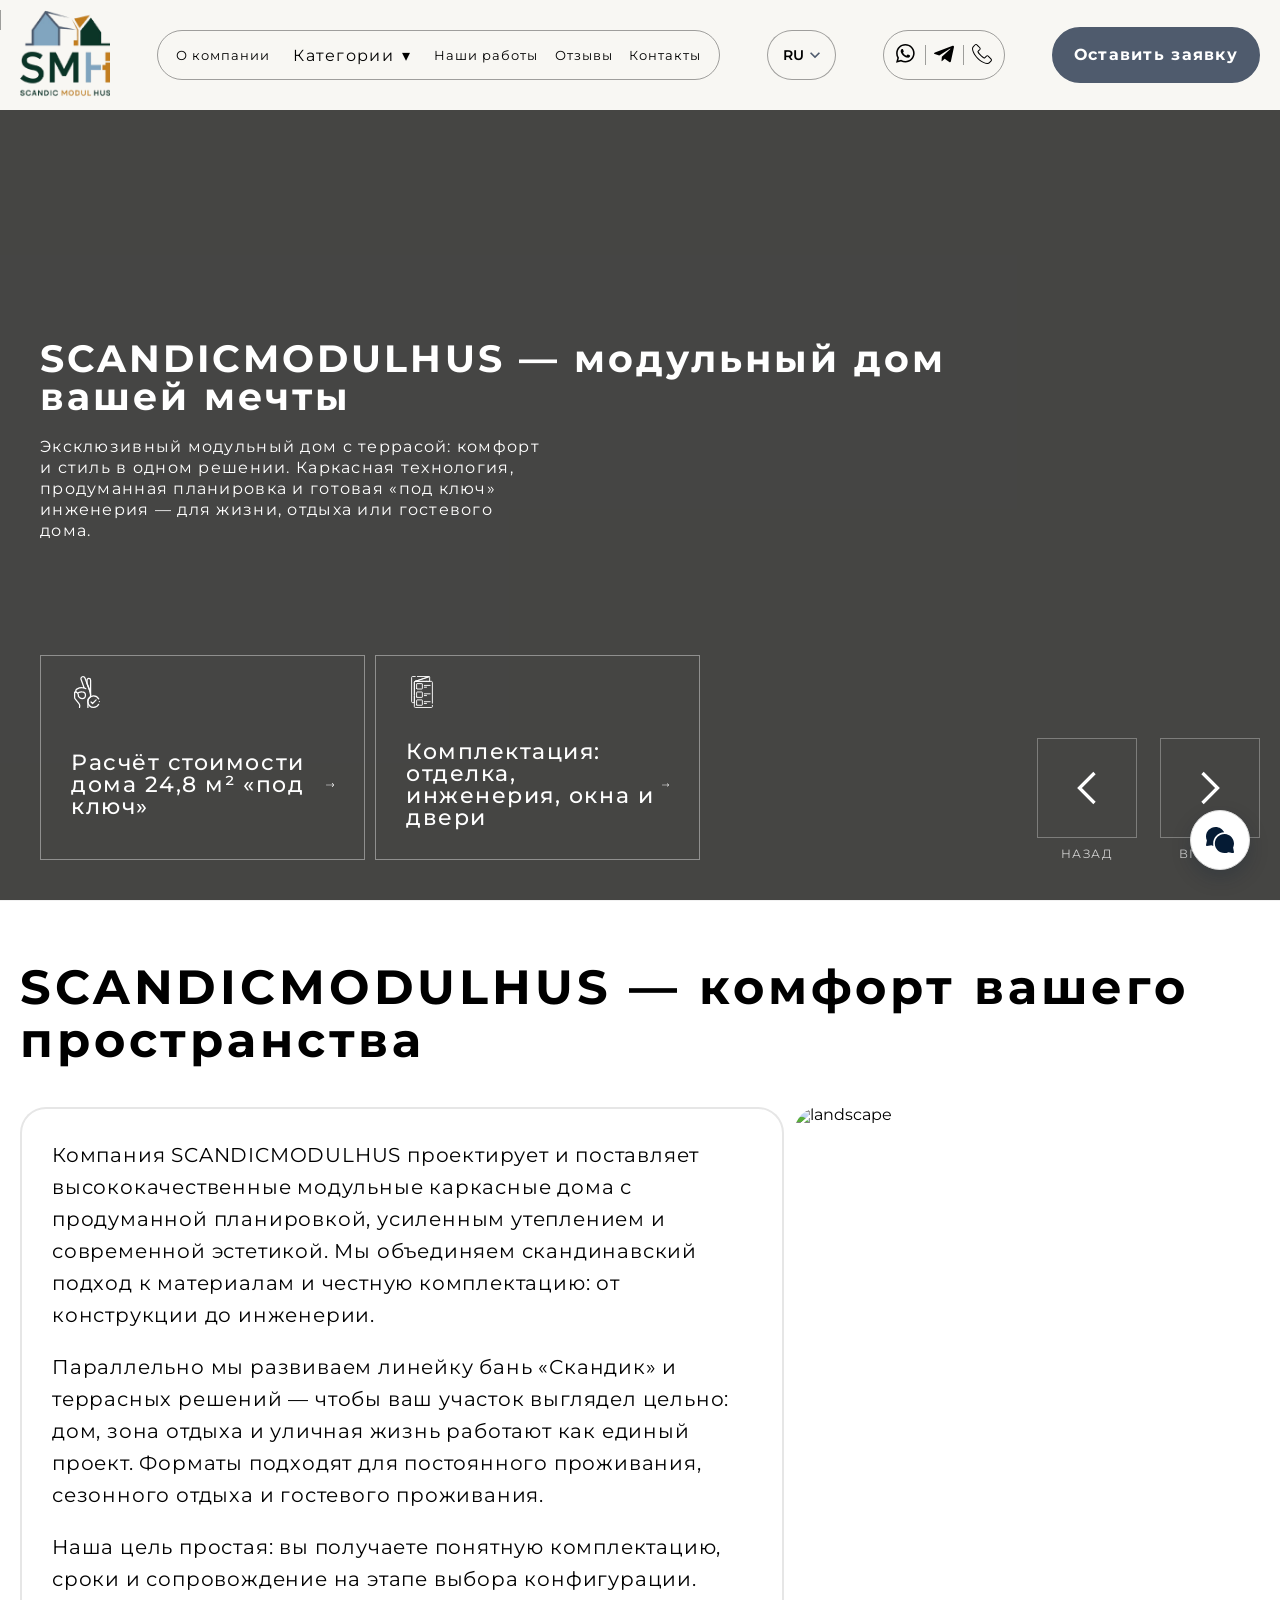
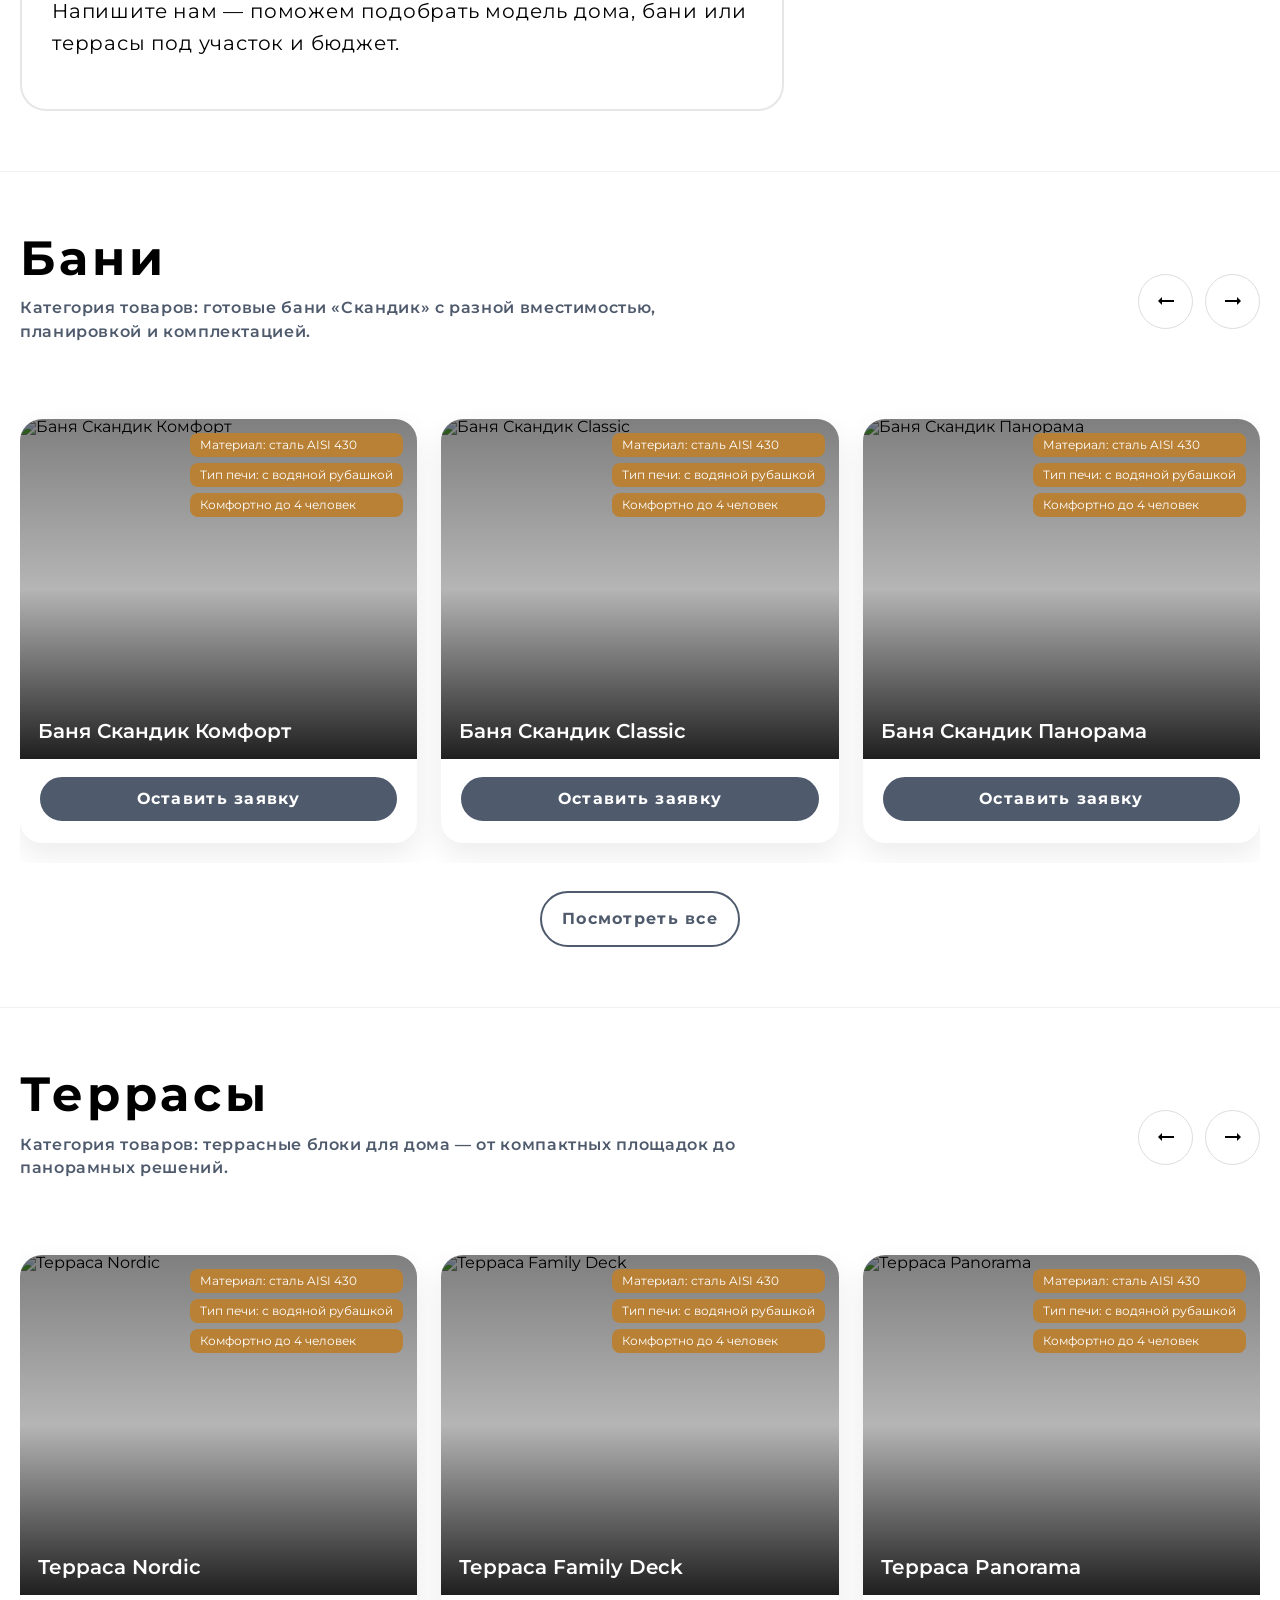
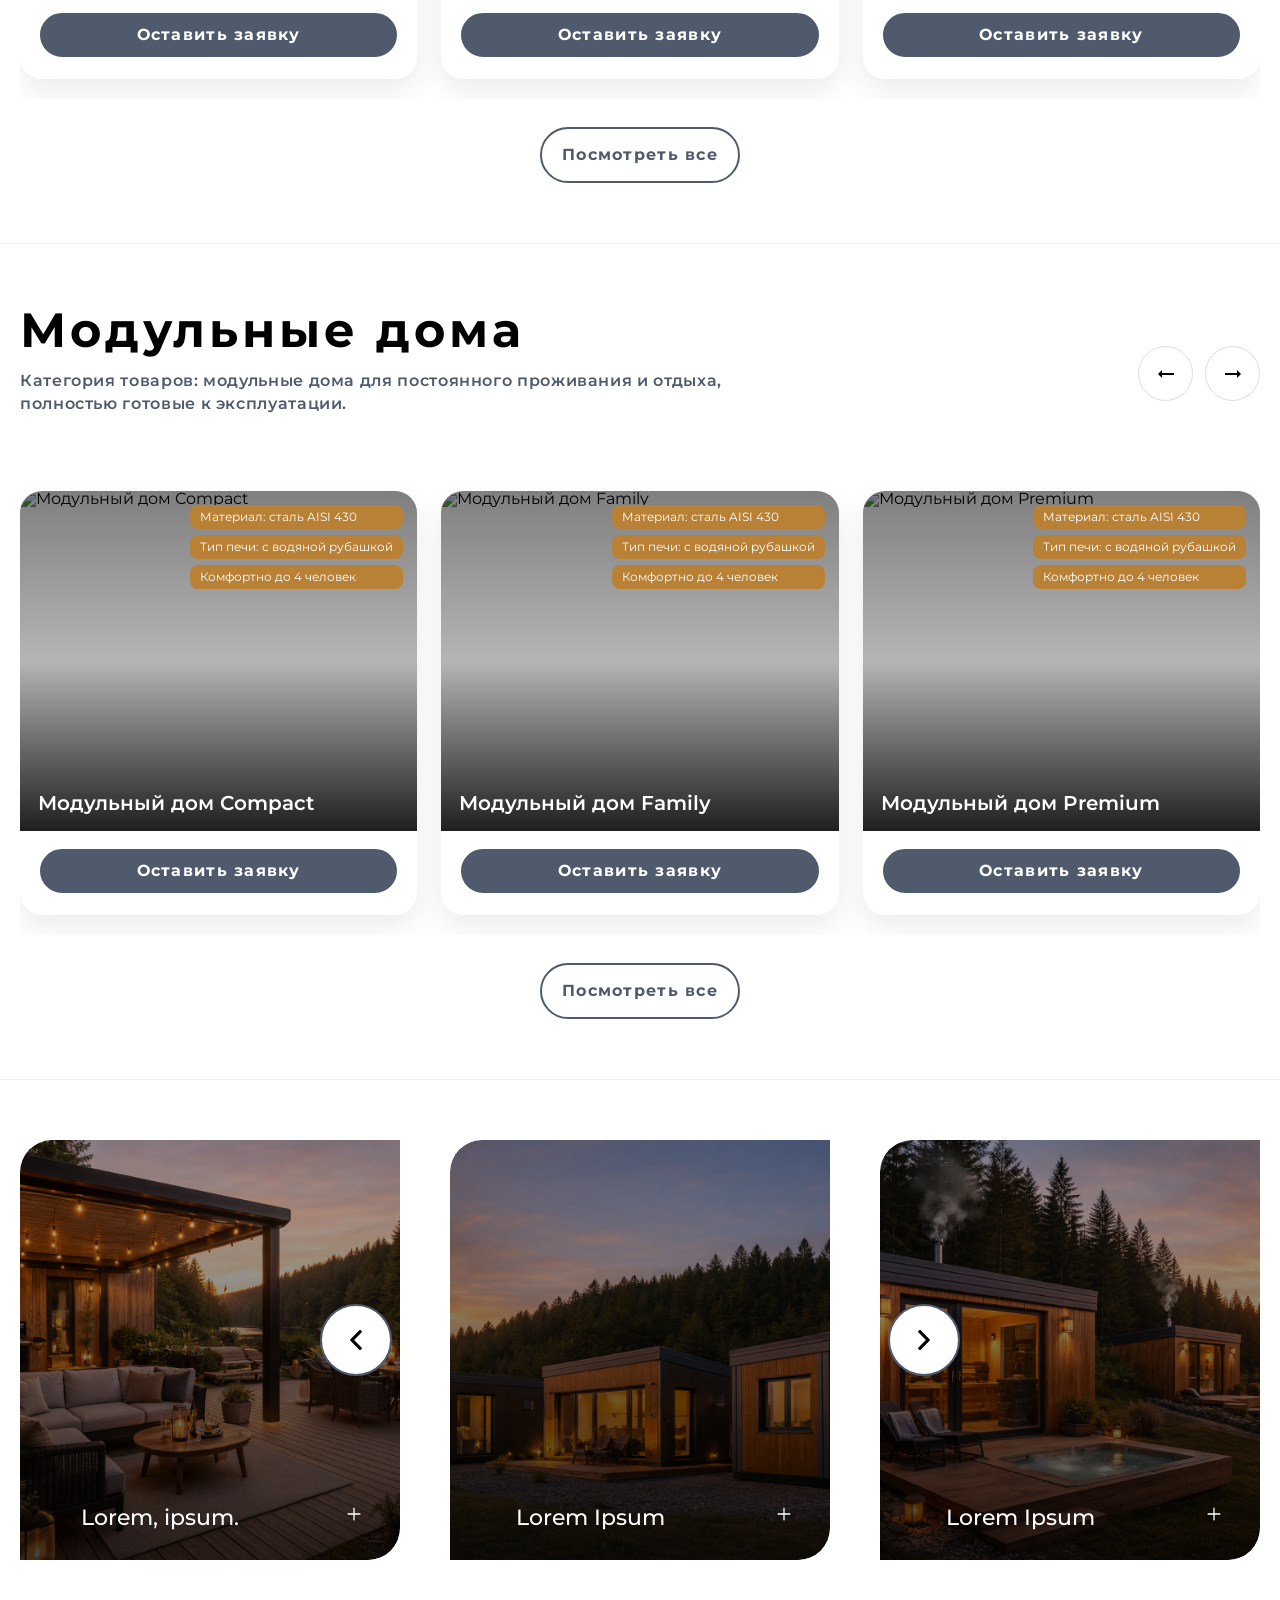
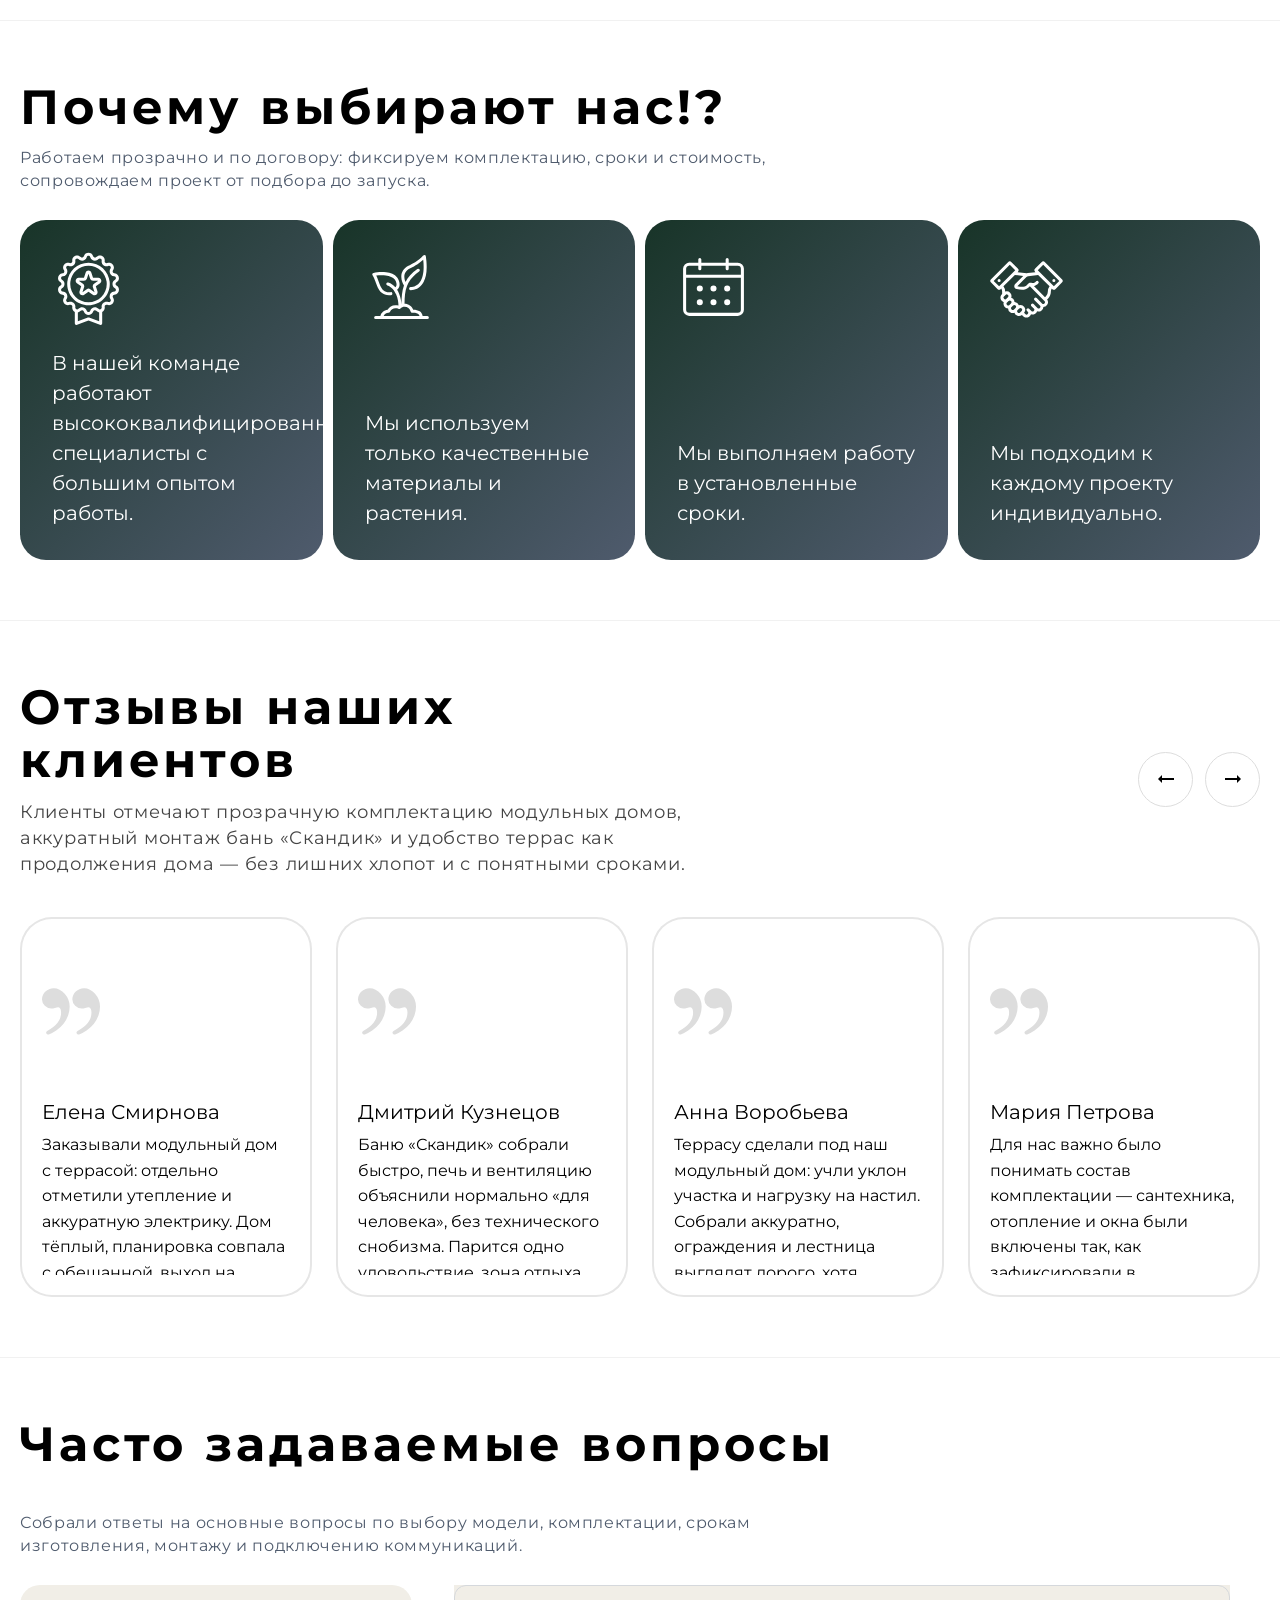
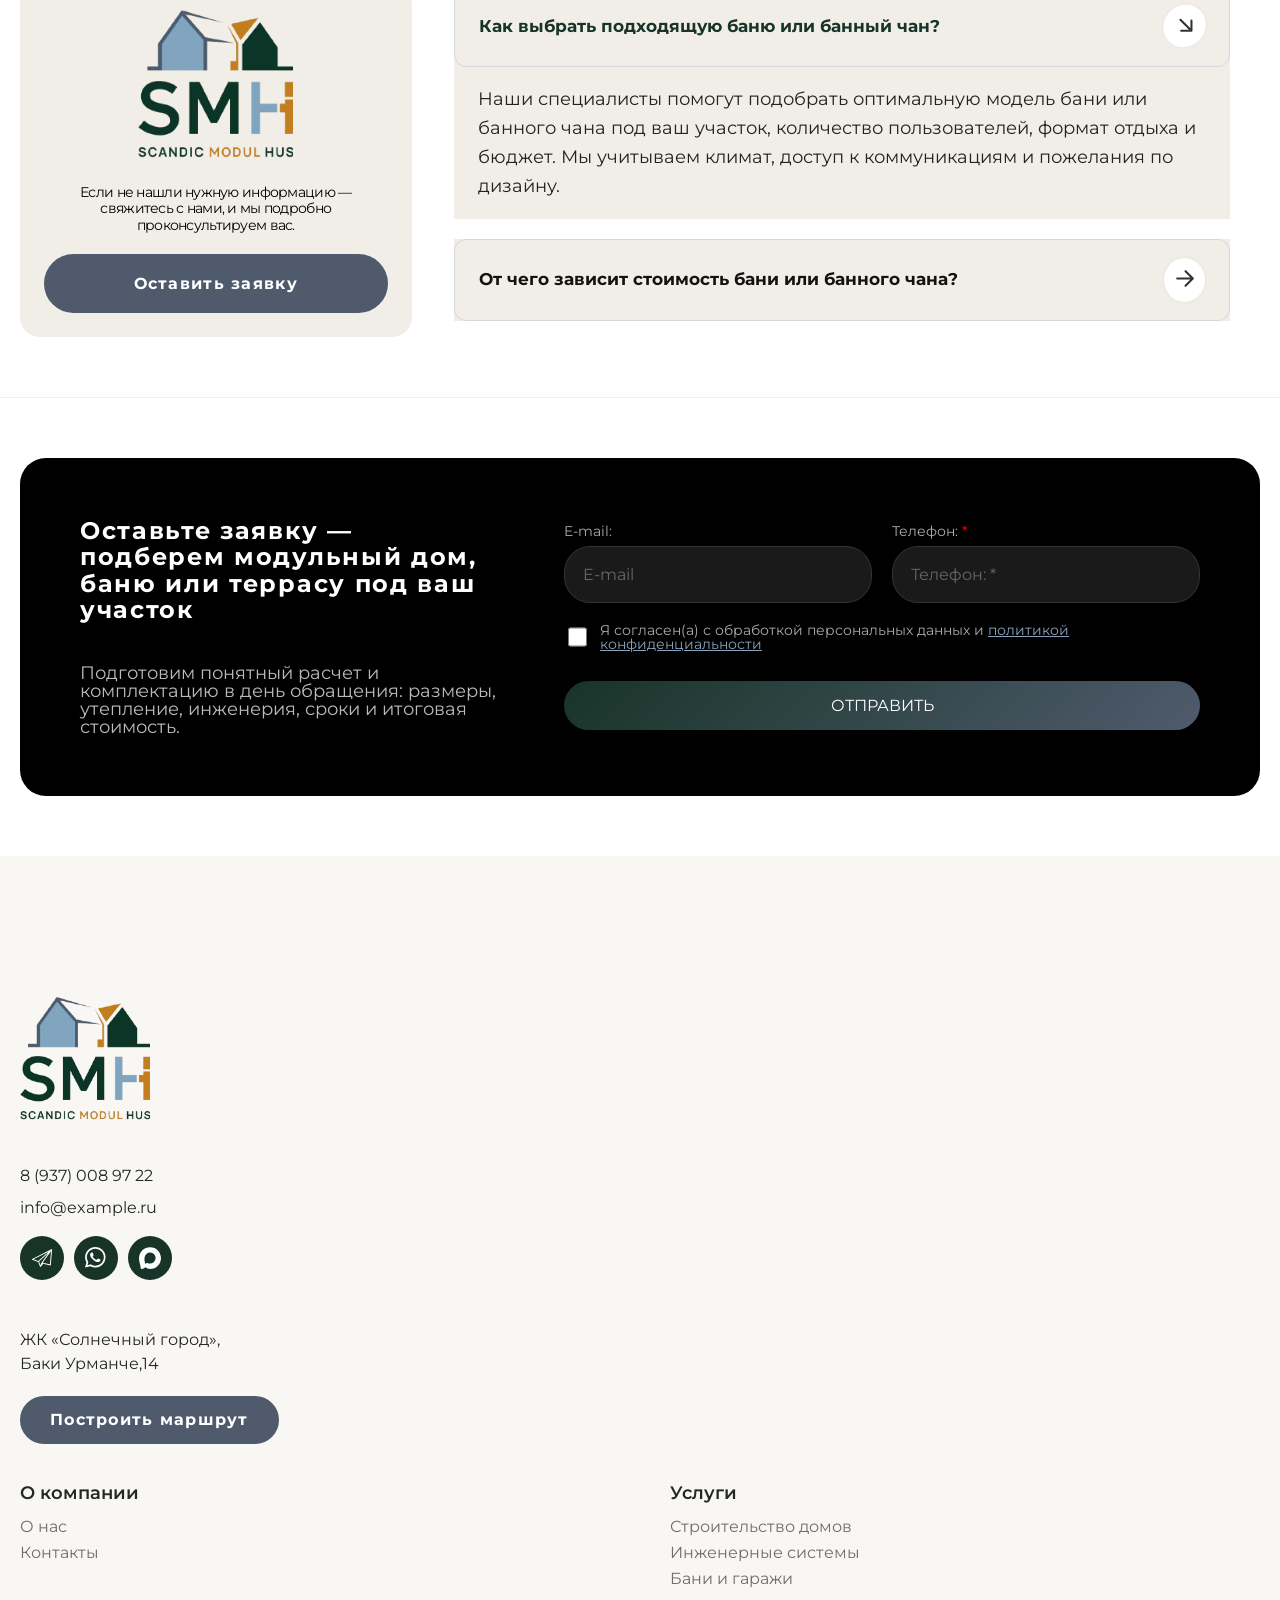
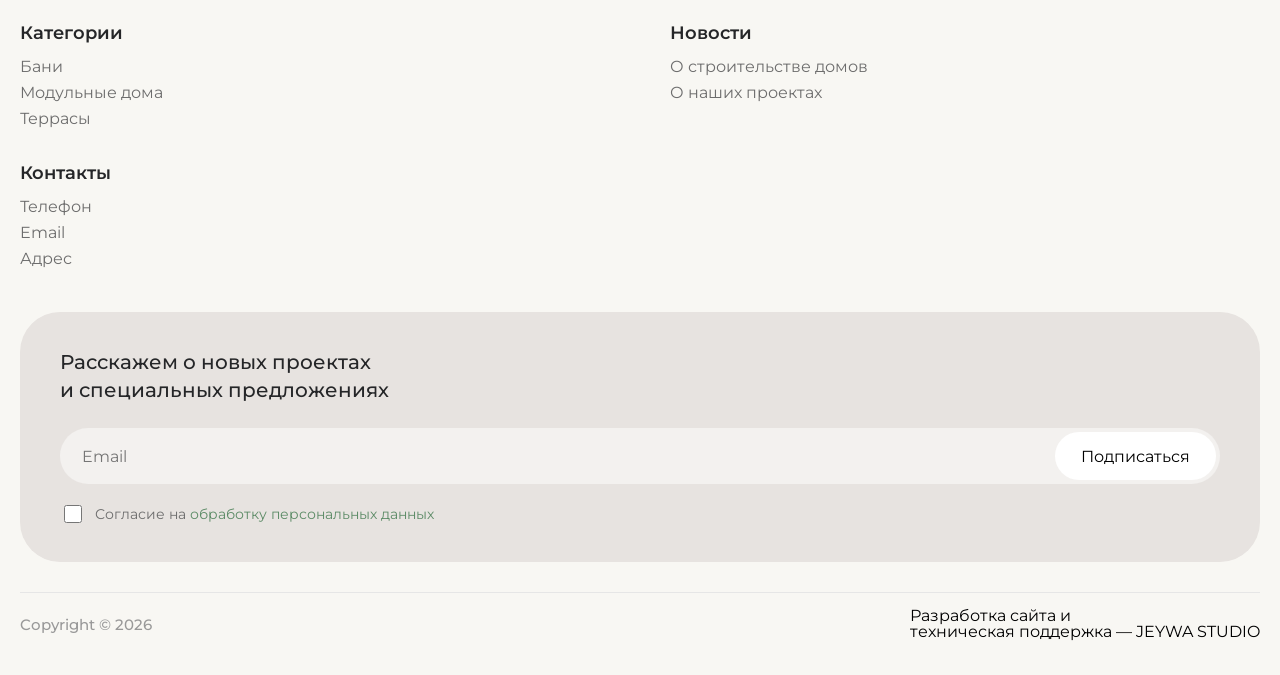
==== commit 2818c678: "new" ====
--- a/index.html
+++ b/index.html
@@ -199,21 +199,21 @@
             <img src="/assests/img/smhlogo2.webp" alt="" />
           </a>
           <ul class="menu__items">
-            <li><a href="#about">О компании</a></li>
+            <li><a href="/about.html">О компании</a></li>
             <li class="menu-dropdown">
               <button type="button" class="menu-dropdown__toggle">
                 Категории
                 <span>▾</span>
               </button>
               <ul class="menu-dropdown__list">
-                <li><a href="#catalog">Бани</a></li>
-                <li><a href="#catalog-modular">Модульные дома</a></li>
-                <li><a href="#catalog-terraces">Террасы</a></li>
+                <li><a href="/baths.html">Бани</a></li>
+                <li><a href="/homes.html">Модульные дома</a></li>
+                <li><a href="/terraces.html">Террасы</a></li>
               </ul>
             </li>
-            <li><a href="#gallery">Наши работы</a></li>
-            <li><a href="#reviews">Отзывы</a></li>
-            <li><a href="#contact">Контакты</a></li>
+            <li><a href="/gallery.html">Наши работы</a></li>
+            <li><a href="/reviews.html">Отзывы</a></li>
+            <li><a href="/contact.html">Контакты</a></li>
           </ul>
           <div class="header-lang">
             <div class="header-lang__current" type="button">
--- a/assests/css/style.css
+++ b/assests/css/style.css
@@ -1866,7 +1866,7 @@
 }
 
 /* Images grayscale by default */
-.gallery-carousel .item img {
+.gallery-carousel .item img , .gallery-grid .item img { 
   width: 100%;
   height: 420px;
   object-fit: cover;
@@ -1875,13 +1875,13 @@
   transition: transform 0.8s cubic-bezier(0.4, 0, 0.2, 1);
 }
 
-.gallery-carousel .item {
+.gallery-carousel .item, .gallery-grid .item {
   position: relative;
   overflow: hidden;
   border-top-left-radius: var(--br);
   border-bottom-right-radius: var(--br);
 }
-.gallery-carousel .item:hover img {
+.gallery-carousel .item:hover img , .gallery-grid .item:hover img {
   transform: scale(1.08);
 }
 .gallery-carousel .service-card__overlay {
@@ -2085,6 +2085,827 @@
   opacity: 1;
   transition: 0.4s all cubic-bezier(0, 0.01, 0, 1.27);
 }
+btn {
+  background: linear-gradient(90deg, #e0a96d, #c7d184);
+  border: none;
+  padding: 12px 26px;
+  border-radius: 25px;
+  color: white;
+  font-size: 15px;
+  cursor: pointer;
+  width: fit-content;
+}
+.container {
+  max-width: 1400px;
+  padding: 0 20px;
+  margin: auto;
+}
+
+/* overlay for better text readability */
+
+/* content */
+a {
+  text-decoration: none;
+}
+section {
+  padding: 60px 0;
+}
+
+/* base overlay for readability */
+
+/* title */
+
+/* overlay */
+
+/* radial hover */
+
+.card:has(.card-btn:hover) .card-overlay {
+  clip-path: circle(150% at 90% 90%);
+}
+
+.services-head {
+  display: flex;
+  justify-content: space-between;
+  align-items: center;
+  margin-bottom: 50px;
+}
+
+.section-title {
+  font-size: 34px;
+  font-weight: 600;
+}
+
+.services-btn {
+  padding: 16px 28px;
+  border: 2px solid var(--green);
+  border-radius: 32px;
+  text-decoration: none;
+  color: var(--green);
+  font-weight: 500;
+  transition: 0.3s;
+}
+
+.services-btn:hover {
+  background: var(--green);
+  color: #fff;
+}
+
+/* CARD */
+
+/* HOVER ZOOM */
+
+/* OVERLAY */
+
+/* TITLE */
+
+/* LEFT PAGINATION */
+
+/* RIGHT BUTTONS */
+
+/* overlay */
+
+/* hover effect */
+
+/* title on image */
+
+/* CONTENT */
+/* LOGO */
+
+/* LINKS */
+
+/* INPUT */
+
+/* BUTTON */
+
+/* CHECKBOX */
+
+.projects {
+  padding: 60px 0;
+}
+
+.project-card {
+  display: block;
+  background: #f4f4f4;
+  border-radius: var(--br);
+  overflow: hidden;
+  transition: 0.3s;
+}
+.project-overlay {
+  position: absolute;
+  inset: 0;
+  background: rgba(0, 0, 0, 0.35);
+  z-index: 1;
+}
+
+/* IMAGE */
+
+.project-bg {
+  height: 420px;
+  background-size: cover;
+  background-position: center;
+  position: relative;
+}
+
+/* CONTENT */
+
+.project-content {
+  position: absolute;
+  left: 24px;
+  top: 24px;
+  color: #fff;
+  z-index: 2;
+}
+
+.project-content h3 {
+  font-size: 22px;
+  margin-bottom: 6px;
+}
+
+.price {
+  font-size: 20px;
+  font-weight: 600;
+}
+
+/* TAGS */
+
+.project-tags {
+  padding: 16px;
+  display: flex;
+  gap: 10px;
+}
+
+.project-tags span {
+  background: #e7e3e0;
+  color: #000;
+  padding: 6px 12px;
+  border-radius: 16px;
+  font-size: 13px;
+}
+.page-hero {
+  position: relative;
+  height: 480px;
+  background-image: url("/assests/img/slide1.jpg");
+  background-size: cover;
+  background-position: center;
+  display: flex;
+  align-items: center;
+  color: #fff;
+}
+
+/* overlay */
+
+.page-overlay {
+  position: absolute;
+  inset: 0;
+  background: rgba(0, 0, 0, 0.35);
+}
+
+/* content */
+
+.page-hero .container {
+  position: relative;
+  z-index: 2;
+  padding-top: 130px;
+  margin: auto;
+}
+
+/* breadcrumb */
+
+.breadcrumb {
+  display: flex;
+  flex-wrap: wrap;
+  gap: 10px;
+  font-size: 16px;
+  margin-bottom: 20px;
+  justify-content: center;
+}
+
+.breadcrumb a {
+  color: #fff;
+  text-decoration: none;
+  opacity: 0.8;
+}
+
+.breadcrumb span {
+  opacity: 0.8;
+}
+
+.breadcrumb .active {
+  opacity: 1;
+}
+
+/* title */
+
+.page-title {
+  font-size: 48px;
+  font-weight: 600;
+}
+.about-texts p {
+  font-size: 25px;
+  font-weight: 500;
+  line-height: 1.2;
+  color: #000;
+  max-width: 800px;
+}
+hr {
+  opacity: 0.3;
+}
+
+.landscape-top {
+  display: grid;
+  grid-template-columns: 1fr 1fr;
+  margin-bottom: 40px;
+  align-items: stretch;
+}
+
+.landscape-title {
+  font-size: 25px;
+  line-height: 1.2;
+  font-weight: 500;
+  max-width: 400px;
+}
+
+.landscape-text {
+  font-size: 14px;
+  line-height: 26px;
+  color: #444;
+}
+
+.landscape-image img {
+  width: 100%;
+  display: block;
+  height: 500px;
+  object-fit: cover;
+  border-radius: var(--br);
+}
+
+.about-title {
+  font-size: 45px;
+  line-height: 64px;
+  font-weight: 500;
+  margin-bottom: 50px;
+  max-width: 680px;
+}
+
+.about-grid {
+  display: grid;
+  grid-template-columns: 1.2fr 1fr;
+  gap: 120px;
+  align-items: start;
+}
+
+.about-image img {
+  width: 100%;
+  object-fit: cover;
+  display: block;
+  height: 760px;
+  border-radius: var(--br);
+}
+
+.about-content {
+  display: flex;
+  flex-direction: column;
+  gap: 35px;
+}
+
+.about-item h3 {
+  font-size: 28px;
+  margin-bottom: 15px;
+}
+
+.about-item p {
+  font-size: 15px;
+  line-height: 1.3;
+  color: #444;
+  max-width: 460px;
+}
+
+.about-values .btn {
+  margin-top: 20px;
+  display: inline-block;
+  background: var(--green);
+  color: #fff;
+  padding: 16px 32px;
+  border-radius: 30px;
+  text-decoration: none;
+  border: 2px solid var(--green);
+  font-size: 16px;
+  transition: 0.3s ease;
+  width: fit-content;
+}
+.about-values .btn:hover {
+  background: #fff;
+  color: var(--green) !important;
+}
+
+excursion .btn {
+  margin-top: 0;
+  display: inline-block;
+  background: var(--green);
+  color: #fff;
+  padding: 16px 32px;
+  border-radius: 30px;
+  text-decoration: none;
+  border: 2px solid var(--green);
+  font-size: 16px;
+  transition: 0.3s ease;
+}
+
+.excursion .btn:hover {
+  background: #fff;
+  color: var(--green) !important;
+}
+
+.contacts-grid {
+  display: grid;
+  grid-template-columns: 30% 1fr;
+  gap: 20px;
+  align-items: start;
+}
+
+/* TITLE */
+
+.contacts-title {
+  font-size: 56px;
+  font-weight: 500;
+  margin-bottom: 40px;
+}
+
+/* BLOCKS */
+
+.contact-block {
+  margin-bottom: 28px;
+}
+
+.contact-block span {
+  display: block;
+  font-size: 14px;
+  color: #8a8a8a;
+  margin-bottom: 6px;
+}
+
+.contact-block p {
+  font-size: 18px;
+  margin: 0;
+}
+.contact-block a {
+  color: #333;
+  text-decoration: none;
+  font-size: 18px;
+  margin: 0;
+}
+/* BUTTON */
+
+.map {
+  width: 100%;
+  height: 550px;
+  border-radius: var(--br);
+}
+#map {
+  height: 550px;
+  border-radius: var(--br);
+}
+.contacts-icons {
+  display: flex;
+  flex-direction: column;
+  gap: 20px;
+}
+.contacts-inner .services-btn {
+  width: fit-content;
+}
+
+.excursion-image {
+  margin-bottom: 40px;
+}
+
+.excursion-image img {
+  width: 100%;
+  height: 320px;
+  object-fit: cover;
+  display: block;
+  border-radius: var(--br);
+}
+
+.excursion-content {
+  display: grid;
+  grid-template-columns: 200px 1fr auto;
+  align-items: flex-start;
+  gap: 40px;
+}
+
+/* title */
+
+.excursion-title {
+  font-size: 26px;
+  font-weight: 500;
+}
+
+/* text */
+
+.excursion-text {
+  font-size: 18px;
+  line-height: 1.3;
+  max-width: 700px;
+  color: #333;
+}
+
+.static-text li::marker {
+  color: var(--green);
+}
+.static-text li::marker {
+  color: var(--green);
+}
+
+:is(footer, .contact_wrapper) .socialContainer {
+  border-radius: 12px;
+}
+
+.Tabs_button__F1b7d:focus-visible {
+  color: #121214;
+}
+
+.Tabs_button__F1b7d:focus-visible .Tabs_wrapper__2b_4x > :first-child {
+  color: #4f4e57;
+  background-color: #dae3e3;
+}
+
+.Tabs_button__F1b7d:focus-visible .Tabs_wrapper__2b_4x > :nth-child(2) {
+  color: var(--color-green);
+  background-color: #eaedf6;
+}
+
+@supports not selector(:focus-visible) {
+}
+
+.switch:has(.circle:checked) {
+  background: var(--color-offwhite);
+}
+
+.switch:has(.circle:checked) > .sun {
+  opacity: 1;
+}
+
+.switch:has(.circle:checked) > .moon {
+  opacity: 0;
+}
+.mapboxgl-ctrl button:not(:disabled):hover {
+  background-color: rgb(0 0 0/5%);
+}
+
+.mapboxgl-ctrl-group button:focus:focus-visible {
+  box-shadow: 0 0 2px 2px #0096ff;
+}
+
+.mapboxgl-ctrl-group button:focus:not(:focus-visible) {
+  box-shadow: none;
+}
+
+.mapboxgl-ctrl button:not(:disabled):hover {
+  background-color: rgb(0 0 0/5%);
+}
+
+.mapboxgl-ctrl-group button:focus:focus-visible {
+  box-shadow: 0 0 2px 2px #0096ff;
+}
+
+.mapboxgl-ctrl-group button:focus:not(:focus-visible) {
+  box-shadow: none;
+}
+/* Right Card - Contact Center */
+
+.text-styles ul li::marker {
+  color: #92b33d;
+}
+
+.page-catalog2-main-list-item-ava-list:focus-visible {
+  outline: none;
+}
+
+.quote-form-submit:hover:not(:disabled) svg {
+  transform: translateX(4px);
+}
+
+.mapboxgl-ctrl button:not(:disabled):hover {
+  background-color: rgb(0 0 0/5%);
+}
+
+.mapboxgl-ctrl-group button:focus:focus-visible {
+  box-shadow: 0 0 2px 2px #0096ff;
+}
+
+.mapboxgl-ctrl-group button:focus:not(:focus-visible) {
+  box-shadow: none;
+}
+
+.phone-input:has(input:focus) {
+  border-color: #006525;
+}
+
+/* TITLE */
+/* CONTENT */
+
+/* BUTTON */
+/* IMAGE */
+
+/* NAVIGATION */
+.contacts-icons .homesinnericons{
+  margin-top: 0;
+}
+
+/* SUBSCRIBE */
+
+/* ACTIVE */
+/* BURGER */
+
+/* ACTIVE BURGER */
+
+/* MOBILE MENU */
+
+/* =========================
+   MOBILE MENU WRAPPER
+========================= */
+
+/* =========================
+   OVERLAY
+========================= */
+
+/* =========================
+   PANEL (LEFT SLIDE)
+========================= */
+
+/* =========================
+   TOP (CLOSE BUTTON)
+========================= */
+
+/* CLOSE BUTTON */
+
+/* =========================
+   MENU
+========================= */
+
+/* hover effect */
+
+/* =========================
+   BOTTOM
+========================= */
+
+/* phone */
+
+/* icons */
+
+/* button */
+
+/* =========================
+   ACTIVE STATE
+========================= */
+
+/* =========================
+   STAGGER ANIMATION
+========================= */
+
+/* =========================
+   BURGER
+========================= */
+.desktop {
+  display: block;
+}
+.mobile {
+  display: none;
+}
+
+/* LEFT */
+
+/* THUMBS */
+
+/* RIGHT */
+
+/* BUTTONS */
+
+.btn {
+  padding: 14px;
+  border-radius: 8px;
+  font-weight: 600;
+  cursor: pointer;
+  border: none;
+}
+.homesinnericons {
+  display: flex;
+  gap: 10px;
+  align-items: stretch;
+  margin-top: 40px;
+}
+.homesinnericons img {
+  width: 43px;
+  height: 43px;
+  border-radius: 12px;
+}
+
+
+@media (max-width: 992px) {
+  .contacts-grid {
+    display: grid;
+    grid-template-columns: 40% 1fr;
+    gap: 10px;
+    align-items: start;
+  }
+  .excursion-content {
+    display: grid;
+    grid-template-columns: 1fr;
+    align-items: flex-start;
+    gap: 15px;
+  }
+}
+
+@media (max-width: 768px) {
+  .desktop {
+    display: none;
+  }
+  .mobile {
+    display: block;
+  }
+  .excursion-image.mobile {
+    margin-bottom: 0;
+    margin-top: 40px;
+  }
+  .contacts-grid {
+    grid-template-columns: 1fr;
+  }
+}
+
+
+.static-text li::marker {
+  color: var(--green);
+}
+.static-text li::marker {
+  color: var(--green);
+}
+
+:is(footer, .contact_wrapper) .socialContainer {
+  border-radius: 12px;
+}
+
+.Tabs_button__F1b7d:focus-visible {
+  color: #121214;
+}
+
+.Tabs_button__F1b7d:focus-visible .Tabs_wrapper__2b_4x > :first-child {
+  color: #4f4e57;
+  background-color: #dae3e3;
+}
+
+.Tabs_button__F1b7d:focus-visible .Tabs_wrapper__2b_4x > :nth-child(2) {
+  color: var(--color-green);
+  background-color: #eaedf6;
+}
+
+@supports not selector(:focus-visible) {
+}
+
+.switch:has(.circle:checked) {
+  background: var(--color-offwhite);
+}
+
+.switch:has(.circle:checked) > .sun {
+  opacity: 1;
+}
+
+.switch:has(.circle:checked) > .moon {
+  opacity: 0;
+}
+.mapboxgl-ctrl button:not(:disabled):hover {
+  background-color: rgb(0 0 0/5%);
+}
+
+.mapboxgl-ctrl-group button:focus:focus-visible {
+  box-shadow: 0 0 2px 2px #0096ff;
+}
+
+.mapboxgl-ctrl-group button:focus:not(:focus-visible) {
+  box-shadow: none;
+}
+
+.mapboxgl-ctrl button:not(:disabled):hover {
+  background-color: rgb(0 0 0/5%);
+}
+
+.mapboxgl-ctrl-group button:focus:focus-visible {
+  box-shadow: 0 0 2px 2px #0096ff;
+}
+
+.mapboxgl-ctrl-group button:focus:not(:focus-visible) {
+  box-shadow: none;
+}
+/* Right Card - Contact Center */
+
+.text-styles ul li::marker {
+  color: #92b33d;
+}
+
+.page-catalog2-main-list-item-ava-list:focus-visible {
+  outline: none;
+}
+
+.quote-form-submit:hover:not(:disabled) svg {
+  transform: translateX(4px);
+}
+
+.mapboxgl-ctrl button:not(:disabled):hover {
+  background-color: rgb(0 0 0/5%);
+}
+
+.mapboxgl-ctrl-group button:focus:focus-visible {
+  box-shadow: 0 0 2px 2px #0096ff;
+}
+
+.mapboxgl-ctrl-group button:focus:not(:focus-visible) {
+  box-shadow: none;
+}
+
+.phone-input:has(input:focus) {
+  border-color: #006525;
+}
+.reviews-grid, .gallery-grid , .baths-grid{
+  display: grid;
+  grid-template-columns: repeat(3,1fr);
+  gap: 30px;
+  align-items: stretch
+}
+
+.btn {
+  padding: 14px;
+  border-radius: 8px;
+  font-weight: 600;
+  cursor: pointer;
+  border: none;
+}
+
+/* =========================
+   RESPONSIVE
+========================= */
+
+@media (max-width: 992px) {
+  .about-grid {
+    display: grid;
+    grid-template-columns: 1.2fr 1fr;
+    gap: 40px;
+    align-items: start;
+  }
+  .about-title {
+    font-size: 39px;
+    line-height: 64px;
+    font-weight: 500;
+    margin-bottom: 50px;
+    max-width: 680px;
+  }
+  .landscape-top {
+    grid-template-columns: 1fr;
+    gap: 20px;
+  }
+}
+
+@media (max-width: 768px) {
+  .project-content {
+    position: absolute;
+    left: 15px;
+    top: 24px;
+    color: #fff;
+    z-index: 2;
+    /* max-width: 95%; */
+  }
+  .about-grid {
+    grid-template-columns: 1fr;
+  }
+  .page-title {
+    font-size: 26px;
+    font-weight: 600;
+  }
+  .about-image img {
+    width: 100%;
+    object-fit: cover;
+    display: block;
+    height: 450px;
+    border-radius: var(--br);
+  }
+  .about-title {
+    font-size: 30px;
+    line-height: 1.2;
+    font-weight: 500;
+    margin-bottom: 50px;
+    max-width: 680px;
+  }
+  .about-texts p {
+    font-size: 23px;
+  }
+  .services-head {
+    display: flex;
+    justify-content: space-between;
+    align-items: center;
+    margin-bottom: 50px;
+    flex-direction: column;
+    gap: 20px;
+  }
+}
+
 
 @media (max-width: 992px) {
   .gallery-carousel{
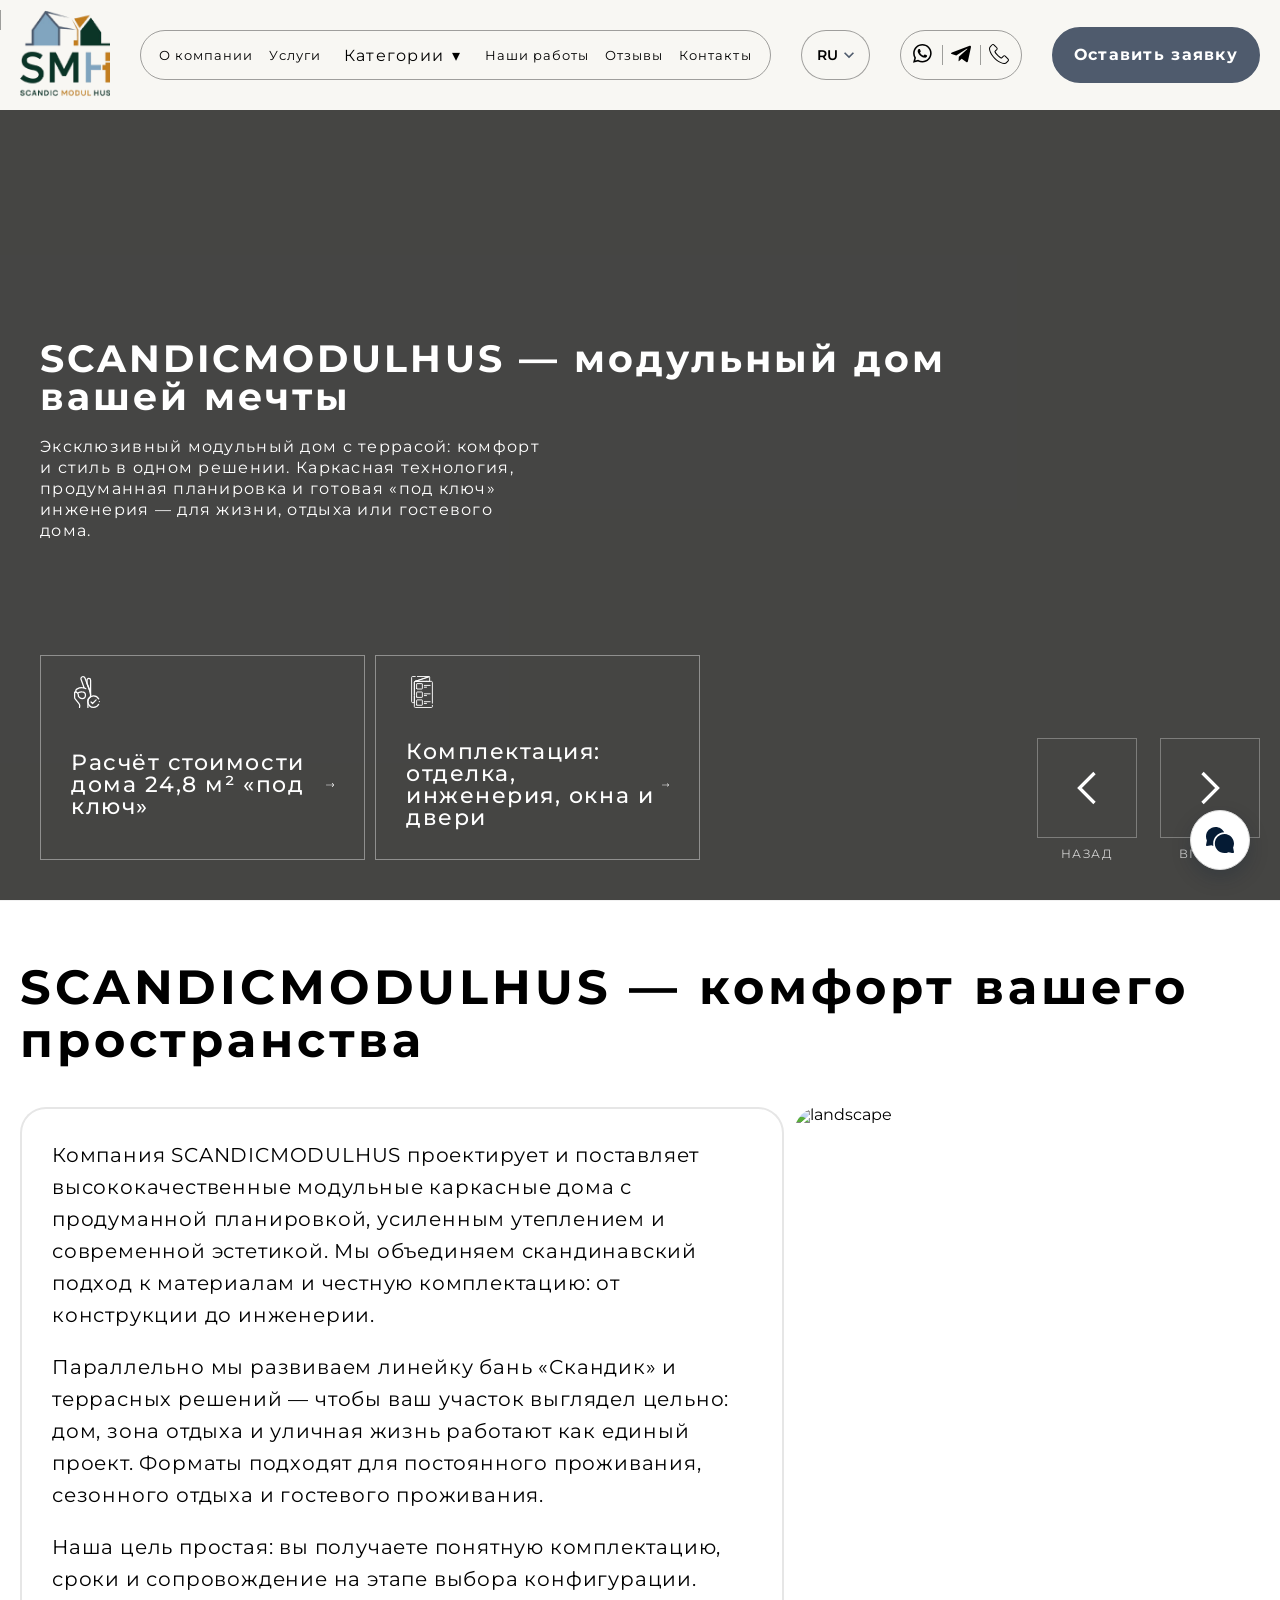
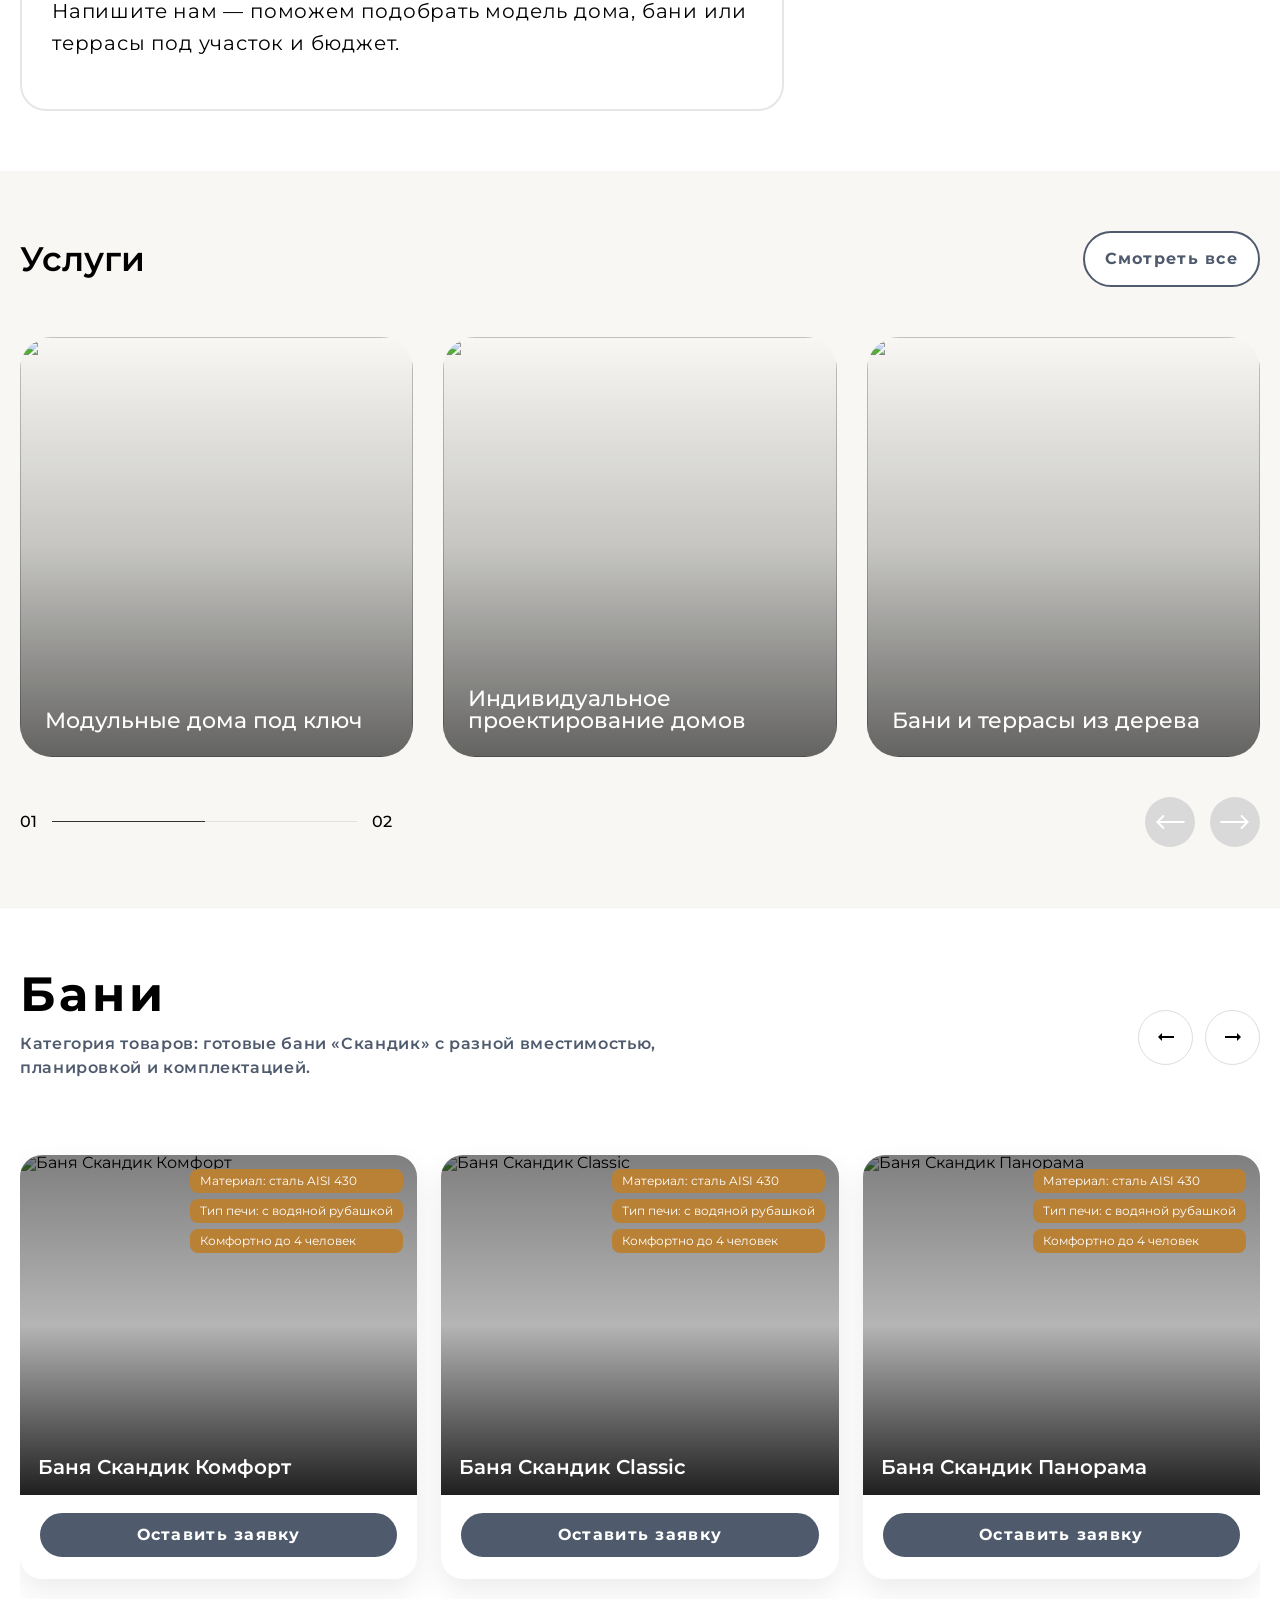
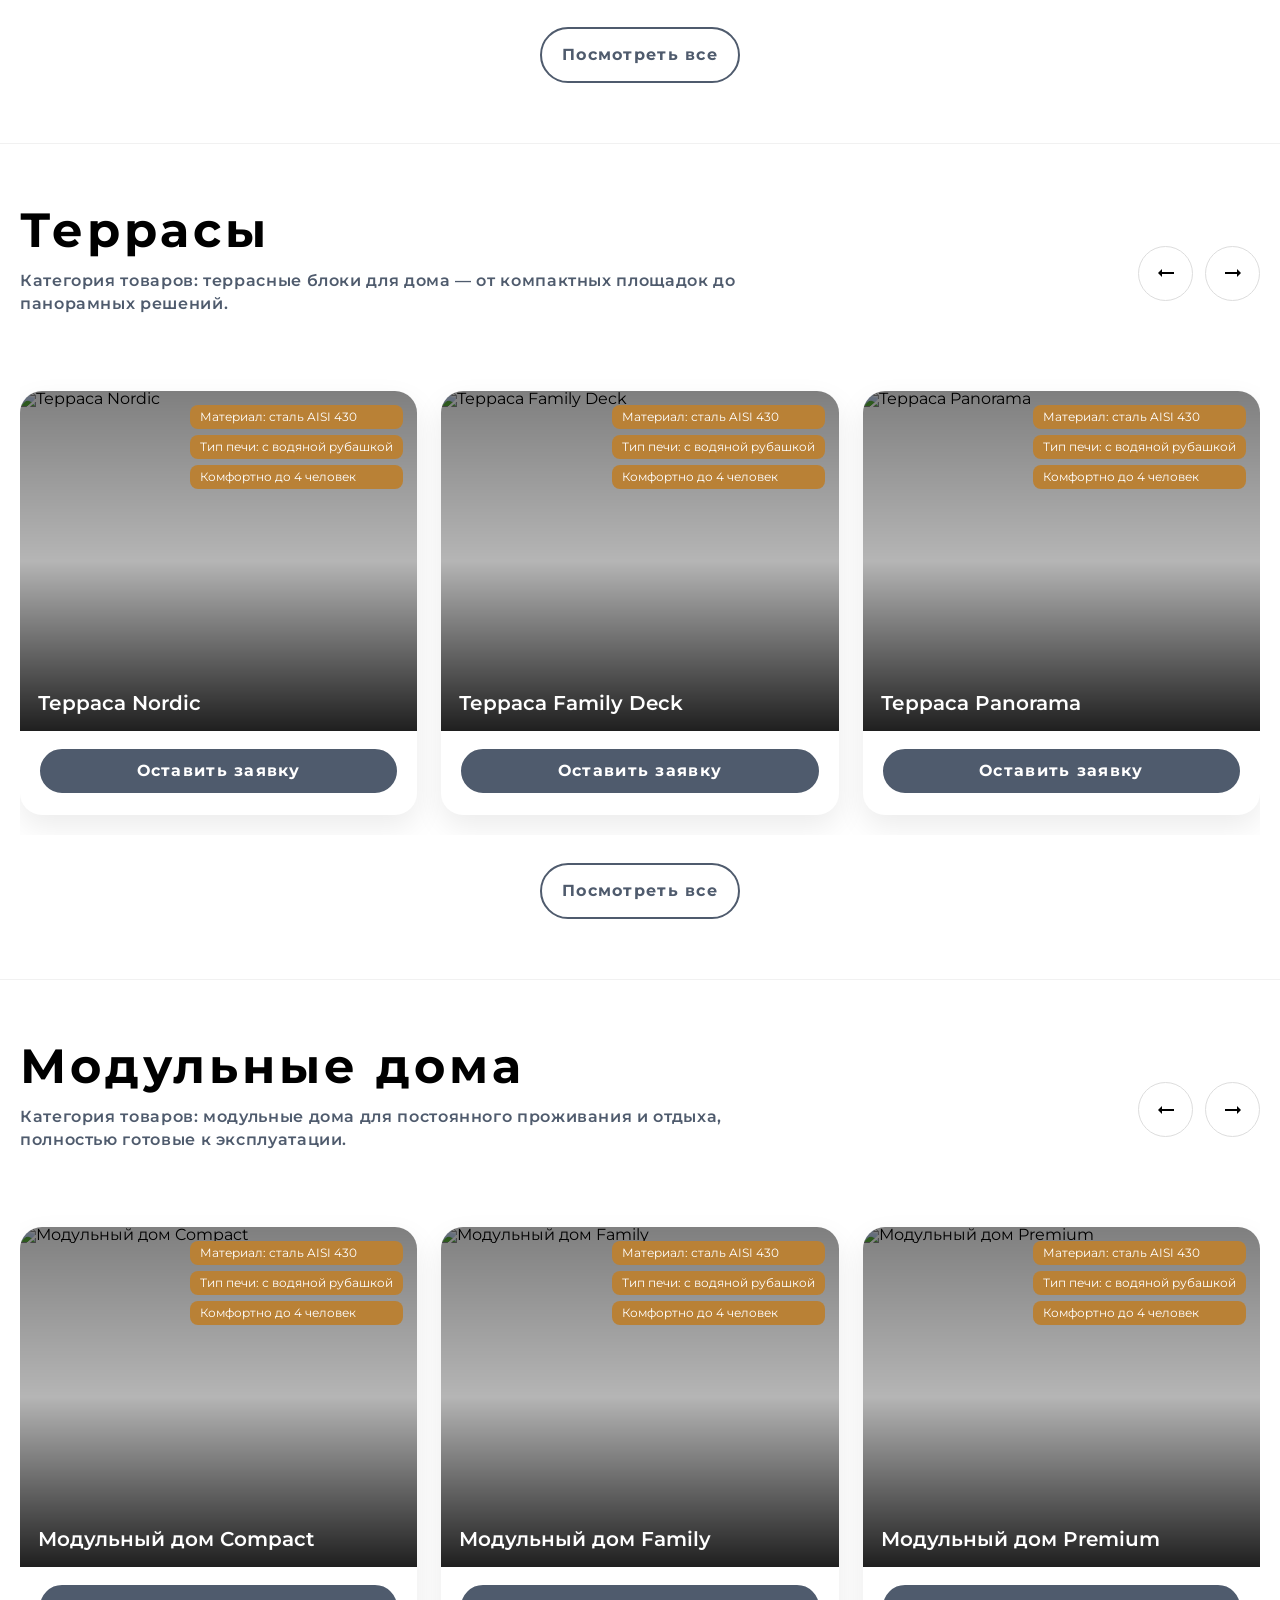
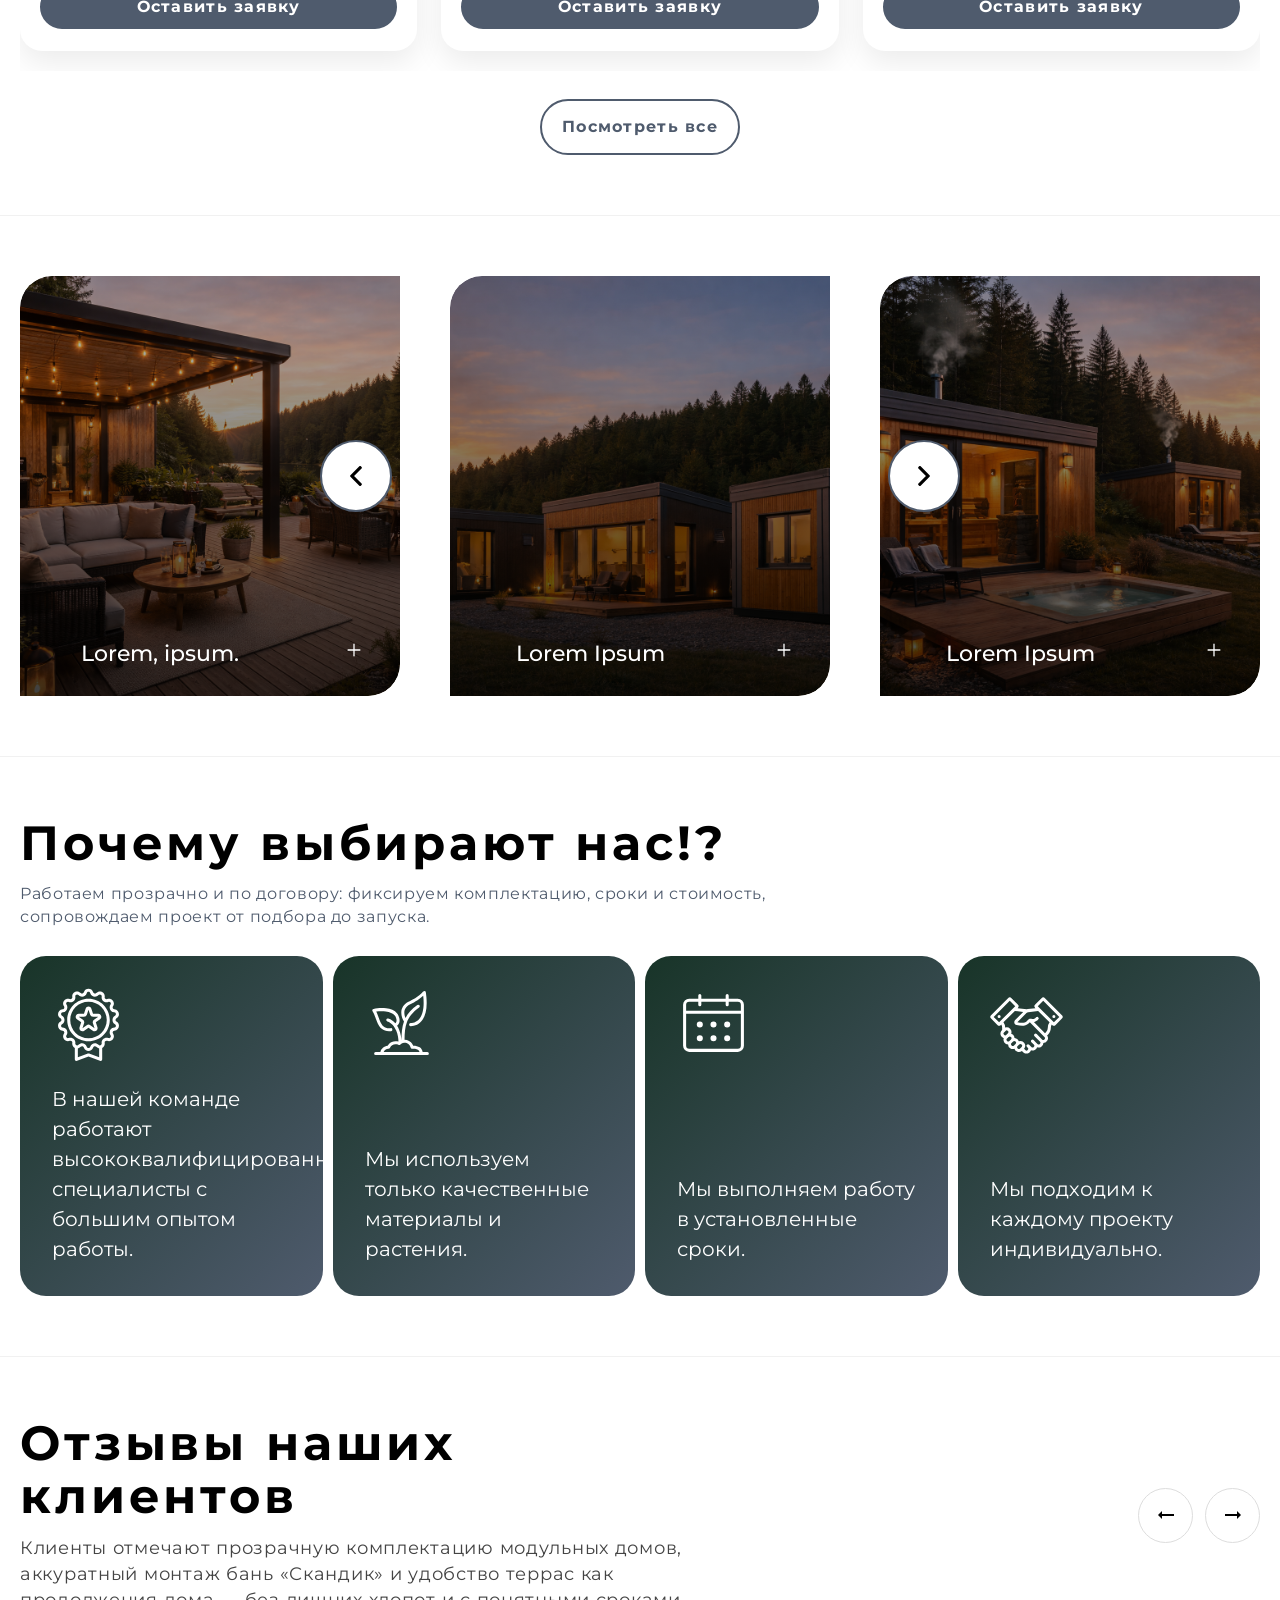
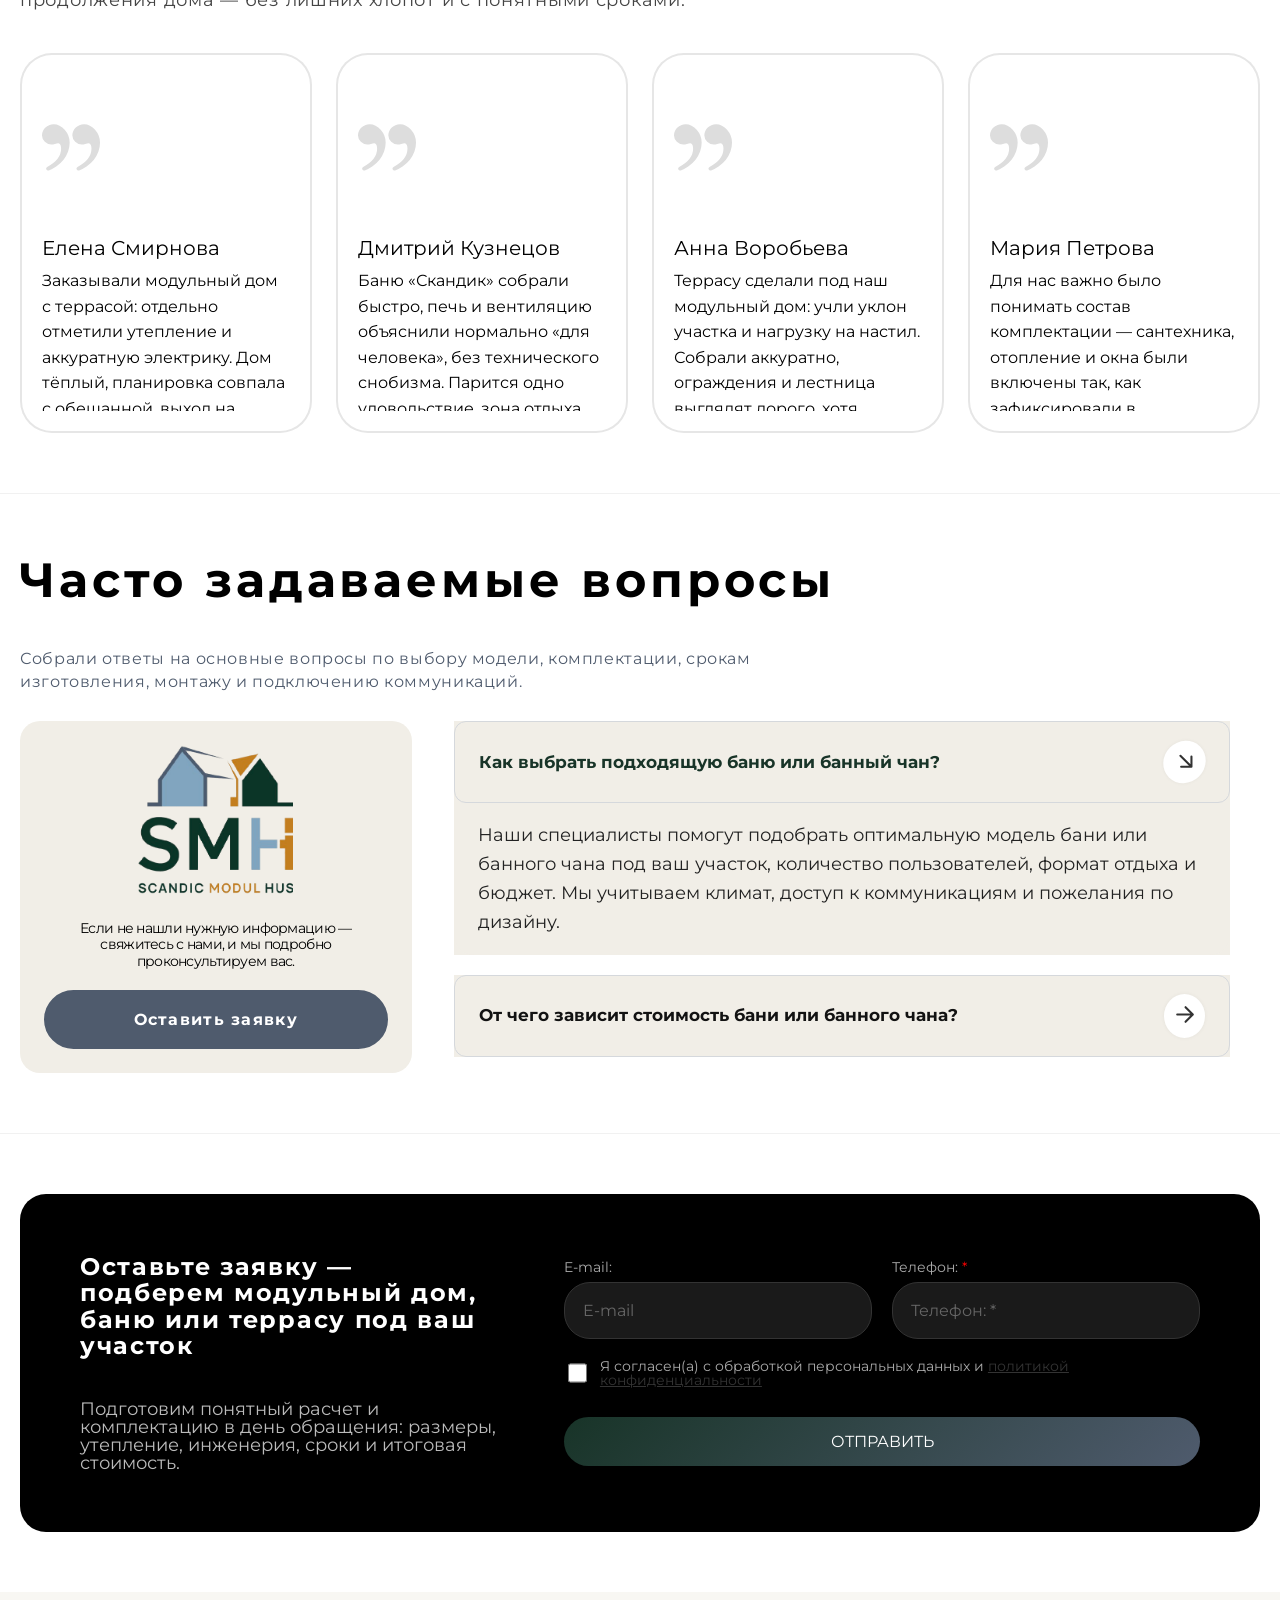
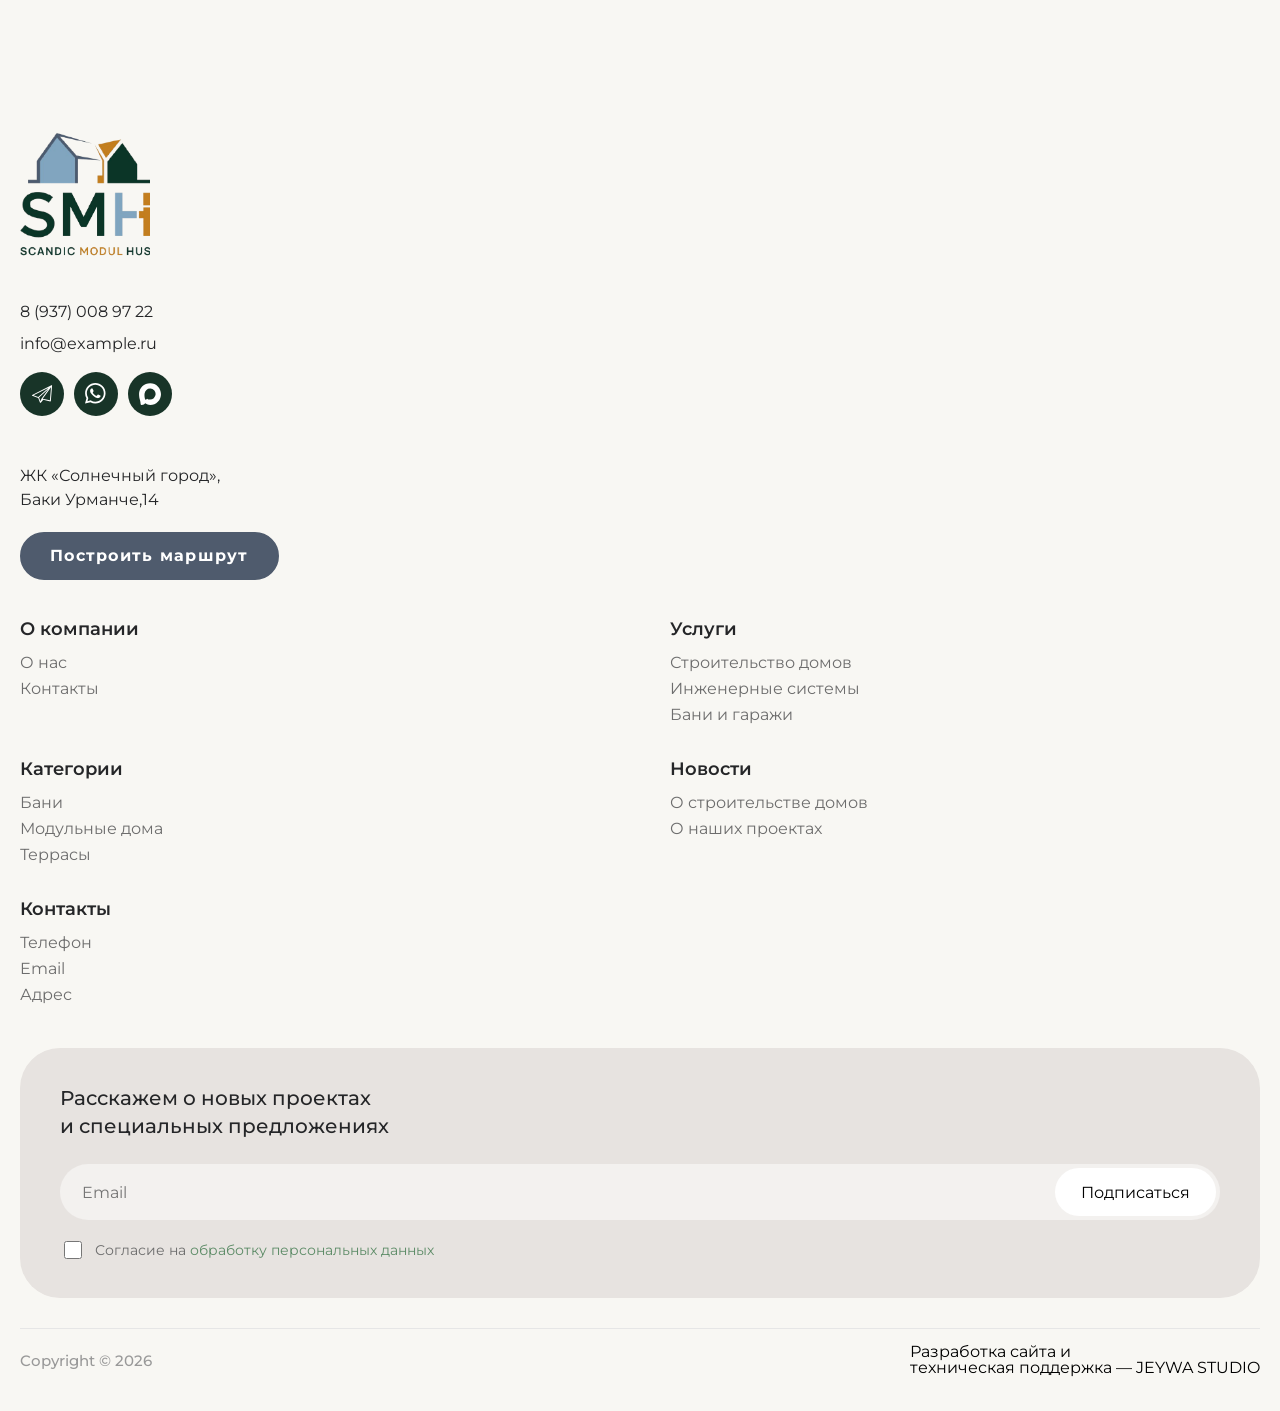
==== commit b167a7ab: "new" ====
--- a/index.html
+++ b/index.html
@@ -200,6 +200,7 @@
           </a>
           <ul class="menu__items">
             <li><a href="/about.html">О компании</a></li>
+            <li><a href="/services.html">Услуги</a></li>
             <li class="menu-dropdown">
               <button type="button" class="menu-dropdown__toggle">
                 Категории
@@ -1354,6 +1355,112 @@
           </div>
         </div>
       </section>
+      <section class="services" id="services">
+        <div class="container">
+          <div class="services-head">
+            <h2 class="section-title">Услуги</h2>
+
+            <a href="/services.html" class="main__button main__button--ghost"> Смотреть все </a>
+          </div>
+
+          <div class="swiper services-swiper">
+            <div class="swiper-wrapper">
+              <div class="swiper-slide">
+                <a href="/servicesinner.html" class="service-card">
+                  <img
+                    src="https://img.dmclk.ru/s1920x1080q80/suburban/cd/4e/cd4eff1fddaf4a07b73a04eac9273a5f76de7940.webp"
+                  />
+
+                  <div class="service-overlay"></div>
+
+                  <h3 class="service-name">Модульные дома под ключ</h3>
+                </a>
+              </div>
+
+              <div class="swiper-slide">
+                <a href="/servicesinner.html" class="service-card">
+                  <img
+                    src="https://www.archweb.com/wp-content/uploads/2023/07/case-in-legno-1_RR6izKE.jpg"
+                  />
+
+                  <div class="service-overlay"></div>
+
+                  <h3 class="service-name">Индивидуальное проектирование домов</h3>
+                </a>
+              </div>
+
+              <div class="swiper-slide">
+                <a href="/servicesinner.html" class="service-card">
+                  <img
+                    src="https://static.tildacdn.com/tild3262-6535-4733-b839-376437623064/Image9.png"
+                  />
+
+                  <div class="service-overlay"></div>
+
+                  <h3 class="service-name">Бани и террасы из дерева</h3>
+                </a>
+              </div>
+
+              <div class="swiper-slide">
+                <a href="/servicesinner.html" class="service-card">
+                  <img
+                    src="https://static.tildacdn.com/tild3962-6134-4632-a162-333130316362/image-6.png"
+                  />
+
+                  <div class="service-overlay"></div>
+
+                  <h3 class="service-name">Производство и монтаж модулей</h3>
+                </a>
+              </div>
+            </div>
+            <div class="gallery-footer">
+              <div class="gallery-pagination">
+                <span class="gallery-current">01</span>
+
+                <div class="gallery-line">
+                  <div class="gallery-line-fill"></div>
+                </div>
+
+                <span class="gallery-total">00</span>
+              </div>
+
+              <div class="gallery-nav">
+                <div class="gallery-prev">
+                  <svg
+                    xmlns="http://www.w3.org/2000/svg"
+                    fill="none"
+                    viewBox="0 0 25 16"
+                    class="ButtonNew_button-new__icon__AEVOl ButtonNew_button-new__icon--arrow-md__XbPDR"
+                  >
+                    <path
+                      stroke="currentColor"
+                      stroke-linecap="round"
+                      stroke-width="1.6"
+                      d="M1 8h21M18 3l5 5-5 5"
+                    ></path>
+                  </svg>
+                </div>
+
+                <div class="gallery-next">
+                  <svg
+                    xmlns="http://www.w3.org/2000/svg"
+                    fill="none"
+                    viewBox="0 0 25 16"
+                    class="ButtonNew_button-new__icon__AEVOl ButtonNew_button-new__icon--arrow-md__XbPDR"
+                  >
+                    <path
+                      stroke="currentColor"
+                      stroke-linecap="round"
+                      stroke-width="1.6"
+                      d="M1 8h21M18 3l5 5-5 5"
+                    ></path>
+                  </svg>
+                </div>
+              </div>
+            </div>
+          </div>
+        </div>
+      </section>
       <section class="saunas-section" id="catalog">
         <div class="container">
           <div class="catalog-section-head">
--- a/assests/css/style.css
+++ b/assests/css/style.css
@@ -260,7 +260,7 @@
   transition: height 0.35s ease;
 }
 .menu__items li a {
-  padding: 12px 15px;
+  padding: 12px 11px;
   border-radius: var(--br-2);
   transition: all 0.9s ease;
   letter-spacing: 0.08em;
@@ -3223,3 +3223,528 @@
 
 @media (max-width: 768px) {
 }
+
+
+
+
+.card:has(.card-btn:hover) .card-overlay {
+  clip-path: circle(150% at 90% 90%);
+}
+.services {
+  padding: 60px 0;
+}
+
+.services-head {
+  display: flex;
+  justify-content: space-between;
+  align-items: center;
+  margin-bottom: 50px;
+}
+
+.section-title {
+  font-size: 34px;
+  font-weight: 600;
+}
+
+.services-btn {
+  padding: 16px 28px;
+  border: 2px solid var(--green);
+  border-radius: 32px;
+  text-decoration: none;
+  color: var(--green);
+  font-weight: 500;
+  transition: 0.3s;
+}
+
+.services-btn:hover {
+  background: var(--green);
+  color: #fff;
+}
+
+/* CARD */
+
+.service-card {
+  position: relative;
+  display: flex;
+  height: 420px;
+  border-radius: var(--br);
+  overflow: hidden;
+  cursor: pointer;
+}
+
+.service-card img {
+  width: 100%;
+  height: 100%;
+  object-fit: cover;
+  transition: transform 0.5s ease;
+}
+
+/* HOVER ZOOM */
+
+.service-card:hover img {
+  transform: scale(1.07);
+}
+
+/* OVERLAY */
+
+.service-overlay {
+  position: absolute;
+  inset: 0;
+  background: linear-gradient(
+    to top,
+    rgba(0, 0, 0, 0.6),
+    rgba(0, 0, 0, 0.2),
+    transparent
+  );
+}
+
+/* TITLE */
+
+.service-name {
+  position: absolute;
+  left: 25px;
+  bottom: 25px;
+  color: white;
+  font-size: 22px;
+  font-weight: 500;
+}
+.gallery-footer {
+  display: flex;
+  justify-content: space-between;
+  align-items: center;
+  margin-top: 40px;
+}
+
+/* LEFT PAGINATION */
+
+.gallery-pagination {
+  display: flex;
+  align-items: center;
+  gap: 15px;
+  width: 30%;
+}
+
+.gallery-current,
+.gallery-total {
+  font-size: 16px;
+  font-weight: 500;
+}
+
+.gallery-line {
+  flex: 1;
+  height: 1px;
+  background: #ddddddd6;
+  position: relative;
+}
+
+.gallery-line-fill {
+  position: absolute;
+  left: 0;
+  top: 0;
+  height: 100%;
+  width: 0%;
+  background: #333;
+  transition: width 0.4s ease;
+}
+
+/* RIGHT BUTTONS */
+
+.gallery-nav {
+  display: flex;
+  gap: 15px;
+}
+.gallery-nav svg {
+  width: 30px;
+  height: 30px;
+}
+.gallery-prev,
+.gallery-next {
+  width: 50px;
+  height: 50px;
+  border-radius: 50%;
+  background: #d9d9d9;
+  display: flex;
+  align-items: center;
+  justify-content: center;
+  cursor: pointer;
+  font-size: 25px;
+  transition: 0.3s;
+  color: #fff;
+}
+
+.gallery-prev:hover,
+.gallery-next:hover {
+  background: #bbb;
+}
+.gallery-prev svg {
+  transform: rotate(-180deg);
+}
+
+@media (max-width: 768px) {
+  .gallery-footer {
+    display: flex;
+    justify-content: space-between;
+    align-items: flex-end;
+    margin-top: 40px;
+    flex-direction: column;
+    gap: 15px;
+  }
+  .gallery-pagination {
+    width: 100%;
+  }
+  .services-head {
+    display: flex;
+    justify-content: space-between;
+    align-items: center;
+    margin-bottom: 50px;
+    flex-direction: column;
+    gap: 20px;
+  }
+}
+
+.services-grid{
+  display: grid;
+  grid-template-columns: 1fr 1fr 1fr;
+  align-items: stretch;
+  gap: 30px;
+}
+
+.checkbox {
+  align-items: center;
+  cursor: pointer;
+  display: inline-flex;
+  position: relative;
+  width: 100%;
+}
+
+
+.news-detail {
+  padding: 60px 0;
+  position: relative;
+  background: #fff
+}
+
+.news-detail__container {
+  display: grid;
+  grid-template-columns: 1fr 460px;
+  gap: 60px;
+}
+
+/* TITLE */
+
+.news-detail__title {
+  font-size: 32px;
+  font-weight: bold;
+  margin-bottom: 24px;
+}
+.news-detail__content-area.servicesinner {
+  border-top: 1px solid #e6e6e6;
+  padding-top: 40px;
+}
+/* CONTENT */
+
+.news-detail__content-area {
+  display: flex;
+  flex-direction: column;
+  gap: 20px;
+}
+
+.news-detail__content-area p {
+  font-size: 16px;
+  line-height: 24px;
+}
+
+/* BUTTON */
+
+.news-detail__btn {
+  display: inline-block;
+  background: var(--green);
+  color: #fff;
+  padding: 14px 32px;
+  border-radius: 40px;
+  font-weight: 600;
+  text-decoration: none;
+  width: fit-content;
+  border: 2px solid var(--green);
+  transition: 0.4s ease;
+}
+.news-detail__btn:hover {
+  background-color: #fff;
+  color: var(--green);
+}
+
+.news-navigation {
+  border-top: 1px solid #e6e6e6;
+  display: flex;
+  justify-content: space-between;
+  padding-top: 20px;
+  margin-top: 40px;
+}
+.news-navigation a{
+  color: #333 !important;
+}
+form a{
+  color: #333 !important;
+  text-decoration: underline;
+}
+.news-navigation__container {
+  display: flex;
+  flex-direction: column;
+}
+.news-navigation__container p {
+  font-size: 12px;
+  opacity: 0.7;
+}
+.news-navigation__link {
+  font-weight: 500;
+  margin-bottom: 10px;
+}
+
+.news-navigation__link_right {
+  text-align: right;
+}
+
+/* SUBSCRIBE */
+
+.news-subscribe {
+  background: #f4f4f4;
+  padding: 40px;
+  border-radius: 10px;
+}
+
+.news-subscribe__title {
+  font-size: 26px;
+  font-weight: bold;
+  margin-bottom: 22px;
+}
+
+.news-subscribe__subtitle {
+  margin-bottom: 24px;
+  font-size: 16px;
+  opacity: 0.7;
+}
+
+.form-group {
+  margin-bottom: 20px;
+}
+
+.form-group label {
+  display: block;
+  font-size: 14px;
+  color: #6d6d6d;
+  margin-bottom: 6px;
+}
+
+.form-group input {
+  width: 100%;
+  padding: 14px 24px;
+  border-radius: 40px;
+  border: 1px solid transparent;
+}
+
+.checkbox-group {
+  display: flex;
+  flex-direction: column;
+  gap: 14px;
+  margin: 20px 0;
+  font-size: 13px;
+}
+.news-subscribe__btn {
+  width: 100%;
+  padding: 16px;
+  border-radius: 40px;
+  font-weight: bold;
+}
+
+@media (max-width: 992px) {
+  .news-detail__container {
+    grid-template-columns: 1fr;
+  }
+}
+
+@media (max-width: 768px) {
+  .news-navigation {
+    display: none;
+  }
+  .news-subscribe {
+    background: #f4f4f4;
+    padding: 40px 20px;
+    border-radius: 10px;
+  }
+  .news-detail__title {
+    font-size: 26px;
+  }
+}
+
+.product {
+  padding: 80px 0;
+  background: var(--bg-soft);
+}
+
+.product-box {
+  display: grid;
+  grid-template-columns: 1fr 1.2fr;
+  gap: 40px;
+  background: #fff;
+  border-radius: var(--br);
+  padding: 40px;
+}
+
+/* LEFT */
+.product-left h2 {
+  font-size: 36px;
+  margin-bottom: 40px;
+  color: var(--green);
+}
+
+.product-left p {
+  color: #555;
+  margin-bottom: 25px;
+  line-height: 1.6;
+  font-size: 18px;
+}
+
+/* TAGS */
+.product-tags {
+  display: flex;
+  flex-wrap: wrap;
+  gap: 10px;
+  margin-bottom: 20px;
+}
+.product-bottom-top{
+  display: flex;
+  justify-content: space-between;
+  gap: 20px;
+}
+.product-tags span {
+  padding: 8px 14px;
+  background: #eef2f4;
+  border-radius: 20px;
+  font-size: 16px;
+  color: var(--blue-dark);
+}
+
+/* LINK */
+.product-link {
+  display: inline-block;
+  margin-bottom: 30px;
+  color: var(--green);
+  font-weight: 600;
+  text-decoration: underline;
+  font-size: 18px;
+  margin-top: 30px;
+}
+
+/* PRICE */
+.product-bottom {
+  display: flex;
+  gap: 30px;
+  flex-direction: column;
+}
+
+.product-label {
+  font-size: 16px;
+  color: #111;
+}
+
+.product-price {
+  font-size: 26px !important;
+  color: #333 !important;
+  display: flex;
+  flex-direction: column;
+  align-items: flex-end;
+  gap: 5px;
+}
+.product-price span{
+  font-size: 12px;
+  color: #0f0f0f
+}
+
+/* BUTTON */
+.product-btn {
+  padding: 14px 28px;
+  background: var(--green);
+  color: #fff;
+  border-radius: var(--br-2);
+  text-decoration: none;
+  transition: 0.3s;
+  width: 100%;
+  text-align: center;
+}
+
+.product-btn:hover {
+  background: var(--orange);
+}
+
+.product-right {
+  position: relative;
+  overflow: hidden;
+}
+
+/* VIEWPORT */
+.product-slider {
+  overflow: hidden;
+  border-radius: var(--br);
+}
+
+/* TRACK (ƏN VACİB) */
+.product-track {
+  display: flex;
+  transition: transform 0.5s ease;
+}
+
+/* SLIDE */
+.product-track a {
+  min-width: 100%;
+  flex-shrink: 0;
+}
+
+.product-track img {
+  width: 100%;
+  height: 640px;
+  object-fit: cover;
+}
+.product-slider {
+  overflow: hidden;
+}
+
+.product-track {
+  display: flex;
+}
+
+.product-track a {
+  width: 100%;
+  flex-shrink: 0;
+}
+/* BUTTONS */
+.product-prev,
+.product-next {
+  position: absolute;
+  top: 50%;
+  transform: translateY(-50%);
+  width: 46px;
+  height: 46px;
+  border-radius: 50%;
+  background: #fff;
+  border: 1px solid #ddd;
+  cursor: pointer;
+  z-index: 2;
+  font-size: 22px;
+  transition: 0.3s;
+}
+
+.product-prev { left: 15px; }
+.product-next { right: 15px; }
+
+.product-prev:hover,
+.product-next:hover {
+  background: var(--green);
+  color: #fff;
+}
+
+/* RESPONSIVE */
+@media (max-width: 900px) {
+  .product-box {
+    grid-template-columns: 1fr;
+  }
+}
